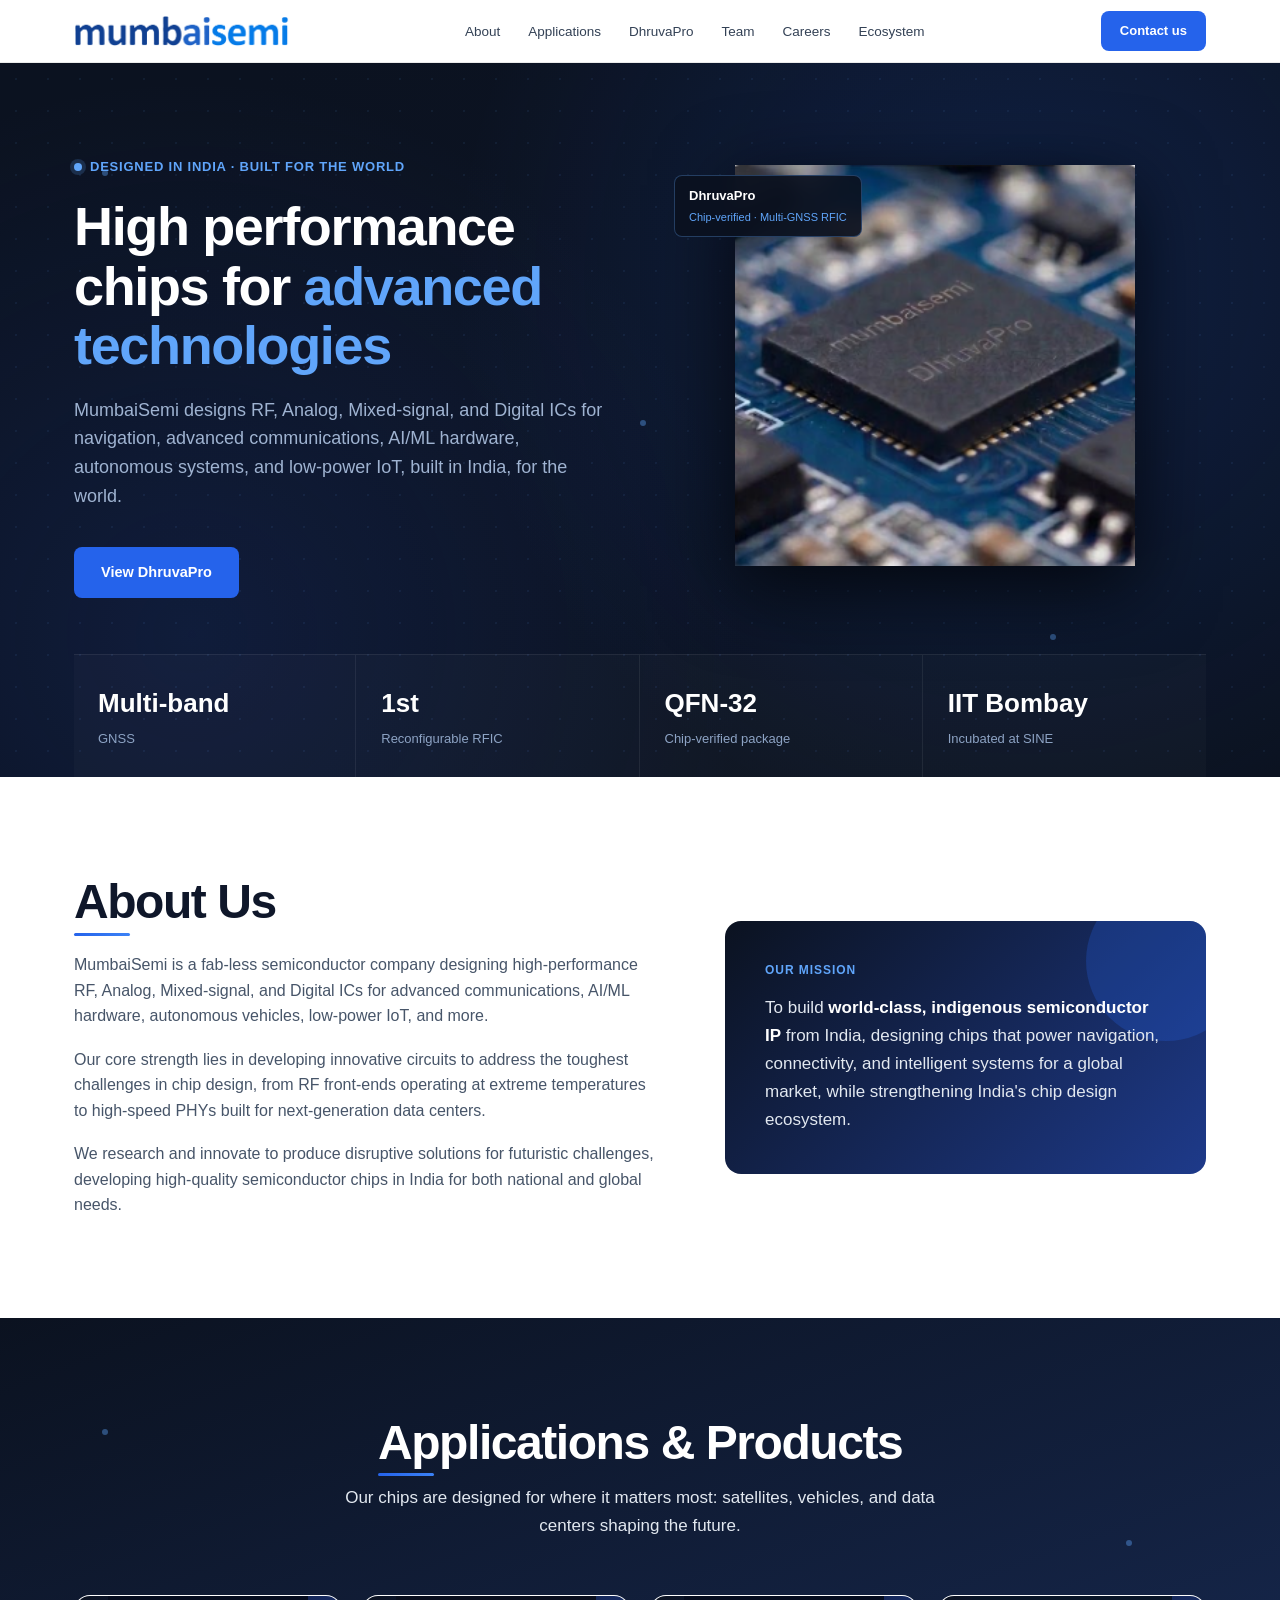
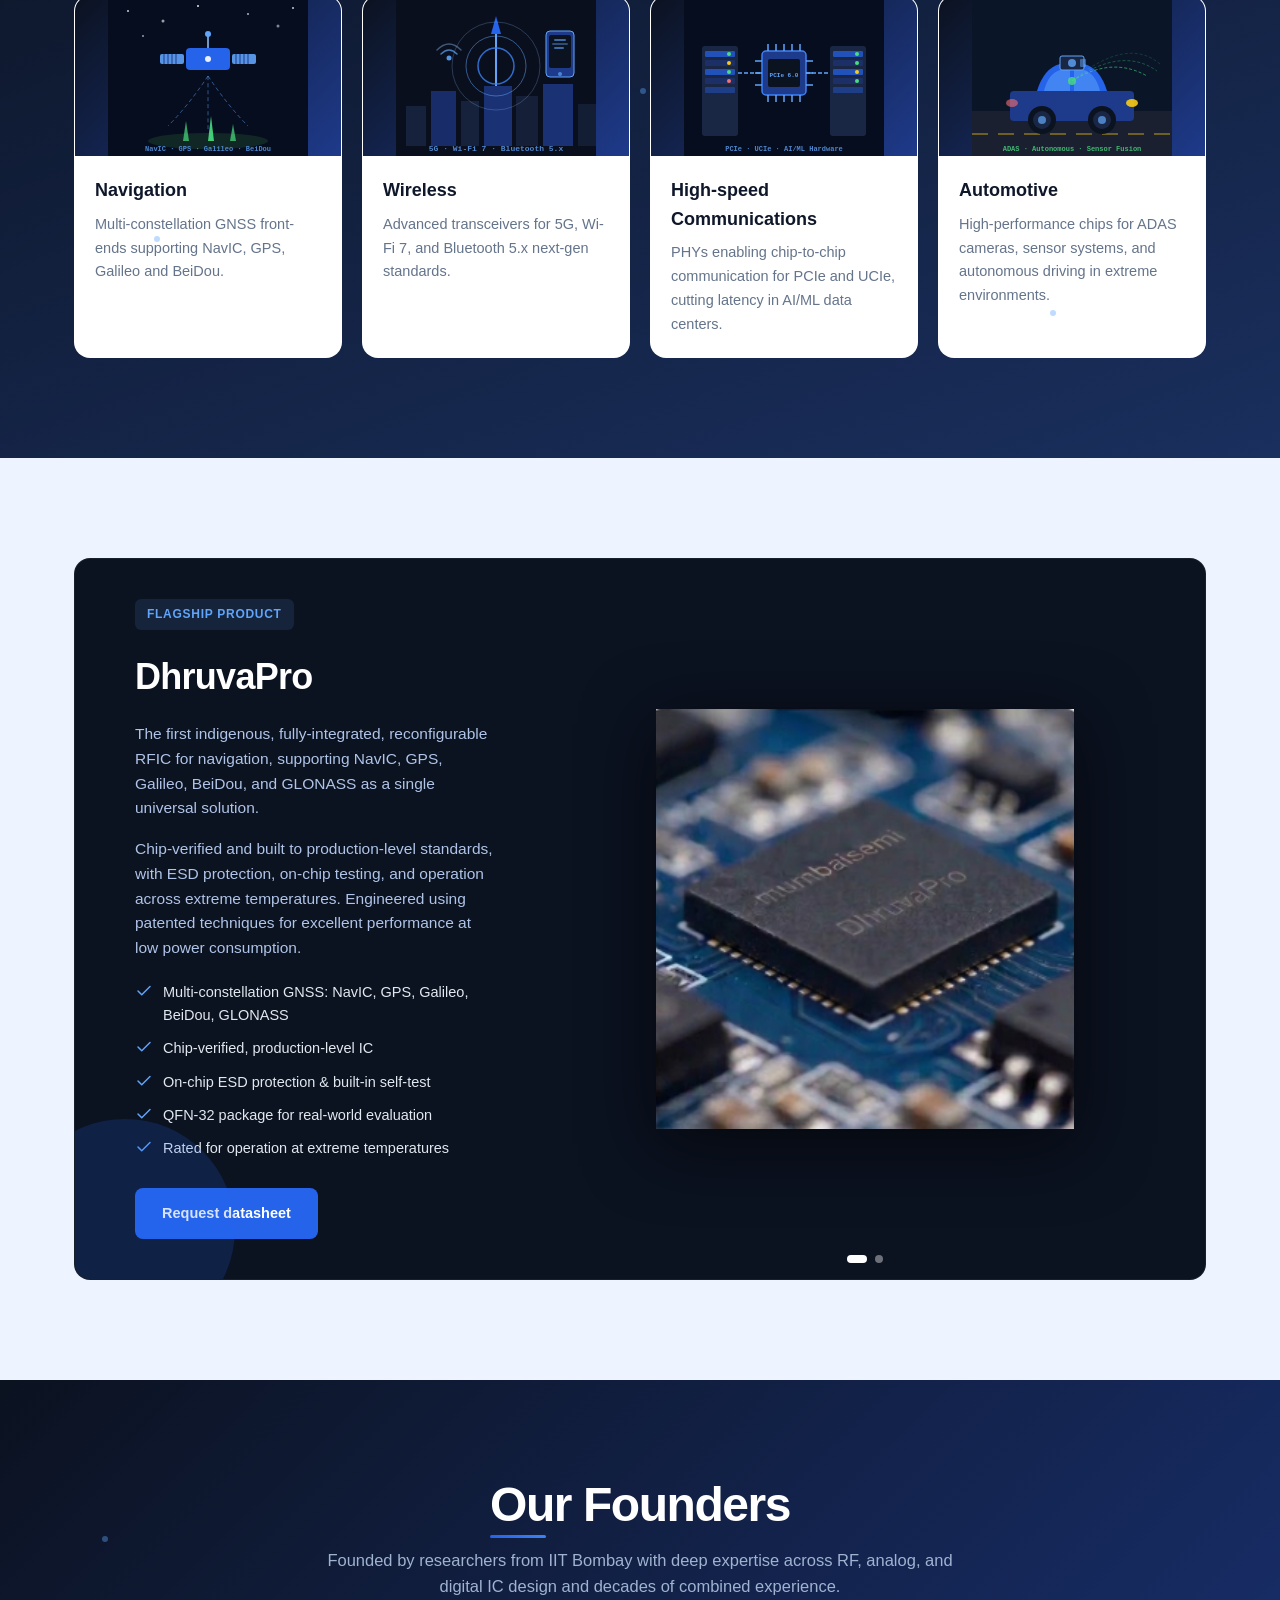
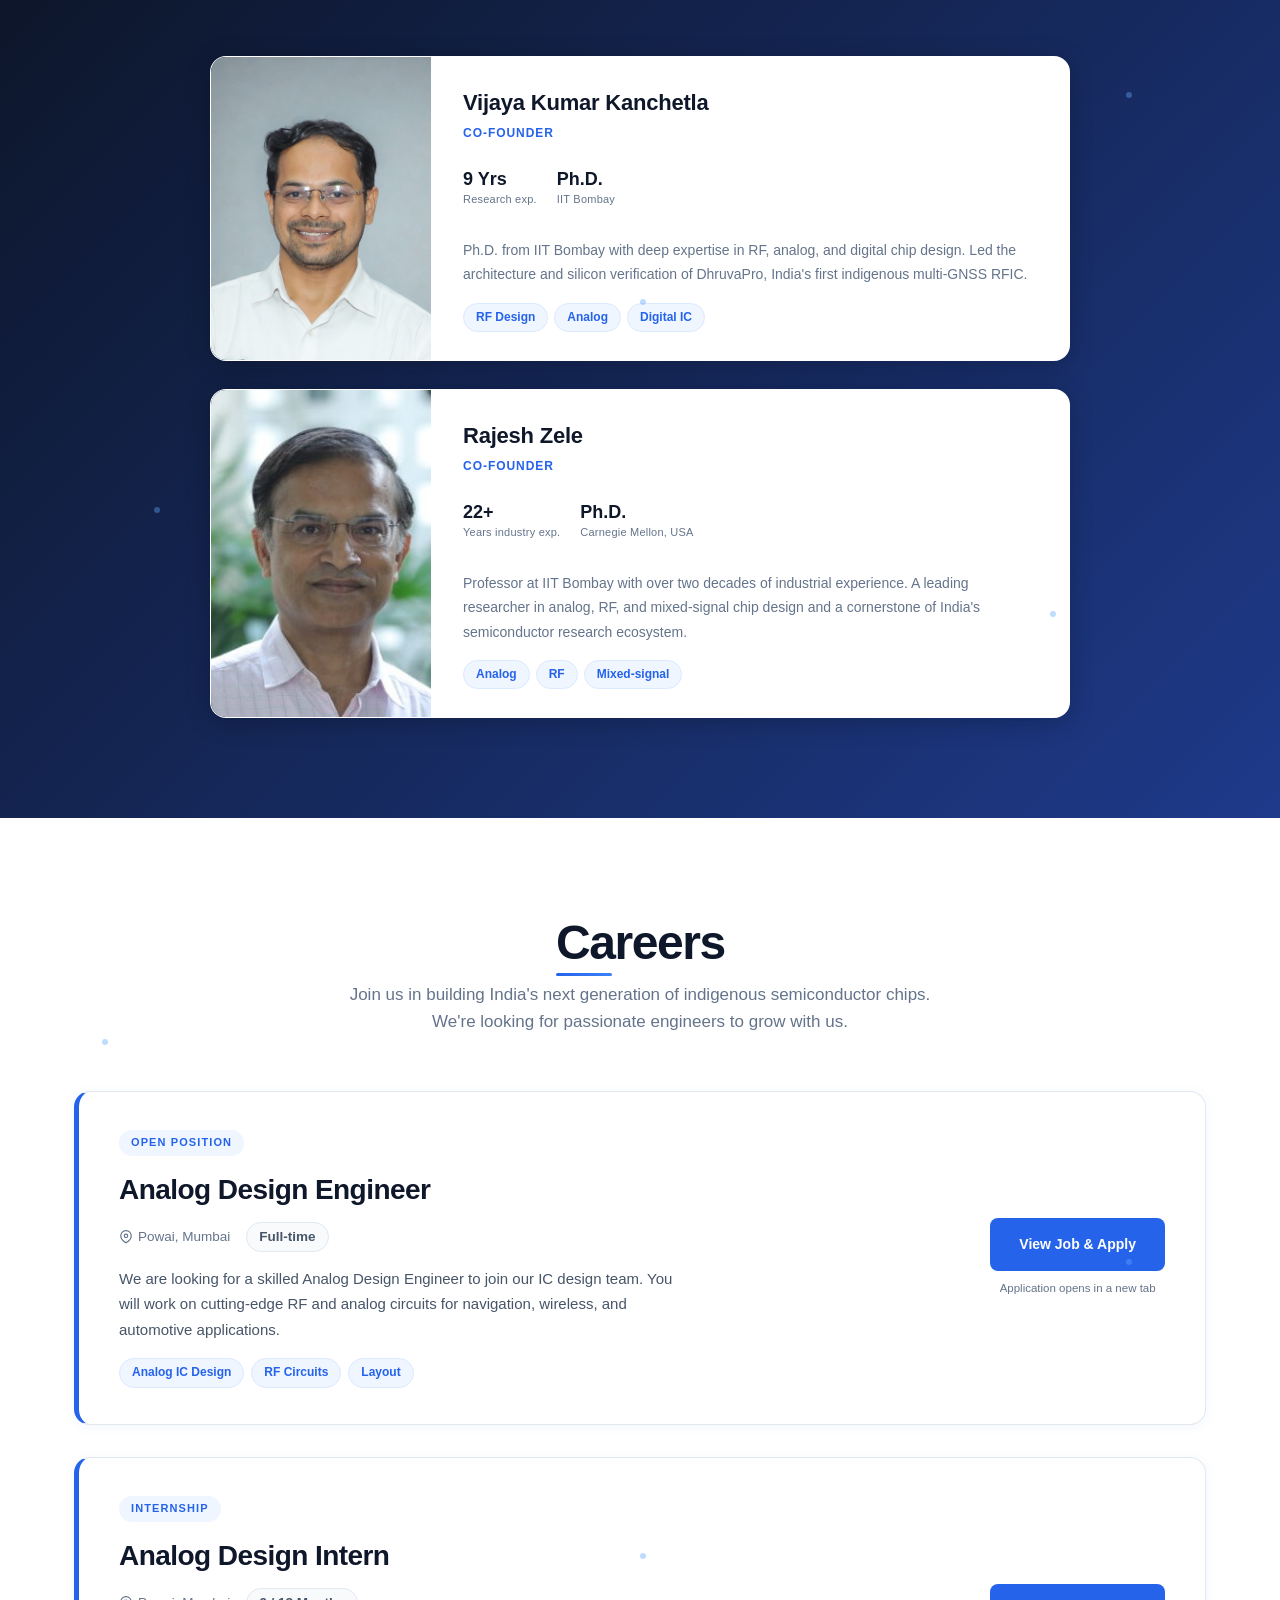
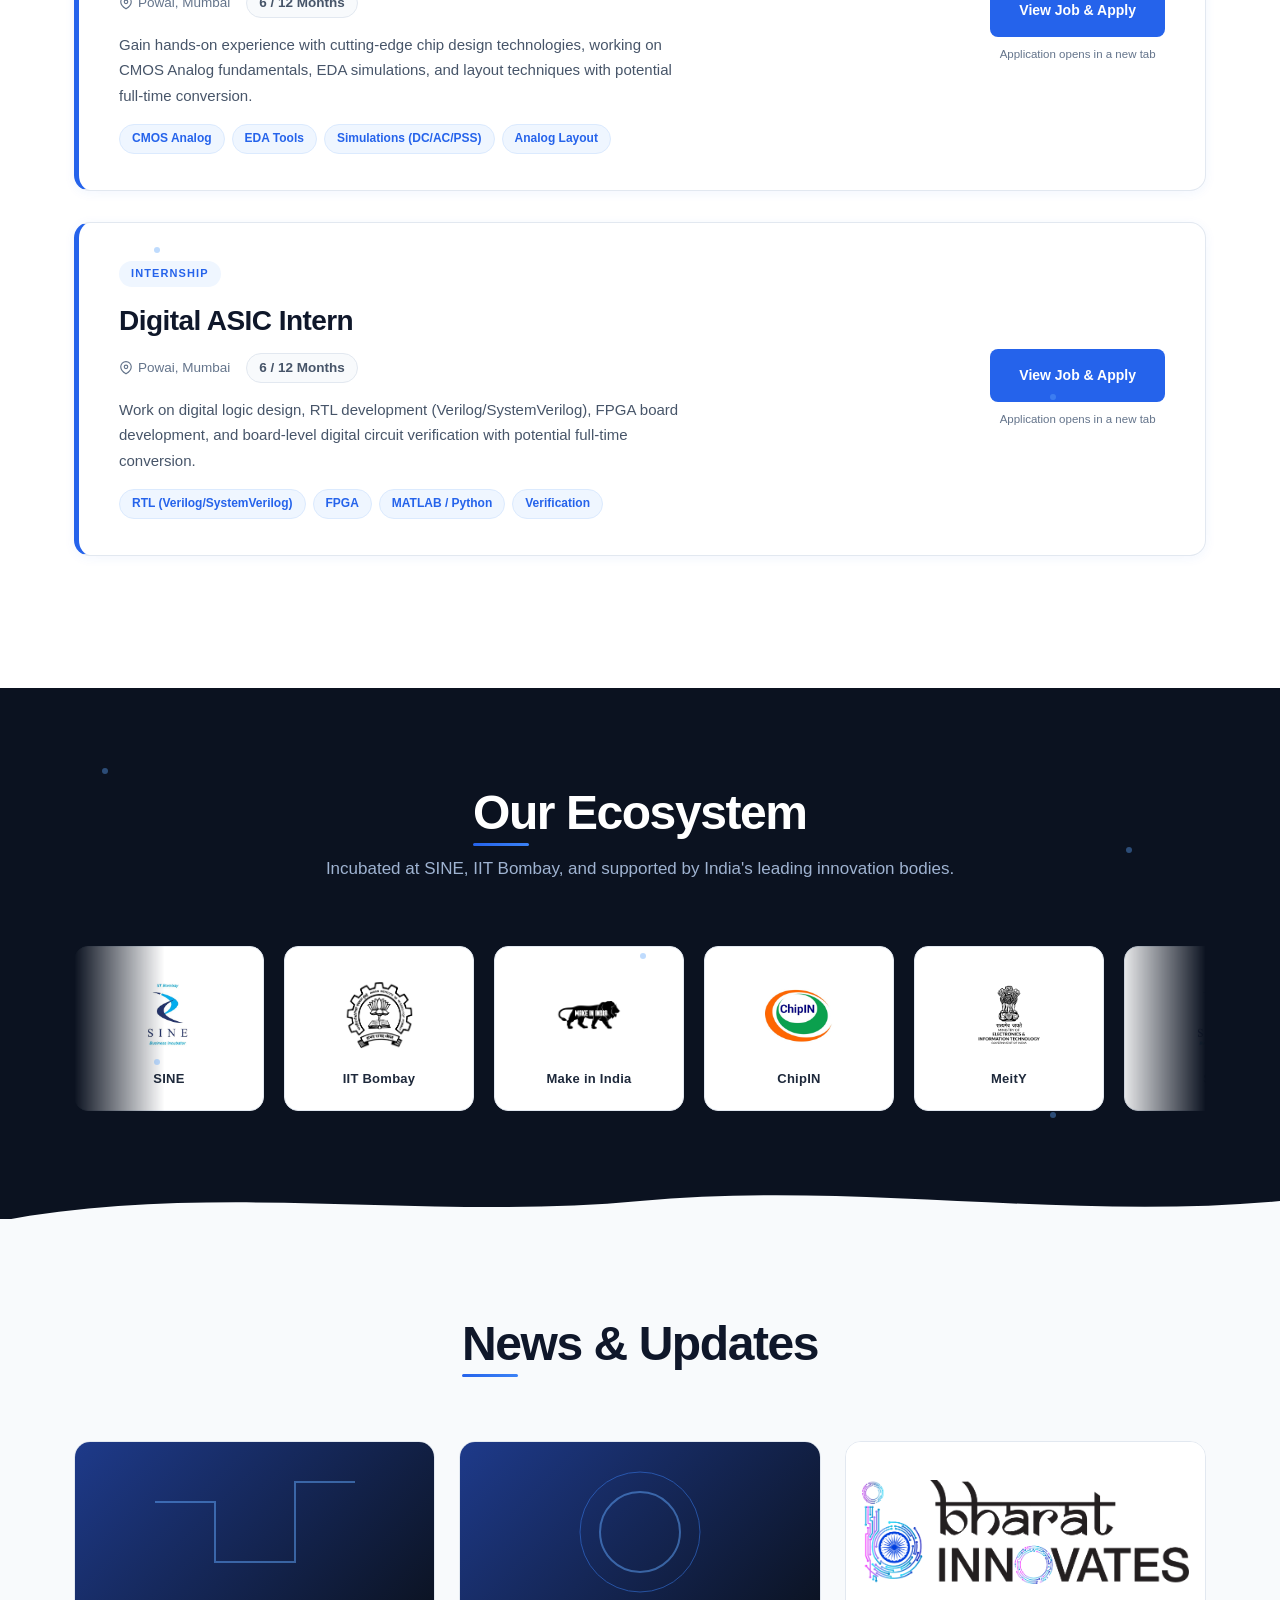
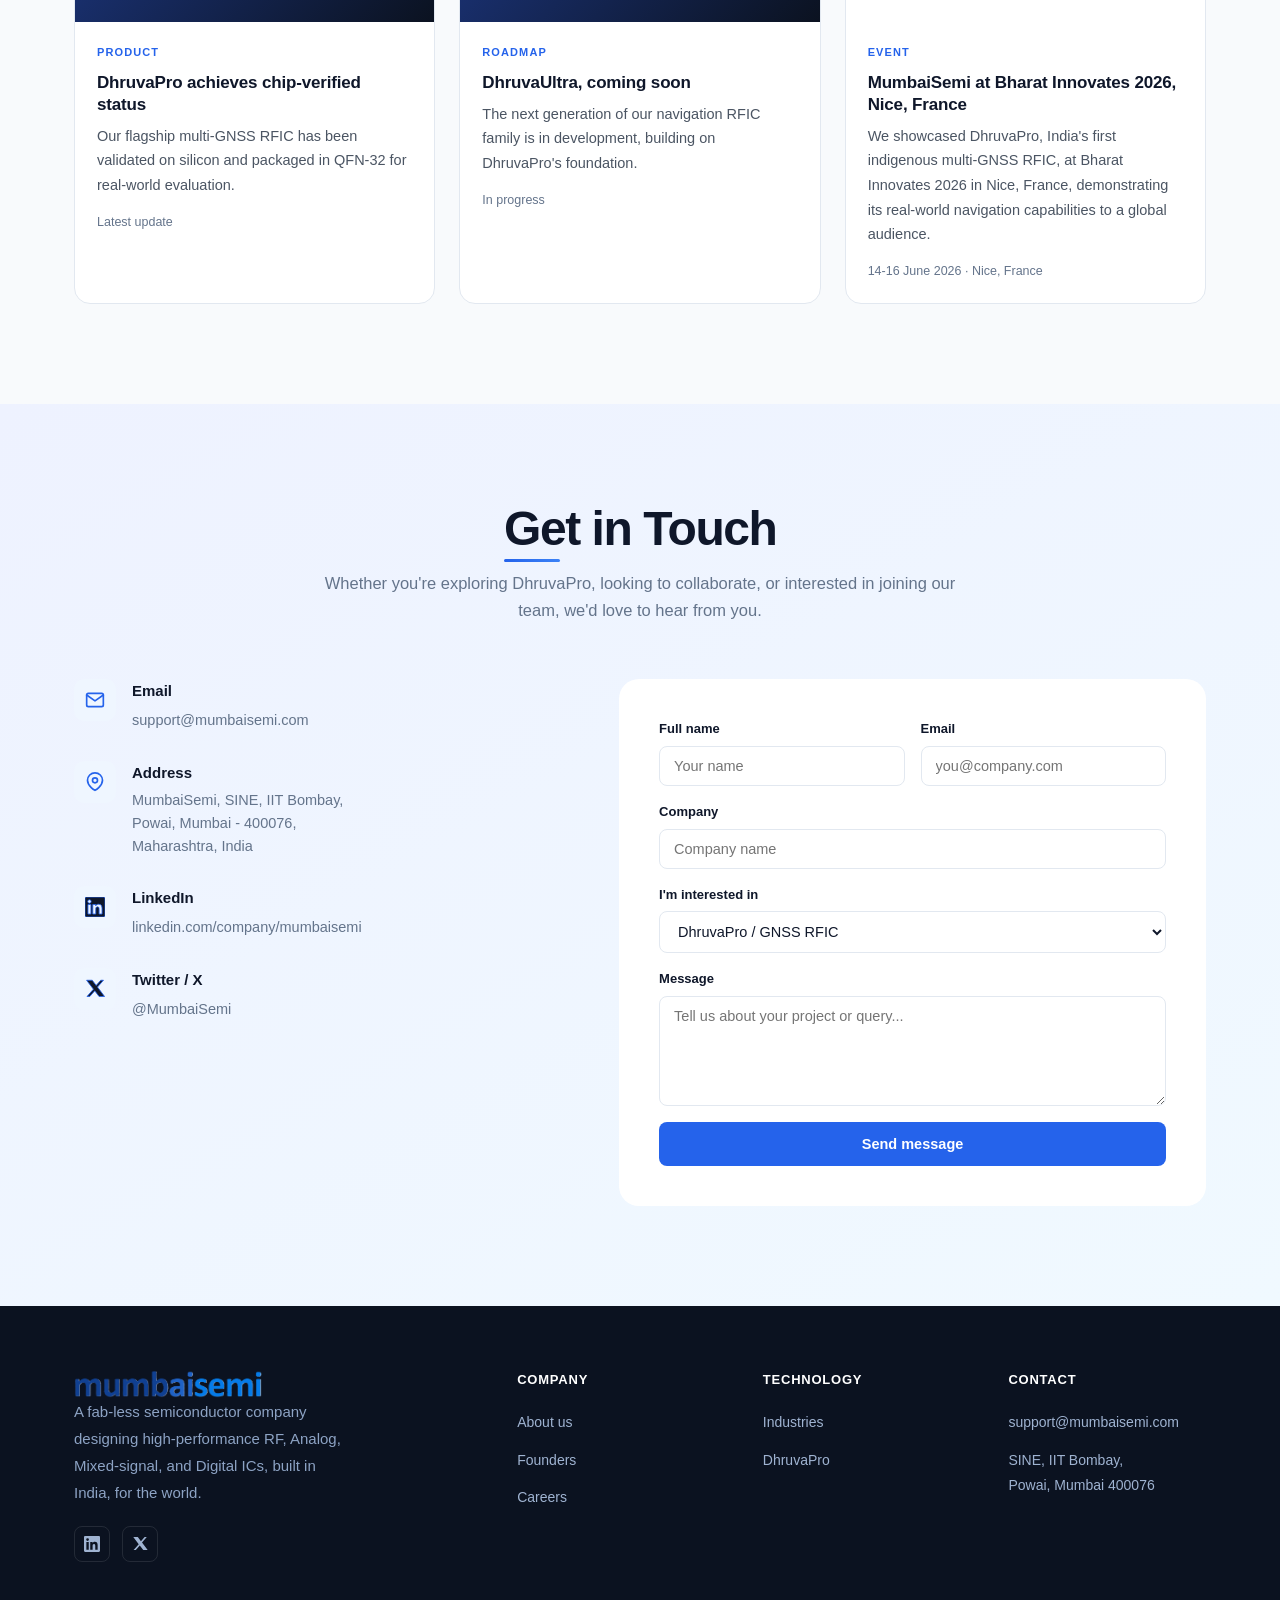
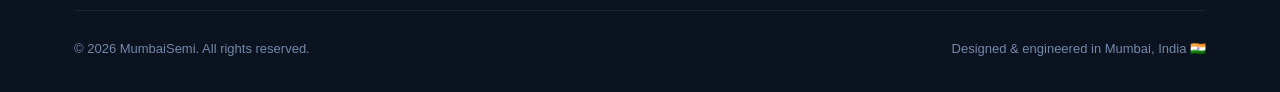
==== index.html @ a894fa03 "Update index.html" ====
<!DOCTYPE html>
<html lang="en">
<head>
<meta charset="UTF-8">
<meta name="viewport" content="width=device-width, initial-scale=1.0">
<title>MumbaiSemi — Indigenous Semiconductor Chips</title>
<meta name="description" content="MumbaiSemi is a fab-less semiconductor company designing high-performance RF, Analog, Mixed-signal, and Digital ICs for navigation, communications, AI/ML hardware, automotive, and IoT.">
<style>
  :root{
    --navy:#0B1220;
    --navy-2:#101A30;
    --deep-blue:#1E3A8A;
    --blue:#2563EB;
    --blue-light:#3B82F6;
    --cyan:#60A5FA;
    --ink:#0F172A;
    --slate:#475569;
    --slate-light:#64748B;
    --bg-light:#F8FAFC;
    --line:#E2E8F0;
    --white:#FFFFFF;
    --radius:10px;
    --radius-lg:16px;
    --maxw:1180px;
    --font: -apple-system, BlinkMacSystemFont, "Segoe UI", Inter, Roboto, "Helvetica Neue", Arial, sans-serif;
  }

  *{box-sizing:border-box;margin:0;padding:0;}
  html{scroll-behavior:smooth;}
  body{
    font-family:var(--font);
    color:var(--ink);
    background:var(--white);
    line-height:1.6;
    -webkit-font-smoothing:antialiased;
  }
  img{max-width:100%;display:block;}
  a{color:inherit;text-decoration:none;}
  ul{list-style:none;}
  section{position:relative;}

  .wrap{max-width:var(--maxw);margin:0 auto;padding:0 24px;}

  /* ===== Buttons ===== */
  .btn{
    display:inline-flex;align-items:center;justify-content:center;gap:8px;
    font-size:14.5px;font-weight:600;padding:13px 26px;border-radius:8px;
    transition:all .2s ease;cursor:pointer;border:1px solid transparent;
    white-space:nowrap;
  }
  .btn-primary{background:var(--blue);color:#fff;}
  .btn-primary:hover{background:var(--blue-light);transform:translateY(-1px);}
  .btn-outline-dark{border:1px solid rgba(255,255,255,0.25);color:#fff;}
  .btn-outline-dark:hover{border-color:var(--cyan);color:var(--cyan);background:rgba(96,165,250,0.08);}
  .btn-outline-light{border:1px solid var(--line);color:var(--ink);}
  .btn-outline-light:hover{border-color:var(--blue);color:var(--blue);}

  /* ===== Navbar ===== */
  header{
    position:sticky;top:0;z-index:100;
    background:rgba(255,255,255,0.96);
    backdrop-filter:blur(10px);
    border-bottom:1px solid rgba(0,0,0,0.08);
  }
  nav{
    display:flex;align-items:center;justify-content:space-between;
    height:62px;
  }
  .logo{display:flex;align-items:center;gap:10px;}
  .logo img{height:32px;width:auto;display:block;flex-shrink:0;}
  .nav-links{display:flex;align-items:center;gap:28px;}
  .nav-links a{
    color:#334155;font-size:13.5px;font-weight:500;
    transition:color .2s ease;
    margin-right:0;
  }
  .nav-links a:hover{color:#2563EB;}
  .nav-cta{display:flex;align-items:center;gap:12px;}
  .menu-toggle{display:none;background:none;border:none;cursor:pointer;color:#0F172A;font-size:24px;}

  @media (max-width:920px){
    .nav-links{
      position:absolute;top:72px;left:0;right:0;
      background:#fff;
      flex-direction:column;align-items:flex-start;
      padding:8px 24px 20px;gap:16px;
      border-bottom:1px solid rgba(255,255,255,0.06);
      display:none;
    }
    .nav-links.open{display:flex;}
    .menu-toggle{display:block;}
    .nav-cta .btn-outline-dark{display:none;}
  }

  /* ===== Hero ===== */
  .hero{
    background:var(--navy);
    color:#fff;
    padding:90px 0 0;
    overflow:hidden;
    position:relative;
  }
  .hero::before{
    content:"";position:absolute;inset:0;
    background:
      radial-gradient(circle at 80% 30%, rgba(37,99,235,0.18), transparent 50%),
      radial-gradient(circle at 15% 80%, rgba(30,58,138,0.25), transparent 45%),
      radial-gradient(circle at 50% 50%, rgba(15,23,42,0.3), transparent 70%);
    pointer-events:none;
  }
  .hero::after{
    content:"";position:absolute;inset:0;
    background-image: radial-gradient(circle, rgba(96,165,250,0.08) 1px, transparent 1px);
    background-size: 32px 32px;
    pointer-events:none;
  }
  .hero-traces{display:none;}
  .hero-body{
    position:relative;z-index:1;
    display:grid;
    grid-template-columns:1fr 1fr;
    gap:48px;
    align-items:center;
    padding-bottom:0;
  }
  .hero-inner{max-width:580px;}
  .eyebrow{
    display:inline-flex;align-items:center;gap:8px;
    font-size:13px;font-weight:600;letter-spacing:0.06em;
    color:var(--cyan);text-transform:uppercase;
    margin-bottom:20px;
  }
  .eyebrow::before{
    content:"";display:inline-block;width:8px;height:8px;border-radius:50%;
    background:var(--cyan);box-shadow:0 0 0 4px rgba(96,165,250,0.18);
  }
  .hero h1{
    font-size:54px;font-weight:800;line-height:1.1;letter-spacing:-0.025em;
    margin-bottom:20px;
  }
  .hero h1 span{color:var(--cyan);}
  .hero p.lead{
    font-size:18px;color:#9FB3D1;max-width:560px;margin-bottom:36px;
  }
  .hero-ctas{display:flex;gap:14px;flex-wrap:wrap;}

  /* Hero Chip Product Image Styling (No Border, No White Box) */
  .hero-product{
    position:relative;
    display:flex;
    align-items:center;
    justify-content:center;
    padding-bottom:20px;
  }
  .hero-product img{
    width: 100%;
    max-width: 400px; /* Forces wider display */
    height: auto;
    object-fit: contain;
    background: transparent;
    padding: 0;
    border-radius: 0;
    box-shadow: none;
    border: none;
    filter: drop-shadow(0 20px 40px rgba(0,0,0,0.75));
    transform: none; 
    transform-origin: center center;
    transition: transform 0.3s ease;
  }
  .hero-product img:hover{
    transform: scale(1.03); 
  }
  .hero-product-tag{
    position:absolute;
    top:10px;
    left:10px;
    background:rgba(11,18,32,0.92);
    backdrop-filter:blur(8px);
    border:1px solid rgba(96,165,250,0.3);
    border-radius:8px;
    padding:10px 14px;
    z-index:2;
  }
  .hero-product-tag .pt-name{
    font-size:13px;font-weight:700;color:#fff;margin-bottom:2px;
  }
  .hero-product-tag .pt-sub{
    font-size:11px;color:var(--cyan);
  }

  .hero-stats{
    position:relative;z-index:1;
    display:grid;grid-template-columns:repeat(4,1fr);
    gap:1px;margin-top:56px;
    border-top:1px solid rgba(255,255,255,0.07);
    background:rgba(255,255,255,0.02);
  }
  .hero-stat{padding:28px 24px;border-right:1px solid rgba(255,255,255,0.07);}
  .hero-stat:last-child{border-right:none;}
  .hero-stat .num{font-size:26px;font-weight:700;color:#fff;margin-bottom:4px;}
  .hero-stat .label{font-size:13px;color:#8DA3C4;}

  @media (max-width:900px){
    .hero{padding:64px 0 0;}
    .hero h1{font-size:34px;}
    .hero p.lead{font-size:16px;}
    .hero-body{grid-template-columns:1fr;gap:40px;}
    .hero-product{display:none;}
    .hero-stats{grid-template-columns:repeat(2,1fr);margin-top:48px;}
  }

  /* ===== Section headers ===== */
  .section{padding:100px 0;}
  .section-alt{background:linear-gradient(180deg, #F8FAFC 0%, #EEF2FA 100%);}
  .section-dark{background:var(--navy);color:#fff;}
  .section-head{max-width:640px;margin-bottom:56px;}
  .section-head.center{margin-left:auto;margin-right:auto;text-align:center;}
  .kicker{
    font-size:12px;font-weight:800;letter-spacing:0.14em;text-transform:uppercase;
    color:var(--blue);margin-bottom:10px;display:block;
  }
  .section-dark .kicker{color:var(--cyan);}
  .section-head h2{font-size:48px;font-weight:800;letter-spacing:-0.03em;margin-bottom:16px;line-height:1.05;}
  .section-head p{font-size:16.5px;color:var(--slate-light);}
  .section-dark .section-head p{color:#9FB3D1;}

  @media (max-width:640px){
    .section{padding:64px 0;}
    .section-head h2{font-size:28px;}
  }

  /* ===== About ===== */
  .about-grid{display:grid;grid-template-columns:1.1fr 0.9fr;gap:64px;align-items:center;}
  .about-grid p{color:var(--slate);font-size:16px;margin-bottom:18px;}
  .about-grid p:last-child{margin-bottom:0;}
  .mission-card{
    background:linear-gradient(135deg, #0B1220, #1E3A8A);color:#fff;border-radius:var(--radius-lg);
    padding:40px;position:relative;overflow:hidden;
  }
  .mission-card::before{
    content:"";position:absolute;top:-40px;right:-40px;width:160px;height:160px;
    border-radius:50%;background:rgba(37,99,235,0.25);
  }
  .mission-card .tag{
    font-size:12px;font-weight:700;letter-spacing:0.08em;text-transform:uppercase;
    color:var(--cyan);margin-bottom:14px;display:block;position:relative;z-index:1;
  }
  .mission-card p{font-size:17px;line-height:1.65;position:relative;z-index:1;color:#E2E8F0;}
  .mission-card p strong{color:#fff;}

  @media (max-width:900px){
    .about-grid{grid-template-columns:1fr;gap:40px;}
  }

  /* ===== Capability / Service cards ===== */
  .card-grid{display:grid;grid-template-columns:repeat(4,1fr);gap:20px;}
  .card-grid.cols-3{grid-template-columns:repeat(3,1fr);}
  .cap-card{
    background:#fff;border:1px solid var(--line);border-radius:var(--radius-lg);
    padding:28px 24px;transition:all .2s ease;
  }
  .cap-card:hover{border-color:var(--blue);box-shadow:0 8px 24px rgba(37,99,235,0.08);transform:translateY(-3px);}
  .cap-icon{
    width:46px;height:46px;border-radius:10px;
    background:linear-gradient(135deg, var(--deep-blue), var(--blue-light));
    display:flex;align-items:center;justify-content:center;margin-bottom:18px;
  }
  .cap-icon svg{width:22px;height:22px;stroke:#fff;}
  .cap-card h3{font-size:17px;font-weight:700;margin-bottom:8px;}
  .cap-card p{font-size:14.5px;color:var(--slate-light);}

  @media (max-width:980px){
    .card-grid{grid-template-columns:repeat(2,1fr);}
  }
  @media (max-width:620px){
    .card-grid,.card-grid.cols-3{grid-template-columns:1fr;}
  }

  /* ===== Industries ===== */
  .industry-grid{display:grid;grid-template-columns:repeat(4,1fr);gap:20px;}
  .industry-card{
    border-radius:var(--radius-lg);overflow:hidden;
    background:#fff;color:var(--ink);
    border:1px solid rgba(255,255,255,0.15);
    transition:all 0.25s ease;
    display:flex;flex-direction:column;
  }
  .industry-card:hover{
    transform:translateY(-6px);
    box-shadow:0 16px 40px rgba(37,99,235,0.12);
    border-color:var(--blue);
  }
  .ind-illustration{
    height:160px;
    background:linear-gradient(135deg, #0B1220, #1E3A8A);
    position:relative;overflow:hidden;
    display:flex;align-items:center;justify-content:center;
  }
  .ind-illustration svg{
    width:100%;height:100%;
  }
  .float-anim{animation:floatUp 3s ease-in-out infinite;}
  .float-anim-2{animation:floatUp 3.5s ease-in-out infinite 0.5s;}
  .float-anim-3{animation:floatUp 2.8s ease-in-out infinite 1s;}
  .pulse-anim{animation:pulseDot 2s ease-in-out infinite;}
  .rotate-anim{animation:rotateSlow 8s linear infinite;}
  .blink-anim{animation:blinkDot 1.5s ease-in-out infinite;}
  @keyframes floatUp{0%,100%{transform:translateY(0);}50%{transform:translateY(-6px);}}
  @keyframes pulseDot{0%,100%{opacity:1;r:3}50%{opacity:0.4;r:5}}
  @keyframes rotateSlow{from{transform:rotate(0deg);}to{transform:rotate(360deg);}}
  @keyframes blinkDot{0%,100%{opacity:1;}50%{opacity:0.2;}}
  .ind-card-body{padding:20px;}
  .ind-card-body h3{font-size:18px;font-weight:800;margin-bottom:8px;color:var(--ink);}
  .ind-card-body p{font-size:14.5px;color:var(--slate-light);line-height:1.65;}

  @media (max-width:980px){.industry-grid{grid-template-columns:repeat(2,1fr);}}
  @media (max-width:620px){.industry-grid{grid-template-columns:1fr;}}

  /* ===== Product spotlight ===== */
  .spotlight{
    background: var(--navy);
    color: #fff;
    border-radius: var(--radius-lg);
    display: grid;
    grid-template-columns: 450px 1fr; /* Locks text at 450px, right column gets rest */
    align-items: center;
    justify-items: center;
    position: relative;
    overflow: hidden;
    border: 1px solid rgba(255, 255, 255, 0.06);
    min-height: 620px; /* <--- CHANGED FROM 560px */
  }
  .spotlight-content{
    padding:40px 32px 40px 60px;
    position:relative;
    z-index:1;
  }
  .spotlight-content::after{
    content:"";position:absolute;bottom:-60px;left:-60px;width:220px;height:220px;
    border-radius:50%;background:rgba(37,99,235,0.18);pointer-events:none;
  }
  .spotlight-badge{
    display:inline-block;background:rgba(96,165,250,0.12);color:var(--cyan);
    font-size:12px;font-weight:700;letter-spacing:0.06em;text-transform:uppercase;
    padding:6px 12px;border-radius:6px;margin-bottom:18px;
  }
  .spotlight-content h3{font-size:36px;font-weight:800;letter-spacing:-0.02em;margin-bottom:16px;}
  .spotlight-content > p{color:#AFC4E8;font-size:15.5px;margin-bottom:16px;}
  .spotlight-content ul{display:flex;flex-direction:column;gap:10px;margin-top:20px;}
  .spotlight-content ul li{font-size:14.5px;color:#E2E8F0;display:flex;align-items:flex-start;gap:10px;}
  .spotlight-content ul li svg{width:18px;height:18px;flex-shrink:0;stroke:var(--cyan);margin-top:1px;}

  /* product image side - expanded */
  .spotlight-image{
    position: relative;
    overflow: hidden;
    width: 100%;
    height: 100%;
    min-height: 620px;
    display: flex;
    align-items: center;
    justify-content: center;
    padding: 0; /* <--- CHANGED FROM 20px */
  }

  @media (max-width:900px){
    .spotlight{grid-template-columns:1fr;}
    .spotlight-content{padding:36px 28px;}
    .spotlight-image{min-height:300px;order:-1;}
  }

  /* ===== Team ===== */
  .team-grid{display:flex;flex-direction:column;gap:28px;max-width:860px;margin:0 auto;}
  .team-card{
    background:#fff;
    border:1px solid rgba(255,255,255,0.18);
    border-radius:var(--radius-lg);
    overflow:hidden;
    display:grid;
    grid-template-columns:220px 1fr;
    transition:all .25s ease;
    box-shadow:0 4px 24px rgba(0,0,0,0.22);
  }
  .team-card:hover{
    border-color:var(--blue-light);
    box-shadow:0 16px 40px rgba(37,99,235,0.22);
    transform:translateY(-4px);
  }
  .team-photo{
    position:relative;
    overflow:hidden;
    background:#1a2f50;
    flex-shrink:0;
    min-height:280px;
  }
  .team-photo img{
    position:absolute;
    top:0;left:0;
    width:100%;
    height:100%;
    object-fit:cover;
    object-position:center 10%;
    transition:transform 0.5s ease;
    display:block;
  }
  .team-card:hover .team-photo img{transform:scale(1.04);}
  .team-info{
    padding:28px 32px;
    display:flex;
    flex-direction:column;
    justify-content:center;
    background:#fff;
  }
  .team-info h4{
    font-size:22px;font-weight:800;
    margin-bottom:4px;
    letter-spacing:-0.01em;
    color:var(--ink);
  }
  .team-info .role{
    font-size:12px;font-weight:700;color:var(--blue);
    text-transform:uppercase;letter-spacing:0.08em;margin-bottom:14px;
  }
  .team-info .bio{
    font-size:14px;color:var(--slate-light);
    line-height:1.75;margin-bottom:16px;
  }
  .team-tags{display:flex;flex-wrap:wrap;gap:6px;}
  .team-tag{
    font-size:12px;font-weight:600;
    background:#EFF6FF;color:var(--blue);
    border:1px solid #DBEAFE;
    padding:4px 12px;border-radius:100px;
  }
  .team-exp{
    display:flex;gap:20px;margin-bottom:16px;
    padding:12px 0;
    border-top:1px solid rgba(255,255,255,0.15);
    border-bottom:1px solid rgba(255,255,255,0.15);
  }
  .team-exp-item{display:flex;flex-direction:column;}
  .team-exp-item .exp-val{
    font-size:18px;font-weight:800;color:var(--ink);line-height:1;
  }
  .team-exp-item .exp-label{
    font-size:11px;color:var(--slate-light);margin-top:3px;letter-spacing:0.02em;
  }
  @media (max-width:700px){
    .team-card{grid-template-columns:1fr;}
    .team-photo{min-height:240px;}
  }

  /* ===== Careers ===== */
  .job-listing{margin-bottom:32px;}
  .job-card{
    background:#fff;
    border:1px solid var(--line);
    border-radius:var(--radius-lg);
    padding:36px 40px;
    display:flex;
    align-items:center;
    justify-content:space-between;
    gap:32px;
    flex-wrap:wrap;
    transition:all .2s ease;
    border-left:5px solid var(--blue);
    box-shadow:0 2px 12px rgba(37,99,235,0.06);
  }
  .job-card:hover{
    box-shadow:0 8px 28px rgba(37,99,235,0.12);
    transform:translateY(-2px);
    border-color:var(--blue);
  }
  .job-left{flex:1;min-width:260px;}
  .job-tag{
    display:inline-block;
    background:#EFF6FF;
    color:var(--blue);
    font-size:11px;font-weight:800;
    letter-spacing:0.1em;text-transform:uppercase;
    padding:4px 12px;border-radius:100px;
    margin-bottom:12px;
  }
  h3.job-title{font-size:28px;font-weight:800;color:var(--ink);margin-bottom:10px;letter-spacing:-0.02em;}
  .job-meta{display:flex;gap:16px;margin-bottom:14px;align-items:center;flex-wrap:wrap;}
  .job-loc,.job-type{
    font-size:13.5px;color:var(--slate-light);
    display:inline-flex;align-items:center;gap:5px;
  }
  .job-type{
    background:var(--bg-light);
    padding:3px 12px;border-radius:100px;
    font-weight:600;
    border:1px solid var(--line);
    color:var(--slate);
  }
  .job-desc{font-size:15px;color:var(--slate);line-height:1.7;margin-bottom:16px;max-width:560px;}
  .job-skills{display:flex;flex-wrap:wrap;gap:7px;}
  .job-skills span{
    font-size:12px;font-weight:600;
    background:#EFF6FF;
    color:var(--blue);
    padding:4px 12px;border-radius:100px;
    border:1px solid #DBEAFE;
  }
  .job-right{display:flex;flex-direction:column;align-items:center;gap:8px;flex-shrink:0;}
  .job-apply-btn{padding:14px 28px;font-size:14px;white-space:nowrap;}
  .job-note{font-size:11.5px;color:var(--slate-light);}

  /* ===== Ecosystem tiles ===== */
  .eco-marquee-wrap{
    overflow:hidden;
    position:relative;
    padding:8px 0;
    -webkit-mask-image:linear-gradient(to right, transparent 0%, black 8%, black 92%, transparent 100%);
    mask-image:linear-gradient(to right, transparent 0%, black 8%, black 92%, transparent 100%);
  }
  .eco-marquee-track{
    display:flex;
    gap:0;
    width:max-content;
    animation:marquee-scroll 28s linear infinite;
  }
  .eco-marquee-track:hover{animation-play-state:paused;}
  @keyframes marquee-scroll{
    from{transform:translateX(0);}
    to{transform:translateX(-50%);}
  }
  .eco-marquee-set{
    display:flex;
    gap:20px;
    padding-right:20px;
    flex-shrink:0;
  }
  .eco-marquee-set .eco-tile{
    flex-shrink:0;
    width:190px;
    min-height:160px;
    display:flex;
    flex-direction:column;
    align-items:center;
    justify-content:center;
    gap:14px;
    padding:28px 20px 20px;
    background:#ffffff;
    border:1.5px solid #E2E8F0;
    border-radius:14px;
    text-align:center;
    cursor:default;
    transition:transform 0.25s ease, box-shadow 0.25s ease, border-color 0.25s ease;
  }
  .eco-marquee-set .eco-tile:hover{
    transform:translateY(-5px);
    border-color:#2563EB;
    box-shadow:0 12px 32px rgba(37,99,235,0.15);
  }
  .eco-marquee-set .eco-tile .eco-img-wrap{
    height:80px;
    display:flex;
    align-items:center;
    justify-content:center;
    width:100%;
  }
  .eco-marquee-set .eco-tile img{
    max-height:68px;
    max-width:130px;
    width:auto;
    height:auto;
    object-fit:contain;
    display:block;
    margin:0 auto;
  }
  .eco-marquee-set .eco-tile span{
    font-size:13px;font-weight:700;color:#1E293B;
    letter-spacing:0.02em;display:block;
  }
  .eco-wave{
    position:absolute;
    bottom:-2px;left:0;right:0;
    overflow:hidden;line-height:0;
  }
  .eco-wave svg{display:block;width:100%;height:40px;}

  /* ===== Insights ===== */
  .insight-grid{display:grid;grid-template-columns:repeat(3,1fr);gap:24px;}
  .insight-card{
    border:1px solid var(--line);border-radius:var(--radius-lg);overflow:hidden;
    transition:all .2s ease;
    background:#fff;
  }
  .insight-card:hover{border-color:var(--blue);box-shadow:0 8px 24px rgba(37,99,235,0.08);}
  .insight-thumb{
    height:180px;background:linear-gradient(135deg, var(--deep-blue), var(--navy));
    position:relative;overflow:hidden;
    display:flex;align-items:center;justify-content:center;
  }
  .insight-thumb svg{position:absolute;opacity:0.5;}
  .insight-body{padding:22px;}
  .insight-tag{font-size:11px;font-weight:800;color:var(--blue);letter-spacing:0.1em;text-transform:uppercase;margin-bottom:10px;display:block;}
  .insight-body h4{font-size:17px;font-weight:800;margin-bottom:8px;line-height:1.3;letter-spacing:-0.01em;}
  .insight-body p{font-size:14.5px;color:#4B5563;line-height:1.7;}
  .insight-date{font-size:12.5px;color:var(--slate-light);margin-top:14px;display:block;}

  @media (max-width:900px){.insight-grid{grid-template-columns:1fr;}}

  /* ===== Contact ===== */
  .contact-grid{display:grid;grid-template-columns:1fr 1.2fr;gap:56px;}
  .contact-info{display:flex;flex-direction:column;gap:28px;}
  .contact-item{display:flex;gap:16px;align-items:flex-start;}
  .contact-item .ic{
    width:42px;height:42px;border-radius:10px;background:#EFF6FF;
    display:flex;align-items:center;justify-content:center;flex-shrink:0;
  }
  .contact-item .ic svg{width:20px;height:20px;stroke:var(--blue);}
  .contact-item h4{font-size:15px;font-weight:700;margin-bottom:4px;}
  .contact-item p,.contact-item a{font-size:14.5px;color:var(--slate-light);}
  .contact-item a:hover{color:var(--blue);}

  .contact-form{
    background:#fff;border:none;border-radius:20px;
    padding:40px;
  }
  .form-row{display:grid;grid-template-columns:1fr 1fr;gap:16px;margin-bottom:16px;}
  .form-group{display:flex;flex-direction:column;gap:6px;}
  .form-group.full{grid-column:1/-1;}
  .form-group label{font-size:13px;font-weight:600;color:var(--ink);}
  .form-group input,.form-group textarea,.form-group select{
    border:1px solid var(--line);border-radius:8px;padding:11px 14px;
    font-size:14.5px;font-family:inherit;color:var(--ink);background:#fff;
    transition:border-color .2s ease;
  }
  .form-group input:focus,.form-group textarea:focus,.form-group select:focus{
    outline:none;border-color:var(--blue);box-shadow:0 0 0 3px rgba(37,99,235,0.12), 0 0 12px rgba(37,99,235,0.08);
    transform:translateY(-1px);
  }
  .form-group textarea{resize:vertical;min-height:110px;}

  @media (max-width:900px){
    .contact-grid{grid-template-columns:1fr;gap:40px;}
    .form-row{grid-template-columns:1fr;}
  }

  /* ===== Footer ===== */
  footer{background:var(--navy);color:#9FB3D1;padding:64px 0 32px;}
  .footer-grid{
    display:grid;grid-template-columns:2fr 1fr 1fr 1fr;gap:48px;
    padding-bottom:48px;border-bottom:1px solid rgba(255,255,255,0.08);
  }
  .footer-brand .logo img{height:28px;width:auto;display:block;flex-shrink:0;}
  .footer-brand p{font-size:15px;color:#8DA3C4;max-width:280px;line-height:1.8;}
  .footer-social{display:flex;gap:12px;margin-top:20px;}
  .footer-social a{
    width:36px;height:36px;border-radius:8px;border:1px solid rgba(255,255,255,0.1);
    display:flex;align-items:center;justify-content:center;transition:all .2s ease;
  }
  .footer-social a:hover{border-color:var(--cyan);color:var(--cyan);}
  .footer-social svg{width:16px;height:16px;}
  .footer-col h5{font-size:13px;font-weight:700;letter-spacing:0.06em;text-transform:uppercase;color:#fff;margin-bottom:18px;}
  .footer-col ul{display:flex;flex-direction:column;gap:12px;}
  .footer-col a{font-size:14px;color:#9FB3D1;transition:color .2s ease;}
  .footer-col a:hover{color:#fff;}
  .footer-bottom{
    display:flex;justify-content:space-between;align-items:center;
    padding-top:28px;font-size:13px;color:#7488A8;flex-wrap:wrap;gap:12px;
  }

  @media (max-width:900px){
    .footer-grid{grid-template-columns:1fr 1fr;gap:36px;}
    .footer-brand{grid-column:1/-1;}
  }
  @media (max-width:560px){
    .footer-grid{grid-template-columns:1fr;}
  }

  /* ===== DhruvaPro Slideshow ===== */
  .dhruva-slideshow{position:relative;width:100%;height:100%;display:flex;flex-direction:column;align-items:center;justify-content:center;}
  .dhruva-slide{
    width:100%;
    display:none;
    align-items:center;
    justify-content:center;
    transition:opacity 0.7s ease;
  }
  .dhruva-slide.active{display:flex;}
  
  /* Slide 1: Chip Image */
  .dhruva-slide.slide-chip img{
    max-width:420px;
    max-height:420px;
    width:100%;
    height:auto;
    object-fit:contain;
    background:transparent;
    padding:0;
    border-radius:0;
    box-shadow:none;
    border:none;
    filter:drop-shadow(0 15px 35px rgba(0,0,0,0.6));
  }

  /* Slide 2: PCB Board Image (Significantly Enlarged) */
  .dhruva-slide.slide-pcb img{
    width: 100%;
    max-width: 680px;
    height: auto;
    max-height: 580px;
    object-fit: contain;
    margin: auto;
    padding: 20px; /* <--- Add inner padding directly around the PCB */
    filter: drop-shadow(0 12px 30px rgba(0, 0, 0, 0.6));
    transform: scale(1.15); /* <--- Slightly reduce scale if zoom is cutting off edges */
    transform-origin: center center;
  }

  .dhruva-slide-dots{
    position:absolute;bottom:16px;left:50%;transform:translateX(-50%);
    display:flex;gap:8px;z-index:10;
  }
  .dhruva-dot{
    width:8px;height:8px;border-radius:50%;
    background:rgba(255,255,255,0.4);border:none;cursor:pointer;
    transition:all .2s ease;padding:0;
  }
  .dhruva-dot.active{background:#fff;width:20px;border-radius:4px;}

  /* ===== Scroll reveal ===== */
  .reveal{opacity:0;transform:translateY(40px);transition:opacity 0.7s cubic-bezier(.16,1,.3,1),transform 0.7s cubic-bezier(.16,1,.3,1);will-change:transform,opacity;}
  .reveal.visible{opacity:1;transform:none;}
  .reveal-delay-1{transition-delay:0.12s;}
  .reveal-delay-2{transition-delay:0.22s;}
  .reveal-stagger>*{opacity:0;transform:translateY(32px);transition:opacity 0.6s cubic-bezier(.16,1,.3,1),transform 0.6s cubic-bezier(.16,1,.3,1);}
  .reveal-stagger.visible>*:nth-child(1){opacity:1;transform:none;transition-delay:0.05s;}
  .reveal-stagger.visible>*:nth-child(2){opacity:1;transform:none;transition-delay:0.15s;}
  .reveal-stagger.visible>*:nth-child(3){opacity:1;transform:none;transition-delay:0.25s;}
  .reveal-stagger.visible>*:nth-child(4){opacity:1;transform:none;transition-delay:0.35s;}
  .reveal-stagger.visible>*:nth-child(5){opacity:1;transform:none;transition-delay:0.45s;}
  .reveal-stagger.visible>*:nth-child(6){opacity:1;transform:none;transition-delay:0.55s;}
  .reveal-scale{opacity:0;transform:scale(0.93) translateY(20px);transition:opacity 0.65s cubic-bezier(.16,1,.3,1),transform 0.65s cubic-bezier(.16,1,.3,1);}
  .reveal-scale.visible{opacity:1;transform:none;}
  .reveal-left{opacity:0;transform:translateX(-44px);transition:opacity 0.75s cubic-bezier(.16,1,.3,1),transform 0.75s cubic-bezier(.16,1,.3,1);}
  .reveal-left.visible{opacity:1;transform:none;}
  .reveal-right{opacity:0;transform:translateX(44px);transition:opacity 0.75s cubic-bezier(.16,1,.3,1),transform 0.75s cubic-bezier(.16,1,.3,1);}
  .reveal-right.visible{opacity:1;transform:none;}

  /* ===== Tech Effects ===== */
  .hero-stat .num{
    background:linear-gradient(120deg,#fff 40%,rgba(96,165,250,0.9) 50%,#fff 60%);
    background-size:200% auto;
    -webkit-background-clip:text;
    -webkit-text-fill-color:transparent;
    background-clip:text;
    animation:shine-text 4s linear infinite;
  }
  @keyframes shine-text{
    0%{background-position:200% center;}
    100%{background-position:-200% center;}
  }

  .circuit-node{
    position:absolute;
    width:6px;height:6px;border-radius:50%;
    background:rgba(96,165,250,0.4);
    box-shadow:0 0 0 0 rgba(96,165,250,0.3);
    animation:node-pulse 3s ease-in-out infinite;
    pointer-events:none;
  }
  @keyframes node-pulse{
    0%,100%{box-shadow:0 0 0 0 rgba(96,165,250,0.3);opacity:0.4;}
    50%{box-shadow:0 0 0 10px rgba(96,165,250,0);opacity:1;}
  }

  .industry-card{
    transform-style:preserve-3d;
    perspective:800px;
    transition:transform 0.3s ease, box-shadow 0.3s ease, border-color 0.3s ease;
  }

  .spotlight::before{
    content:'';
    position:absolute;
    inset:-1px;
    border-radius:calc(var(--radius-lg) + 1px);
    background:linear-gradient(135deg,rgba(37,99,235,0.5),rgba(96,165,250,0.2),rgba(37,99,235,0.5));
    background-size:200% 200%;
    animation:border-rotate 4s linear infinite;
    z-index:-1;
  }
  @keyframes border-rotate{
    0%{background-position:0% 50%;}
    50%{background-position:100% 50%;}
    100%{background-position:0% 50%;}
  }

  h2.sweep-heading{
    position:relative;
    display:inline-block;
  }
  h2.sweep-heading::after{
    content:'';
    position:absolute;
    bottom:-8px;left:0;
    height:3px;width:0;
    background:linear-gradient(90deg,var(--blue),var(--blue-light));
    border-radius:2px;
    transition:width 0.8s cubic-bezier(.16,1,.3,1);
  }
  h2.sweep-heading.visible::after{width:56px;}

  #scroll-progress{
    position:fixed;
    top:0;left:0;
    height:3px;width:0%;
    background:linear-gradient(90deg,var(--blue),var(--cyan));
    z-index:9999;
    transition:width 0.1s linear;
    box-shadow:0 0 8px rgba(96,165,250,0.6);
  }
</style>
</head>
<body>
<div id="scroll-progress"></div>

<!-- ===================== HEADER / NAV ===================== -->
<header>
  <div class="wrap">
    <nav>
      <a href="#" class="logo">
        <img src="assets/images/logo.png" alt="MumbaiSemi" style="height:32px;width:auto;display:block;">
      </a>
      <ul class="nav-links" id="navLinks">
        <li><a href="#about">About</a></li>
        <li><a href="#industries">Applications</a></li>
        <li><a href="#product">DhruvaPro</a></li>
        <li><a href="#team">Team</a></li>
        <li><a href="#careers">Careers</a></li>
        <li><a href="#ecosystem">Ecosystem</a></li>
      </ul>
      <div class="nav-cta">
        <a href="#contact" class="btn btn-primary" style="padding:9px 18px;font-size:13px;">Contact us</a>
        <button class="menu-toggle" id="menuToggle" aria-label="Toggle menu">&#9776;</button>
      </div>
    </nav>
  </div>
</header>

<!-- ===================== HERO ===================== -->
<section class="hero">
  <div class="wrap">
    <div class="hero-body">
      <div class="hero-inner">
        <span class="eyebrow">Designed in India · Built for the World</span>
        <h1>High performance chips for <span>advanced technologies</span></h1>
        <p class="lead">MumbaiSemi designs RF, Analog, Mixed-signal, and Digital ICs for navigation, advanced communications, AI/ML hardware, autonomous systems, and low-power IoT, built in India, for the world.</p>
        <div class="hero-ctas">
          <a href="#product" class="btn btn-primary">View DhruvaPro</a>
        </div>
      </div>
      <div class="hero-product">
        <img src="assets/images/chip.png" alt="DhruvaPro Chip Die">
        <div class="hero-product-tag">
          <div class="pt-name">DhruvaPro</div>
          <div class="pt-sub">Chip-verified · Multi-GNSS RFIC</div>
        </div>
      </div>
    </div>
    <div class="hero-stats">
      <div class="hero-stat">
        <div class="num">Multi-band</div>
        <div class="label">GNSS</div>
      </div>
      <div class="hero-stat">
        <div class="num">1st</div>
        <div class="label">Reconfigurable RFIC</div>
      </div>
      <div class="hero-stat">
        <div class="num">QFN-32</div>
        <div class="label">Chip-verified package</div>
      </div>
      <div class="hero-stat">
        <div class="num">IIT Bombay</div>
        <div class="label">Incubated at SINE</div>
      </div>
    </div>
  </div>
</section>

<!-- ===================== ABOUT ===================== -->
<section class="section" id="about" style="background:#FFFFFF;">
  <div class="wrap">
    <div class="about-grid">
      <div>
        <h2 style="font-size:48px;font-weight:800;letter-spacing:-0.03em;line-height:1.05;margin:0 0 24px;color:var(--ink);">About Us</h2>
        <p class="reveal reveal-delay-1">MumbaiSemi is a fab-less semiconductor company designing high-performance RF, Analog, Mixed-signal, and Digital ICs for advanced communications, AI/ML hardware, autonomous vehicles, low-power IoT, and more.</p>
        <p>Our core strength lies in developing innovative circuits to address the toughest challenges in chip design, from RF front-ends operating at extreme temperatures to high-speed PHYs built for next-generation data centers.</p>
        <p>We research and innovate to produce disruptive solutions for futuristic challenges, developing high-quality semiconductor chips in India for both national and global needs.</p>
      </div>
      <div class="mission-card reveal reveal-delay-2">
        <span class="tag">Our mission</span>
        <p>To build <strong>world-class, indigenous semiconductor IP</strong> from India, designing chips that power navigation, connectivity, and intelligent systems for a global market, while strengthening India's chip design ecosystem.</p>
      </div>
    </div>
  </div>
</section>

<!-- ===================== INDUSTRIES ===================== -->
<section class="section" id="industries" style="background:linear-gradient(160deg,#0B1220 0%,#1a2f5e 100%);">
  <div class="wrap">
    <div class="section-head center">
      <h2 class="reveal" style="font-size:48px;font-weight:800;letter-spacing:-0.03em;line-height:1.05;margin:0 0 16px;color:#fff;">Applications &amp; Products</h2>
      <p style="font-size:17px;color:#E2E8F0;font-weight:500;">Our chips are designed for where it matters most: satellites, vehicles, and data centers shaping the future.</p>
    </div>
    <div class="industry-grid reveal-stagger">
      <div class="industry-card">
        <div class="ind-illustration">
          <svg viewBox="0 0 200 160" xmlns="http://www.w3.org/2000/svg">
            <rect width="200" height="160" fill="#060d1f"/>
            <circle cx="20" cy="15" r="1" fill="white" opacity="0.8" class="blink-anim"/>
            <circle cx="55" cy="25" r="1.5" fill="white" opacity="0.6" class="blink-anim" style="animation-delay:0.3s"/>
            <circle cx="90" cy="10" r="1" fill="white" opacity="0.9" class="blink-anim" style="animation-delay:0.7s"/>
            <circle cx="140" cy="18" r="1" fill="white" opacity="0.7" class="blink-anim" style="animation-delay:0.5s"/>
            <circle cx="170" cy="30" r="1.5" fill="white" opacity="0.5" class="blink-anim" style="animation-delay:1s"/>
            <circle cx="35" cy="40" r="1" fill="white" opacity="0.6" class="blink-anim" style="animation-delay:0.2s"/>
            <circle cx="185" cy="12" r="1" fill="white" opacity="0.8" class="blink-anim" style="animation-delay:0.9s"/>
            <g class="float-anim" style="transform-origin:100px 70px">
              <rect x="78" y="52" width="44" height="22" rx="4" fill="#2563EB" class="float-anim"/>
              <rect x="52" y="58" width="24" height="10" rx="2" fill="#60A5FA" opacity="0.9"/>
              <rect x="124" y="58" width="24" height="10" rx="2" fill="#60A5FA" opacity="0.9"/>
              <line x1="56" y1="58" x2="56" y2="68" stroke="#1E3A8A" stroke-width="1"/>
              <line x1="60" y1="58" x2="60" y2="68" stroke="#1E3A8A" stroke-width="1"/>
              <line x1="64" y1="58" x2="64" y2="68" stroke="#1E3A8A" stroke-width="1"/>
              <line x1="68" y1="58" x2="68" y2="68" stroke="#1E3A8A" stroke-width="1"/>
              <line x1="128" y1="58" x2="128" y2="68" stroke="#1E3A8A" stroke-width="1"/>
              <line x1="132" y1="58" x2="132" y2="68" stroke="#1E3A8A" stroke-width="1"/>
              <line x1="136" y1="58" x2="136" y2="68" stroke="#1E3A8A" stroke-width="1"/>
              <line x1="140" y1="58" x2="140" y2="68" stroke="#1E3A8A" stroke-width="1"/>
              <line x1="100" y1="52" x2="100" y2="40" stroke="#93C5FD" stroke-width="1.5"/>
              <circle cx="100" cy="38" r="3" fill="#60A5FA"/>
              <circle cx="100" cy="63" r="3" fill="#fff" opacity="0.9"/>
            </g>
            <path d="M100 80 Q80 110 60 130" stroke="#60A5FA" stroke-width="1" fill="none" opacity="0.5" stroke-dasharray="4 3"/>
            <path d="M100 80 Q100 110 100 135" stroke="#60A5FA" stroke-width="1" fill="none" opacity="0.5" stroke-dasharray="4 3"/>
            <path d="M100 80 Q120 110 140 130" stroke="#60A5FA" stroke-width="1" fill="none" opacity="0.5" stroke-dasharray="4 3"/>
            <ellipse cx="100" cy="145" rx="60" ry="8" fill="#1a3a2a" opacity="0.6"/>
            <polygon points="75,145 78,125 81,145" fill="#4ade80" opacity="0.7"/>
            <polygon points="100,145 103,120 106,145" fill="#4ade80" opacity="0.9"/>
            <polygon points="122,145 125,128 128,145" fill="#4ade80" opacity="0.7"/>
            <text x="100" y="155" text-anchor="middle" font-size="7" fill="#60A5FA" font-family="monospace" font-weight="700" opacity="0.8">NavIC · GPS · Galileo · BeiDou</text>
          </svg>
        </div>
        <div class="ind-card-body">
          <h3>Navigation</h3>
          <p>Multi-constellation GNSS front-ends supporting NavIC, GPS, Galileo and BeiDou.</p>
        </div>
      </div>
      <div class="industry-card">
        <div class="ind-illustration">
          <svg viewBox="0 0 200 160" xmlns="http://www.w3.org/2000/svg">
            <rect width="200" height="160" fill="#0a0f1e"/>
            <rect x="10" y="110" width="20" height="40" fill="#1a2744" opacity="0.8"/>
            <rect x="35" y="95" width="25" height="55" fill="#1E3A8A" opacity="0.7"/>
            <rect x="65" y="105" width="18" height="45" fill="#1a2744" opacity="0.8"/>
            <rect x="88" y="90" width="28" height="60" fill="#1E3A8A" opacity="0.8"/>
            <rect x="120" y="100" width="22" height="50" fill="#1a2744" opacity="0.7"/>
            <rect x="147" y="88" width="30" height="62" fill="#1E3A8A" opacity="0.8"/>
            <rect x="182" y="108" width="18" height="42" fill="#1a2744" opacity="0.6"/>
            <line x1="100" y1="30" x2="100" y2="90" stroke="#60A5FA" stroke-width="2"/>
            <polygon points="95,38 100,20 105,38" fill="#2563EB"/>
            <circle cx="100" cy="70" r="18" fill="none" stroke="#3B82F6" stroke-width="1.5" opacity="0.8" class="pulse-anim"/>
            <circle cx="100" cy="70" r="30" fill="none" stroke="#60A5FA" stroke-width="1" opacity="0.5" class="pulse-anim" style="animation-delay:0.5s"/>
            <circle cx="100" cy="70" r="44" fill="none" stroke="#93C5FD" stroke-width="0.8" opacity="0.3" class="pulse-anim" style="animation-delay:1s"/>
            <g class="float-anim-2">
              <rect x="150" y="35" width="28" height="46" rx="4" fill="#1E3A8A" stroke="#60A5FA" stroke-width="1"/>
              <rect x="153" y="39" width="22" height="33" rx="2" fill="#0B1220"/>
              <rect x="158" y="43" width="12" height="2" rx="1" fill="#60A5FA" opacity="0.6"/>
              <rect x="156" y="47" width="16" height="2" rx="1" fill="#60A5FA" opacity="0.4"/>
              <rect x="158" y="51" width="10" height="2" rx="1" fill="#60A5FA" opacity="0.6"/>
              <circle cx="164" cy="78" r="2" fill="#60A5FA" opacity="0.7"/>
            </g>
            <g class="float-anim-3" style="transform:translate(25px, 30px)">
              <path d="M20 28 Q28 20 36 28" fill="none" stroke="#60A5FA" stroke-width="1.5" stroke-linecap="round" opacity="0.7"/>
              <path d="M16 24 Q28 12 40 24" fill="none" stroke="#93C5FD" stroke-width="1.5" stroke-linecap="round" opacity="0.4"/>
              <circle cx="28" cy="32" r="2.5" fill="#60A5FA" opacity="0.9"/>
            </g>
            <text x="100" y="155" text-anchor="middle" font-size="8" fill="#60A5FA" font-family="monospace" font-weight="700" opacity="0.8">5G · Wi-Fi 7 · Bluetooth 5.x</text>
          </svg>
        </div>
        <div class="ind-card-body">
          <h3>Wireless</h3>
          <p>Advanced transceivers for 5G, Wi-Fi 7, and Bluetooth 5.x next-gen standards.</p>
        </div>
      </div>
      <div class="industry-card">
        <div class="ind-illustration">
          <svg viewBox="0 0 200 160" xmlns="http://www.w3.org/2000/svg">
            <rect width="200" height="160" fill="#060d1f"/>
            <rect x="18" y="50" width="36" height="90" rx="3" fill="#1a2744"/>
            <rect x="21" y="55" width="30" height="6" rx="1" fill="#2563EB" opacity="0.7"/>
            <rect x="21" y="64" width="30" height="6" rx="1" fill="#1E3A8A" opacity="0.5"/>
            <rect x="21" y="73" width="30" height="6" rx="1" fill="#2563EB" opacity="0.7"/>
            <rect x="21" y="82" width="30" height="6" rx="1" fill="#1E3A8A" opacity="0.5"/>
            <rect x="21" y="91" width="30" height="6" rx="1" fill="#2563EB" opacity="0.4"/>
            <circle cx="45" cy="58" r="2" fill="#4ade80" class="blink-anim"/>
            <circle cx="45" cy="67" r="2" fill="#facc15" class="blink-anim" style="animation-delay:0.4s"/>
            <circle cx="45" cy="76" r="2" fill="#4ade80" class="blink-anim" style="animation-delay:0.8s"/>
            <circle cx="45" cy="85" r="2" fill="#f87171" class="blink-anim" style="animation-delay:0.2s"/>
            <rect x="146" y="50" width="36" height="90" rx="3" fill="#1a2744"/>
            <rect x="149" y="55" width="30" height="6" rx="1" fill="#2563EB" opacity="0.7"/>
            <rect x="149" y="64" width="30" height="6" rx="1" fill="#1E3A8A" opacity="0.5"/>
            <rect x="149" y="73" width="30" height="6" rx="1" fill="#2563EB" opacity="0.7"/>
            <rect x="149" y="82" width="30" height="6" rx="1" fill="#1E3A8A" opacity="0.5"/>
            <rect x="149" y="91" width="30" height="6" rx="1" fill="#2563EB" opacity="0.4"/>
            <circle cx="173" cy="58" r="2" fill="#4ade80" class="blink-anim" style="animation-delay:0.3s"/>
            <circle cx="173" cy="67" r="2" fill="#4ade80" class="blink-anim" style="animation-delay:0.6s"/>
            <circle cx="173" cy="76" r="2" fill="#facc15" class="blink-anim" style="animation-delay:1s"/>
            <circle cx="173" cy="85" r="2" fill="#4ade80" class="blink-anim" style="animation-delay:0.1s"/>
            <g class="float-anim">
              <rect x="78" y="55" width="44" height="44" rx="4" fill="#1E3A8A" stroke="#3B82F6" stroke-width="1.5"/>
              <line x1="84" y1="55" x2="84" y2="48" stroke="#60A5FA" stroke-width="1.5"/>
              <line x1="92" y1="55" x2="92" y2="48" stroke="#60A5FA" stroke-width="1.5"/>
              <line x1="100" y1="55" x2="100" y2="48" stroke="#60A5FA" stroke-width="1.5"/>
              <line x1="108" y1="55" x2="108" y2="48" stroke="#60A5FA" stroke-width="1.5"/>
              <line x1="116" y1="55" x2="116" y2="48" stroke="#60A5FA" stroke-width="1.5"/>
              <line x1="84" y1="99" x2="84" y2="106" stroke="#60A5FA" stroke-width="1.5"/>
              <line x1="92" y1="99" x2="92" y2="106" stroke="#60A5FA" stroke-width="1.5"/>
              <line x1="100" y1="99" x2="100" y2="106" stroke="#60A5FA" stroke-width="1.5"/>
              <line x1="108" y1="99" x2="108" y2="106" stroke="#60A5FA" stroke-width="1.5"/>
              <line x1="116" y1="99" x2="116" y2="106" stroke="#60A5FA" stroke-width="1.5"/>
              <line x1="78" y1="65" x2="71" y2="65" stroke="#60A5FA" stroke-width="1.5"/>
              <line x1="78" y1="77" x2="71" y2="77" stroke="#60A5FA" stroke-width="1.5"/>
              <line x1="78" y1="89" x2="71" y2="89" stroke="#60A5FA" stroke-width="1.5"/>
              <line x1="122" y1="65" x2="129" y2="65" stroke="#60A5FA" stroke-width="1.5"/>
              <line x1="122" y1="77" x2="129" y2="77" stroke="#60A5FA" stroke-width="1.5"/>
              <line x1="122" y1="89" x2="129" y2="89" stroke="#60A5FA" stroke-width="1.5"/>
              <rect x="84" y="63" width="32" height="28" rx="2" fill="#0B1220"/>
              <text x="100" y="81" text-anchor="middle" font-size="6" fill="#60A5FA" font-family="monospace" font-weight="700">PCIe 6.0</text>
            </g>
            <path d="M54 77 L78 77" stroke="#60A5FA" stroke-width="1.5" fill="none" stroke-dasharray="4 2"/>
            <path d="M122 77 L146 77" stroke="#60A5FA" stroke-width="1.5" fill="none" stroke-dasharray="4 2"/>
            <text x="100" y="155" text-anchor="middle" font-size="7" fill="#60A5FA" font-family="monospace" font-weight="700" opacity="0.8">PCIe · UCIe · AI/ML Hardware</text>
          </svg>
        </div>
        <div class="ind-card-body">
          <h3>High-speed Communications</h3>
          <p>PHYs enabling chip-to-chip communication for PCIe and UCIe, cutting latency in AI/ML data centers.</p>
        </div>
      </div>
      <div class="industry-card">
        <div class="ind-illustration">
          <svg viewBox="0 0 200 160" xmlns="http://www.w3.org/2000/svg">
            <rect width="200" height="160" fill="#0a1628"/>
            <rect x="0" y="115" width="200" height="45" fill="#1a2030"/>
            <line x1="0" y1="138" x2="200" y2="138" stroke="#facc15" stroke-width="1.5" stroke-dasharray="16 10" opacity="0.5"/>
            <g class="float-anim">
              <rect x="38" y="95" width="124" height="30" rx="4" fill="#1E3A8A"/>
              <path d="M65 95 Q72 72 88 68 L112 68 Q128 72 135 95 Z" fill="#2563EB"/>
              <path d="M72 95 Q76 78 88 74 L98 74 L98 95 Z" fill="#60A5FA" opacity="0.5"/>
              <path d="M102 74 L112 74 Q124 78 128 95 L102 95 Z" fill="#60A5FA" opacity="0.5"/>
              <circle cx="70" cy="124" r="14" fill="#0B1220"/>
              <circle cx="70" cy="124" r="9" fill="#1a2744"/>
              <circle cx="70" cy="124" r="4" fill="#60A5FA" opacity="0.7"/>
              <circle cx="130" cy="124" r="14" fill="#0B1220"/>
              <circle cx="130" cy="124" r="9" fill="#1a2744"/>
              <circle cx="130" cy="124" r="4" fill="#60A5FA" opacity="0.7"/>
              <ellipse cx="160" cy="107" rx="6" ry="4" fill="#facc15" opacity="0.9"/>
              <ellipse cx="40" cy="107" rx="6" ry="4" fill="#f87171" opacity="0.6"/>
            </g>
            <path d="M100 85 Q140 60 175 80" fill="none" stroke="#4ade80" stroke-width="1" opacity="0.6" stroke-dasharray="3 2" class="pulse-anim"/>
            <path d="M100 85 Q150 50 185 75" fill="none" stroke="#4ade80" stroke-width="0.8" opacity="0.4" stroke-dasharray="3 2" class="pulse-anim" style="animation-delay:0.4s"/>
            <path d="M100 85 Q155 40 188 68" fill="none" stroke="#4ade80" stroke-width="0.6" opacity="0.3" stroke-dasharray="3 2" class="pulse-anim" style="animation-delay:0.8s"/>
            <circle cx="100" cy="85" r="4" fill="#4ade80" opacity="0.8" class="pulse-anim"/>
            <rect x="88" y="60" width="24" height="14" rx="2" fill="#1a2744" stroke="#60A5FA" stroke-width="1"/>
            <circle cx="100" cy="67" r="4" fill="#60A5FA" opacity="0.8"/>
            <rect x="108" y="63" width="6" height="8" rx="1" fill="#60A5FA" opacity="0.5"/>
            <text x="100" y="155" text-anchor="middle" font-size="7" fill="#4ade80" font-family="monospace" font-weight="700" opacity="0.8">ADAS · Autonomous · Sensor Fusion</text>
          </svg>
        </div>
        <div class="ind-card-body">
          <h3>Automotive</h3>
          <p>High-performance chips for ADAS cameras, sensor systems, and autonomous driving in extreme environments.</p>
        </div>
      </div>
    </div>
  </div>
</section>

<!-- ===================== PRODUCT SPOTLIGHT ===================== -->
<section class="section" id="product" style="background:#EEF4FF;">
  <div class="wrap">
    <div class="spotlight">
      <div class="spotlight-content">
        <div class="spotlight-badge reveal">Flagship Product</div>
        <h3 class="reveal reveal-delay-1">DhruvaPro</h3>
        <p>The first indigenous, fully-integrated, reconfigurable RFIC for navigation, supporting NavIC, GPS, Galileo, BeiDou, and GLONASS as a single universal solution.</p>
        <p>Chip-verified and built to production-level standards, with ESD protection, on-chip testing, and operation across extreme temperatures. Engineered using patented techniques for excellent performance at low power consumption.</p>
        <ul>
          <li>
            <svg viewBox="0 0 24 24" fill="none" stroke-width="2" stroke-linecap="round" stroke-linejoin="round"><path d="M20 6L9 17l-5-5"/></svg>
            Multi-constellation GNSS: NavIC, GPS, Galileo, BeiDou, GLONASS
          </li>
          <li>
            <svg viewBox="0 0 24 24" fill="none" stroke-width="2" stroke-linecap="round" stroke-linejoin="round"><path d="M20 6L9 17l-5-5"/></svg>
            Chip-verified, production-level IC
          </li>
          <li>
            <svg viewBox="0 0 24 24" fill="none" stroke-width="2" stroke-linecap="round" stroke-linejoin="round"><path d="M20 6L9 17l-5-5"/></svg>
            On-chip ESD protection &amp; built-in self-test
          </li>
          <li>
            <svg viewBox="0 0 24 24" fill="none" stroke-width="2" stroke-linecap="round" stroke-linejoin="round"><path d="M20 6L9 17l-5-5"/></svg>
            QFN-32 package for real-world evaluation
          </li>
          <li>
            <svg viewBox="0 0 24 24" fill="none" stroke-width="2" stroke-linecap="round" stroke-linejoin="round"><path d="M20 6L9 17l-5-5"/></svg>
            Rated for operation at extreme temperatures
          </li>
        </ul>
        <div style="margin-top:28px;">
          <a href="#contact" class="btn btn-primary">Request datasheet</a>
        </div>
      </div>
      <div class="spotlight-image">
        <div class="dhruva-slideshow">
          <!-- Slide 1: Chip Die Image -->
          <div class="dhruva-slide slide-chip active">
            <img src="assets/images/chip.png" alt="DhruvaPro Die"> 
          </div>
          <!-- Slide 2: PCB Board Image (Enlarged) -->
          <div class="dhruva-slide slide-pcb">
            <img src="assets/images/pcb.png" alt="DhruvaPro EVAL Board"> 
          </div>
          <div class="dhruva-slide-dots">
            <button class="dhruva-dot active" onclick="showSlide(0)"></button>
            <button class="dhruva-dot" onclick="showSlide(1)"></button>
          </div>
        </div>
      </div>
    </div>
  </div>
</section>

<!-- ===================== TEAM ===================== -->
<section class="section" id="team" style="background:linear-gradient(135deg,#0B1220 0%,#1E3A8A 100%);">
  <div class="wrap">
    <div class="section-head center">
      <h2 class="reveal" style="font-size:48px;font-weight:800;letter-spacing:-0.03em;line-height:1.05;margin-bottom:16px;color:#fff;">Our Founders</h2>
      <p style="color:#9FB3D1;">Founded by researchers from IIT Bombay with deep expertise across RF, analog, and digital IC design and decades of combined experience.</p>
    </div>
    <div class="team-grid reveal-stagger">
      <div class="team-card">
        <div class="team-photo">
          <img src="assets/images/vijay.jpg" alt="Vijaya Kumar Kanchetla"> 
        </div>
        <div class="team-info">
          <h4>Vijaya Kumar Kanchetla</h4>
          <div class="role">Co-founder</div>
          <div class="team-exp">
            <div class="team-exp-item">
              <span class="exp-val">9 Yrs</span>
              <span class="exp-label">Research exp.</span>
            </div>
            <div class="team-exp-item">
              <span class="exp-val">Ph.D.</span>
              <span class="exp-label">IIT Bombay</span>
            </div>
          </div>
          <p class="bio">Ph.D. from IIT Bombay with deep expertise in RF, analog, and digital chip design. Led the architecture and silicon verification of DhruvaPro, India's first indigenous multi-GNSS RFIC.</p>
          <div class="team-tags">
            <span class="team-tag">RF Design</span>
            <span class="team-tag">Analog</span>
            <span class="team-tag">Digital IC</span>
          </div>
        </div>
      </div>
      <div class="team-card">
        <div class="team-photo">
          <img src="assets/images/rajesh.jpg" alt="Rajesh Zele"> 
        </div>
        <div class="team-info">
          <h4>Rajesh Zele</h4>
          <div class="role">Co-founder</div>
          <div class="team-exp">
            <div class="team-exp-item">
              <span class="exp-val">22+</span>
              <span class="exp-label">Years industry exp.</span>
            </div>
            <div class="team-exp-item">
              <span class="exp-val">Ph.D.</span>
              <span class="exp-label">Carnegie Mellon, USA</span>
            </div>
          </div>
          <p class="bio">Professor at IIT Bombay with over two decades of industrial experience. A leading researcher in analog, RF, and mixed-signal chip design and a cornerstone of India's semiconductor research ecosystem.</p>
          <div class="team-tags">
            <span class="team-tag">Analog</span>
            <span class="team-tag">RF</span>
            <span class="team-tag">Mixed-signal</span>
          </div>
        </div>
      </div>
    </div>
  </div>
</section>

<!-- ===================== CAREERS ===================== -->
<section class="section" id="careers" style="background:#FFFFFF;">
  <div class="wrap">
    <div class="section-head center">
      <h2 class="reveal" style="font-size:48px;font-weight:800;letter-spacing:-0.03em;line-height:1.05;margin:0 0 12px;color:var(--ink);text-align:center;">Careers</h2>
      <p style="font-size:17px;color:var(--slate-light);margin-bottom:48px;max-width:600px;margin-left:auto;margin-right:auto;">Join us in building India's next generation of indigenous semiconductor chips. We're looking for passionate engineers to grow with us.</p>
    </div>

    <!-- Job 1: Analog Design Engineer -->
    <div class="job-listing reveal reveal-delay-1">
      <div class="job-card">
        <div class="job-left">
          <div class="job-tag">Open Position</div>
          <h3 class="job-title">Analog Design Engineer</h3>
          <div class="job-meta">
            <span class="job-loc">
              <svg width="14" height="14" viewBox="0 0 24 24" fill="none" stroke="currentColor" stroke-width="2"><path d="M21 10c0 7-9 12-9 12s-9-5-9-12a9 9 0 0118 0z"/><circle cx="12" cy="10" r="3"/></svg>
              Powai, Mumbai
            </span>
            <span class="job-type">Full-time</span>
          </div>
          <p class="job-desc">We are looking for a skilled Analog Design Engineer to join our IC design team. You will work on cutting-edge RF and analog circuits for navigation, wireless, and automotive applications.</p>
          <div class="job-skills">
            <span>Analog IC Design</span>
            <span>RF Circuits</span>
            <span>Layout</span>
          </div>
        </div>
        <div class="job-right">
          <a href="./analogdesign-job.html" target="_blank" rel="noopener" class="btn btn-primary job-apply-btn">View Job &amp; Apply</a>
          <p class="job-note">Application opens in a new tab</p>
        </div>
      </div>
    </div>

    <!-- Job 2: Analog Design Intern -->
    <div class="job-listing reveal reveal-delay-1">
      <div class="job-card">
        <div class="job-left">
          <div class="job-tag">Internship</div>
          <h3 class="job-title">Analog Design Intern</h3>
          <div class="job-meta">
            <span class="job-loc">
              <svg width="14" height="14" viewBox="0 0 24 24" fill="none" stroke="currentColor" stroke-width="2"><path d="M21 10c0 7-9 12-9 12s-9-5-9-12a9 9 0 0118 0z"/><circle cx="12" cy="10" r="3"/></svg>
              Powai, Mumbai
            </span>
            <span class="job-type">6 / 12 Months</span>
          </div>
          <p class="job-desc">Gain hands-on experience with cutting-edge chip design technologies, working on CMOS Analog fundamentals, EDA simulations, and layout techniques with potential full-time conversion.</p>
          <div class="job-skills">
            <span>CMOS Analog</span>
            <span>EDA Tools</span>
            <span>Simulations (DC/AC/PSS)</span>
            <span>Analog Layout</span>
          </div>
        </div>
        <div class="job-right">
          <a href="./analogdesign-intern-job.html" target="_blank" rel="noopener" class="btn btn-primary job-apply-btn">View Job &amp; Apply</a>
          <p class="job-note">Application opens in a new tab</p>
        </div>
      </div>
    </div>

    <!-- Job 3: Digital ASIC Intern -->
    <div class="job-listing reveal reveal-delay-1">
      <div class="job-card">
        <div class="job-left">
          <div class="job-tag">Internship</div>
          <h3 class="job-title">Digital ASIC Intern</h3>
          <div class="job-meta">
            <span class="job-loc">
              <svg width="14" height="14" viewBox="0 0 24 24" fill="none" stroke="currentColor" stroke-width="2"><path d="M21 10c0 7-9 12-9 12s-9-5-9-12a9 9 0 0118 0z"/><circle cx="12" cy="10" r="3"/></svg>
              Powai, Mumbai
            </span>
            <span class="job-type">6 / 12 Months</span>
          </div>
          <p class="job-desc">Work on digital logic design, RTL development (Verilog/SystemVerilog), FPGA board development, and board-level digital circuit verification with potential full-time conversion.</p>
          <div class="job-skills">
            <span>RTL (Verilog/SystemVerilog)</span>
            <span>FPGA</span>
            <span>MATLAB / Python</span>
            <span>Verification</span>
          </div>
        </div>
        <div class="job-right">
          <a href="./digitalasic-intern-job.html" target="_blank" rel="noopener" class="btn btn-primary job-apply-btn">View Job &amp; Apply</a>
          <p class="job-note">Application opens in a new tab</p>
        </div>
      </div>
    </div>

  </div>
</section>
  
<!-- ===================== CLIENTS / PARTNERS ===================== -->
<section class="section" id="ecosystem" style="background:var(--navy);">
  <div class="wrap">
    <div class="section-head center">
      <h2 class="reveal" style="font-size:48px;font-weight:800;letter-spacing:-0.03em;line-height:1.05;margin-bottom:16px;color:#fff;">Our Ecosystem</h2>
      <p style="font-size:17px;color:#9FB3D1;">Incubated at SINE, IIT Bombay, and supported by India's leading innovation bodies.</p>
    </div>
    <div class="eco-marquee-wrap">
      <div class="eco-marquee-track">
        <div class="eco-marquee-set">
          <div class="eco-tile">
            <div class="eco-img-wrap"><img src="assets/images/sine.jpg" alt="SINE"></div> 
            <span>SINE</span>
          </div>
          <div class="eco-tile">
            <div class="eco-img-wrap"><img src="assets/images/iitb.png" alt="IIT Bombay"></div> 
            <span>IIT Bombay</span>
          </div>
          <div class="eco-tile">
            <div class="eco-img-wrap"><img src="assets/images/make.png" alt="Make in India"></div> 
            <span>Make in India</span>
          </div>
          <div class="eco-tile">
            <div class="eco-img-wrap"><img src="assets/images/chipin.jpg" alt="ChipIN"></div> 
            <span>ChipIN</span>
          </div>
          <div class="eco-tile">
            <div class="eco-img-wrap"><img src="assets/images/meity.png" alt="MEITY"></div> 
            <span>MeitY</span>
          </div>
        </div>
        <div class="eco-marquee-set" aria-hidden="true">
          <div class="eco-tile">
            <div class="eco-img-wrap"><img src="assets/images/sine.jpg" alt="SINE"></div> 
            <span>SINE</span>
          </div>
          <div class="eco-tile">
            <div class="eco-img-wrap"><img src="assets/images/iitb.png" alt="IIT Bombay"></div> 
            <span>IIT Bombay</span>
          </div>
          <div class="eco-tile">
            <div class="eco-img-wrap"><img src="assets/images/make.png" alt="Make in India"></div> 
            <span>Make in India</span>
          </div>
          <div class="eco-tile">
            <div class="eco-img-wrap"><img src="assets/images/chipin.jpg" alt="ChipIN"></div> 
            <span>ChipIN</span>
          </div>
          <div class="eco-tile">
            <div class="eco-img-wrap"><img src="assets/images/meity.png" alt="MEITY"></div> 
            <span>MeitY</span>
          </div>
        </div>
        <div class="eco-marquee-set" aria-hidden="true">
          <div class="eco-tile">
            <div class="eco-img-wrap"><img src="assets/images/sine.jpg" alt="SINE"></div> 
            <span>SINE</span>
          </div>
          <div class="eco-tile">
            <div class="eco-img-wrap"><img src="assets/images/iitb.png" alt="IIT Bombay"></div> 
            <span>IIT Bombay</span>
          </div>
          <div class="eco-tile">
            <div class="eco-img-wrap"><img src="assets/images/make.png" alt="Make in India"></div> 
            <span>Make in India</span>
          </div>
          <div class="eco-tile">
            <div class="eco-img-wrap"><img src="assets/images/chipin.jpg" alt="ChipIN"></div> 
            <span>ChipIN</span>
          </div>
          <div class="eco-tile">
            <div class="eco-img-wrap"><img src="assets/images/meity.png" alt="MEITY"></div> 
            <span>MeitY</span>
          </div>
        </div>
      </div>
    </div>
  </div>
  <div class="eco-wave"><svg viewBox="0 0 1440 40" preserveAspectRatio="none" fill="none" xmlns="http://www.w3.org/2000/svg"><path d="M0 40 C240 0 480 40 720 20 C960 0 1200 40 1440 20 L1440 40 Z" fill="#F8FAFC"/></svg></div>
</section>

<!-- ===================== INSIGHTS / NEWS ===================== -->
<section class="section" style="background:#F8FAFC;">
  <div class="wrap">
    <div class="section-head center">
      <h2 class="reveal" style="font-size:48px;font-weight:800;letter-spacing:-0.03em;line-height:1.05;margin:0 0 16px;color:var(--ink);">News &amp; Updates</h2>
    </div>
    <div class="insight-grid reveal-stagger">
      <div class="insight-card">
        <div class="insight-thumb">
          <svg viewBox="0 0 200 140" width="200" height="140"><path d="M0 40 H60 V100 H140 V20 H200" stroke="#60A5FA" stroke-width="2" fill="none"/></svg>
        </div>
        <div class="insight-body">
          <span class="insight-tag">Product</span>
          <h4>DhruvaPro achieves chip-verified status</h4>
          <p>Our flagship multi-GNSS RFIC has been validated on silicon and packaged in QFN-32 for real-world evaluation.</p>
          <span class="insight-date">Latest update</span>
        </div>
      </div>
      <div class="insight-card">
        <div class="insight-thumb">
          <svg viewBox="0 0 200 140" width="200" height="140"><circle cx="100" cy="70" r="40" stroke="#60A5FA" stroke-width="2" fill="none"/><circle cx="100" cy="70" r="60" stroke="#3B82F6" stroke-width="1" fill="none"/></svg>
        </div>
        <div class="insight-body">
          <span class="insight-tag">Roadmap</span>
          <h4>DhruvaUltra, coming soon</h4>
          <p>The next generation of our navigation RFIC family is in development, building on DhruvaPro's foundation.</p>
          <span class="insight-date">In progress</span>
        </div>
      </div>
      <div class="insight-card">
        <div class="insight-thumb" style="background: #ffffff; display: flex; align-items: center; justify-content: center; padding: 16px;">
          <img src="assets/images/bi.png" alt="Bharat Innovates 2026" style="max-height: 100%; max-width: 100%; object-fit: contain;">
        </div>
        <div class="insight-body">
          <span class="insight-tag">Event</span>
          <h4>MumbaiSemi at Bharat Innovates 2026, Nice, France</h4>
          <p>We showcased DhruvaPro, India's first indigenous multi-GNSS RFIC, at Bharat Innovates 2026 in Nice, France, demonstrating its real-world navigation capabilities to a global audience.</p>
          <span class="insight-date">14-16 June 2026 · Nice, France</span>
        </div>
      </div>
    </div>
  </div>
</section>

<!-- ===================== CONTACT ===================== -->
<section class="section" id="contact" style="background:linear-gradient(150deg,#EEF2FF 0%,#F0F9FF 100%);">
  <div class="wrap">
    <div class="section-head center">
      <h2 class="reveal" style="font-size:48px;font-weight:800;letter-spacing:-0.03em;line-height:1.05;margin-bottom:16px;">Get in Touch</h2>
      <p>Whether you're exploring DhruvaPro, looking to collaborate, or interested in joining our team, we'd love to hear from you.</p>
    </div>
    <div class="contact-grid reveal reveal-delay-1">
      <div class="contact-info">
        <div class="contact-item">
          <div class="ic">
            <svg viewBox="0 0 24 24" fill="none" stroke-width="2" stroke-linecap="round" stroke-linejoin="round"><rect x="2" y="4" width="20" height="16" rx="2"/><path d="M22 6l-10 7L2 6"/></svg>
          </div>
          <div>
            <h4>Email</h4>
            <a href="mailto:support@mumbaisemi.com">support@mumbaisemi.com</a>
          </div>
        </div>
        <div class="contact-item">
          <div class="ic">
            <svg viewBox="0 0 24 24" fill="none" stroke-width="2" stroke-linecap="round" stroke-linejoin="round"><path d="M21 10c0 7-9 12-9 12s-9-5-9-12a9 9 0 0118 0z"/><circle cx="12" cy="10" r="3"/></svg>
          </div>
          <div>
            <h4>Address</h4>
            <p>MumbaiSemi, SINE, IIT Bombay,<br>Powai, Mumbai - 400076,<br>Maharashtra, India</p>
          </div>
        </div>
        <div class="contact-item">
          <div class="ic">
            <svg viewBox="0 0 24 24" fill="currentColor" stroke="none"><path d="M20.45 20.45h-3.554v-5.57c0-1.328-.025-3.037-1.85-3.037-1.852 0-2.136 1.445-2.136 2.94v5.667H9.353V9h3.414v1.561h.048c.476-.9 1.637-1.85 3.37-1.85 3.602 0 4.267 2.37 4.267 5.455v6.284zM5.337 7.433a2.062 2.062 0 01-2.063-2.065 2.064 2.064 0 112.063 2.065zm1.782 13.019H3.555V9h3.564v11.452zM22.225 0H1.771C.792 0 0 .774 0 1.729v20.542C0 23.227.792 24 1.771 24h20.451C23.2 24 24 23.227 24 22.271V1.729C24 .774 23.2 0 22.222 0h.003z"/></svg>
          </div>
          <div>
            <h4>LinkedIn</h4>
            <a href="https://www.linkedin.com/company/mumbaisemi" target="_blank" rel="noopener">linkedin.com/company/mumbaisemi</a>
          </div>
        </div>
        <div class="contact-item">
          <div class="ic">
            <svg viewBox="0 0 24 24" fill="currentColor" stroke="none"><path d="M18.9 1.5h3.3l-7.2 8.2 8.5 11.3h-6.6l-5.2-6.8-6 6.8h-3.3l7.7-8.8-8.2-10.7h6.8l4.7 6.2 5.5-6.2z"/></svg>
          </div>
          <div>
            <h4>Twitter / X</h4>
            <a href="https://x.com/MumbaiSemi" target="_blank" rel="noopener">@MumbaiSemi</a>
          </div>
        </div>
      </div>
      <form class="contact-form" id="contactForm">
        <div class="form-row">
          <div class="form-group">
            <label for="fname">Full name</label>
            <input type="text" id="fname" placeholder="Your name" required>
          </div>
          <div class="form-group">
            <label for="femail">Email</label>
            <input type="email" id="femail" placeholder="you@company.com" required>
          </div>
        </div>
        <div class="form-row">
          <div class="form-group full">
            <label for="fcompany">Company</label>
            <input type="text" id="fcompany" placeholder="Company name">
          </div>
        </div>
        <div class="form-row">
          <div class="form-group full">
            <label for="fsubject">I'm interested in</label>
            <select id="fsubject">
              <option>DhruvaPro / GNSS RFIC</option>
              <option>Custom IC design collaboration</option>
              <option>Research partnership</option>
              <option>Careers</option>
              <option>General inquiry</option>
            </select>
          </div>
        </div>
        <div class="form-row">
          <div class="form-group full">
            <label for="fmessage">Message</label>
            <textarea id="fmessage" placeholder="Tell us about your project or query..." required></textarea>
          </div>
        </div>
        <button type="submit" class="btn btn-primary f-submit" style="width:100%;justify-content:center;">Send message</button>
      </form>
    </div>
  </div>
</section>

<!-- ===================== FOOTER ===================== -->
<footer>
  <div class="wrap">
    <div class="footer-grid">
      <div class="footer-brand">
        <a href="#" class="logo">
         <img src="assets/images/logo.png" alt="MumbaiSemi"> 
        </a>
        <p>A fab-less semiconductor company designing high-performance RF, Analog, Mixed-signal, and Digital ICs, built in India, for the world.</p>
        <div class="footer-social">
          <a href="https://www.linkedin.com/company/mumbaisemi" target="_blank" rel="noopener" aria-label="LinkedIn">
            <svg viewBox="0 0 24 24" fill="currentColor"><path d="M20.45 20.45h-3.554v-5.57c0-1.328-.025-3.037-1.85-3.037-1.852 0-2.136 1.445-2.136 2.94v5.667H9.353V9h3.414v1.561h.048c.476-.9 1.637-1.85 3.37-1.85 3.602 0 4.267 2.37 4.267 5.455v6.284zM5.337 7.433a2.062 2.062 0 01-2.063-2.065 2.064 2.064 0 112.063 2.065zm1.782 13.019H3.555V9h3.564v11.452zM22.225 0H1.771C.792 0 0 .774 0 1.729v20.542C0 23.227.792 24 1.771 24h20.451C23.2 24 24 23.227 24 22.271V1.729C24 .774 23.2 0 22.222 0h.003z"/></svg>
          </a>
          <a href="https://x.com/MumbaiSemi" target="_blank" rel="noopener" aria-label="X / Twitter">
            <svg viewBox="0 0 24 24" fill="currentColor"><path d="M18.9 1.5h3.3l-7.2 8.2 8.5 11.3h-6.6l-5.2-6.8-6 6.8h-3.3l7.7-8.8-8.2-10.7h6.8l4.7 6.2 5.5-6.2z"/></svg>
          </a>
        </div>
      </div>
      <div class="footer-col">
        <h5>Company</h5>
        <ul>
          <li><a href="#about">About us</a></li>
          <li><a href="#team">Founders</a></li>
          <li><a href="#careers">Careers</a></li>
        </ul>
      </div>
      <div class="footer-col">
        <h5>Technology</h5>
        <ul>
          <li><a href="#industries">Industries</a></li>
          <li><a href="#product">DhruvaPro</a></li>
        </ul>
      </div>
      <div class="footer-col">
        <h5>Contact</h5>
        <ul>
          <li><a href="mailto:support@mumbaisemi.com">support@mumbaisemi.com</a></li>
          <li><a href="#contact">SINE, IIT Bombay,<br>Powai, Mumbai 400076</a></li>
        </ul>
      </div>
    </div>
    <div class="footer-bottom">
      <span>&copy; 2026 MumbaiSemi. All rights reserved.</span>
      <span>Designed &amp; engineered in Mumbai, India 🇮🇳</span>
    </div>
  </div>
</footer>

<script>
// Scroll Progress Bar
(function(){
  var bar = document.getElementById('scroll-progress');
  if(!bar) return;
  window.addEventListener('scroll', function(){
    var scrollTop = window.scrollY || document.documentElement.scrollTop;
    var docH = document.documentElement.scrollHeight - window.innerHeight;
    var pct = docH > 0 ? (scrollTop / docH * 100) : 0;
    bar.style.width = pct + '%';
  }, {passive:true});
})();

// Slideshow Functionality
(function(){
  var slides = document.querySelectorAll('.dhruva-slide');
  var dots   = document.querySelectorAll('.dhruva-dot');
  var idx = 0;
  function showSlide(n){
    slides.forEach(function(s){s.classList.remove('active');});
    dots.forEach(function(d){d.classList.remove('active');});
    idx = n; 
    if(slides[n]) slides[n].classList.add('active');
    if(dots[n]) dots[n].classList.add('active');
  }
  window.showSlide = showSlide;
  if(slides.length > 1) setInterval(function(){showSlide((idx + 1) % slides.length);}, 4000);
})();

// Scroll Reveal
(function(){
  var all = document.querySelectorAll('.reveal,.reveal-scale,.reveal-left,.reveal-right,.reveal-stagger');
  if(!all.length) return;
  var io = new IntersectionObserver(function(entries){
    entries.forEach(function(e){
      if(e.isIntersecting){e.target.classList.add('visible');io.unobserve(e.target);}
    });
  },{threshold:0.10,rootMargin:'0px 0px -50px 0px'});
  all.forEach(function(el){io.observe(el);});
})();

// Mobile Nav Menu Toggle
(function(){
  var btn = document.getElementById('menuToggle');
  var nav = document.getElementById('navLinks');
  if(btn && nav){
    btn.addEventListener('click',function(){nav.classList.toggle('open');});
    nav.querySelectorAll('a').forEach(function(a){
      a.addEventListener('click',function(){nav.classList.remove('open');});
    });
  }
})();

// Contact Form Handler
(function(){
  var f = document.getElementById('contactForm');
  if(f) f.addEventListener('submit',function(e){
    e.preventDefault();
    var btn = f.querySelector('.f-submit');
    btn.textContent = 'Message sent ✓';btn.style.background = '#16A34A';btn.disabled = true;
    setTimeout(function(){btn.textContent = 'Send message';btn.style.background = '';btn.disabled = false;f.reset();}, 4000);
  });
})();

// 3D Tilt on Industry Cards
(function(){
  document.querySelectorAll('.industry-card').forEach(function(card){
    card.addEventListener('mousemove', function(e){
      var rect = card.getBoundingClientRect();
      var x = e.clientX - rect.left - rect.width/2;
      var y = e.clientY - rect.top  - rect.height/2;
      var rx = (y / rect.height * 2) * -4;
      var ry = (x / rect.width  * 2) *  4;
      card.style.transform = 'perspective(800px) rotateX('+rx+'deg) rotateY('+ry+'deg) translateY(-4px)';
    });
    card.addEventListener('mouseleave', function(){
      card.style.transform = '';
    });
  });
})();

// Animated Section Underline Sweeps
(function(){
  document.querySelectorAll('h2').forEach(function(h){
    h.classList.add('sweep-heading');
  });
  var io = new IntersectionObserver(function(entries){
    entries.forEach(function(e){
      if(e.isIntersecting) e.target.classList.add('visible');
    });
  },{threshold:0.3});
  document.querySelectorAll('h2.sweep-heading').forEach(function(el){io.observe(el);});
})();

// Floating Circuit Background Nodes
(function(){
  var dark = document.querySelectorAll('#team, #careers, #ecosystem, .hero, #industries');
  var positions = [
    {top:'15%',left:'8%',delay:'0s'},
    {top:'70%',left:'12%',delay:'1.2s'},
    {top:'30%',left:'88%',delay:'0.6s'},
    {top:'80%',left:'82%',delay:'1.8s'},
    {top:'50%',left:'50%',delay:'2.4s'},
  ];
  dark.forEach(function(sec){
    sec.style.position = sec.style.position || 'relative';
    positions.forEach(function(p){
      var node = document.createElement('div');
      node.className = 'circuit-node';
      node.style.cssText = 'top:'+p.top+';left:'+p.left+';animation-delay:'+p.delay+';';
      sec.appendChild(node);
    });
  });
})();
</script>
</body>
</html>
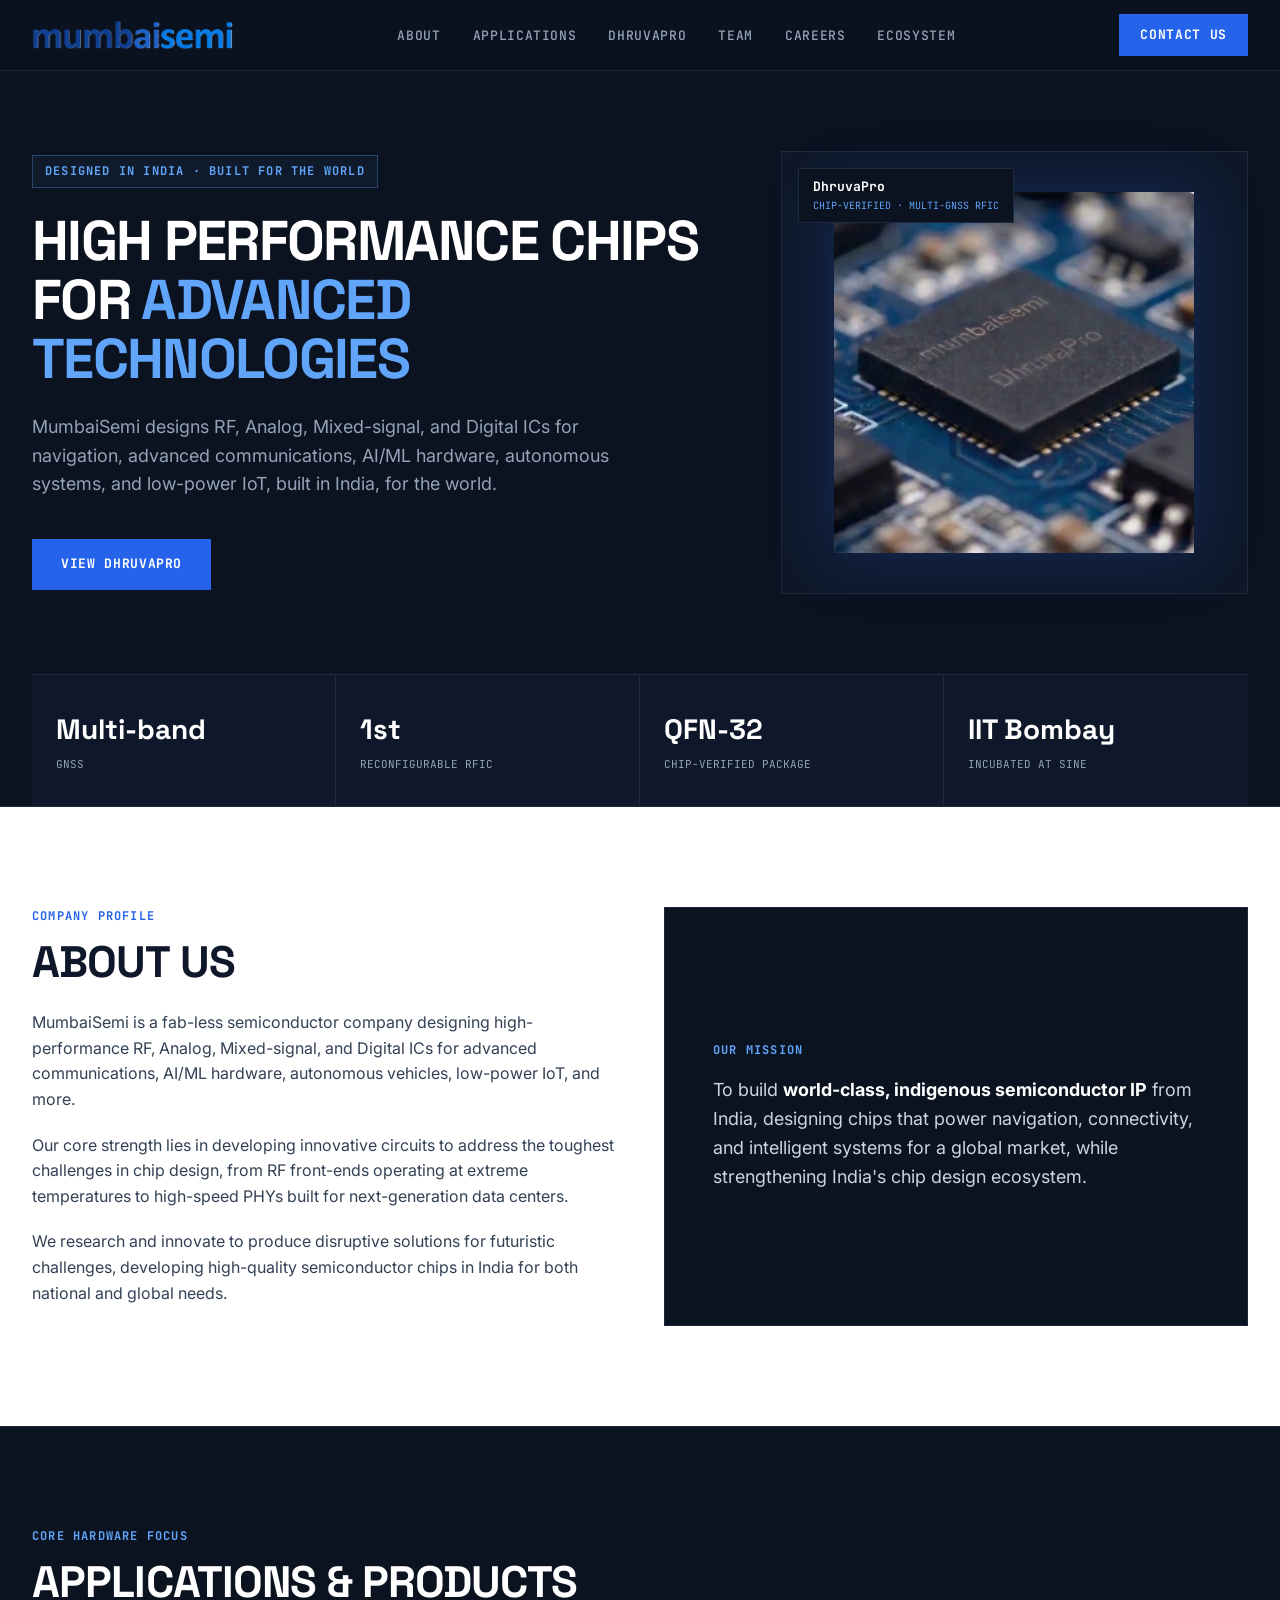
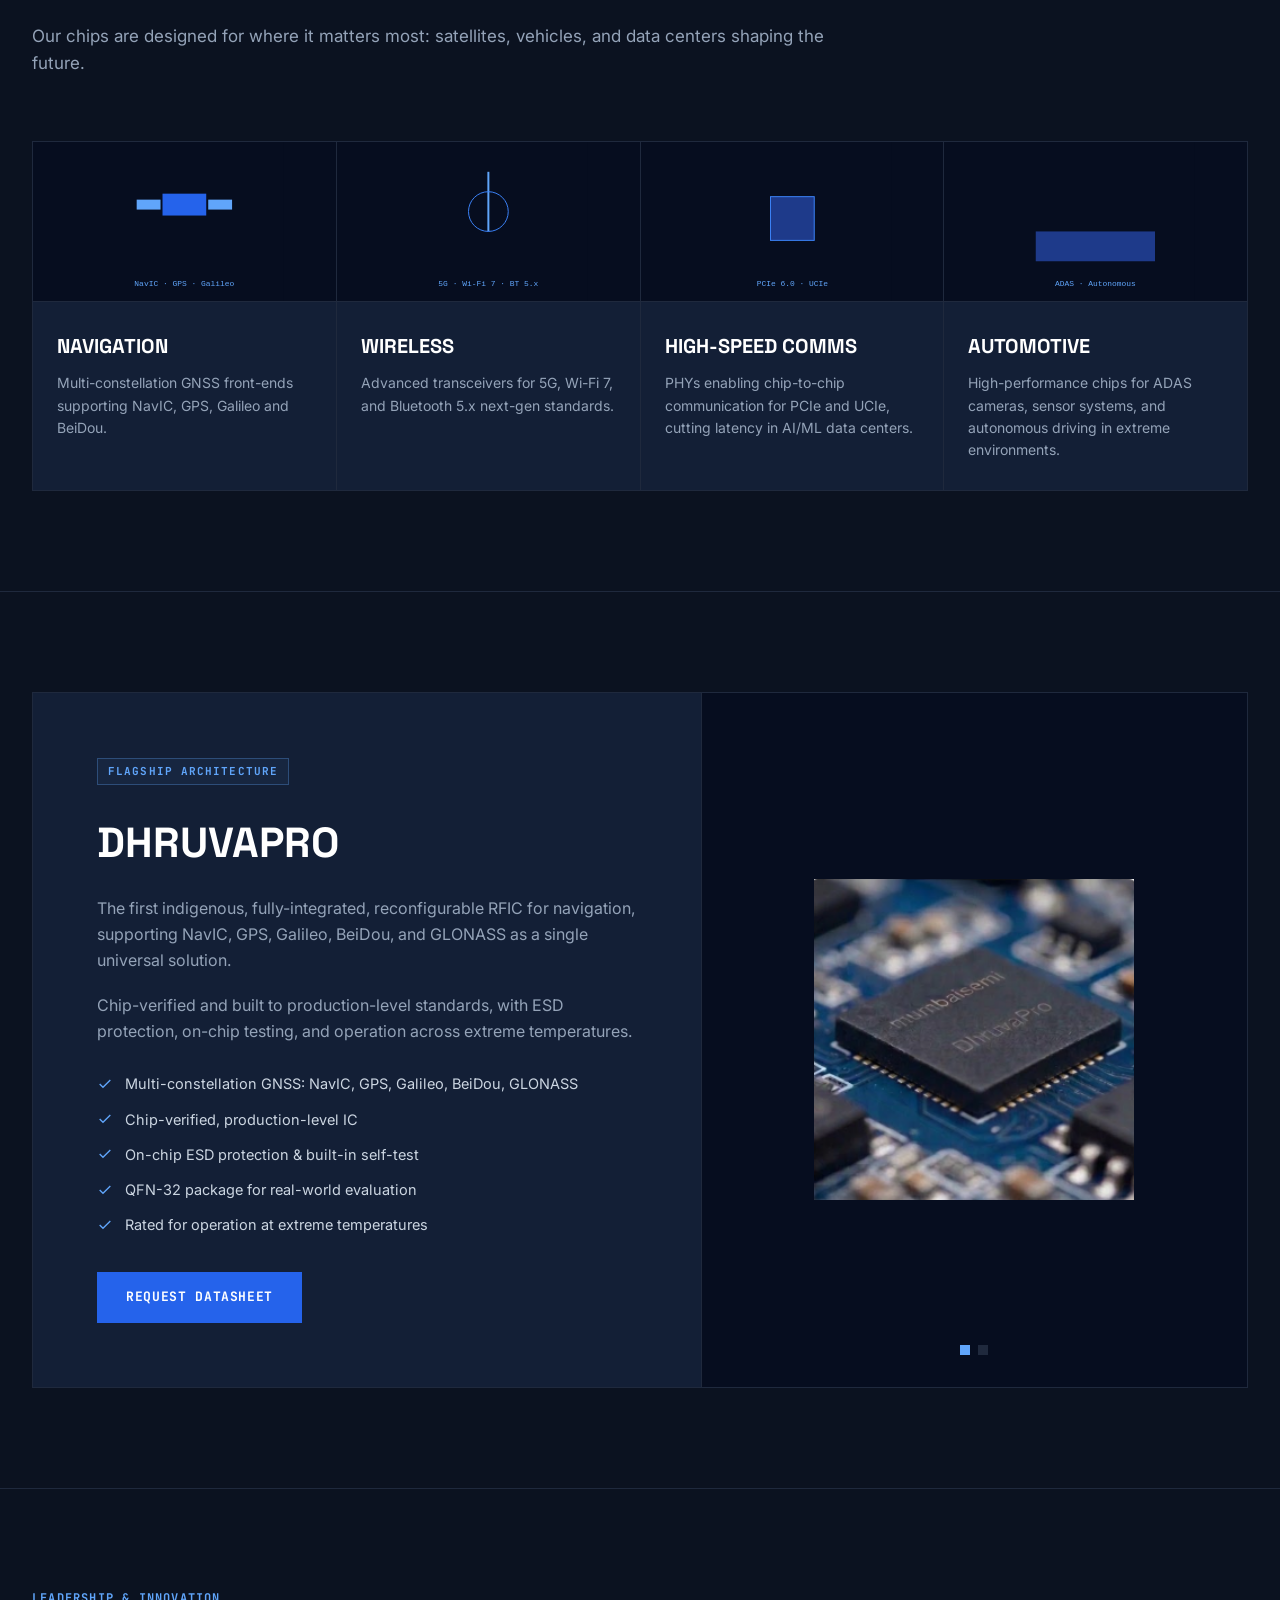
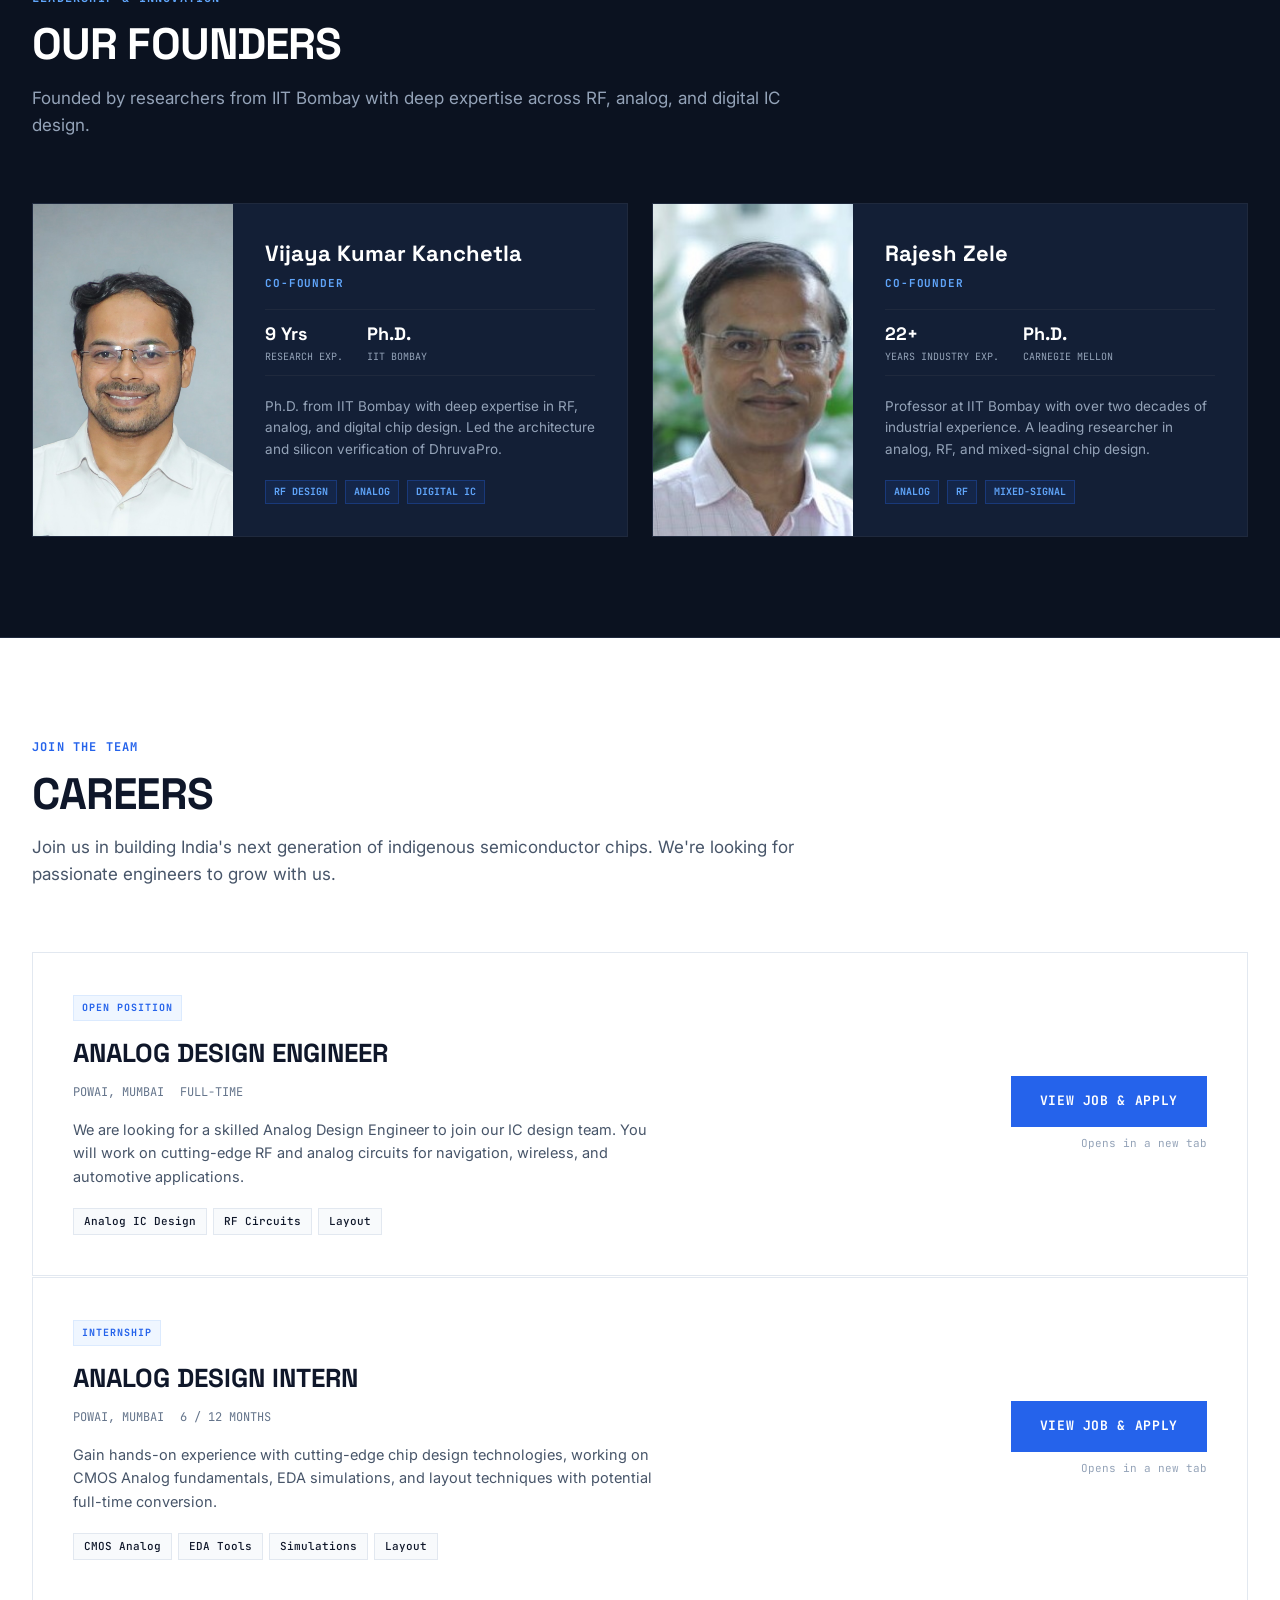
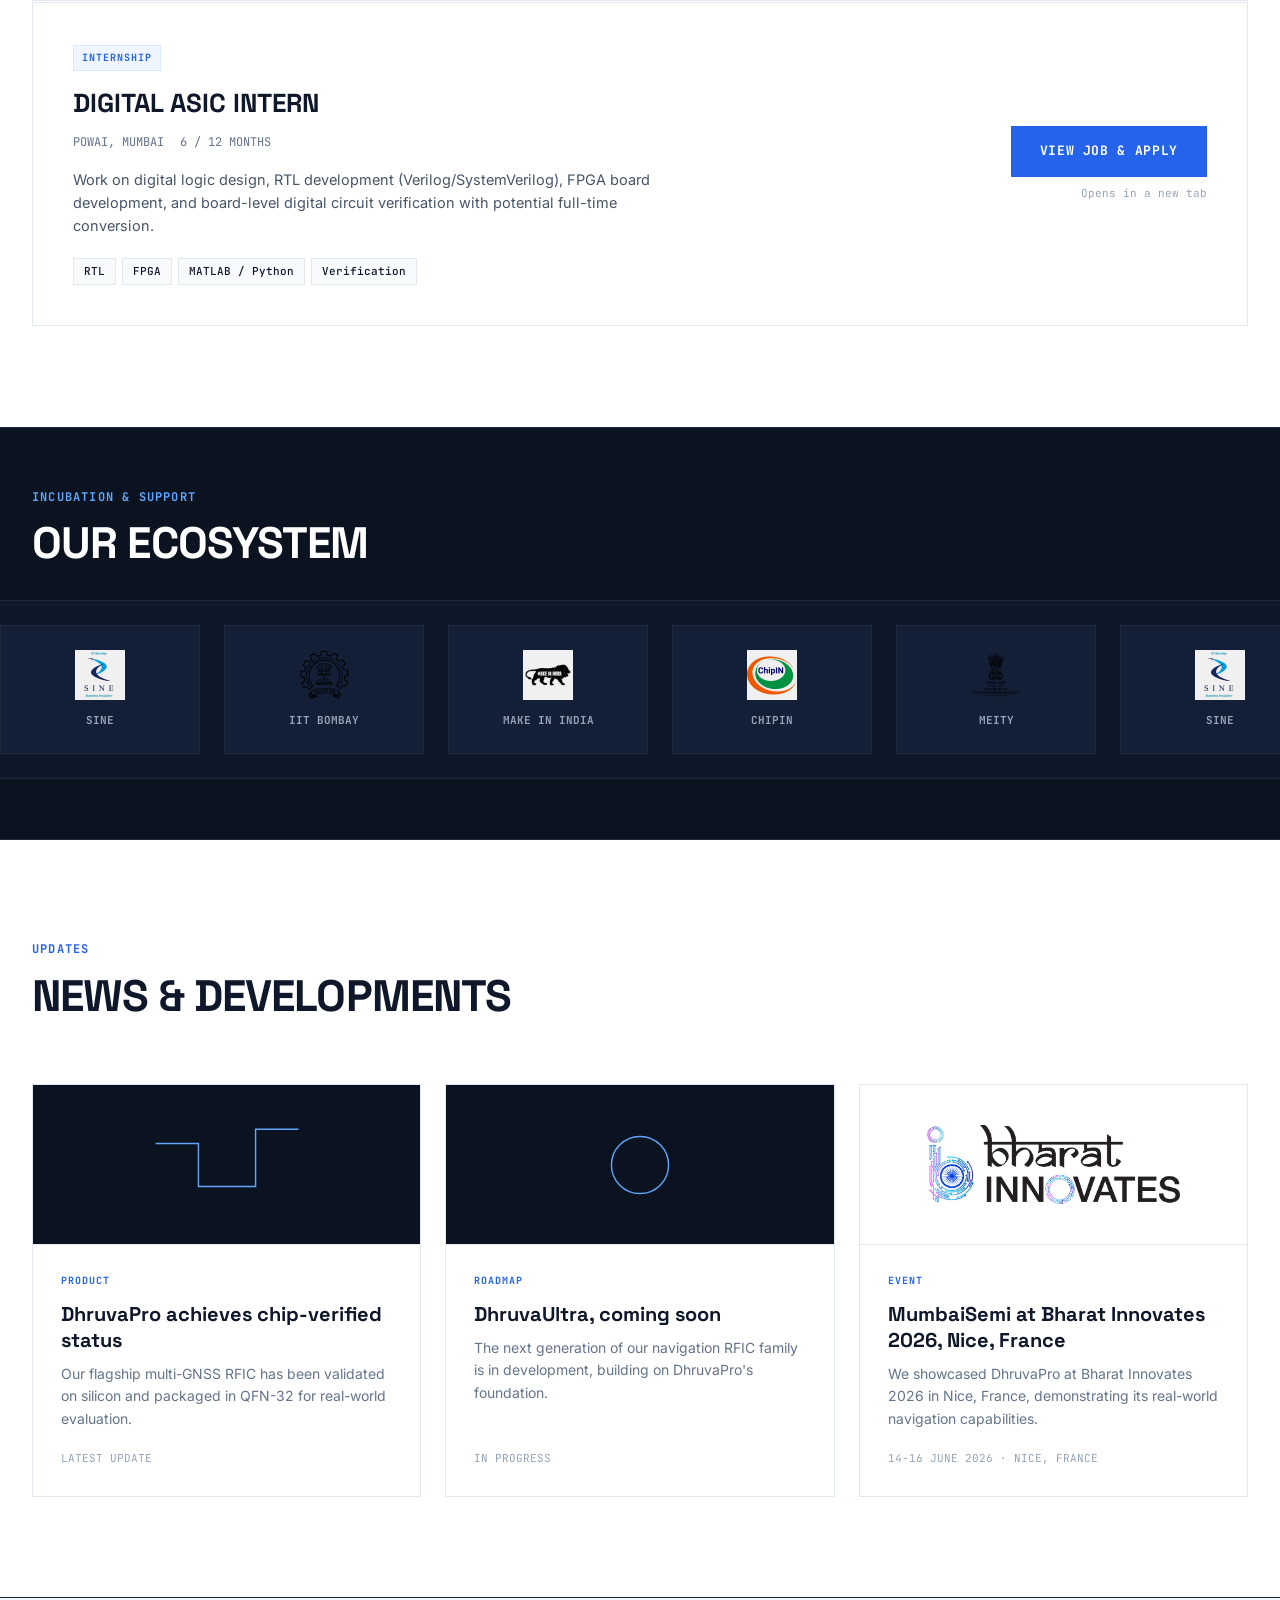
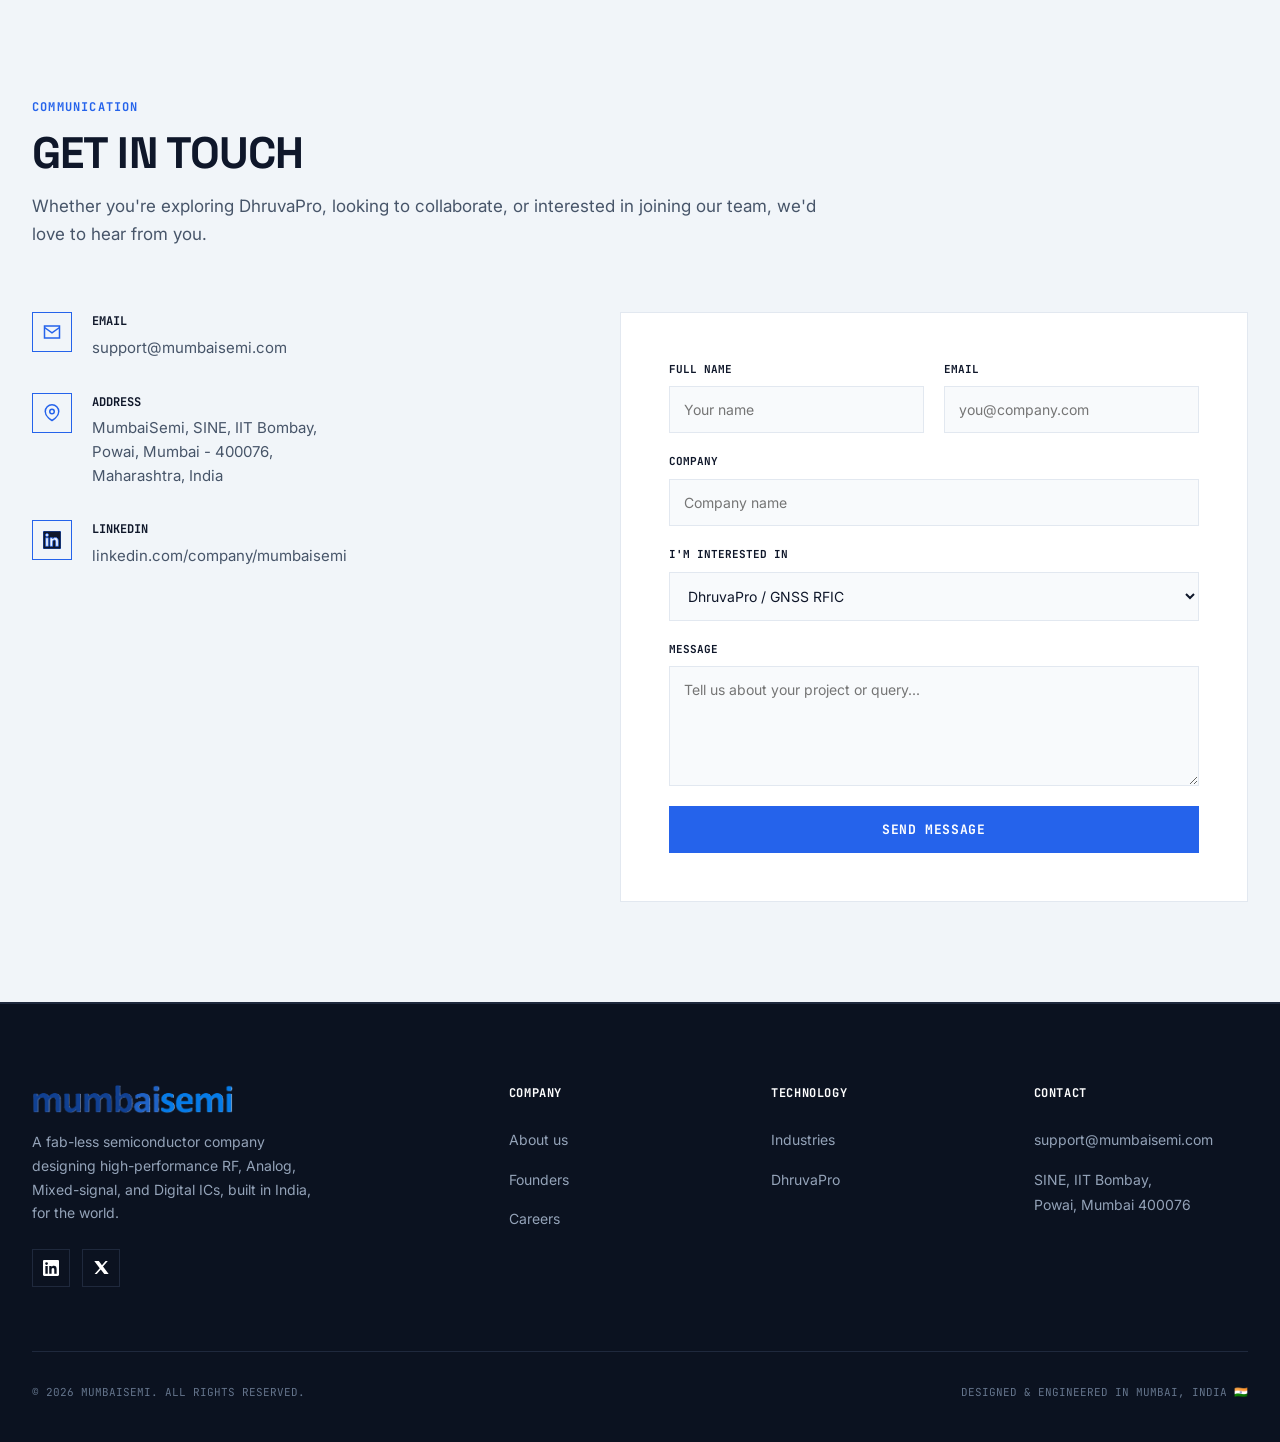
==== commit fa4e9c9c: "Update index.html" ====
--- a/index.html
+++ b/index.html
@@ -5,819 +5,381 @@
 <meta name="viewport" content="width=device-width, initial-scale=1.0">
 <title>MumbaiSemi — Indigenous Semiconductor Chips</title>
 <meta name="description" content="MumbaiSemi is a fab-less semiconductor company designing high-performance RF, Analog, Mixed-signal, and Digital ICs for navigation, communications, AI/ML hardware, automotive, and IoT.">
+
+<!-- Hardware & Geometric Fonts -->
+<link rel="preconnect" href="https://fonts.googleapis.com">
+<link rel="preconnect" href="https://fonts.gstatic.com" crossorigin>
+<link href="https://fonts.googleapis.com/css2?family=JetBrains+Mono:wght@400;500;700&family=Space+Grotesk:wght@500;700;800&family=Inter:wght@400;500;600;700&display=swap" rel="stylesheet">
+
 <style>
-  :root{
-    --navy:#0B1220;
-    --navy-2:#101A30;
-    --deep-blue:#1E3A8A;
-    --blue:#2563EB;
-    --blue-light:#3B82F6;
-    --cyan:#60A5FA;
-    --ink:#0F172A;
-    --slate:#475569;
-    --slate-light:#64748B;
-    --bg-light:#F8FAFC;
-    --line:#E2E8F0;
-    --white:#FFFFFF;
-    --radius:10px;
-    --radius-lg:16px;
-    --maxw:1180px;
-    --font: -apple-system, BlinkMacSystemFont, "Segoe UI", Inter, Roboto, "Helvetica Neue", Arial, sans-serif;
-  }
-
-  *{box-sizing:border-box;margin:0;padding:0;}
-  html{scroll-behavior:smooth;}
-  body{
-    font-family:var(--font);
-    color:var(--ink);
-    background:var(--white);
-    line-height:1.6;
-    -webkit-font-smoothing:antialiased;
-  }
-  img{max-width:100%;display:block;}
-  a{color:inherit;text-decoration:none;}
-  ul{list-style:none;}
-  section{position:relative;}
-
-  .wrap{max-width:var(--maxw);margin:0 auto;padding:0 24px;}
+  :root {
+    --navy: #0B1220;
+    --navy-surface: #0f182a;
+    --navy-card: #131f36;
+    --blue: #2563EB;
+    --blue-light: #3B82F6;
+    --cyan: #60A5FA;
+    --ink: #0F172A;
+    --slate: #94A3B8;
+    --slate-light: #CBD5E1;
+    --bg-light: #F8FAFC;
+    --line: #1F293D;
+    --line-light: #E2E8F0;
+    --white: #FFFFFF;
+    --font-heading: 'Space Grotesk', -apple-system, sans-serif;
+    --font-mono: 'JetBrains Mono', monospace;
+    --font-body: 'Inter', -apple-system, sans-serif;
+  }
+
+  * { box-sizing: border-box; margin: 0; padding: 0; border-radius: 0 !important; }
+  html { scroll-behavior: smooth; }
+  body {
+    font-family: var(--font-body);
+    color: var(--slate-light);
+    background: var(--navy);
+    line-height: 1.6;
+    -webkit-font-smoothing: antialiased;
+  }
+  img { max-width: 100%; display: block; }
+  a { color: inherit; text-decoration: none; }
+  ul { list-style: none; }
+  section { position: relative; border-bottom: 1px solid var(--line); }
+
+  .wrap { max-width: 1280px; margin: 0 auto; padding: 0 32px; }
 
   /* ===== Buttons ===== */
-  .btn{
-    display:inline-flex;align-items:center;justify-content:center;gap:8px;
-    font-size:14.5px;font-weight:600;padding:13px 26px;border-radius:8px;
-    transition:all .2s ease;cursor:pointer;border:1px solid transparent;
-    white-space:nowrap;
-  }
-  .btn-primary{background:var(--blue);color:#fff;}
-  .btn-primary:hover{background:var(--blue-light);transform:translateY(-1px);}
-  .btn-outline-dark{border:1px solid rgba(255,255,255,0.25);color:#fff;}
-  .btn-outline-dark:hover{border-color:var(--cyan);color:var(--cyan);background:rgba(96,165,250,0.08);}
-  .btn-outline-light{border:1px solid var(--line);color:var(--ink);}
-  .btn-outline-light:hover{border-color:var(--blue);color:var(--blue);}
-
-  /* ===== Navbar ===== */
-  header{
-    position:sticky;top:0;z-index:100;
-    background:rgba(255,255,255,0.96);
-    backdrop-filter:blur(10px);
-    border-bottom:1px solid rgba(0,0,0,0.08);
-  }
-  nav{
-    display:flex;align-items:center;justify-content:space-between;
-    height:62px;
-  }
-  .logo{display:flex;align-items:center;gap:10px;}
-  .logo img{height:32px;width:auto;display:block;flex-shrink:0;}
-  .nav-links{display:flex;align-items:center;gap:28px;}
-  .nav-links a{
-    color:#334155;font-size:13.5px;font-weight:500;
-    transition:color .2s ease;
-    margin-right:0;
-  }
-  .nav-links a:hover{color:#2563EB;}
-  .nav-cta{display:flex;align-items:center;gap:12px;}
-  .menu-toggle{display:none;background:none;border:none;cursor:pointer;color:#0F172A;font-size:24px;}
-
-  @media (max-width:920px){
-    .nav-links{
-      position:absolute;top:72px;left:0;right:0;
-      background:#fff;
-      flex-direction:column;align-items:flex-start;
-      padding:8px 24px 20px;gap:16px;
-      border-bottom:1px solid rgba(255,255,255,0.06);
-      display:none;
+  .btn {
+    display: inline-flex; align-items: center; justify-content: center; gap: 10px;
+    font-family: var(--font-mono); font-size: 13px; font-weight: 700;
+    padding: 14px 28px; transition: all .15s ease; cursor: pointer;
+    border: 1px solid transparent; text-transform: uppercase; letter-spacing: 0.05em;
+    white-space: nowrap;
+  }
+  .btn-primary { background: var(--blue); color: #fff; border-color: var(--blue); }
+  .btn-primary:hover { background: var(--blue-light); border-color: var(--blue-light); }
+  .btn-outline-dark { border: 1px solid var(--line); color: var(--white); background: transparent; }
+  .btn-outline-dark:hover { border-color: var(--cyan); color: var(--cyan); background: rgba(96,165,250,0.05); }
+  .btn-outline-light { border: 1px solid var(--ink); color: var(--ink); background: transparent; }
+  .btn-outline-light:hover { border-color: var(--blue); color: var(--blue); }
+
+  /* ===== Header / Navbar ===== */
+  header {
+    position: sticky; top: 0; z-index: 100;
+    background: rgba(11, 18, 32, 0.95);
+    backdrop-filter: blur(12px);
+    border-bottom: 1px solid var(--line);
+  }
+  nav {
+    display: flex; align-items: center; justify-content: space-between;
+    height: 70px;
+  }
+  .logo { display: flex; align-items: center; gap: 10px; }
+  .logo img { height: 30px; width: auto; display: block; }
+  .nav-links { display: flex; align-items: center; gap: 32px; }
+  .nav-links a {
+    color: var(--slate); font-family: var(--font-mono); font-size: 13px; font-weight: 500;
+    transition: color .2s ease; text-transform: uppercase; letter-spacing: 0.05em;
+  }
+  .nav-links a:hover { color: var(--cyan); }
+  .nav-cta { display: flex; align-items: center; gap: 12px; }
+  .menu-toggle { display: none; background: none; border: none; cursor: pointer; color: #fff; font-size: 24px; }
+
+  @media (max-width: 920px) {
+    .nav-links {
+      position: absolute; top: 70px; left: 0; right: 0;
+      background: var(--navy); flex-direction: column; align-items: flex-start;
+      padding: 24px; gap: 20px; border-bottom: 1px solid var(--line);
+      display: none;
     }
-    .nav-links.open{display:flex;}
-    .menu-toggle{display:block;}
-    .nav-cta .btn-outline-dark{display:none;}
+    .nav-links.open { display: flex; }
+    .menu-toggle { display: block; }
   }
 
   /* ===== Hero ===== */
-  .hero{
-    background:var(--navy);
-    color:#fff;
-    padding:90px 0 0;
-    overflow:hidden;
-    position:relative;
-  }
-  .hero::before{
-    content:"";position:absolute;inset:0;
-    background:
-      radial-gradient(circle at 80% 30%, rgba(37,99,235,0.18), transparent 50%),
-      radial-gradient(circle at 15% 80%, rgba(30,58,138,0.25), transparent 45%),
-      radial-gradient(circle at 50% 50%, rgba(15,23,42,0.3), transparent 70%);
-    pointer-events:none;
-  }
-  .hero::after{
-    content:"";position:absolute;inset:0;
-    background-image: radial-gradient(circle, rgba(96,165,250,0.08) 1px, transparent 1px);
-    background-size: 32px 32px;
-    pointer-events:none;
-  }
-  .hero-traces{display:none;}
-  .hero-body{
-    position:relative;z-index:1;
-    display:grid;
-    grid-template-columns:1fr 1fr;
-    gap:48px;
-    align-items:center;
-    padding-bottom:0;
-  }
-  .hero-inner{max-width:580px;}
-  .eyebrow{
-    display:inline-flex;align-items:center;gap:8px;
-    font-size:13px;font-weight:600;letter-spacing:0.06em;
-    color:var(--cyan);text-transform:uppercase;
-    margin-bottom:20px;
-  }
-  .eyebrow::before{
-    content:"";display:inline-block;width:8px;height:8px;border-radius:50%;
-    background:var(--cyan);box-shadow:0 0 0 4px rgba(96,165,250,0.18);
-  }
-  .hero h1{
-    font-size:54px;font-weight:800;line-height:1.1;letter-spacing:-0.025em;
-    margin-bottom:20px;
-  }
-  .hero h1 span{color:var(--cyan);}
-  .hero p.lead{
-    font-size:18px;color:#9FB3D1;max-width:560px;margin-bottom:36px;
-  }
-  .hero-ctas{display:flex;gap:14px;flex-wrap:wrap;}
-
-  /* Hero Chip Product Image Styling (No Border, No White Box) */
-  .hero-product{
-    position:relative;
-    display:flex;
-    align-items:center;
-    justify-content:center;
-    padding-bottom:20px;
-  }
-  .hero-product img{
-    width: 100%;
-    max-width: 400px; /* Forces wider display */
-    height: auto;
-    object-fit: contain;
-    background: transparent;
-    padding: 0;
-    border-radius: 0;
-    box-shadow: none;
-    border: none;
-    filter: drop-shadow(0 20px 40px rgba(0,0,0,0.75));
-    transform: none; 
-    transform-origin: center center;
-    transition: transform 0.3s ease;
-  }
-  .hero-product img:hover{
-    transform: scale(1.03); 
-  }
-  .hero-product-tag{
-    position:absolute;
-    top:10px;
-    left:10px;
-    background:rgba(11,18,32,0.92);
-    backdrop-filter:blur(8px);
-    border:1px solid rgba(96,165,250,0.3);
-    border-radius:8px;
-    padding:10px 14px;
-    z-index:2;
-  }
-  .hero-product-tag .pt-name{
-    font-size:13px;font-weight:700;color:#fff;margin-bottom:2px;
-  }
-  .hero-product-tag .pt-sub{
-    font-size:11px;color:var(--cyan);
-  }
-
-  .hero-stats{
-    position:relative;z-index:1;
-    display:grid;grid-template-columns:repeat(4,1fr);
-    gap:1px;margin-top:56px;
-    border-top:1px solid rgba(255,255,255,0.07);
-    background:rgba(255,255,255,0.02);
-  }
-  .hero-stat{padding:28px 24px;border-right:1px solid rgba(255,255,255,0.07);}
-  .hero-stat:last-child{border-right:none;}
-  .hero-stat .num{font-size:26px;font-weight:700;color:#fff;margin-bottom:4px;}
-  .hero-stat .label{font-size:13px;color:#8DA3C4;}
-
-  @media (max-width:900px){
-    .hero{padding:64px 0 0;}
-    .hero h1{font-size:34px;}
-    .hero p.lead{font-size:16px;}
-    .hero-body{grid-template-columns:1fr;gap:40px;}
-    .hero-product{display:none;}
-    .hero-stats{grid-template-columns:repeat(2,1fr);margin-top:48px;}
-  }
-
-  /* ===== Section headers ===== */
-  .section{padding:100px 0;}
-  .section-alt{background:linear-gradient(180deg, #F8FAFC 0%, #EEF2FA 100%);}
-  .section-dark{background:var(--navy);color:#fff;}
-  .section-head{max-width:640px;margin-bottom:56px;}
-  .section-head.center{margin-left:auto;margin-right:auto;text-align:center;}
-  .kicker{
-    font-size:12px;font-weight:800;letter-spacing:0.14em;text-transform:uppercase;
-    color:var(--blue);margin-bottom:10px;display:block;
-  }
-  .section-dark .kicker{color:var(--cyan);}
-  .section-head h2{font-size:48px;font-weight:800;letter-spacing:-0.03em;margin-bottom:16px;line-height:1.05;}
-  .section-head p{font-size:16.5px;color:var(--slate-light);}
-  .section-dark .section-head p{color:#9FB3D1;}
-
-  @media (max-width:640px){
-    .section{padding:64px 0;}
-    .section-head h2{font-size:28px;}
-  }
-
-  /* ===== About ===== */
-  .about-grid{display:grid;grid-template-columns:1.1fr 0.9fr;gap:64px;align-items:center;}
-  .about-grid p{color:var(--slate);font-size:16px;margin-bottom:18px;}
-  .about-grid p:last-child{margin-bottom:0;}
-  .mission-card{
-    background:linear-gradient(135deg, #0B1220, #1E3A8A);color:#fff;border-radius:var(--radius-lg);
-    padding:40px;position:relative;overflow:hidden;
-  }
-  .mission-card::before{
-    content:"";position:absolute;top:-40px;right:-40px;width:160px;height:160px;
-    border-radius:50%;background:rgba(37,99,235,0.25);
-  }
-  .mission-card .tag{
-    font-size:12px;font-weight:700;letter-spacing:0.08em;text-transform:uppercase;
-    color:var(--cyan);margin-bottom:14px;display:block;position:relative;z-index:1;
-  }
-  .mission-card p{font-size:17px;line-height:1.65;position:relative;z-index:1;color:#E2E8F0;}
-  .mission-card p strong{color:#fff;}
-
-  @media (max-width:900px){
-    .about-grid{grid-template-columns:1fr;gap:40px;}
-  }
-
-  /* ===== Capability / Service cards ===== */
-  .card-grid{display:grid;grid-template-columns:repeat(4,1fr);gap:20px;}
-  .card-grid.cols-3{grid-template-columns:repeat(3,1fr);}
-  .cap-card{
-    background:#fff;border:1px solid var(--line);border-radius:var(--radius-lg);
-    padding:28px 24px;transition:all .2s ease;
-  }
-  .cap-card:hover{border-color:var(--blue);box-shadow:0 8px 24px rgba(37,99,235,0.08);transform:translateY(-3px);}
-  .cap-icon{
-    width:46px;height:46px;border-radius:10px;
-    background:linear-gradient(135deg, var(--deep-blue), var(--blue-light));
-    display:flex;align-items:center;justify-content:center;margin-bottom:18px;
-  }
-  .cap-icon svg{width:22px;height:22px;stroke:#fff;}
-  .cap-card h3{font-size:17px;font-weight:700;margin-bottom:8px;}
-  .cap-card p{font-size:14.5px;color:var(--slate-light);}
-
-  @media (max-width:980px){
-    .card-grid{grid-template-columns:repeat(2,1fr);}
-  }
-  @media (max-width:620px){
-    .card-grid,.card-grid.cols-3{grid-template-columns:1fr;}
-  }
-
-  /* ===== Industries ===== */
-  .industry-grid{display:grid;grid-template-columns:repeat(4,1fr);gap:20px;}
-  .industry-card{
-    border-radius:var(--radius-lg);overflow:hidden;
-    background:#fff;color:var(--ink);
-    border:1px solid rgba(255,255,255,0.15);
-    transition:all 0.25s ease;
-    display:flex;flex-direction:column;
-  }
-  .industry-card:hover{
-    transform:translateY(-6px);
-    box-shadow:0 16px 40px rgba(37,99,235,0.12);
-    border-color:var(--blue);
-  }
-  .ind-illustration{
-    height:160px;
-    background:linear-gradient(135deg, #0B1220, #1E3A8A);
-    position:relative;overflow:hidden;
-    display:flex;align-items:center;justify-content:center;
-  }
-  .ind-illustration svg{
-    width:100%;height:100%;
-  }
-  .float-anim{animation:floatUp 3s ease-in-out infinite;}
-  .float-anim-2{animation:floatUp 3.5s ease-in-out infinite 0.5s;}
-  .float-anim-3{animation:floatUp 2.8s ease-in-out infinite 1s;}
-  .pulse-anim{animation:pulseDot 2s ease-in-out infinite;}
-  .rotate-anim{animation:rotateSlow 8s linear infinite;}
-  .blink-anim{animation:blinkDot 1.5s ease-in-out infinite;}
-  @keyframes floatUp{0%,100%{transform:translateY(0);}50%{transform:translateY(-6px);}}
-  @keyframes pulseDot{0%,100%{opacity:1;r:3}50%{opacity:0.4;r:5}}
-  @keyframes rotateSlow{from{transform:rotate(0deg);}to{transform:rotate(360deg);}}
-  @keyframes blinkDot{0%,100%{opacity:1;}50%{opacity:0.2;}}
-  .ind-card-body{padding:20px;}
-  .ind-card-body h3{font-size:18px;font-weight:800;margin-bottom:8px;color:var(--ink);}
-  .ind-card-body p{font-size:14.5px;color:var(--slate-light);line-height:1.65;}
-
-  @media (max-width:980px){.industry-grid{grid-template-columns:repeat(2,1fr);}}
-  @media (max-width:620px){.industry-grid{grid-template-columns:1fr;}}
-
-  /* ===== Product spotlight ===== */
-  .spotlight{
+  .hero {
     background: var(--navy);
     color: #fff;
-    border-radius: var(--radius-lg);
+    padding: 80px 0 0;
+    overflow: hidden;
+  }
+  .hero-body {
     display: grid;
-    grid-template-columns: 450px 1fr; /* Locks text at 450px, right column gets rest */
+    grid-template-columns: 1.2fr 0.8fr;
+    gap: 48px;
     align-items: center;
-    justify-items: center;
+  }
+  .eyebrow {
+    display: inline-flex; align-items: center; gap: 10px;
+    font-family: var(--font-mono); font-size: 12px; font-weight: 700; letter-spacing: 0.1em;
+    color: var(--cyan); text-transform: uppercase; margin-bottom: 24px;
+    border: 1px solid rgba(96,165,250,0.3); padding: 6px 12px; background: rgba(96,165,250,0.05);
+  }
+  .hero h1 {
+    font-family: var(--font-heading); font-size: 56px; font-weight: 800; line-height: 1.05;
+    letter-spacing: -0.03em; margin-bottom: 24px; text-transform: uppercase;
+  }
+  .hero h1 span { color: var(--cyan); }
+  .hero p.lead {
+    font-size: 18px; color: var(--slate); max-width: 600px; margin-bottom: 40px; font-weight: 400;
+  }
+  .hero-ctas { display: flex; gap: 16px; flex-wrap: wrap; }
+
+  .hero-product {
     position: relative;
-    overflow: hidden;
-    border: 1px solid rgba(255, 255, 255, 0.06);
-    min-height: 620px; /* <--- CHANGED FROM 560px */
-  }
-  .spotlight-content{
-    padding:40px 32px 40px 60px;
-    position:relative;
-    z-index:1;
-  }
-  .spotlight-content::after{
-    content:"";position:absolute;bottom:-60px;left:-60px;width:220px;height:220px;
-    border-radius:50%;background:rgba(37,99,235,0.18);pointer-events:none;
-  }
-  .spotlight-badge{
-    display:inline-block;background:rgba(96,165,250,0.12);color:var(--cyan);
-    font-size:12px;font-weight:700;letter-spacing:0.06em;text-transform:uppercase;
-    padding:6px 12px;border-radius:6px;margin-bottom:18px;
-  }
-  .spotlight-content h3{font-size:36px;font-weight:800;letter-spacing:-0.02em;margin-bottom:16px;}
-  .spotlight-content > p{color:#AFC4E8;font-size:15.5px;margin-bottom:16px;}
-  .spotlight-content ul{display:flex;flex-direction:column;gap:10px;margin-top:20px;}
-  .spotlight-content ul li{font-size:14.5px;color:#E2E8F0;display:flex;align-items:flex-start;gap:10px;}
-  .spotlight-content ul li svg{width:18px;height:18px;flex-shrink:0;stroke:var(--cyan);margin-top:1px;}
-
-  /* product image side - expanded */
-  .spotlight-image{
-    position: relative;
-    overflow: hidden;
-    width: 100%;
-    height: 100%;
-    min-height: 620px;
-    display: flex;
-    align-items: center;
-    justify-content: center;
-    padding: 0; /* <--- CHANGED FROM 20px */
-  }
-
-  @media (max-width:900px){
-    .spotlight{grid-template-columns:1fr;}
-    .spotlight-content{padding:36px 28px;}
-    .spotlight-image{min-height:300px;order:-1;}
+    border: 1px solid var(--line);
+    background: var(--navy-surface);
+    padding: 40px;
+    display: flex; align-items: center; justify-content: center;
+  }
+  .hero-product img {
+    width: 100%; max-width: 360px; height: auto; object-fit: contain;
+    filter: drop-shadow(0 0 30px rgba(37,99,235,0.25));
+  }
+  .hero-product-tag {
+    position: absolute; top: 16px; left: 16px;
+    background: var(--navy); border: 1px solid var(--line);
+    padding: 8px 14px;
+  }
+  .hero-product-tag .pt-name {
+    font-family: var(--font-mono); font-size: 13px; font-weight: 700; color: #fff;
+  }
+  .hero-product-tag .pt-sub {
+    font-family: var(--font-mono); font-size: 10px; color: var(--cyan); text-transform: uppercase;
+  }
+
+  .hero-stats {
+    display: grid; grid-template-columns: repeat(4, 1fr);
+    border-top: 1px solid var(--line); margin-top: 80px;
+  }
+  .hero-stat {
+    padding: 32px 24px; border-right: 1px solid var(--line); background: var(--navy-surface);
+  }
+  .hero-stat:last-child { border-right: none; }
+  .hero-stat .num {
+    font-family: var(--font-heading); font-size: 28px; font-weight: 800; color: #fff; margin-bottom: 4px;
+  }
+  .hero-stat .label { font-family: var(--font-mono); font-size: 11px; color: var(--slate); text-transform: uppercase; }
+
+  @media (max-width: 900px) {
+    .hero h1 { font-size: 38px; }
+    .hero-body { grid-template-columns: 1fr; }
+    .hero-product { display: none; }
+    .hero-stats { grid-template-columns: repeat(2, 1fr); }
+    .hero-stat { border-bottom: 1px solid var(--line); }
+  }
+
+  /* ===== Section Headers ===== */
+  .section { padding: 100px 0; }
+  .section-dark { background: var(--navy); color: #fff; }
+  .section-light { background: #FFFFFF; color: var(--ink); }
+  .section-head { max-width: 800px; margin-bottom: 64px; text-align: left; }
+  .kicker {
+    font-family: var(--font-mono); font-size: 12px; font-weight: 700; letter-spacing: 0.1em;
+    text-transform: uppercase; color: var(--blue); margin-bottom: 12px; display: block;
+  }
+  .section-dark .kicker { color: var(--cyan); }
+  .section-head h2 {
+    font-family: var(--font-heading); font-size: 44px; font-weight: 800; letter-spacing: -0.02em;
+    margin-bottom: 16px; line-height: 1.1; text-transform: uppercase;
+  }
+  .section-light .section-head h2 { color: var(--ink); }
+  .section-head p { font-size: 17px; color: var(--slate); }
+  .section-light .section-head p { color: #475569; }
+
+  /* ===== About ===== */
+  .about-grid { display: grid; grid-template-columns: 1fr 1fr; gap: 48px; align-items: stretch; }
+  .about-text { font-size: 16px; color: #334155; }
+  .about-text p { margin-bottom: 20px; }
+  .mission-card {
+    background: var(--navy); color: #fff; padding: 48px; border: 1px solid var(--line);
+    display: flex; flex-direction: column; justify-content: center;
+  }
+  .mission-card .tag {
+    font-family: var(--font-mono); font-size: 12px; font-weight: 700; letter-spacing: 0.1em;
+    text-transform: uppercase; color: var(--cyan); margin-bottom: 16px; display: block;
+  }
+  .mission-card p { font-size: 18px; line-height: 1.6; color: var(--slate-light); }
+  .mission-card p strong { color: #fff; }
+
+  @media (max-width: 900px) { .about-grid { grid-template-columns: 1fr; } }
+
+  /* ===== Industry / Applications Grid ===== */
+  .industry-grid { display: grid; grid-template-columns: repeat(4, 1fr); gap: 1px; background: var(--line); border: 1px solid var(--line); }
+  .industry-card {
+    background: var(--navy-card); display: flex; flex-direction: column;
+    transition: background 0.2s ease;
+  }
+  .industry-card:hover { background: var(--navy-surface); }
+  .ind-illustration {
+    height: 160px; background: #060d1f; border-bottom: 1px solid var(--line);
+    display: flex; align-items: center; justify-content: center;
+  }
+  .ind-card-body { padding: 28px 24px; }
+  .ind-card-body h3 { font-family: var(--font-heading); font-size: 20px; font-weight: 700; margin-bottom: 10px; color: #fff; text-transform: uppercase; }
+  .ind-card-body p { font-size: 14px; color: var(--slate); line-height: 1.6; }
+
+  @media (max-width: 980px) { .industry-grid { grid-template-columns: repeat(2, 1fr); } }
+  @media (max-width: 620px) { .industry-grid { grid-template-columns: 1fr; } }
+
+  /* ===== Spotlight / DhruvaPro ===== */
+  .spotlight {
+    border: 1px solid var(--line); background: var(--navy-card);
+    display: grid; grid-template-columns: 1.1fr 0.9fr; align-items: center;
+  }
+  .spotlight-content { padding: 64px; }
+  .spotlight-badge {
+    display: inline-block; font-family: var(--font-mono); font-size: 11px; font-weight: 700;
+    letter-spacing: 0.1em; text-transform: uppercase; color: var(--cyan);
+    border: 1px solid rgba(96,165,250,0.3); padding: 4px 10px; margin-bottom: 24px; background: rgba(96,165,250,0.05);
+  }
+  .spotlight-content h3 { font-family: var(--font-heading); font-size: 42px; font-weight: 800; margin-bottom: 20px; color: #fff; text-transform: uppercase; }
+  .spotlight-content > p { color: var(--slate); font-size: 16px; margin-bottom: 20px; }
+  .spotlight-content ul { display: flex; flex-direction: column; gap: 12px; margin: 28px 0 36px; }
+  .spotlight-content ul li { font-size: 14.5px; color: var(--slate-light); display: flex; align-items: center; gap: 12px; }
+  .spotlight-content ul li svg { width: 16px; height: 16px; flex-shrink: 0; stroke: var(--cyan); }
+
+  .spotlight-image {
+    background: #060d1f; border-left: 1px solid var(--line); height: 100%; min-height: 500px;
+    display: flex; align-items: center; justify-content: center; position: relative; padding: 32px;
+  }
+
+  @media (max-width: 900px) {
+    .spotlight { grid-template-columns: 1fr; }
+    .spotlight-content { padding: 32px; }
+    .spotlight-image { border-left: none; border-top: 1px solid var(--line); min-height: 350px; }
   }
 
   /* ===== Team ===== */
-  .team-grid{display:flex;flex-direction:column;gap:28px;max-width:860px;margin:0 auto;}
-  .team-card{
-    background:#fff;
-    border:1px solid rgba(255,255,255,0.18);
-    border-radius:var(--radius-lg);
-    overflow:hidden;
-    display:grid;
-    grid-template-columns:220px 1fr;
-    transition:all .25s ease;
-    box-shadow:0 4px 24px rgba(0,0,0,0.22);
-  }
-  .team-card:hover{
-    border-color:var(--blue-light);
-    box-shadow:0 16px 40px rgba(37,99,235,0.22);
-    transform:translateY(-4px);
-  }
-  .team-photo{
-    position:relative;
-    overflow:hidden;
-    background:#1a2f50;
-    flex-shrink:0;
-    min-height:280px;
-  }
-  .team-photo img{
-    position:absolute;
-    top:0;left:0;
-    width:100%;
-    height:100%;
-    object-fit:cover;
-    object-position:center 10%;
-    transition:transform 0.5s ease;
-    display:block;
-  }
-  .team-card:hover .team-photo img{transform:scale(1.04);}
-  .team-info{
-    padding:28px 32px;
-    display:flex;
-    flex-direction:column;
-    justify-content:center;
-    background:#fff;
-  }
-  .team-info h4{
-    font-size:22px;font-weight:800;
-    margin-bottom:4px;
-    letter-spacing:-0.01em;
-    color:var(--ink);
-  }
-  .team-info .role{
-    font-size:12px;font-weight:700;color:var(--blue);
-    text-transform:uppercase;letter-spacing:0.08em;margin-bottom:14px;
-  }
-  .team-info .bio{
-    font-size:14px;color:var(--slate-light);
-    line-height:1.75;margin-bottom:16px;
-  }
-  .team-tags{display:flex;flex-wrap:wrap;gap:6px;}
-  .team-tag{
-    font-size:12px;font-weight:600;
-    background:#EFF6FF;color:var(--blue);
-    border:1px solid #DBEAFE;
-    padding:4px 12px;border-radius:100px;
-  }
-  .team-exp{
-    display:flex;gap:20px;margin-bottom:16px;
-    padding:12px 0;
-    border-top:1px solid rgba(255,255,255,0.15);
-    border-bottom:1px solid rgba(255,255,255,0.15);
-  }
-  .team-exp-item{display:flex;flex-direction:column;}
-  .team-exp-item .exp-val{
-    font-size:18px;font-weight:800;color:var(--ink);line-height:1;
-  }
-  .team-exp-item .exp-label{
-    font-size:11px;color:var(--slate-light);margin-top:3px;letter-spacing:0.02em;
-  }
-  @media (max-width:700px){
-    .team-card{grid-template-columns:1fr;}
-    .team-photo{min-height:240px;}
-  }
+  .team-grid { display: grid; grid-template-columns: repeat(2, 1fr); gap: 24px; }
+  .team-card {
+    background: var(--navy-card); border: 1px solid var(--line);
+    display: grid; grid-template-columns: 200px 1fr;
+  }
+  .team-photo { background: #1a2f50; position: relative; min-height: 240px; }
+  .team-photo img { width: 100%; height: 100%; object-fit: cover; }
+  .team-info { padding: 32px; display: flex; flex-direction: column; justify-content: center; }
+  .team-info h4 { font-family: var(--font-heading); font-size: 22px; font-weight: 700; color: #fff; margin-bottom: 4px; }
+  .team-info .role { font-family: var(--font-mono); font-size: 11px; font-weight: 700; color: var(--cyan); text-transform: uppercase; letter-spacing: 0.08em; margin-bottom: 16px; }
+  .team-info .bio { font-size: 13.5px; color: var(--slate); margin-bottom: 20px; line-height: 1.6; }
+  .team-exp { display: flex; gap: 24px; margin-bottom: 20px; border-top: 1px solid var(--line); border-bottom: 1px solid var(--line); padding: 10px 0; }
+  .team-exp-item .exp-val { font-family: var(--font-heading); font-size: 18px; font-weight: 700; color: #fff; }
+  .team-exp-item .exp-label { font-family: var(--font-mono); font-size: 10px; color: var(--slate); text-transform: uppercase; }
+  .team-tags { display: flex; flex-wrap: wrap; gap: 8px; }
+  .team-tag { font-family: var(--font-mono); font-size: 10px; font-weight: 700; background: rgba(37,99,235,0.1); color: var(--cyan); border: 1px solid rgba(37,99,235,0.3); padding: 3px 8px; text-transform: uppercase; }
+
+  @media (max-width: 900px) { .team-grid { grid-template-columns: 1fr; } }
+  @media (max-width: 600px) { .team-card { grid-template-columns: 1fr; } }
 
   /* ===== Careers ===== */
-  .job-listing{margin-bottom:32px;}
-  .job-card{
-    background:#fff;
-    border:1px solid var(--line);
-    border-radius:var(--radius-lg);
-    padding:36px 40px;
-    display:flex;
-    align-items:center;
-    justify-content:space-between;
-    gap:32px;
-    flex-wrap:wrap;
-    transition:all .2s ease;
-    border-left:5px solid var(--blue);
-    box-shadow:0 2px 12px rgba(37,99,235,0.06);
-  }
-  .job-card:hover{
-    box-shadow:0 8px 28px rgba(37,99,235,0.12);
-    transform:translateY(-2px);
-    border-color:var(--blue);
-  }
-  .job-left{flex:1;min-width:260px;}
-  .job-tag{
-    display:inline-block;
-    background:#EFF6FF;
-    color:var(--blue);
-    font-size:11px;font-weight:800;
-    letter-spacing:0.1em;text-transform:uppercase;
-    padding:4px 12px;border-radius:100px;
-    margin-bottom:12px;
-  }
-  h3.job-title{font-size:28px;font-weight:800;color:var(--ink);margin-bottom:10px;letter-spacing:-0.02em;}
-  .job-meta{display:flex;gap:16px;margin-bottom:14px;align-items:center;flex-wrap:wrap;}
-  .job-loc,.job-type{
-    font-size:13.5px;color:var(--slate-light);
-    display:inline-flex;align-items:center;gap:5px;
-  }
-  .job-type{
-    background:var(--bg-light);
-    padding:3px 12px;border-radius:100px;
-    font-weight:600;
-    border:1px solid var(--line);
-    color:var(--slate);
-  }
-  .job-desc{font-size:15px;color:var(--slate);line-height:1.7;margin-bottom:16px;max-width:560px;}
-  .job-skills{display:flex;flex-wrap:wrap;gap:7px;}
-  .job-skills span{
-    font-size:12px;font-weight:600;
-    background:#EFF6FF;
-    color:var(--blue);
-    padding:4px 12px;border-radius:100px;
-    border:1px solid #DBEAFE;
-  }
-  .job-right{display:flex;flex-direction:column;align-items:center;gap:8px;flex-shrink:0;}
-  .job-apply-btn{padding:14px 28px;font-size:14px;white-space:nowrap;}
-  .job-note{font-size:11.5px;color:var(--slate-light);}
-
-  /* ===== Ecosystem tiles ===== */
-  .eco-marquee-wrap{
-    overflow:hidden;
-    position:relative;
-    padding:8px 0;
-    -webkit-mask-image:linear-gradient(to right, transparent 0%, black 8%, black 92%, transparent 100%);
-    mask-image:linear-gradient(to right, transparent 0%, black 8%, black 92%, transparent 100%);
-  }
-  .eco-marquee-track{
-    display:flex;
-    gap:0;
-    width:max-content;
-    animation:marquee-scroll 28s linear infinite;
-  }
-  .eco-marquee-track:hover{animation-play-state:paused;}
-  @keyframes marquee-scroll{
-    from{transform:translateX(0);}
-    to{transform:translateX(-50%);}
-  }
-  .eco-marquee-set{
-    display:flex;
-    gap:20px;
-    padding-right:20px;
-    flex-shrink:0;
-  }
-  .eco-marquee-set .eco-tile{
-    flex-shrink:0;
-    width:190px;
-    min-height:160px;
-    display:flex;
-    flex-direction:column;
-    align-items:center;
-    justify-content:center;
-    gap:14px;
-    padding:28px 20px 20px;
-    background:#ffffff;
-    border:1.5px solid #E2E8F0;
-    border-radius:14px;
-    text-align:center;
-    cursor:default;
-    transition:transform 0.25s ease, box-shadow 0.25s ease, border-color 0.25s ease;
-  }
-  .eco-marquee-set .eco-tile:hover{
-    transform:translateY(-5px);
-    border-color:#2563EB;
-    box-shadow:0 12px 32px rgba(37,99,235,0.15);
-  }
-  .eco-marquee-set .eco-tile .eco-img-wrap{
-    height:80px;
-    display:flex;
-    align-items:center;
-    justify-content:center;
-    width:100%;
-  }
-  .eco-marquee-set .eco-tile img{
-    max-height:68px;
-    max-width:130px;
-    width:auto;
-    height:auto;
-    object-fit:contain;
-    display:block;
-    margin:0 auto;
-  }
-  .eco-marquee-set .eco-tile span{
-    font-size:13px;font-weight:700;color:#1E293B;
-    letter-spacing:0.02em;display:block;
-  }
-  .eco-wave{
-    position:absolute;
-    bottom:-2px;left:0;right:0;
-    overflow:hidden;line-height:0;
-  }
-  .eco-wave svg{display:block;width:100%;height:40px;}
+  .job-listing { margin-bottom: 1px; }
+  .job-card {
+    background: #FFFFFF; border: 1px solid var(--line-light); padding: 40px;
+    display: flex; align-items: center; justify-content: space-between; gap: 32px; flex-wrap: wrap;
+  }
+  .job-card:hover { border-color: var(--blue); }
+  .job-left { flex: 1; min-width: 280px; }
+  .job-tag {
+    display: inline-block; font-family: var(--font-mono); font-size: 10px; font-weight: 700;
+    letter-spacing: 0.1em; text-transform: uppercase; color: var(--blue);
+    background: #EFF6FF; border: 1px solid #DBEAFE; padding: 4px 8px; margin-bottom: 12px;
+  }
+  h3.job-title { font-family: var(--font-heading); font-size: 26px; font-weight: 800; color: var(--ink); margin-bottom: 8px; text-transform: uppercase; }
+  .job-meta { display: flex; gap: 16px; margin-bottom: 16px; align-items: center; }
+  .job-loc, .job-type { font-family: var(--font-mono); font-size: 12px; color: #64748B; text-transform: uppercase; }
+  .job-desc { font-size: 14.5px; color: #475569; margin-bottom: 20px; max-width: 600px; }
+  .job-skills { display: flex; flex-wrap: wrap; gap: 6px; }
+  .job-skills span { font-family: var(--font-mono); font-size: 11px; font-weight: 500; background: var(--bg-light); color: var(--ink); padding: 4px 10px; border: 1px solid var(--line-light); }
+  .job-right { display: flex; flex-direction: column; align-items: flex-end; gap: 8px; }
+  .job-note { font-family: var(--font-mono); font-size: 11px; color: #94A3B8; }
+
+  /* ===== Ecosystem Marquee ===== */
+  .eco-marquee-wrap {
+    overflow: hidden; position: relative; border-top: 1px solid var(--line); border-bottom: 1px solid var(--line); padding: 24px 0; background: var(--navy-surface);
+  }
+  .eco-marquee-track { display: flex; width: max-content; animation: marquee-scroll 30s linear infinite; }
+  @keyframes marquee-scroll { from { transform: translateX(0); } to { transform: translateX(-50%); } }
+  .eco-marquee-set { display: flex; gap: 24px; padding-right: 24px; }
+  .eco-tile {
+    width: 200px; padding: 24px 16px; background: var(--navy-card); border: 1px solid var(--line);
+    display: flex; flex-direction: column; align-items: center; justify-content: center; gap: 12px;
+  }
+  .eco-tile img { max-height: 50px; max-width: 120px; object-fit: contain; filter: brightness(0.9) contrast(1.1); }
+  .eco-tile span { font-family: var(--font-mono); font-size: 11px; font-weight: 700; color: var(--slate); text-transform: uppercase; }
 
   /* ===== Insights ===== */
-  .insight-grid{display:grid;grid-template-columns:repeat(3,1fr);gap:24px;}
-  .insight-card{
-    border:1px solid var(--line);border-radius:var(--radius-lg);overflow:hidden;
-    transition:all .2s ease;
-    background:#fff;
-  }
-  .insight-card:hover{border-color:var(--blue);box-shadow:0 8px 24px rgba(37,99,235,0.08);}
-  .insight-thumb{
-    height:180px;background:linear-gradient(135deg, var(--deep-blue), var(--navy));
-    position:relative;overflow:hidden;
-    display:flex;align-items:center;justify-content:center;
-  }
-  .insight-thumb svg{position:absolute;opacity:0.5;}
-  .insight-body{padding:22px;}
-  .insight-tag{font-size:11px;font-weight:800;color:var(--blue);letter-spacing:0.1em;text-transform:uppercase;margin-bottom:10px;display:block;}
-  .insight-body h4{font-size:17px;font-weight:800;margin-bottom:8px;line-height:1.3;letter-spacing:-0.01em;}
-  .insight-body p{font-size:14.5px;color:#4B5563;line-height:1.7;}
-  .insight-date{font-size:12.5px;color:var(--slate-light);margin-top:14px;display:block;}
-
-  @media (max-width:900px){.insight-grid{grid-template-columns:1fr;}}
+  .insight-grid { display: grid; grid-template-columns: repeat(3, 1fr); gap: 24px; }
+  .insight-card { background: #FFFFFF; border: 1px solid var(--line-light); display: flex; flex-direction: column; }
+  .insight-thumb { height: 160px; background: var(--navy); display: flex; align-items: center; justify-content: center; border-bottom: 1px solid var(--line-light); }
+  .insight-body { padding: 28px; flex: 1; display: flex; flex-direction: column; }
+  .insight-tag { font-family: var(--font-mono); font-size: 10px; font-weight: 700; color: var(--blue); letter-spacing: 0.1em; text-transform: uppercase; margin-bottom: 12px; }
+  .insight-body h4 { font-family: var(--font-heading); font-size: 20px; font-weight: 700; color: var(--ink); margin-bottom: 10px; line-height: 1.3; }
+  .insight-body p { font-size: 14px; color: #64748B; margin-bottom: 20px; flex: 1; }
+  .insight-date { font-family: var(--font-mono); font-size: 11px; color: #94A3B8; text-transform: uppercase; }
+
+  @media (max-width: 900px) { .insight-grid { grid-template-columns: 1fr; } }
 
   /* ===== Contact ===== */
-  .contact-grid{display:grid;grid-template-columns:1fr 1.2fr;gap:56px;}
-  .contact-info{display:flex;flex-direction:column;gap:28px;}
-  .contact-item{display:flex;gap:16px;align-items:flex-start;}
-  .contact-item .ic{
-    width:42px;height:42px;border-radius:10px;background:#EFF6FF;
-    display:flex;align-items:center;justify-content:center;flex-shrink:0;
-  }
-  .contact-item .ic svg{width:20px;height:20px;stroke:var(--blue);}
-  .contact-item h4{font-size:15px;font-weight:700;margin-bottom:4px;}
-  .contact-item p,.contact-item a{font-size:14.5px;color:var(--slate-light);}
-  .contact-item a:hover{color:var(--blue);}
-
-  .contact-form{
-    background:#fff;border:none;border-radius:20px;
-    padding:40px;
-  }
-  .form-row{display:grid;grid-template-columns:1fr 1fr;gap:16px;margin-bottom:16px;}
-  .form-group{display:flex;flex-direction:column;gap:6px;}
-  .form-group.full{grid-column:1/-1;}
-  .form-group label{font-size:13px;font-weight:600;color:var(--ink);}
-  .form-group input,.form-group textarea,.form-group select{
-    border:1px solid var(--line);border-radius:8px;padding:11px 14px;
-    font-size:14.5px;font-family:inherit;color:var(--ink);background:#fff;
-    transition:border-color .2s ease;
-  }
-  .form-group input:focus,.form-group textarea:focus,.form-group select:focus{
-    outline:none;border-color:var(--blue);box-shadow:0 0 0 3px rgba(37,99,235,0.12), 0 0 12px rgba(37,99,235,0.08);
-    transform:translateY(-1px);
-  }
-  .form-group textarea{resize:vertical;min-height:110px;}
-
-  @media (max-width:900px){
-    .contact-grid{grid-template-columns:1fr;gap:40px;}
-    .form-row{grid-template-columns:1fr;}
+  .contact-grid { display: grid; grid-template-columns: 1fr 1.2fr; gap: 64px; }
+  .contact-info { display: flex; flex-direction: column; gap: 32px; }
+  .contact-item { display: flex; gap: 20px; align-items: flex-start; }
+  .contact-item .ic { width: 40px; height: 40px; border: 1px solid var(--blue); display: flex; align-items: center; justify-content: center; flex-shrink: 0; }
+  .contact-item .ic svg { width: 18px; height: 18px; stroke: var(--blue); }
+  .contact-item h4 { font-family: var(--font-mono); font-size: 12px; font-weight: 700; text-transform: uppercase; color: var(--ink); margin-bottom: 4px; }
+  .contact-item p, .contact-item a { font-size: 15px; color: #475569; }
+
+  .contact-form { background: #FFFFFF; border: 1px solid var(--line-light); padding: 48px; }
+  .form-row { display: grid; grid-template-columns: 1fr 1fr; gap: 20px; margin-bottom: 20px; }
+  .form-group { display: flex; flex-direction: column; gap: 8px; }
+  .form-group.full { grid-column: 1/-1; }
+  .form-group label { font-family: var(--font-mono); font-size: 11px; font-weight: 700; text-transform: uppercase; color: var(--ink); }
+  .form-group input, .form-group textarea, .form-group select {
+    border: 1px solid var(--line-light); padding: 14px; font-size: 14px; font-family: var(--font-body); color: var(--ink); background: #F8FAFC;
+  }
+  .form-group input:focus, .form-group textarea:focus, .form-group select:focus {
+    outline: none; border-color: var(--blue); background: #fff;
+  }
+  .form-group textarea { resize: vertical; min-height: 120px; }
+
+  @media (max-width: 900px) {
+    .contact-grid { grid-template-columns: 1fr; }
+    .form-row { grid-template-columns: 1fr; }
   }
 
   /* ===== Footer ===== */
-  footer{background:var(--navy);color:#9FB3D1;padding:64px 0 32px;}
-  .footer-grid{
-    display:grid;grid-template-columns:2fr 1fr 1fr 1fr;gap:48px;
-    padding-bottom:48px;border-bottom:1px solid rgba(255,255,255,0.08);
-  }
-  .footer-brand .logo img{height:28px;width:auto;display:block;flex-shrink:0;}
-  .footer-brand p{font-size:15px;color:#8DA3C4;max-width:280px;line-height:1.8;}
-  .footer-social{display:flex;gap:12px;margin-top:20px;}
-  .footer-social a{
-    width:36px;height:36px;border-radius:8px;border:1px solid rgba(255,255,255,0.1);
-    display:flex;align-items:center;justify-content:center;transition:all .2s ease;
-  }
-  .footer-social a:hover{border-color:var(--cyan);color:var(--cyan);}
-  .footer-social svg{width:16px;height:16px;}
-  .footer-col h5{font-size:13px;font-weight:700;letter-spacing:0.06em;text-transform:uppercase;color:#fff;margin-bottom:18px;}
-  .footer-col ul{display:flex;flex-direction:column;gap:12px;}
-  .footer-col a{font-size:14px;color:#9FB3D1;transition:color .2s ease;}
-  .footer-col a:hover{color:#fff;}
-  .footer-bottom{
-    display:flex;justify-content:space-between;align-items:center;
-    padding-top:28px;font-size:13px;color:#7488A8;flex-wrap:wrap;gap:12px;
-  }
-
-  @media (max-width:900px){
-    .footer-grid{grid-template-columns:1fr 1fr;gap:36px;}
-    .footer-brand{grid-column:1/-1;}
-  }
-  @media (max-width:560px){
-    .footer-grid{grid-template-columns:1fr;}
-  }
+  footer { background: var(--navy); color: var(--slate); padding: 80px 0 40px; border-top: 1px solid var(--line); }
+  .footer-grid { display: grid; grid-template-columns: 2fr 1fr 1fr 1fr; gap: 48px; padding-bottom: 64px; border-bottom: 1px solid var(--line); }
+  .footer-brand p { font-size: 14px; color: var(--slate); max-width: 300px; margin-top: 16px; line-height: 1.7; }
+  .footer-social { display: flex; gap: 12px; margin-top: 24px; }
+  .footer-social a { width: 38px; height: 38px; border: 1px solid var(--line); display: flex; align-items: center; justify-content: center; color: #fff; }
+  .footer-social a:hover { border-color: var(--cyan); color: var(--cyan); }
+  .footer-social svg { width: 16px; height: 16px; }
+  .footer-col h5 { font-family: var(--font-mono); font-size: 12px; font-weight: 700; text-transform: uppercase; color: #fff; margin-bottom: 24px; letter-spacing: 0.05em; }
+  .footer-col ul { display: flex; flex-direction: column; gap: 14px; }
+  .footer-col a { font-size: 14px; color: var(--slate); transition: color .2s ease; }
+  .footer-col a:hover { color: #fff; }
+  .footer-bottom { display: flex; justify-content: space-between; align-items: center; padding-top: 32px; font-family: var(--font-mono); font-size: 11px; color: #64748B; text-transform: uppercase; flex-wrap: wrap; gap: 16px; }
+
+  @media (max-width: 900px) {
+    .footer-grid { grid-template-columns: 1fr 1fr; gap: 40px; }
+    .footer-brand { grid-column: 1/-1; }
+  }
+  @media (max-width: 560px) { .footer-grid { grid-template-columns: 1fr; } }
 
   /* ===== DhruvaPro Slideshow ===== */
-  .dhruva-slideshow{position:relative;width:100%;height:100%;display:flex;flex-direction:column;align-items:center;justify-content:center;}
-  .dhruva-slide{
-    width:100%;
-    display:none;
-    align-items:center;
-    justify-content:center;
-    transition:opacity 0.7s ease;
-  }
-  .dhruva-slide.active{display:flex;}
-  
-  /* Slide 1: Chip Image */
-  .dhruva-slide.slide-chip img{
-    max-width:420px;
-    max-height:420px;
-    width:100%;
-    height:auto;
-    object-fit:contain;
-    background:transparent;
-    padding:0;
-    border-radius:0;
-    box-shadow:none;
-    border:none;
-    filter:drop-shadow(0 15px 35px rgba(0,0,0,0.6));
-  }
-
-  /* Slide 2: PCB Board Image (Significantly Enlarged) */
-  .dhruva-slide.slide-pcb img{
-    width: 100%;
-    max-width: 680px;
-    height: auto;
-    max-height: 580px;
-    object-fit: contain;
-    margin: auto;
-    padding: 20px; /* <--- Add inner padding directly around the PCB */
-    filter: drop-shadow(0 12px 30px rgba(0, 0, 0, 0.6));
-    transform: scale(1.15); /* <--- Slightly reduce scale if zoom is cutting off edges */
-    transform-origin: center center;
-  }
-
-  .dhruva-slide-dots{
-    position:absolute;bottom:16px;left:50%;transform:translateX(-50%);
-    display:flex;gap:8px;z-index:10;
-  }
-  .dhruva-dot{
-    width:8px;height:8px;border-radius:50%;
-    background:rgba(255,255,255,0.4);border:none;cursor:pointer;
-    transition:all .2s ease;padding:0;
-  }
-  .dhruva-dot.active{background:#fff;width:20px;border-radius:4px;}
-
-  /* ===== Scroll reveal ===== */
-  .reveal{opacity:0;transform:translateY(40px);transition:opacity 0.7s cubic-bezier(.16,1,.3,1),transform 0.7s cubic-bezier(.16,1,.3,1);will-change:transform,opacity;}
-  .reveal.visible{opacity:1;transform:none;}
-  .reveal-delay-1{transition-delay:0.12s;}
-  .reveal-delay-2{transition-delay:0.22s;}
-  .reveal-stagger>*{opacity:0;transform:translateY(32px);transition:opacity 0.6s cubic-bezier(.16,1,.3,1),transform 0.6s cubic-bezier(.16,1,.3,1);}
-  .reveal-stagger.visible>*:nth-child(1){opacity:1;transform:none;transition-delay:0.05s;}
-  .reveal-stagger.visible>*:nth-child(2){opacity:1;transform:none;transition-delay:0.15s;}
-  .reveal-stagger.visible>*:nth-child(3){opacity:1;transform:none;transition-delay:0.25s;}
-  .reveal-stagger.visible>*:nth-child(4){opacity:1;transform:none;transition-delay:0.35s;}
-  .reveal-stagger.visible>*:nth-child(5){opacity:1;transform:none;transition-delay:0.45s;}
-  .reveal-stagger.visible>*:nth-child(6){opacity:1;transform:none;transition-delay:0.55s;}
-  .reveal-scale{opacity:0;transform:scale(0.93) translateY(20px);transition:opacity 0.65s cubic-bezier(.16,1,.3,1),transform 0.65s cubic-bezier(.16,1,.3,1);}
-  .reveal-scale.visible{opacity:1;transform:none;}
-  .reveal-left{opacity:0;transform:translateX(-44px);transition:opacity 0.75s cubic-bezier(.16,1,.3,1),transform 0.75s cubic-bezier(.16,1,.3,1);}
-  .reveal-left.visible{opacity:1;transform:none;}
-  .reveal-right{opacity:0;transform:translateX(44px);transition:opacity 0.75s cubic-bezier(.16,1,.3,1),transform 0.75s cubic-bezier(.16,1,.3,1);}
-  .reveal-right.visible{opacity:1;transform:none;}
-
-  /* ===== Tech Effects ===== */
-  .hero-stat .num{
-    background:linear-gradient(120deg,#fff 40%,rgba(96,165,250,0.9) 50%,#fff 60%);
-    background-size:200% auto;
-    -webkit-background-clip:text;
-    -webkit-text-fill-color:transparent;
-    background-clip:text;
-    animation:shine-text 4s linear infinite;
-  }
-  @keyframes shine-text{
-    0%{background-position:200% center;}
-    100%{background-position:-200% center;}
-  }
-
-  .circuit-node{
-    position:absolute;
-    width:6px;height:6px;border-radius:50%;
-    background:rgba(96,165,250,0.4);
-    box-shadow:0 0 0 0 rgba(96,165,250,0.3);
-    animation:node-pulse 3s ease-in-out infinite;
-    pointer-events:none;
-  }
-  @keyframes node-pulse{
-    0%,100%{box-shadow:0 0 0 0 rgba(96,165,250,0.3);opacity:0.4;}
-    50%{box-shadow:0 0 0 10px rgba(96,165,250,0);opacity:1;}
-  }
-
-  .industry-card{
-    transform-style:preserve-3d;
-    perspective:800px;
-    transition:transform 0.3s ease, box-shadow 0.3s ease, border-color 0.3s ease;
-  }
-
-  .spotlight::before{
-    content:'';
-    position:absolute;
-    inset:-1px;
-    border-radius:calc(var(--radius-lg) + 1px);
-    background:linear-gradient(135deg,rgba(37,99,235,0.5),rgba(96,165,250,0.2),rgba(37,99,235,0.5));
-    background-size:200% 200%;
-    animation:border-rotate 4s linear infinite;
-    z-index:-1;
-  }
-  @keyframes border-rotate{
-    0%{background-position:0% 50%;}
-    50%{background-position:100% 50%;}
-    100%{background-position:0% 50%;}
-  }
-
-  h2.sweep-heading{
-    position:relative;
-    display:inline-block;
-  }
-  h2.sweep-heading::after{
-    content:'';
-    position:absolute;
-    bottom:-8px;left:0;
-    height:3px;width:0;
-    background:linear-gradient(90deg,var(--blue),var(--blue-light));
-    border-radius:2px;
-    transition:width 0.8s cubic-bezier(.16,1,.3,1);
-  }
-  h2.sweep-heading.visible::after{width:56px;}
-
-  #scroll-progress{
-    position:fixed;
-    top:0;left:0;
-    height:3px;width:0%;
-    background:linear-gradient(90deg,var(--blue),var(--cyan));
-    z-index:9999;
-    transition:width 0.1s linear;
-    box-shadow:0 0 8px rgba(96,165,250,0.6);
-  }
+  .dhruva-slideshow { position: relative; width: 100%; height: 100%; display: flex; flex-direction: column; align-items: center; justify-content: center; }
+  .dhruva-slide { width: 100%; display: none; align-items: center; justify-content: center; }
+  .dhruva-slide.active { display: flex; }
+  .dhruva-slide.slide-chip img { max-width: 320px; width: 100%; height: auto; }
+  .dhruva-slide.slide-pcb img { max-width: 480px; width: 100%; height: auto; }
+  .dhruva-slide-dots { position: absolute; bottom: 0; left: 50%; transform: translateX(-50%); display: flex; gap: 8px; }
+  .dhruva-dot { width: 10px; height: 10px; background: var(--line); border: none; cursor: pointer; }
+  .dhruva-dot.active { background: var(--cyan); }
+
+  #scroll-progress { position: fixed; top: 0; left: 0; height: 2px; width: 0%; background: var(--cyan); z-index: 9999; }
 </style>
 </head>
 <body>
+
 <div id="scroll-progress"></div>
 
 <!-- ===================== HEADER / NAV ===================== -->
@@ -825,7 +387,7 @@
   <div class="wrap">
     <nav>
       <a href="#" class="logo">
-        <img src="assets/images/logo.png" alt="MumbaiSemi" style="height:32px;width:auto;display:block;">
+        <img src="assets/images/logo.png" alt="MumbaiSemi">
       </a>
       <ul class="nav-links" id="navLinks">
         <li><a href="#about">About</a></li>
@@ -836,7 +398,7 @@
         <li><a href="#ecosystem">Ecosystem</a></li>
       </ul>
       <div class="nav-cta">
-        <a href="#contact" class="btn btn-primary" style="padding:9px 18px;font-size:13px;">Contact us</a>
+        <a href="#contact" class="btn btn-primary" style="padding:10px 20px;">Contact us</a>
         <button class="menu-toggle" id="menuToggle" aria-label="Toggle menu">&#9776;</button>
       </div>
     </nav>
@@ -885,16 +447,17 @@
 </section>
 
 <!-- ===================== ABOUT ===================== -->
-<section class="section" id="about" style="background:#FFFFFF;">
+<section class="section section-light" id="about">
   <div class="wrap">
     <div class="about-grid">
-      <div>
-        <h2 style="font-size:48px;font-weight:800;letter-spacing:-0.03em;line-height:1.05;margin:0 0 24px;color:var(--ink);">About Us</h2>
-        <p class="reveal reveal-delay-1">MumbaiSemi is a fab-less semiconductor company designing high-performance RF, Analog, Mixed-signal, and Digital ICs for advanced communications, AI/ML hardware, autonomous vehicles, low-power IoT, and more.</p>
+      <div class="about-text">
+        <span class="kicker">Company Profile</span>
+        <h2 style="font-family:var(--font-heading);font-size:44px;font-weight:800;letter-spacing:-0.02em;line-height:1.1;margin-bottom:24px;text-transform:uppercase;color:var(--ink);">About Us</h2>
+        <p>MumbaiSemi is a fab-less semiconductor company designing high-performance RF, Analog, Mixed-signal, and Digital ICs for advanced communications, AI/ML hardware, autonomous vehicles, low-power IoT, and more.</p>
         <p>Our core strength lies in developing innovative circuits to address the toughest challenges in chip design, from RF front-ends operating at extreme temperatures to high-speed PHYs built for next-generation data centers.</p>
         <p>We research and innovate to produce disruptive solutions for futuristic challenges, developing high-quality semiconductor chips in India for both national and global needs.</p>
       </div>
-      <div class="mission-card reveal reveal-delay-2">
+      <div class="mission-card">
         <span class="tag">Our mission</span>
         <p>To build <strong>world-class, indigenous semiconductor IP</strong> from India, designing chips that power navigation, connectivity, and intelligent systems for a global market, while strengthening India's chip design ecosystem.</p>
       </div>
@@ -903,48 +466,22 @@
 </section>
 
 <!-- ===================== INDUSTRIES ===================== -->
-<section class="section" id="industries" style="background:linear-gradient(160deg,#0B1220 0%,#1a2f5e 100%);">
+<section class="section section-dark" id="industries">
   <div class="wrap">
-    <div class="section-head center">
-      <h2 class="reveal" style="font-size:48px;font-weight:800;letter-spacing:-0.03em;line-height:1.05;margin:0 0 16px;color:#fff;">Applications &amp; Products</h2>
-      <p style="font-size:17px;color:#E2E8F0;font-weight:500;">Our chips are designed for where it matters most: satellites, vehicles, and data centers shaping the future.</p>
-    </div>
-    <div class="industry-grid reveal-stagger">
+    <div class="section-head">
+      <span class="kicker">Core Hardware Focus</span>
+      <h2>Applications &amp; Products</h2>
+      <p>Our chips are designed for where it matters most: satellites, vehicles, and data centers shaping the future.</p>
+    </div>
+    <div class="industry-grid">
       <div class="industry-card">
         <div class="ind-illustration">
-          <svg viewBox="0 0 200 160" xmlns="http://www.w3.org/2000/svg">
+          <svg viewBox="0 0 200 160" xmlns="http://www.w3.org/2000/svg" width="100%" height="100%">
             <rect width="200" height="160" fill="#060d1f"/>
-            <circle cx="20" cy="15" r="1" fill="white" opacity="0.8" class="blink-anim"/>
-            <circle cx="55" cy="25" r="1.5" fill="white" opacity="0.6" class="blink-anim" style="animation-delay:0.3s"/>
-            <circle cx="90" cy="10" r="1" fill="white" opacity="0.9" class="blink-anim" style="animation-delay:0.7s"/>
-            <circle cx="140" cy="18" r="1" fill="white" opacity="0.7" class="blink-anim" style="animation-delay:0.5s"/>
-            <circle cx="170" cy="30" r="1.5" fill="white" opacity="0.5" class="blink-anim" style="animation-delay:1s"/>
-            <circle cx="35" cy="40" r="1" fill="white" opacity="0.6" class="blink-anim" style="animation-delay:0.2s"/>
-            <circle cx="185" cy="12" r="1" fill="white" opacity="0.8" class="blink-anim" style="animation-delay:0.9s"/>
-            <g class="float-anim" style="transform-origin:100px 70px">
-              <rect x="78" y="52" width="44" height="22" rx="4" fill="#2563EB" class="float-anim"/>
-              <rect x="52" y="58" width="24" height="10" rx="2" fill="#60A5FA" opacity="0.9"/>
-              <rect x="124" y="58" width="24" height="10" rx="2" fill="#60A5FA" opacity="0.9"/>
-              <line x1="56" y1="58" x2="56" y2="68" stroke="#1E3A8A" stroke-width="1"/>
-              <line x1="60" y1="58" x2="60" y2="68" stroke="#1E3A8A" stroke-width="1"/>
-              <line x1="64" y1="58" x2="64" y2="68" stroke="#1E3A8A" stroke-width="1"/>
-              <line x1="68" y1="58" x2="68" y2="68" stroke="#1E3A8A" stroke-width="1"/>
-              <line x1="128" y1="58" x2="128" y2="68" stroke="#1E3A8A" stroke-width="1"/>
-              <line x1="132" y1="58" x2="132" y2="68" stroke="#1E3A8A" stroke-width="1"/>
-              <line x1="136" y1="58" x2="136" y2="68" stroke="#1E3A8A" stroke-width="1"/>
-              <line x1="140" y1="58" x2="140" y2="68" stroke="#1E3A8A" stroke-width="1"/>
-              <line x1="100" y1="52" x2="100" y2="40" stroke="#93C5FD" stroke-width="1.5"/>
-              <circle cx="100" cy="38" r="3" fill="#60A5FA"/>
-              <circle cx="100" cy="63" r="3" fill="#fff" opacity="0.9"/>
-            </g>
-            <path d="M100 80 Q80 110 60 130" stroke="#60A5FA" stroke-width="1" fill="none" opacity="0.5" stroke-dasharray="4 3"/>
-            <path d="M100 80 Q100 110 100 135" stroke="#60A5FA" stroke-width="1" fill="none" opacity="0.5" stroke-dasharray="4 3"/>
-            <path d="M100 80 Q120 110 140 130" stroke="#60A5FA" stroke-width="1" fill="none" opacity="0.5" stroke-dasharray="4 3"/>
-            <ellipse cx="100" cy="145" rx="60" ry="8" fill="#1a3a2a" opacity="0.6"/>
-            <polygon points="75,145 78,125 81,145" fill="#4ade80" opacity="0.7"/>
-            <polygon points="100,145 103,120 106,145" fill="#4ade80" opacity="0.9"/>
-            <polygon points="122,145 125,128 128,145" fill="#4ade80" opacity="0.7"/>
-            <text x="100" y="155" text-anchor="middle" font-size="7" fill="#60A5FA" font-family="monospace" font-weight="700" opacity="0.8">NavIC · GPS · Galileo · BeiDou</text>
+            <rect x="78" y="52" width="44" height="22" fill="#2563EB"/>
+            <rect x="52" y="58" width="24" height="10" fill="#60A5FA"/>
+            <rect x="124" y="58" width="24" height="10" fill="#60A5FA"/>
+            <text x="100" y="145" text-anchor="middle" font-size="8" fill="#60A5FA" font-family="monospace">NavIC · GPS · Galileo</text>
           </svg>
         </div>
         <div class="ind-card-body">
@@ -954,34 +491,11 @@
       </div>
       <div class="industry-card">
         <div class="ind-illustration">
-          <svg viewBox="0 0 200 160" xmlns="http://www.w3.org/2000/svg">
-            <rect width="200" height="160" fill="#0a0f1e"/>
-            <rect x="10" y="110" width="20" height="40" fill="#1a2744" opacity="0.8"/>
-            <rect x="35" y="95" width="25" height="55" fill="#1E3A8A" opacity="0.7"/>
-            <rect x="65" y="105" width="18" height="45" fill="#1a2744" opacity="0.8"/>
-            <rect x="88" y="90" width="28" height="60" fill="#1E3A8A" opacity="0.8"/>
-            <rect x="120" y="100" width="22" height="50" fill="#1a2744" opacity="0.7"/>
-            <rect x="147" y="88" width="30" height="62" fill="#1E3A8A" opacity="0.8"/>
-            <rect x="182" y="108" width="18" height="42" fill="#1a2744" opacity="0.6"/>
+          <svg viewBox="0 0 200 160" xmlns="http://www.w3.org/2000/svg" width="100%" height="100%">
+            <rect width="200" height="160" fill="#060d1f"/>
             <line x1="100" y1="30" x2="100" y2="90" stroke="#60A5FA" stroke-width="2"/>
-            <polygon points="95,38 100,20 105,38" fill="#2563EB"/>
-            <circle cx="100" cy="70" r="18" fill="none" stroke="#3B82F6" stroke-width="1.5" opacity="0.8" class="pulse-anim"/>
-            <circle cx="100" cy="70" r="30" fill="none" stroke="#60A5FA" stroke-width="1" opacity="0.5" class="pulse-anim" style="animation-delay:0.5s"/>
-            <circle cx="100" cy="70" r="44" fill="none" stroke="#93C5FD" stroke-width="0.8" opacity="0.3" class="pulse-anim" style="animation-delay:1s"/>
-            <g class="float-anim-2">
-              <rect x="150" y="35" width="28" height="46" rx="4" fill="#1E3A8A" stroke="#60A5FA" stroke-width="1"/>
-              <rect x="153" y="39" width="22" height="33" rx="2" fill="#0B1220"/>
-              <rect x="158" y="43" width="12" height="2" rx="1" fill="#60A5FA" opacity="0.6"/>
-              <rect x="156" y="47" width="16" height="2" rx="1" fill="#60A5FA" opacity="0.4"/>
-              <rect x="158" y="51" width="10" height="2" rx="1" fill="#60A5FA" opacity="0.6"/>
-              <circle cx="164" cy="78" r="2" fill="#60A5FA" opacity="0.7"/>
-            </g>
-            <g class="float-anim-3" style="transform:translate(25px, 30px)">
-              <path d="M20 28 Q28 20 36 28" fill="none" stroke="#60A5FA" stroke-width="1.5" stroke-linecap="round" opacity="0.7"/>
-              <path d="M16 24 Q28 12 40 24" fill="none" stroke="#93C5FD" stroke-width="1.5" stroke-linecap="round" opacity="0.4"/>
-              <circle cx="28" cy="32" r="2.5" fill="#60A5FA" opacity="0.9"/>
-            </g>
-            <text x="100" y="155" text-anchor="middle" font-size="8" fill="#60A5FA" font-family="monospace" font-weight="700" opacity="0.8">5G · Wi-Fi 7 · Bluetooth 5.x</text>
+            <circle cx="100" cy="70" r="20" fill="none" stroke="#3B82F6" stroke-width="1"/>
+            <text x="100" y="145" text-anchor="middle" font-size="8" fill="#60A5FA" font-family="monospace">5G · Wi-Fi 7 · BT 5.x</text>
           </svg>
         </div>
         <div class="ind-card-body">
@@ -991,87 +505,23 @@
       </div>
       <div class="industry-card">
         <div class="ind-illustration">
-          <svg viewBox="0 0 200 160" xmlns="http://www.w3.org/2000/svg">
+          <svg viewBox="0 0 200 160" xmlns="http://www.w3.org/2000/svg" width="100%" height="100%">
             <rect width="200" height="160" fill="#060d1f"/>
-            <rect x="18" y="50" width="36" height="90" rx="3" fill="#1a2744"/>
-            <rect x="21" y="55" width="30" height="6" rx="1" fill="#2563EB" opacity="0.7"/>
-            <rect x="21" y="64" width="30" height="6" rx="1" fill="#1E3A8A" opacity="0.5"/>
-            <rect x="21" y="73" width="30" height="6" rx="1" fill="#2563EB" opacity="0.7"/>
-            <rect x="21" y="82" width="30" height="6" rx="1" fill="#1E3A8A" opacity="0.5"/>
-            <rect x="21" y="91" width="30" height="6" rx="1" fill="#2563EB" opacity="0.4"/>
-            <circle cx="45" cy="58" r="2" fill="#4ade80" class="blink-anim"/>
-            <circle cx="45" cy="67" r="2" fill="#facc15" class="blink-anim" style="animation-delay:0.4s"/>
-            <circle cx="45" cy="76" r="2" fill="#4ade80" class="blink-anim" style="animation-delay:0.8s"/>
-            <circle cx="45" cy="85" r="2" fill="#f87171" class="blink-anim" style="animation-delay:0.2s"/>
-            <rect x="146" y="50" width="36" height="90" rx="3" fill="#1a2744"/>
-            <rect x="149" y="55" width="30" height="6" rx="1" fill="#2563EB" opacity="0.7"/>
-            <rect x="149" y="64" width="30" height="6" rx="1" fill="#1E3A8A" opacity="0.5"/>
-            <rect x="149" y="73" width="30" height="6" rx="1" fill="#2563EB" opacity="0.7"/>
-            <rect x="149" y="82" width="30" height="6" rx="1" fill="#1E3A8A" opacity="0.5"/>
-            <rect x="149" y="91" width="30" height="6" rx="1" fill="#2563EB" opacity="0.4"/>
-            <circle cx="173" cy="58" r="2" fill="#4ade80" class="blink-anim" style="animation-delay:0.3s"/>
-            <circle cx="173" cy="67" r="2" fill="#4ade80" class="blink-anim" style="animation-delay:0.6s"/>
-            <circle cx="173" cy="76" r="2" fill="#facc15" class="blink-anim" style="animation-delay:1s"/>
-            <circle cx="173" cy="85" r="2" fill="#4ade80" class="blink-anim" style="animation-delay:0.1s"/>
-            <g class="float-anim">
-              <rect x="78" y="55" width="44" height="44" rx="4" fill="#1E3A8A" stroke="#3B82F6" stroke-width="1.5"/>
-              <line x1="84" y1="55" x2="84" y2="48" stroke="#60A5FA" stroke-width="1.5"/>
-              <line x1="92" y1="55" x2="92" y2="48" stroke="#60A5FA" stroke-width="1.5"/>
-              <line x1="100" y1="55" x2="100" y2="48" stroke="#60A5FA" stroke-width="1.5"/>
-              <line x1="108" y1="55" x2="108" y2="48" stroke="#60A5FA" stroke-width="1.5"/>
-              <line x1="116" y1="55" x2="116" y2="48" stroke="#60A5FA" stroke-width="1.5"/>
-              <line x1="84" y1="99" x2="84" y2="106" stroke="#60A5FA" stroke-width="1.5"/>
-              <line x1="92" y1="99" x2="92" y2="106" stroke="#60A5FA" stroke-width="1.5"/>
-              <line x1="100" y1="99" x2="100" y2="106" stroke="#60A5FA" stroke-width="1.5"/>
-              <line x1="108" y1="99" x2="108" y2="106" stroke="#60A5FA" stroke-width="1.5"/>
-              <line x1="116" y1="99" x2="116" y2="106" stroke="#60A5FA" stroke-width="1.5"/>
-              <line x1="78" y1="65" x2="71" y2="65" stroke="#60A5FA" stroke-width="1.5"/>
-              <line x1="78" y1="77" x2="71" y2="77" stroke="#60A5FA" stroke-width="1.5"/>
-              <line x1="78" y1="89" x2="71" y2="89" stroke="#60A5FA" stroke-width="1.5"/>
-              <line x1="122" y1="65" x2="129" y2="65" stroke="#60A5FA" stroke-width="1.5"/>
-              <line x1="122" y1="77" x2="129" y2="77" stroke="#60A5FA" stroke-width="1.5"/>
-              <line x1="122" y1="89" x2="129" y2="89" stroke="#60A5FA" stroke-width="1.5"/>
-              <rect x="84" y="63" width="32" height="28" rx="2" fill="#0B1220"/>
-              <text x="100" y="81" text-anchor="middle" font-size="6" fill="#60A5FA" font-family="monospace" font-weight="700">PCIe 6.0</text>
-            </g>
-            <path d="M54 77 L78 77" stroke="#60A5FA" stroke-width="1.5" fill="none" stroke-dasharray="4 2"/>
-            <path d="M122 77 L146 77" stroke="#60A5FA" stroke-width="1.5" fill="none" stroke-dasharray="4 2"/>
-            <text x="100" y="155" text-anchor="middle" font-size="7" fill="#60A5FA" font-family="monospace" font-weight="700" opacity="0.8">PCIe · UCIe · AI/ML Hardware</text>
+            <rect x="78" y="55" width="44" height="44" fill="#1E3A8A" stroke="#3B82F6" stroke-width="1"/>
+            <text x="100" y="145" text-anchor="middle" font-size="8" fill="#60A5FA" font-family="monospace">PCIe 6.0 · UCIe</text>
           </svg>
         </div>
         <div class="ind-card-body">
-          <h3>High-speed Communications</h3>
+          <h3>High-speed Comms</h3>
           <p>PHYs enabling chip-to-chip communication for PCIe and UCIe, cutting latency in AI/ML data centers.</p>
         </div>
       </div>
       <div class="industry-card">
         <div class="ind-illustration">
-          <svg viewBox="0 0 200 160" xmlns="http://www.w3.org/2000/svg">
-            <rect width="200" height="160" fill="#0a1628"/>
-            <rect x="0" y="115" width="200" height="45" fill="#1a2030"/>
-            <line x1="0" y1="138" x2="200" y2="138" stroke="#facc15" stroke-width="1.5" stroke-dasharray="16 10" opacity="0.5"/>
-            <g class="float-anim">
-              <rect x="38" y="95" width="124" height="30" rx="4" fill="#1E3A8A"/>
-              <path d="M65 95 Q72 72 88 68 L112 68 Q128 72 135 95 Z" fill="#2563EB"/>
-              <path d="M72 95 Q76 78 88 74 L98 74 L98 95 Z" fill="#60A5FA" opacity="0.5"/>
-              <path d="M102 74 L112 74 Q124 78 128 95 L102 95 Z" fill="#60A5FA" opacity="0.5"/>
-              <circle cx="70" cy="124" r="14" fill="#0B1220"/>
-              <circle cx="70" cy="124" r="9" fill="#1a2744"/>
-              <circle cx="70" cy="124" r="4" fill="#60A5FA" opacity="0.7"/>
-              <circle cx="130" cy="124" r="14" fill="#0B1220"/>
-              <circle cx="130" cy="124" r="9" fill="#1a2744"/>
-              <circle cx="130" cy="124" r="4" fill="#60A5FA" opacity="0.7"/>
-              <ellipse cx="160" cy="107" rx="6" ry="4" fill="#facc15" opacity="0.9"/>
-              <ellipse cx="40" cy="107" rx="6" ry="4" fill="#f87171" opacity="0.6"/>
-            </g>
-            <path d="M100 85 Q140 60 175 80" fill="none" stroke="#4ade80" stroke-width="1" opacity="0.6" stroke-dasharray="3 2" class="pulse-anim"/>
-            <path d="M100 85 Q150 50 185 75" fill="none" stroke="#4ade80" stroke-width="0.8" opacity="0.4" stroke-dasharray="3 2" class="pulse-anim" style="animation-delay:0.4s"/>
-            <path d="M100 85 Q155 40 188 68" fill="none" stroke="#4ade80" stroke-width="0.6" opacity="0.3" stroke-dasharray="3 2" class="pulse-anim" style="animation-delay:0.8s"/>
-            <circle cx="100" cy="85" r="4" fill="#4ade80" opacity="0.8" class="pulse-anim"/>
-            <rect x="88" y="60" width="24" height="14" rx="2" fill="#1a2744" stroke="#60A5FA" stroke-width="1"/>
-            <circle cx="100" cy="67" r="4" fill="#60A5FA" opacity="0.8"/>
-            <rect x="108" y="63" width="6" height="8" rx="1" fill="#60A5FA" opacity="0.5"/>
-            <text x="100" y="155" text-anchor="middle" font-size="7" fill="#4ade80" font-family="monospace" font-weight="700" opacity="0.8">ADAS · Autonomous · Sensor Fusion</text>
+          <svg viewBox="0 0 200 160" xmlns="http://www.w3.org/2000/svg" width="100%" height="100%">
+            <rect width="200" height="160" fill="#060d1f"/>
+            <rect x="40" y="90" width="120" height="30" fill="#1E3A8A"/>
+            <text x="100" y="145" text-anchor="middle" font-size="8" fill="#60A5FA" font-family="monospace">ADAS · Autonomous</text>
           </svg>
         </div>
         <div class="ind-card-body">
@@ -1084,47 +534,45 @@
 </section>
 
 <!-- ===================== PRODUCT SPOTLIGHT ===================== -->
-<section class="section" id="product" style="background:#EEF4FF;">
+<section class="section section-dark" id="product">
   <div class="wrap">
     <div class="spotlight">
       <div class="spotlight-content">
-        <div class="spotlight-badge reveal">Flagship Product</div>
-        <h3 class="reveal reveal-delay-1">DhruvaPro</h3>
+        <div class="spotlight-badge">Flagship Architecture</div>
+        <h3>DhruvaPro</h3>
         <p>The first indigenous, fully-integrated, reconfigurable RFIC for navigation, supporting NavIC, GPS, Galileo, BeiDou, and GLONASS as a single universal solution.</p>
-        <p>Chip-verified and built to production-level standards, with ESD protection, on-chip testing, and operation across extreme temperatures. Engineered using patented techniques for excellent performance at low power consumption.</p>
+        <p>Chip-verified and built to production-level standards, with ESD protection, on-chip testing, and operation across extreme temperatures.</p>
         <ul>
           <li>
-            <svg viewBox="0 0 24 24" fill="none" stroke-width="2" stroke-linecap="round" stroke-linejoin="round"><path d="M20 6L9 17l-5-5"/></svg>
+            <svg viewBox="0 0 24 24" fill="none" stroke-width="2"><path d="M20 6L9 17l-5-5"/></svg>
             Multi-constellation GNSS: NavIC, GPS, Galileo, BeiDou, GLONASS
           </li>
           <li>
-            <svg viewBox="0 0 24 24" fill="none" stroke-width="2" stroke-linecap="round" stroke-linejoin="round"><path d="M20 6L9 17l-5-5"/></svg>
+            <svg viewBox="0 0 24 24" fill="none" stroke-width="2"><path d="M20 6L9 17l-5-5"/></svg>
             Chip-verified, production-level IC
           </li>
           <li>
-            <svg viewBox="0 0 24 24" fill="none" stroke-width="2" stroke-linecap="round" stroke-linejoin="round"><path d="M20 6L9 17l-5-5"/></svg>
+            <svg viewBox="0 0 24 24" fill="none" stroke-width="2"><path d="M20 6L9 17l-5-5"/></svg>
             On-chip ESD protection &amp; built-in self-test
           </li>
           <li>
-            <svg viewBox="0 0 24 24" fill="none" stroke-width="2" stroke-linecap="round" stroke-linejoin="round"><path d="M20 6L9 17l-5-5"/></svg>
+            <svg viewBox="0 0 24 24" fill="none" stroke-width="2"><path d="M20 6L9 17l-5-5"/></svg>
             QFN-32 package for real-world evaluation
           </li>
           <li>
-            <svg viewBox="0 0 24 24" fill="none" stroke-width="2" stroke-linecap="round" stroke-linejoin="round"><path d="M20 6L9 17l-5-5"/></svg>
+            <svg viewBox="0 0 24 24" fill="none" stroke-width="2"><path d="M20 6L9 17l-5-5"/></svg>
             Rated for operation at extreme temperatures
           </li>
         </ul>
-        <div style="margin-top:28px;">
+        <div>
           <a href="#contact" class="btn btn-primary">Request datasheet</a>
         </div>
       </div>
       <div class="spotlight-image">
         <div class="dhruva-slideshow">
-          <!-- Slide 1: Chip Die Image -->
           <div class="dhruva-slide slide-chip active">
             <img src="assets/images/chip.png" alt="DhruvaPro Die"> 
           </div>
-          <!-- Slide 2: PCB Board Image (Enlarged) -->
           <div class="dhruva-slide slide-pcb">
             <img src="assets/images/pcb.png" alt="DhruvaPro EVAL Board"> 
           </div>
@@ -1139,13 +587,14 @@
 </section>
 
 <!-- ===================== TEAM ===================== -->
-<section class="section" id="team" style="background:linear-gradient(135deg,#0B1220 0%,#1E3A8A 100%);">
+<section class="section section-dark" id="team">
   <div class="wrap">
-    <div class="section-head center">
-      <h2 class="reveal" style="font-size:48px;font-weight:800;letter-spacing:-0.03em;line-height:1.05;margin-bottom:16px;color:#fff;">Our Founders</h2>
-      <p style="color:#9FB3D1;">Founded by researchers from IIT Bombay with deep expertise across RF, analog, and digital IC design and decades of combined experience.</p>
-    </div>
-    <div class="team-grid reveal-stagger">
+    <div class="section-head">
+      <span class="kicker">Leadership & Innovation</span>
+      <h2>Our Founders</h2>
+      <p>Founded by researchers from IIT Bombay with deep expertise across RF, analog, and digital IC design.</p>
+    </div>
+    <div class="team-grid">
       <div class="team-card">
         <div class="team-photo">
           <img src="assets/images/vijay.jpg" alt="Vijaya Kumar Kanchetla"> 
@@ -1155,15 +604,15 @@
           <div class="role">Co-founder</div>
           <div class="team-exp">
             <div class="team-exp-item">
-              <span class="exp-val">9 Yrs</span>
-              <span class="exp-label">Research exp.</span>
+              <div class="exp-val">9 Yrs</div>
+              <div class="exp-label">Research exp.</div>
             </div>
             <div class="team-exp-item">
-              <span class="exp-val">Ph.D.</span>
-              <span class="exp-label">IIT Bombay</span>
+              <div class="exp-val">Ph.D.</div>
+              <div class="exp-label">IIT Bombay</div>
             </div>
           </div>
-          <p class="bio">Ph.D. from IIT Bombay with deep expertise in RF, analog, and digital chip design. Led the architecture and silicon verification of DhruvaPro, India's first indigenous multi-GNSS RFIC.</p>
+          <p class="bio">Ph.D. from IIT Bombay with deep expertise in RF, analog, and digital chip design. Led the architecture and silicon verification of DhruvaPro.</p>
           <div class="team-tags">
             <span class="team-tag">RF Design</span>
             <span class="team-tag">Analog</span>
@@ -1180,15 +629,15 @@
           <div class="role">Co-founder</div>
           <div class="team-exp">
             <div class="team-exp-item">
-              <span class="exp-val">22+</span>
-              <span class="exp-label">Years industry exp.</span>
+              <div class="exp-val">22+</div>
+              <div class="exp-label">Years industry exp.</div>
             </div>
             <div class="team-exp-item">
-              <span class="exp-val">Ph.D.</span>
-              <span class="exp-label">Carnegie Mellon, USA</span>
+              <div class="exp-val">Ph.D.</div>
+              <div class="exp-label">Carnegie Mellon</div>
             </div>
           </div>
-          <p class="bio">Professor at IIT Bombay with over two decades of industrial experience. A leading researcher in analog, RF, and mixed-signal chip design and a cornerstone of India's semiconductor research ecosystem.</p>
+          <p class="bio">Professor at IIT Bombay with over two decades of industrial experience. A leading researcher in analog, RF, and mixed-signal chip design.</p>
           <div class="team-tags">
             <span class="team-tag">Analog</span>
             <span class="team-tag">RF</span>
@@ -1201,24 +650,22 @@
 </section>
 
 <!-- ===================== CAREERS ===================== -->
-<section class="section" id="careers" style="background:#FFFFFF;">
+<section class="section section-light" id="careers">
   <div class="wrap">
-    <div class="section-head center">
-      <h2 class="reveal" style="font-size:48px;font-weight:800;letter-spacing:-0.03em;line-height:1.05;margin:0 0 12px;color:var(--ink);text-align:center;">Careers</h2>
-      <p style="font-size:17px;color:var(--slate-light);margin-bottom:48px;max-width:600px;margin-left:auto;margin-right:auto;">Join us in building India's next generation of indigenous semiconductor chips. We're looking for passionate engineers to grow with us.</p>
-    </div>
-
-    <!-- Job 1: Analog Design Engineer -->
-    <div class="job-listing reveal reveal-delay-1">
+    <div class="section-head">
+      <span class="kicker">Join The Team</span>
+      <h2 style="color:var(--ink);">Careers</h2>
+      <p>Join us in building India's next generation of indigenous semiconductor chips. We're looking for passionate engineers to grow with us.</p>
+    </div>
+
+    <!-- Job 1 -->
+    <div class="job-listing">
       <div class="job-card">
         <div class="job-left">
           <div class="job-tag">Open Position</div>
           <h3 class="job-title">Analog Design Engineer</h3>
           <div class="job-meta">
-            <span class="job-loc">
-              <svg width="14" height="14" viewBox="0 0 24 24" fill="none" stroke="currentColor" stroke-width="2"><path d="M21 10c0 7-9 12-9 12s-9-5-9-12a9 9 0 0118 0z"/><circle cx="12" cy="10" r="3"/></svg>
-              Powai, Mumbai
-            </span>
+            <span class="job-loc">Powai, Mumbai</span>
             <span class="job-type">Full-time</span>
           </div>
           <p class="job-desc">We are looking for a skilled Analog Design Engineer to join our IC design team. You will work on cutting-edge RF and analog circuits for navigation, wireless, and automotive applications.</p>
@@ -1229,162 +676,104 @@
           </div>
         </div>
         <div class="job-right">
-          <a href="./analogdesign-job.html" target="_blank" rel="noopener" class="btn btn-primary job-apply-btn">View Job &amp; Apply</a>
-          <p class="job-note">Application opens in a new tab</p>
-        </div>
-      </div>
-    </div>
-
-    <!-- Job 2: Analog Design Intern -->
-    <div class="job-listing reveal reveal-delay-1">
+          <a href="./analogdesign-job.html" target="_blank" rel="noopener" class="btn btn-primary">View Job &amp; Apply</a>
+          <p class="job-note">Opens in a new tab</p>
+        </div>
+      </div>
+    </div>
+
+    <!-- Job 2 -->
+    <div class="job-listing">
       <div class="job-card">
         <div class="job-left">
           <div class="job-tag">Internship</div>
           <h3 class="job-title">Analog Design Intern</h3>
           <div class="job-meta">
-            <span class="job-loc">
-              <svg width="14" height="14" viewBox="0 0 24 24" fill="none" stroke="currentColor" stroke-width="2"><path d="M21 10c0 7-9 12-9 12s-9-5-9-12a9 9 0 0118 0z"/><circle cx="12" cy="10" r="3"/></svg>
-              Powai, Mumbai
-            </span>
+            <span class="job-loc">Powai, Mumbai</span>
             <span class="job-type">6 / 12 Months</span>
           </div>
           <p class="job-desc">Gain hands-on experience with cutting-edge chip design technologies, working on CMOS Analog fundamentals, EDA simulations, and layout techniques with potential full-time conversion.</p>
           <div class="job-skills">
             <span>CMOS Analog</span>
             <span>EDA Tools</span>
-            <span>Simulations (DC/AC/PSS)</span>
-            <span>Analog Layout</span>
+            <span>Simulations</span>
+            <span>Layout</span>
           </div>
         </div>
         <div class="job-right">
-          <a href="./analogdesign-intern-job.html" target="_blank" rel="noopener" class="btn btn-primary job-apply-btn">View Job &amp; Apply</a>
-          <p class="job-note">Application opens in a new tab</p>
-        </div>
-      </div>
-    </div>
-
-    <!-- Job 3: Digital ASIC Intern -->
-    <div class="job-listing reveal reveal-delay-1">
+          <a href="./analogdesign-intern-job.html" target="_blank" rel="noopener" class="btn btn-primary">View Job &amp; Apply</a>
+          <p class="job-note">Opens in a new tab</p>
+        </div>
+      </div>
+    </div>
+
+    <!-- Job 3 -->
+    <div class="job-listing">
       <div class="job-card">
         <div class="job-left">
           <div class="job-tag">Internship</div>
           <h3 class="job-title">Digital ASIC Intern</h3>
           <div class="job-meta">
-            <span class="job-loc">
-              <svg width="14" height="14" viewBox="0 0 24 24" fill="none" stroke="currentColor" stroke-width="2"><path d="M21 10c0 7-9 12-9 12s-9-5-9-12a9 9 0 0118 0z"/><circle cx="12" cy="10" r="3"/></svg>
-              Powai, Mumbai
-            </span>
+            <span class="job-loc">Powai, Mumbai</span>
             <span class="job-type">6 / 12 Months</span>
           </div>
           <p class="job-desc">Work on digital logic design, RTL development (Verilog/SystemVerilog), FPGA board development, and board-level digital circuit verification with potential full-time conversion.</p>
           <div class="job-skills">
-            <span>RTL (Verilog/SystemVerilog)</span>
+            <span>RTL</span>
             <span>FPGA</span>
             <span>MATLAB / Python</span>
             <span>Verification</span>
           </div>
         </div>
         <div class="job-right">
-          <a href="./digitalasic-intern-job.html" target="_blank" rel="noopener" class="btn btn-primary job-apply-btn">View Job &amp; Apply</a>
-          <p class="job-note">Application opens in a new tab</p>
+          <a href="./digitalasic-intern-job.html" target="_blank" rel="noopener" class="btn btn-primary">View Job &amp; Apply</a>
+          <p class="job-note">Opens in a new tab</p>
         </div>
       </div>
     </div>
 
   </div>
 </section>
-  
-<!-- ===================== CLIENTS / PARTNERS ===================== -->
-<section class="section" id="ecosystem" style="background:var(--navy);">
+
+<!-- ===================== ECOSYSTEM MARQUEE ===================== -->
+<section class="section section-dark" id="ecosystem" style="padding: 60px 0;">
+  <div class="wrap" style="margin-bottom: 32px;">
+    <div class="section-head" style="margin-bottom:0;">
+      <span class="kicker">Incubation &amp; Support</span>
+      <h2>Our Ecosystem</h2>
+    </div>
+  </div>
+  <div class="eco-marquee-wrap">
+    <div class="eco-marquee-track">
+      <div class="eco-marquee-set">
+        <div class="eco-tile"><img src="assets/images/sine.jpg" alt="SINE"><span>SINE</span></div>
+        <div class="eco-tile"><img src="assets/images/iitb.png" alt="IIT Bombay"><span>IIT Bombay</span></div>
+        <div class="eco-tile"><img src="assets/images/make.png" alt="Make in India"><span>Make in India</span></div>
+        <div class="eco-tile"><img src="assets/images/chipin.jpg" alt="ChipIN"><span>ChipIN</span></div>
+        <div class="eco-tile"><img src="assets/images/meity.png" alt="MEITY"><span>MeitY</span></div>
+      </div>
+      <div class="eco-marquee-set" aria-hidden="true">
+        <div class="eco-tile"><img src="assets/images/sine.jpg" alt="SINE"><span>SINE</span></div>
+        <div class="eco-tile"><img src="assets/images/iitb.png" alt="IIT Bombay"><span>IIT Bombay</span></div>
+        <div class="eco-tile"><img src="assets/images/make.png" alt="Make in India"><span>Make in India</span></div>
+        <div class="eco-tile"><img src="assets/images/chipin.jpg" alt="ChipIN"><span>ChipIN</span></div>
+        <div class="eco-tile"><img src="assets/images/meity.png" alt="MEITY"><span>MeitY</span></div>
+      </div>
+    </div>
+  </div>
+</section>
+
+<!-- ===================== INSIGHTS / NEWS ===================== -->
+<section class="section section-light">
   <div class="wrap">
-    <div class="section-head center">
-      <h2 class="reveal" style="font-size:48px;font-weight:800;letter-spacing:-0.03em;line-height:1.05;margin-bottom:16px;color:#fff;">Our Ecosystem</h2>
-      <p style="font-size:17px;color:#9FB3D1;">Incubated at SINE, IIT Bombay, and supported by India's leading innovation bodies.</p>
-    </div>
-    <div class="eco-marquee-wrap">
-      <div class="eco-marquee-track">
-        <div class="eco-marquee-set">
-          <div class="eco-tile">
-            <div class="eco-img-wrap"><img src="assets/images/sine.jpg" alt="SINE"></div> 
-            <span>SINE</span>
-          </div>
-          <div class="eco-tile">
-            <div class="eco-img-wrap"><img src="assets/images/iitb.png" alt="IIT Bombay"></div> 
-            <span>IIT Bombay</span>
-          </div>
-          <div class="eco-tile">
-            <div class="eco-img-wrap"><img src="assets/images/make.png" alt="Make in India"></div> 
-            <span>Make in India</span>
-          </div>
-          <div class="eco-tile">
-            <div class="eco-img-wrap"><img src="assets/images/chipin.jpg" alt="ChipIN"></div> 
-            <span>ChipIN</span>
-          </div>
-          <div class="eco-tile">
-            <div class="eco-img-wrap"><img src="assets/images/meity.png" alt="MEITY"></div> 
-            <span>MeitY</span>
-          </div>
-        </div>
-        <div class="eco-marquee-set" aria-hidden="true">
-          <div class="eco-tile">
-            <div class="eco-img-wrap"><img src="assets/images/sine.jpg" alt="SINE"></div> 
-            <span>SINE</span>
-          </div>
-          <div class="eco-tile">
-            <div class="eco-img-wrap"><img src="assets/images/iitb.png" alt="IIT Bombay"></div> 
-            <span>IIT Bombay</span>
-          </div>
-          <div class="eco-tile">
-            <div class="eco-img-wrap"><img src="assets/images/make.png" alt="Make in India"></div> 
-            <span>Make in India</span>
-          </div>
-          <div class="eco-tile">
-            <div class="eco-img-wrap"><img src="assets/images/chipin.jpg" alt="ChipIN"></div> 
-            <span>ChipIN</span>
-          </div>
-          <div class="eco-tile">
-            <div class="eco-img-wrap"><img src="assets/images/meity.png" alt="MEITY"></div> 
-            <span>MeitY</span>
-          </div>
-        </div>
-        <div class="eco-marquee-set" aria-hidden="true">
-          <div class="eco-tile">
-            <div class="eco-img-wrap"><img src="assets/images/sine.jpg" alt="SINE"></div> 
-            <span>SINE</span>
-          </div>
-          <div class="eco-tile">
-            <div class="eco-img-wrap"><img src="assets/images/iitb.png" alt="IIT Bombay"></div> 
-            <span>IIT Bombay</span>
-          </div>
-          <div class="eco-tile">
-            <div class="eco-img-wrap"><img src="assets/images/make.png" alt="Make in India"></div> 
-            <span>Make in India</span>
-          </div>
-          <div class="eco-tile">
-            <div class="eco-img-wrap"><img src="assets/images/chipin.jpg" alt="ChipIN"></div> 
-            <span>ChipIN</span>
-          </div>
-          <div class="eco-tile">
-            <div class="eco-img-wrap"><img src="assets/images/meity.png" alt="MEITY"></div> 
-            <span>MeitY</span>
-          </div>
-        </div>
-      </div>
-    </div>
-  </div>
-  <div class="eco-wave"><svg viewBox="0 0 1440 40" preserveAspectRatio="none" fill="none" xmlns="http://www.w3.org/2000/svg"><path d="M0 40 C240 0 480 40 720 20 C960 0 1200 40 1440 20 L1440 40 Z" fill="#F8FAFC"/></svg></div>
-</section>
-
-<!-- ===================== INSIGHTS / NEWS ===================== -->
-<section class="section" style="background:#F8FAFC;">
-  <div class="wrap">
-    <div class="section-head center">
-      <h2 class="reveal" style="font-size:48px;font-weight:800;letter-spacing:-0.03em;line-height:1.05;margin:0 0 16px;color:var(--ink);">News &amp; Updates</h2>
-    </div>
-    <div class="insight-grid reveal-stagger">
+    <div class="section-head">
+      <span class="kicker">Updates</span>
+      <h2 style="color:var(--ink);">News &amp; Developments</h2>
+    </div>
+    <div class="insight-grid">
       <div class="insight-card">
         <div class="insight-thumb">
-          <svg viewBox="0 0 200 140" width="200" height="140"><path d="M0 40 H60 V100 H140 V20 H200" stroke="#60A5FA" stroke-width="2" fill="none"/></svg>
+          <svg viewBox="0 0 200 140" width="160" height="100"><path d="M0 40 H60 V100 H140 V20 H200" stroke="#60A5FA" stroke-width="2" fill="none"/></svg>
         </div>
         <div class="insight-body">
           <span class="insight-tag">Product</span>
@@ -1395,7 +784,7 @@
       </div>
       <div class="insight-card">
         <div class="insight-thumb">
-          <svg viewBox="0 0 200 140" width="200" height="140"><circle cx="100" cy="70" r="40" stroke="#60A5FA" stroke-width="2" fill="none"/><circle cx="100" cy="70" r="60" stroke="#3B82F6" stroke-width="1" fill="none"/></svg>
+          <svg viewBox="0 0 200 140" width="160" height="100"><circle cx="100" cy="70" r="40" stroke="#60A5FA" stroke-width="2" fill="none"/></svg>
         </div>
         <div class="insight-body">
           <span class="insight-tag">Roadmap</span>
@@ -1405,13 +794,13 @@
         </div>
       </div>
       <div class="insight-card">
-        <div class="insight-thumb" style="background: #ffffff; display: flex; align-items: center; justify-content: center; padding: 16px;">
-          <img src="assets/images/bi.png" alt="Bharat Innovates 2026" style="max-height: 100%; max-width: 100%; object-fit: contain;">
+        <div class="insight-thumb" style="background:#fff;">
+          <img src="assets/images/bi.png" alt="Bharat Innovates 2026" style="max-height:80px;object-fit:contain;">
         </div>
         <div class="insight-body">
           <span class="insight-tag">Event</span>
           <h4>MumbaiSemi at Bharat Innovates 2026, Nice, France</h4>
-          <p>We showcased DhruvaPro, India's first indigenous multi-GNSS RFIC, at Bharat Innovates 2026 in Nice, France, demonstrating its real-world navigation capabilities to a global audience.</p>
+          <p>We showcased DhruvaPro at Bharat Innovates 2026 in Nice, France, demonstrating its real-world navigation capabilities.</p>
           <span class="insight-date">14-16 June 2026 · Nice, France</span>
         </div>
       </div>
@@ -1420,51 +809,38 @@
 </section>
 
 <!-- ===================== CONTACT ===================== -->
-<section class="section" id="contact" style="background:linear-gradient(150deg,#EEF2FF 0%,#F0F9FF 100%);">
+<section class="section section-light" id="contact" style="background:#F1F5F9;">
   <div class="wrap">
-    <div class="section-head center">
-      <h2 class="reveal" style="font-size:48px;font-weight:800;letter-spacing:-0.03em;line-height:1.05;margin-bottom:16px;">Get in Touch</h2>
+    <div class="section-head">
+      <span class="kicker">Communication</span>
+      <h2 style="color:var(--ink);">Get in Touch</h2>
       <p>Whether you're exploring DhruvaPro, looking to collaborate, or interested in joining our team, we'd love to hear from you.</p>
     </div>
-    <div class="contact-grid reveal reveal-delay-1">
+    <div class="contact-grid">
       <div class="contact-info">
         <div class="contact-item">
-          <div class="ic">
-            <svg viewBox="0 0 24 24" fill="none" stroke-width="2" stroke-linecap="round" stroke-linejoin="round"><rect x="2" y="4" width="20" height="16" rx="2"/><path d="M22 6l-10 7L2 6"/></svg>
-          </div>
+          <div class="ic"><svg viewBox="0 0 24 24" fill="none" stroke-width="2"><rect x="2" y="4" width="20" height="16"/><path d="M22 6l-10 7L2 6"/></svg></div>
           <div>
             <h4>Email</h4>
             <a href="mailto:support@mumbaisemi.com">support@mumbaisemi.com</a>
           </div>
         </div>
         <div class="contact-item">
-          <div class="ic">
-            <svg viewBox="0 0 24 24" fill="none" stroke-width="2" stroke-linecap="round" stroke-linejoin="round"><path d="M21 10c0 7-9 12-9 12s-9-5-9-12a9 9 0 0118 0z"/><circle cx="12" cy="10" r="3"/></svg>
-          </div>
+          <div class="ic"><svg viewBox="0 0 24 24" fill="none" stroke-width="2"><path d="M21 10c0 7-9 12-9 12s-9-5-9-12a9 9 0 0118 0z"/><circle cx="12" cy="10" r="3"/></svg></div>
           <div>
             <h4>Address</h4>
             <p>MumbaiSemi, SINE, IIT Bombay,<br>Powai, Mumbai - 400076,<br>Maharashtra, India</p>
           </div>
         </div>
         <div class="contact-item">
-          <div class="ic">
-            <svg viewBox="0 0 24 24" fill="currentColor" stroke="none"><path d="M20.45 20.45h-3.554v-5.57c0-1.328-.025-3.037-1.85-3.037-1.852 0-2.136 1.445-2.136 2.94v5.667H9.353V9h3.414v1.561h.048c.476-.9 1.637-1.85 3.37-1.85 3.602 0 4.267 2.37 4.267 5.455v6.284zM5.337 7.433a2.062 2.062 0 01-2.063-2.065 2.064 2.064 0 112.063 2.065zm1.782 13.019H3.555V9h3.564v11.452zM22.225 0H1.771C.792 0 0 .774 0 1.729v20.542C0 23.227.792 24 1.771 24h20.451C23.2 24 24 23.227 24 22.271V1.729C24 .774 23.2 0 22.222 0h.003z"/></svg>
-          </div>
+          <div class="ic"><svg viewBox="0 0 24 24" fill="currentColor"><path d="M20.45 20.45h-3.554v-5.57c0-1.328-.025-3.037-1.85-3.037-1.852 0-2.136 1.445-2.136 2.94v5.667H9.353V9h3.414v1.561h.048c.476-.9 1.637-1.85 3.37-1.85 3.602 0 4.267 2.37 4.267 5.455v6.284zM5.337 7.433a2.062 2.062 0 01-2.063-2.065 2.064 2.064 0 112.063 2.065zm1.782 13.019H3.555V9h3.564v11.452zM22.225 0H1.771C.792 0 0 .774 0 1.729v20.542C0 23.227.792 24 1.771 24h20.451C23.2 24 24 23.227 24 22.271V1.729C24 .774 23.2 0 22.222 0h.003z"/></svg></div>
           <div>
             <h4>LinkedIn</h4>
             <a href="https://www.linkedin.com/company/mumbaisemi" target="_blank" rel="noopener">linkedin.com/company/mumbaisemi</a>
           </div>
         </div>
-        <div class="contact-item">
-          <div class="ic">
-            <svg viewBox="0 0 24 24" fill="currentColor" stroke="none"><path d="M18.9 1.5h3.3l-7.2 8.2 8.5 11.3h-6.6l-5.2-6.8-6 6.8h-3.3l7.7-8.8-8.2-10.7h6.8l4.7 6.2 5.5-6.2z"/></svg>
-          </div>
-          <div>
-            <h4>Twitter / X</h4>
-            <a href="https://x.com/MumbaiSemi" target="_blank" rel="noopener">@MumbaiSemi</a>
-          </div>
-        </div>
-      </div>
+      </div>
+
       <form class="contact-form" id="contactForm">
         <div class="form-row">
           <div class="form-group">
@@ -1500,7 +876,7 @@
             <textarea id="fmessage" placeholder="Tell us about your project or query..." required></textarea>
           </div>
         </div>
-        <button type="submit" class="btn btn-primary f-submit" style="width:100%;justify-content:center;">Send message</button>
+        <button type="submit" class="btn btn-primary f-submit" style="width:100%;">Send message</button>
       </form>
     </div>
   </div>
@@ -1512,7 +888,7 @@
     <div class="footer-grid">
       <div class="footer-brand">
         <a href="#" class="logo">
-         <img src="assets/images/logo.png" alt="MumbaiSemi"> 
+          <img src="assets/images/logo.png" alt="MumbaiSemi"> 
         </a>
         <p>A fab-less semiconductor company designing high-performance RF, Analog, Mixed-signal, and Digital ICs, built in India, for the world.</p>
         <div class="footer-social">
@@ -1555,7 +931,7 @@
 </footer>
 
 <script>
-// Scroll Progress Bar
+// Scroll Progress
 (function(){
   var bar = document.getElementById('scroll-progress');
   if(!bar) return;
@@ -1567,7 +943,7 @@
   }, {passive:true});
 })();
 
-// Slideshow Functionality
+// Slideshow
 (function(){
   var slides = document.querySelectorAll('.dhruva-slide');
   var dots   = document.querySelectorAll('.dhruva-dot');
@@ -1583,19 +959,7 @@
   if(slides.length > 1) setInterval(function(){showSlide((idx + 1) % slides.length);}, 4000);
 })();
 
-// Scroll Reveal
-(function(){
-  var all = document.querySelectorAll('.reveal,.reveal-scale,.reveal-left,.reveal-right,.reveal-stagger');
-  if(!all.length) return;
-  var io = new IntersectionObserver(function(entries){
-    entries.forEach(function(e){
-      if(e.isIntersecting){e.target.classList.add('visible');io.unobserve(e.target);}
-    });
-  },{threshold:0.10,rootMargin:'0px 0px -50px 0px'});
-  all.forEach(function(el){io.observe(el);});
-})();
-
-// Mobile Nav Menu Toggle
+// Mobile Nav Toggle
 (function(){
   var btn = document.getElementById('menuToggle');
   var nav = document.getElementById('navLinks');
@@ -1607,7 +971,7 @@
   }
 })();
 
-// Contact Form Handler
+// Form Handler
 (function(){
   var f = document.getElementById('contactForm');
   if(f) f.addEventListener('submit',function(e){
@@ -1617,57 +981,6 @@
     setTimeout(function(){btn.textContent = 'Send message';btn.style.background = '';btn.disabled = false;f.reset();}, 4000);
   });
 })();
-
-// 3D Tilt on Industry Cards
-(function(){
-  document.querySelectorAll('.industry-card').forEach(function(card){
-    card.addEventListener('mousemove', function(e){
-      var rect = card.getBoundingClientRect();
-      var x = e.clientX - rect.left - rect.width/2;
-      var y = e.clientY - rect.top  - rect.height/2;
-      var rx = (y / rect.height * 2) * -4;
-      var ry = (x / rect.width  * 2) *  4;
-      card.style.transform = 'perspective(800px) rotateX('+rx+'deg) rotateY('+ry+'deg) translateY(-4px)';
-    });
-    card.addEventListener('mouseleave', function(){
-      card.style.transform = '';
-    });
-  });
-})();
-
-// Animated Section Underline Sweeps
-(function(){
-  document.querySelectorAll('h2').forEach(function(h){
-    h.classList.add('sweep-heading');
-  });
-  var io = new IntersectionObserver(function(entries){
-    entries.forEach(function(e){
-      if(e.isIntersecting) e.target.classList.add('visible');
-    });
-  },{threshold:0.3});
-  document.querySelectorAll('h2.sweep-heading').forEach(function(el){io.observe(el);});
-})();
-
-// Floating Circuit Background Nodes
-(function(){
-  var dark = document.querySelectorAll('#team, #careers, #ecosystem, .hero, #industries');
-  var positions = [
-    {top:'15%',left:'8%',delay:'0s'},
-    {top:'70%',left:'12%',delay:'1.2s'},
-    {top:'30%',left:'88%',delay:'0.6s'},
-    {top:'80%',left:'82%',delay:'1.8s'},
-    {top:'50%',left:'50%',delay:'2.4s'},
-  ];
-  dark.forEach(function(sec){
-    sec.style.position = sec.style.position || 'relative';
-    positions.forEach(function(p){
-      var node = document.createElement('div');
-      node.className = 'circuit-node';
-      node.style.cssText = 'top:'+p.top+';left:'+p.left+';animation-delay:'+p.delay+';';
-      sec.appendChild(node);
-    });
-  });
-})();
 </script>
 </body>
 </html>
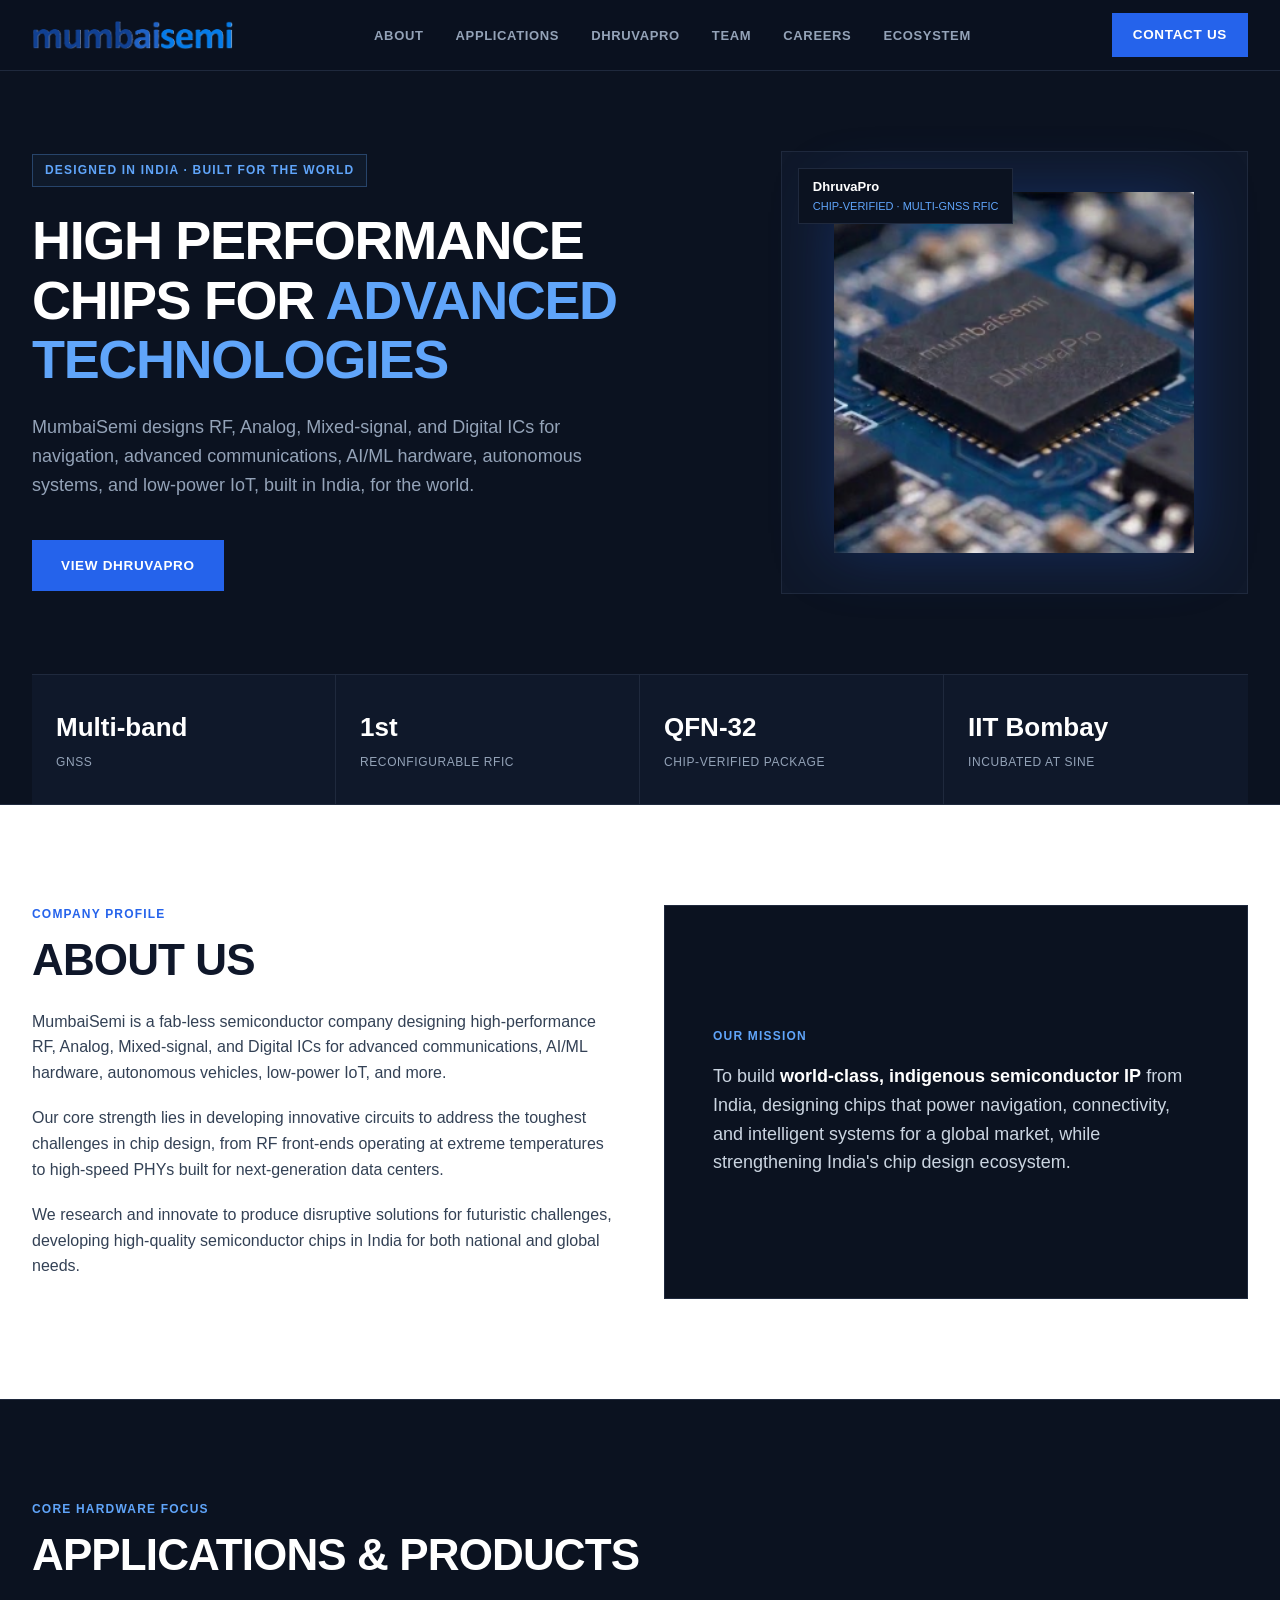
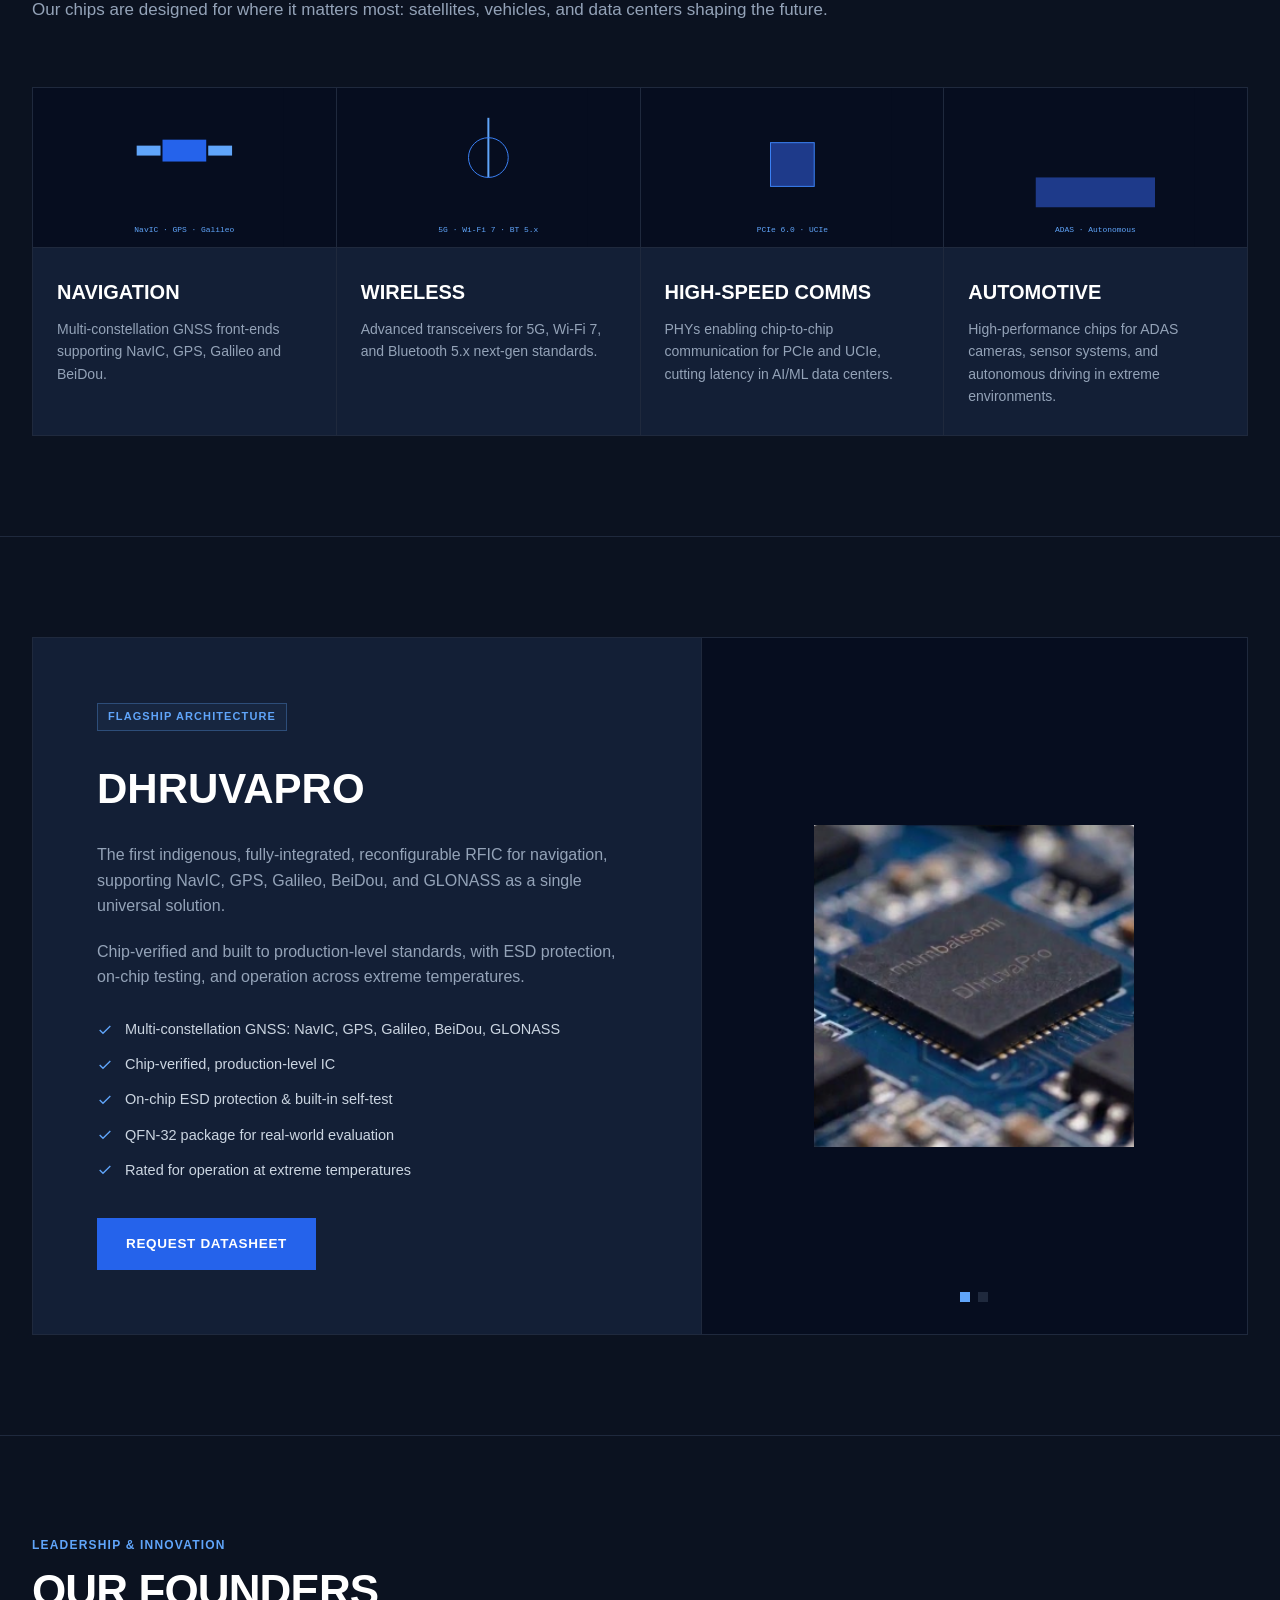
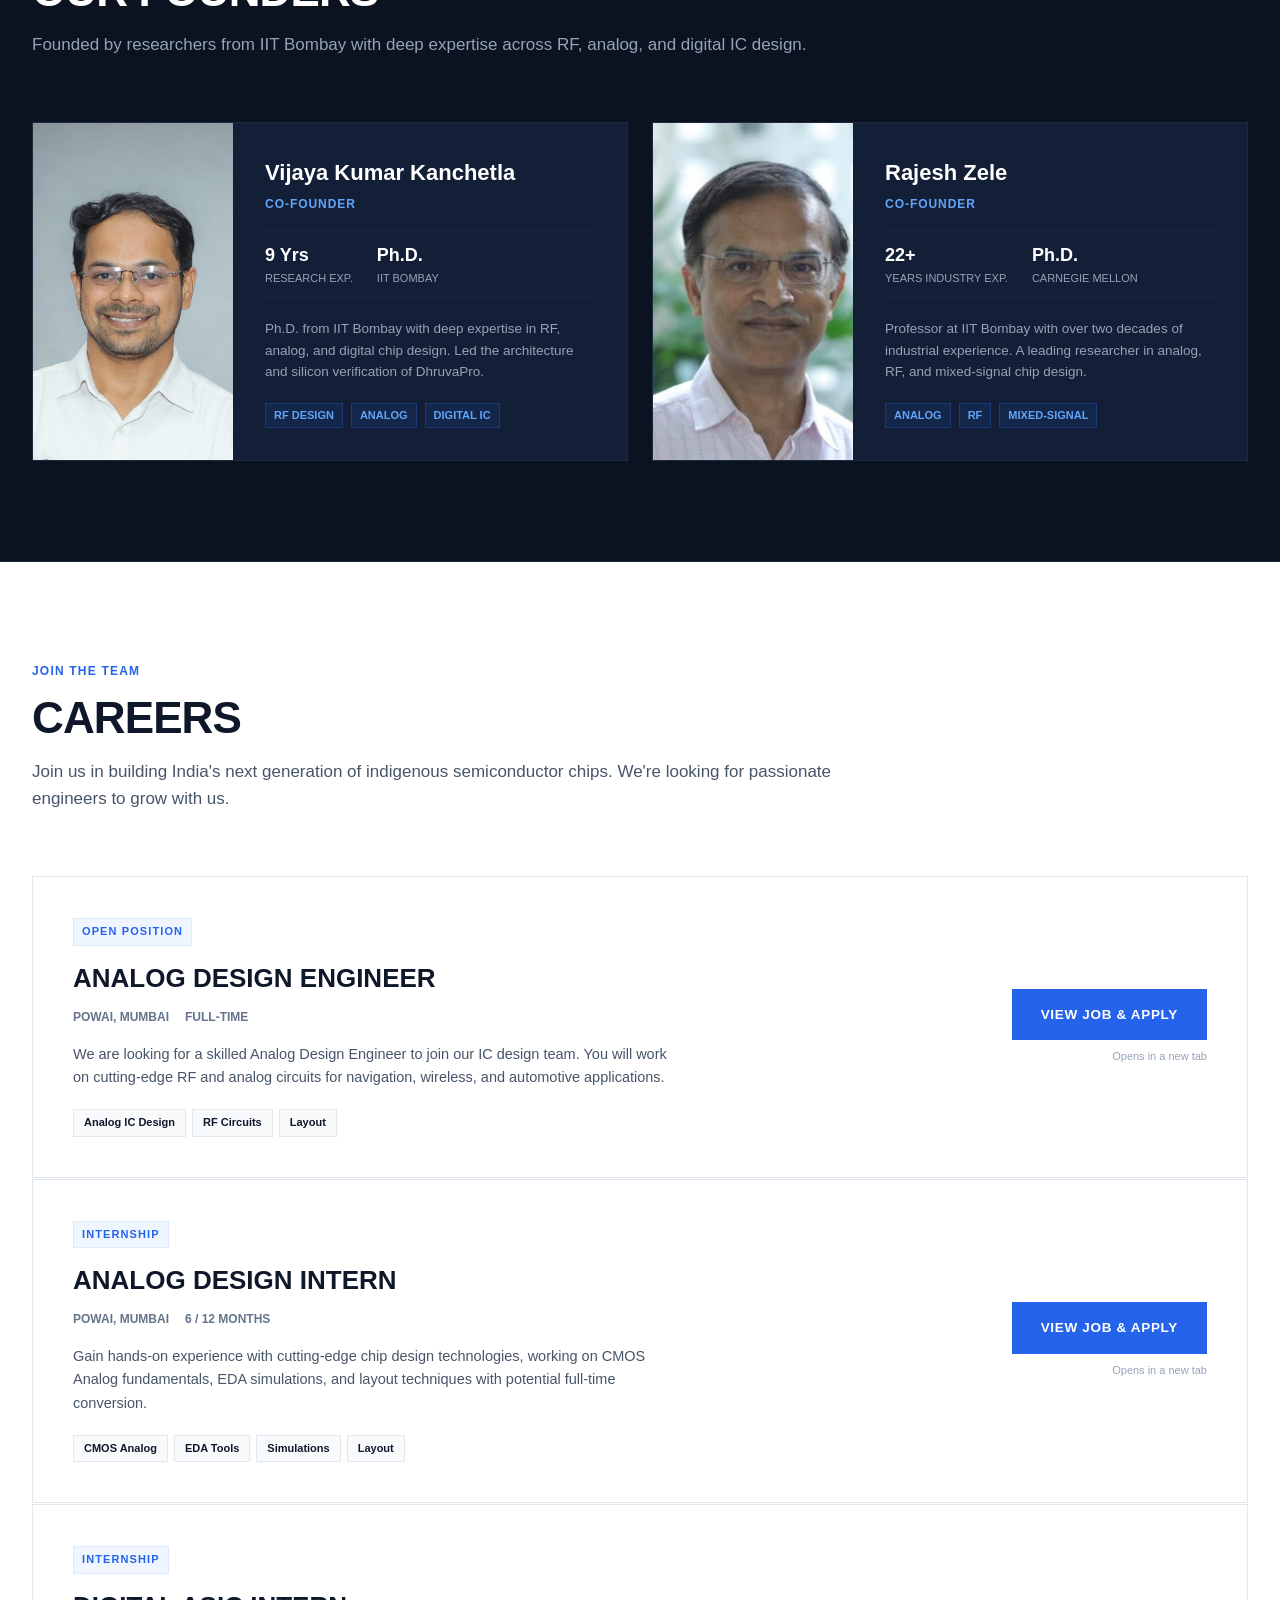
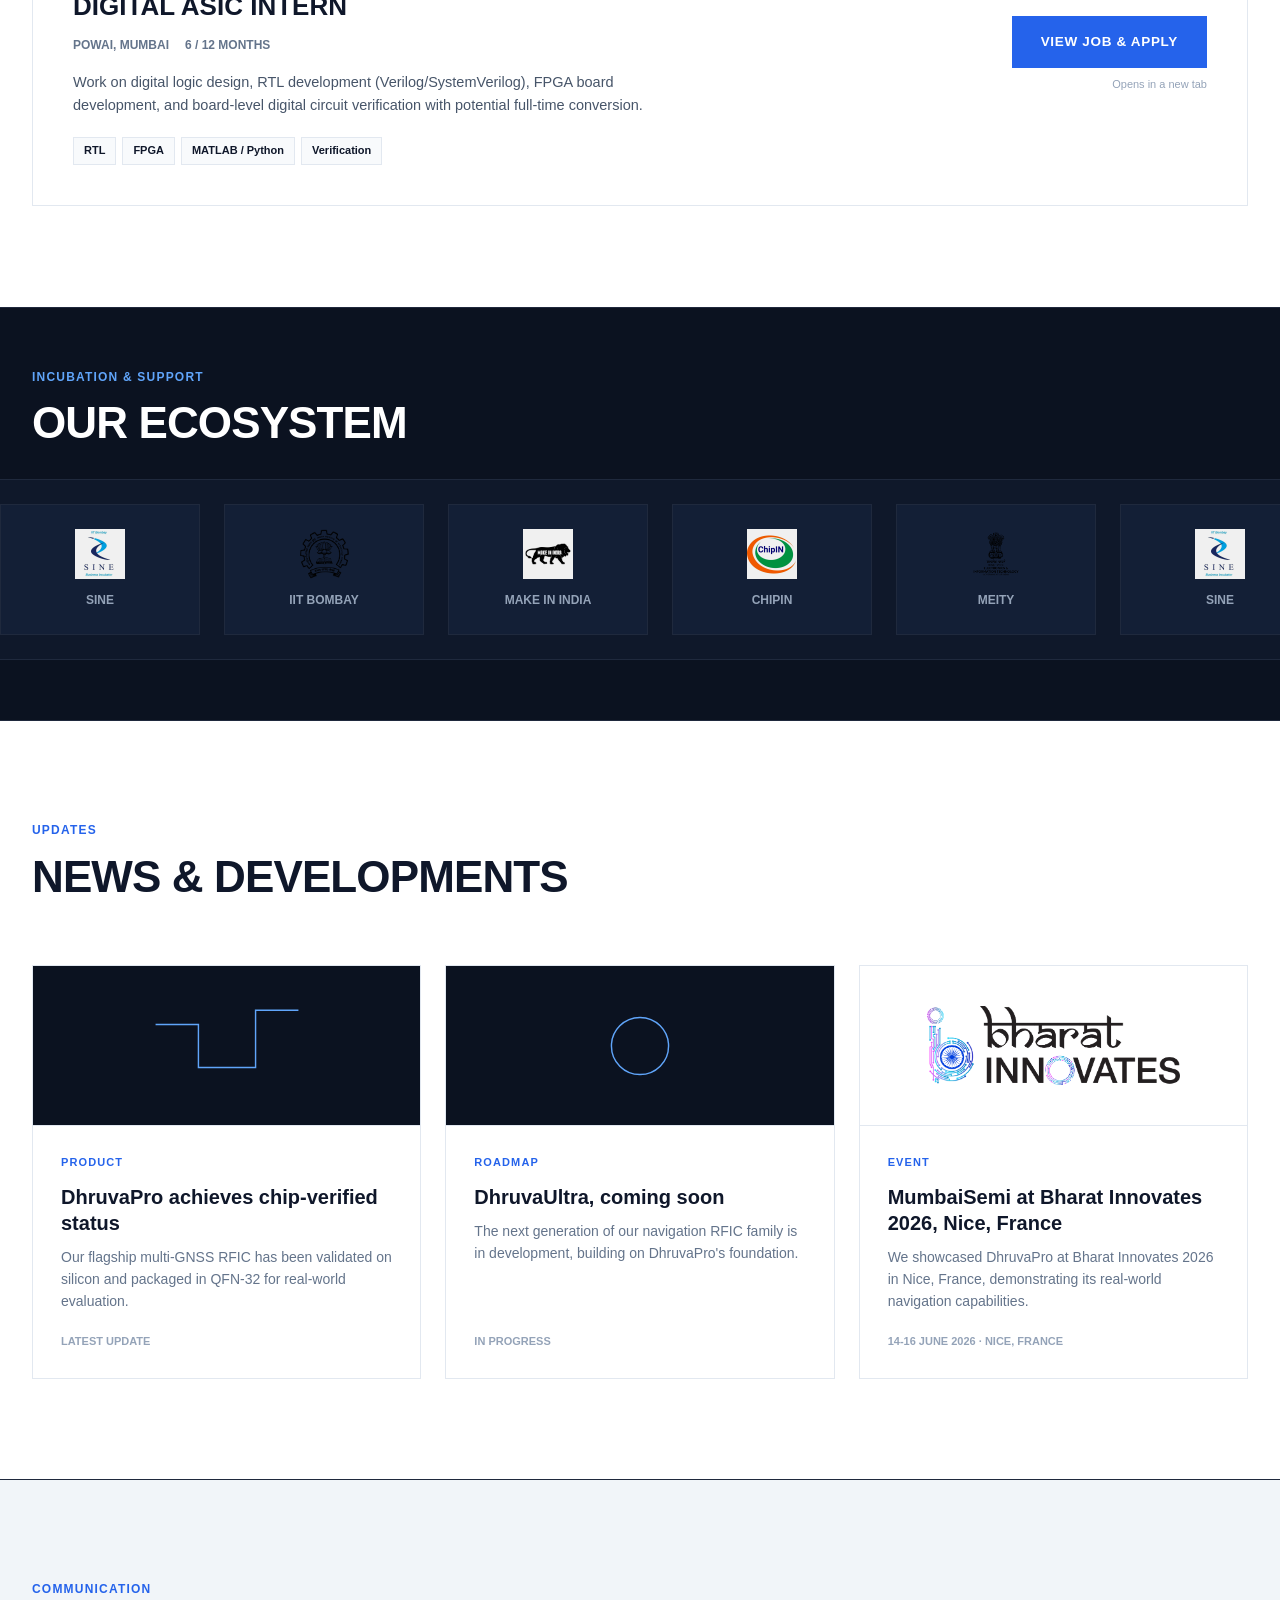
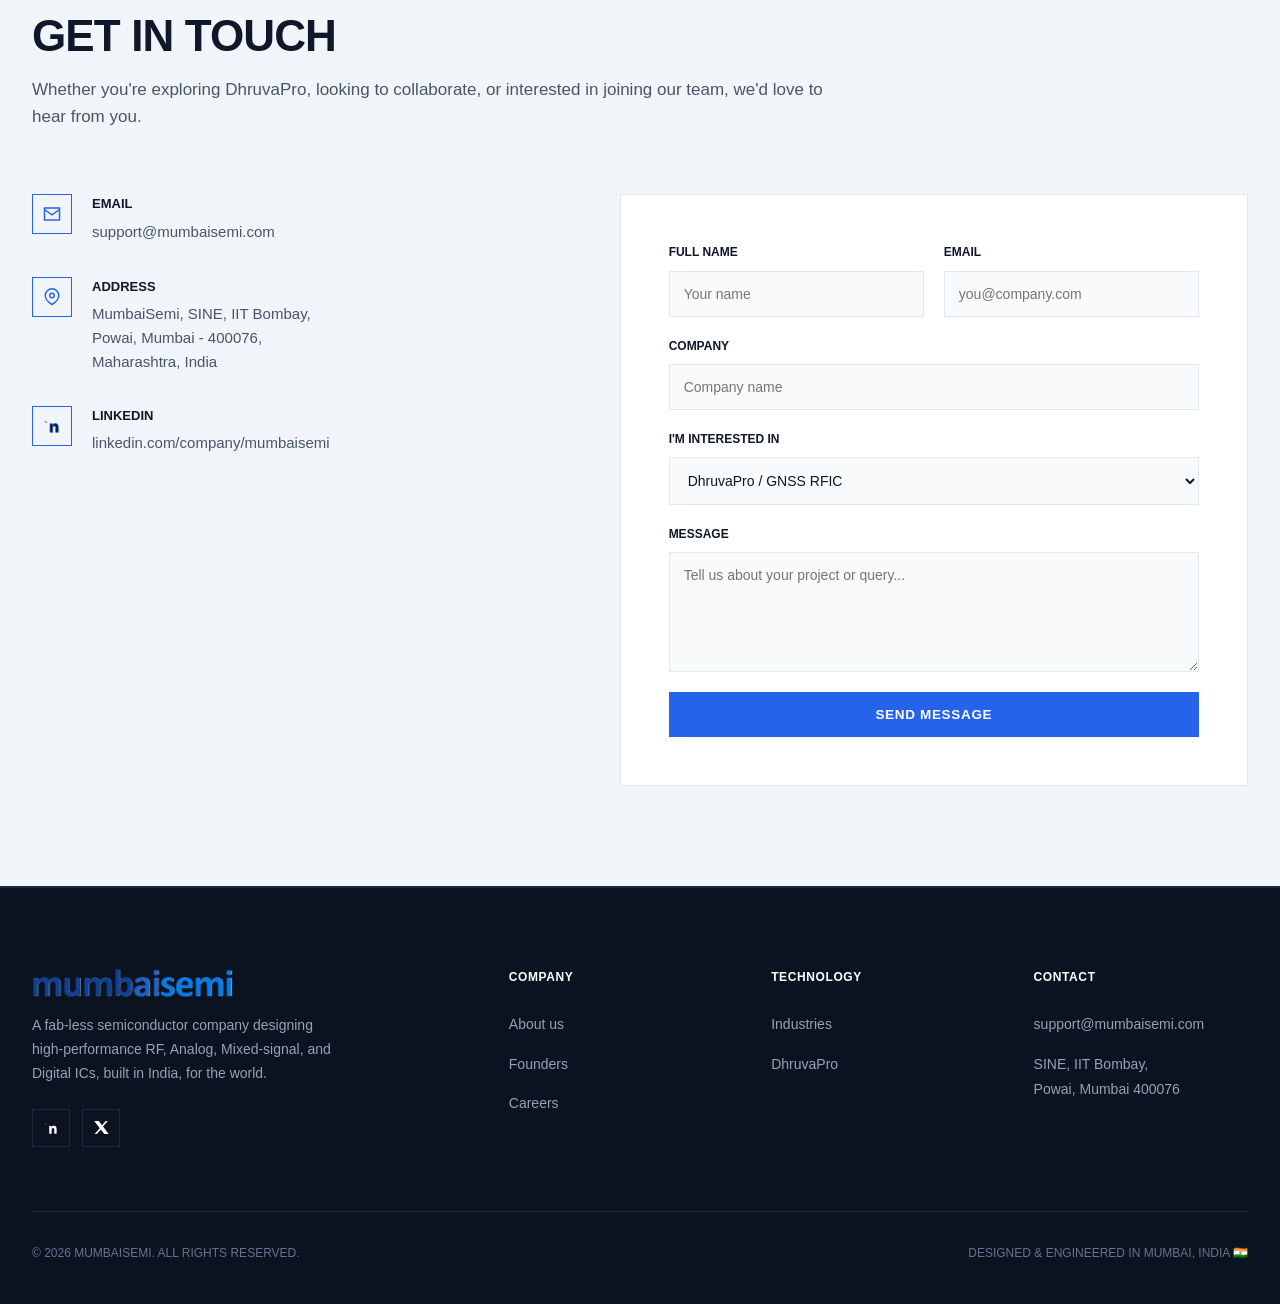
==== commit 7662216f: "Update index.html" ====
--- a/index.html
+++ b/index.html
@@ -5,11 +5,6 @@
 <meta name="viewport" content="width=device-width, initial-scale=1.0">
 <title>MumbaiSemi — Indigenous Semiconductor Chips</title>
 <meta name="description" content="MumbaiSemi is a fab-less semiconductor company designing high-performance RF, Analog, Mixed-signal, and Digital ICs for navigation, communications, AI/ML hardware, automotive, and IoT.">
-
-<!-- Hardware & Geometric Fonts -->
-<link rel="preconnect" href="https://fonts.googleapis.com">
-<link rel="preconnect" href="https://fonts.gstatic.com" crossorigin>
-<link href="https://fonts.googleapis.com/css2?family=JetBrains+Mono:wght@400;500;700&family=Space+Grotesk:wght@500;700;800&family=Inter:wght@400;500;600;700&display=swap" rel="stylesheet">
 
 <style>
   :root {
@@ -26,15 +21,15 @@
     --line: #1F293D;
     --line-light: #E2E8F0;
     --white: #FFFFFF;
-    --font-heading: 'Space Grotesk', -apple-system, sans-serif;
-    --font-mono: 'JetBrains Mono', monospace;
-    --font-body: 'Inter', -apple-system, sans-serif;
-  }
-
+    /* RESTORED: Your original font stack */
+    --font: -apple-system, BlinkMacSystemFont, "Segoe UI", Inter, Roboto, "Helvetica Neue", Arial, sans-serif;
+  }
+
+  /* SambaNova Rule: Sharp edges everywhere (0px radius) */
   * { box-sizing: border-box; margin: 0; padding: 0; border-radius: 0 !important; }
   html { scroll-behavior: smooth; }
   body {
-    font-family: var(--font-body);
+    font-family: var(--font);
     color: var(--slate-light);
     background: var(--navy);
     line-height: 1.6;
@@ -47,10 +42,10 @@
 
   .wrap { max-width: 1280px; margin: 0 auto; padding: 0 32px; }
 
-  /* ===== Buttons ===== */
+  /* ===== Buttons (Flat & Sharp) ===== */
   .btn {
     display: inline-flex; align-items: center; justify-content: center; gap: 10px;
-    font-family: var(--font-mono); font-size: 13px; font-weight: 700;
+    font-family: var(--font); font-size: 13.5px; font-weight: 700;
     padding: 14px 28px; transition: all .15s ease; cursor: pointer;
     border: 1px solid transparent; text-transform: uppercase; letter-spacing: 0.05em;
     white-space: nowrap;
@@ -59,8 +54,6 @@
   .btn-primary:hover { background: var(--blue-light); border-color: var(--blue-light); }
   .btn-outline-dark { border: 1px solid var(--line); color: var(--white); background: transparent; }
   .btn-outline-dark:hover { border-color: var(--cyan); color: var(--cyan); background: rgba(96,165,250,0.05); }
-  .btn-outline-light { border: 1px solid var(--ink); color: var(--ink); background: transparent; }
-  .btn-outline-light:hover { border-color: var(--blue); color: var(--blue); }
 
   /* ===== Header / Navbar ===== */
   header {
@@ -77,7 +70,7 @@
   .logo img { height: 30px; width: auto; display: block; }
   .nav-links { display: flex; align-items: center; gap: 32px; }
   .nav-links a {
-    color: var(--slate); font-family: var(--font-mono); font-size: 13px; font-weight: 500;
+    color: var(--slate); font-size: 13px; font-weight: 600;
     transition: color .2s ease; text-transform: uppercase; letter-spacing: 0.05em;
   }
   .nav-links a:hover { color: var(--cyan); }
@@ -95,7 +88,7 @@
     .menu-toggle { display: block; }
   }
 
-  /* ===== Hero ===== */
+  /* ===== Hero Section ===== */
   .hero {
     background: var(--navy);
     color: #fff;
@@ -110,13 +103,13 @@
   }
   .eyebrow {
     display: inline-flex; align-items: center; gap: 10px;
-    font-family: var(--font-mono); font-size: 12px; font-weight: 700; letter-spacing: 0.1em;
+    font-size: 12px; font-weight: 700; letter-spacing: 0.1em;
     color: var(--cyan); text-transform: uppercase; margin-bottom: 24px;
     border: 1px solid rgba(96,165,250,0.3); padding: 6px 12px; background: rgba(96,165,250,0.05);
   }
   .hero h1 {
-    font-family: var(--font-heading); font-size: 56px; font-weight: 800; line-height: 1.05;
-    letter-spacing: -0.03em; margin-bottom: 24px; text-transform: uppercase;
+    font-size: 54px; font-weight: 800; line-height: 1.1;
+    letter-spacing: -0.025em; margin-bottom: 24px; text-transform: uppercase;
   }
   .hero h1 span { color: var(--cyan); }
   .hero p.lead {
@@ -141,12 +134,13 @@
     padding: 8px 14px;
   }
   .hero-product-tag .pt-name {
-    font-family: var(--font-mono); font-size: 13px; font-weight: 700; color: #fff;
+    font-size: 13px; font-weight: 700; color: #fff;
   }
   .hero-product-tag .pt-sub {
-    font-family: var(--font-mono); font-size: 10px; color: var(--cyan); text-transform: uppercase;
-  }
-
+    font-size: 11px; color: var(--cyan); text-transform: uppercase;
+  }
+
+  /* Grid Metrics Bar (SambaNova style) */
   .hero-stats {
     display: grid; grid-template-columns: repeat(4, 1fr);
     border-top: 1px solid var(--line); margin-top: 80px;
@@ -156,9 +150,9 @@
   }
   .hero-stat:last-child { border-right: none; }
   .hero-stat .num {
-    font-family: var(--font-heading); font-size: 28px; font-weight: 800; color: #fff; margin-bottom: 4px;
-  }
-  .hero-stat .label { font-family: var(--font-mono); font-size: 11px; color: var(--slate); text-transform: uppercase; }
+    font-size: 26px; font-weight: 800; color: #fff; margin-bottom: 4px;
+  }
+  .hero-stat .label { font-size: 12px; color: var(--slate); text-transform: uppercase; letter-spacing: 0.05em; }
 
   @media (max-width: 900px) {
     .hero h1 { font-size: 38px; }
@@ -168,18 +162,18 @@
     .hero-stat { border-bottom: 1px solid var(--line); }
   }
 
-  /* ===== Section Headers ===== */
+  /* ===== Section Headers (Left-Aligned, Non-AI) ===== */
   .section { padding: 100px 0; }
   .section-dark { background: var(--navy); color: #fff; }
   .section-light { background: #FFFFFF; color: var(--ink); }
   .section-head { max-width: 800px; margin-bottom: 64px; text-align: left; }
   .kicker {
-    font-family: var(--font-mono); font-size: 12px; font-weight: 700; letter-spacing: 0.1em;
+    font-size: 12px; font-weight: 800; letter-spacing: 0.1em;
     text-transform: uppercase; color: var(--blue); margin-bottom: 12px; display: block;
   }
   .section-dark .kicker { color: var(--cyan); }
   .section-head h2 {
-    font-family: var(--font-heading); font-size: 44px; font-weight: 800; letter-spacing: -0.02em;
+    font-size: 44px; font-weight: 800; letter-spacing: -0.02em;
     margin-bottom: 16px; line-height: 1.1; text-transform: uppercase;
   }
   .section-light .section-head h2 { color: var(--ink); }
@@ -195,7 +189,7 @@
     display: flex; flex-direction: column; justify-content: center;
   }
   .mission-card .tag {
-    font-family: var(--font-mono); font-size: 12px; font-weight: 700; letter-spacing: 0.1em;
+    font-size: 12px; font-weight: 800; letter-spacing: 0.1em;
     text-transform: uppercase; color: var(--cyan); margin-bottom: 16px; display: block;
   }
   .mission-card p { font-size: 18px; line-height: 1.6; color: var(--slate-light); }
@@ -203,7 +197,7 @@
 
   @media (max-width: 900px) { .about-grid { grid-template-columns: 1fr; } }
 
-  /* ===== Industry / Applications Grid ===== */
+  /* ===== Industrial Application Grid ===== */
   .industry-grid { display: grid; grid-template-columns: repeat(4, 1fr); gap: 1px; background: var(--line); border: 1px solid var(--line); }
   .industry-card {
     background: var(--navy-card); display: flex; flex-direction: column;
@@ -215,24 +209,24 @@
     display: flex; align-items: center; justify-content: center;
   }
   .ind-card-body { padding: 28px 24px; }
-  .ind-card-body h3 { font-family: var(--font-heading); font-size: 20px; font-weight: 700; margin-bottom: 10px; color: #fff; text-transform: uppercase; }
+  .ind-card-body h3 { font-size: 20px; font-weight: 800; margin-bottom: 10px; color: #fff; text-transform: uppercase; }
   .ind-card-body p { font-size: 14px; color: var(--slate); line-height: 1.6; }
 
   @media (max-width: 980px) { .industry-grid { grid-template-columns: repeat(2, 1fr); } }
   @media (max-width: 620px) { .industry-grid { grid-template-columns: 1fr; } }
 
-  /* ===== Spotlight / DhruvaPro ===== */
+  /* ===== Spotlight / Hardware Architecture ===== */
   .spotlight {
     border: 1px solid var(--line); background: var(--navy-card);
     display: grid; grid-template-columns: 1.1fr 0.9fr; align-items: center;
   }
   .spotlight-content { padding: 64px; }
   .spotlight-badge {
-    display: inline-block; font-family: var(--font-mono); font-size: 11px; font-weight: 700;
+    display: inline-block; font-size: 11px; font-weight: 800;
     letter-spacing: 0.1em; text-transform: uppercase; color: var(--cyan);
     border: 1px solid rgba(96,165,250,0.3); padding: 4px 10px; margin-bottom: 24px; background: rgba(96,165,250,0.05);
   }
-  .spotlight-content h3 { font-family: var(--font-heading); font-size: 42px; font-weight: 800; margin-bottom: 20px; color: #fff; text-transform: uppercase; }
+  .spotlight-content h3 { font-size: 42px; font-weight: 800; margin-bottom: 20px; color: #fff; text-transform: uppercase; }
   .spotlight-content > p { color: var(--slate); font-size: 16px; margin-bottom: 20px; }
   .spotlight-content ul { display: flex; flex-direction: column; gap: 12px; margin: 28px 0 36px; }
   .spotlight-content ul li { font-size: 14.5px; color: var(--slate-light); display: flex; align-items: center; gap: 12px; }
@@ -249,7 +243,7 @@
     .spotlight-image { border-left: none; border-top: 1px solid var(--line); min-height: 350px; }
   }
 
-  /* ===== Team ===== */
+  /* ===== Team Grid ===== */
   .team-grid { display: grid; grid-template-columns: repeat(2, 1fr); gap: 24px; }
   .team-card {
     background: var(--navy-card); border: 1px solid var(--line);
@@ -258,14 +252,14 @@
   .team-photo { background: #1a2f50; position: relative; min-height: 240px; }
   .team-photo img { width: 100%; height: 100%; object-fit: cover; }
   .team-info { padding: 32px; display: flex; flex-direction: column; justify-content: center; }
-  .team-info h4 { font-family: var(--font-heading); font-size: 22px; font-weight: 700; color: #fff; margin-bottom: 4px; }
-  .team-info .role { font-family: var(--font-mono); font-size: 11px; font-weight: 700; color: var(--cyan); text-transform: uppercase; letter-spacing: 0.08em; margin-bottom: 16px; }
+  .team-info h4 { font-size: 22px; font-weight: 800; color: #fff; margin-bottom: 4px; }
+  .team-info .role { font-size: 12px; font-weight: 800; color: var(--cyan); text-transform: uppercase; letter-spacing: 0.08em; margin-bottom: 16px; }
   .team-info .bio { font-size: 13.5px; color: var(--slate); margin-bottom: 20px; line-height: 1.6; }
   .team-exp { display: flex; gap: 24px; margin-bottom: 20px; border-top: 1px solid var(--line); border-bottom: 1px solid var(--line); padding: 10px 0; }
-  .team-exp-item .exp-val { font-family: var(--font-heading); font-size: 18px; font-weight: 700; color: #fff; }
-  .team-exp-item .exp-label { font-family: var(--font-mono); font-size: 10px; color: var(--slate); text-transform: uppercase; }
+  .team-exp-item .exp-val { font-size: 18px; font-weight: 800; color: #fff; }
+  .team-exp-item .exp-label { font-size: 11px; color: var(--slate); text-transform: uppercase; }
   .team-tags { display: flex; flex-wrap: wrap; gap: 8px; }
-  .team-tag { font-family: var(--font-mono); font-size: 10px; font-weight: 700; background: rgba(37,99,235,0.1); color: var(--cyan); border: 1px solid rgba(37,99,235,0.3); padding: 3px 8px; text-transform: uppercase; }
+  .team-tag { font-size: 11px; font-weight: 700; background: rgba(37,99,235,0.1); color: var(--cyan); border: 1px solid rgba(37,99,235,0.3); padding: 3px 8px; text-transform: uppercase; }
 
   @media (max-width: 900px) { .team-grid { grid-template-columns: 1fr; } }
   @media (max-width: 600px) { .team-card { grid-template-columns: 1fr; } }
@@ -279,18 +273,18 @@
   .job-card:hover { border-color: var(--blue); }
   .job-left { flex: 1; min-width: 280px; }
   .job-tag {
-    display: inline-block; font-family: var(--font-mono); font-size: 10px; font-weight: 700;
+    display: inline-block; font-size: 11px; font-weight: 800;
     letter-spacing: 0.1em; text-transform: uppercase; color: var(--blue);
     background: #EFF6FF; border: 1px solid #DBEAFE; padding: 4px 8px; margin-bottom: 12px;
   }
-  h3.job-title { font-family: var(--font-heading); font-size: 26px; font-weight: 800; color: var(--ink); margin-bottom: 8px; text-transform: uppercase; }
+  h3.job-title { font-size: 26px; font-weight: 800; color: var(--ink); margin-bottom: 8px; text-transform: uppercase; }
   .job-meta { display: flex; gap: 16px; margin-bottom: 16px; align-items: center; }
-  .job-loc, .job-type { font-family: var(--font-mono); font-size: 12px; color: #64748B; text-transform: uppercase; }
+  .job-loc, .job-type { font-size: 12px; color: #64748B; text-transform: uppercase; font-weight: 600; }
   .job-desc { font-size: 14.5px; color: #475569; margin-bottom: 20px; max-width: 600px; }
   .job-skills { display: flex; flex-wrap: wrap; gap: 6px; }
-  .job-skills span { font-family: var(--font-mono); font-size: 11px; font-weight: 500; background: var(--bg-light); color: var(--ink); padding: 4px 10px; border: 1px solid var(--line-light); }
+  .job-skills span { font-size: 11px; font-weight: 600; background: var(--bg-light); color: var(--ink); padding: 4px 10px; border: 1px solid var(--line-light); }
   .job-right { display: flex; flex-direction: column; align-items: flex-end; gap: 8px; }
-  .job-note { font-family: var(--font-mono); font-size: 11px; color: #94A3B8; }
+  .job-note { font-size: 11px; color: #94A3B8; }
 
   /* ===== Ecosystem Marquee ===== */
   .eco-marquee-wrap {
@@ -304,17 +298,17 @@
     display: flex; flex-direction: column; align-items: center; justify-content: center; gap: 12px;
   }
   .eco-tile img { max-height: 50px; max-width: 120px; object-fit: contain; filter: brightness(0.9) contrast(1.1); }
-  .eco-tile span { font-family: var(--font-mono); font-size: 11px; font-weight: 700; color: var(--slate); text-transform: uppercase; }
-
-  /* ===== Insights ===== */
+  .eco-tile span { font-size: 12px; font-weight: 700; color: var(--slate); text-transform: uppercase; }
+
+  /* ===== News / Insights ===== */
   .insight-grid { display: grid; grid-template-columns: repeat(3, 1fr); gap: 24px; }
   .insight-card { background: #FFFFFF; border: 1px solid var(--line-light); display: flex; flex-direction: column; }
   .insight-thumb { height: 160px; background: var(--navy); display: flex; align-items: center; justify-content: center; border-bottom: 1px solid var(--line-light); }
   .insight-body { padding: 28px; flex: 1; display: flex; flex-direction: column; }
-  .insight-tag { font-family: var(--font-mono); font-size: 10px; font-weight: 700; color: var(--blue); letter-spacing: 0.1em; text-transform: uppercase; margin-bottom: 12px; }
-  .insight-body h4 { font-family: var(--font-heading); font-size: 20px; font-weight: 700; color: var(--ink); margin-bottom: 10px; line-height: 1.3; }
+  .insight-tag { font-size: 11px; font-weight: 800; color: var(--blue); letter-spacing: 0.1em; text-transform: uppercase; margin-bottom: 12px; }
+  .insight-body h4 { font-size: 20px; font-weight: 800; color: var(--ink); margin-bottom: 10px; line-height: 1.3; }
   .insight-body p { font-size: 14px; color: #64748B; margin-bottom: 20px; flex: 1; }
-  .insight-date { font-family: var(--font-mono); font-size: 11px; color: #94A3B8; text-transform: uppercase; }
+  .insight-date { font-size: 11px; font-weight: 600; color: #94A3B8; text-transform: uppercase; }
 
   @media (max-width: 900px) { .insight-grid { grid-template-columns: 1fr; } }
 
@@ -324,16 +318,16 @@
   .contact-item { display: flex; gap: 20px; align-items: flex-start; }
   .contact-item .ic { width: 40px; height: 40px; border: 1px solid var(--blue); display: flex; align-items: center; justify-content: center; flex-shrink: 0; }
   .contact-item .ic svg { width: 18px; height: 18px; stroke: var(--blue); }
-  .contact-item h4 { font-family: var(--font-mono); font-size: 12px; font-weight: 700; text-transform: uppercase; color: var(--ink); margin-bottom: 4px; }
+  .contact-item h4 { font-size: 13px; font-weight: 800; text-transform: uppercase; color: var(--ink); margin-bottom: 4px; }
   .contact-item p, .contact-item a { font-size: 15px; color: #475569; }
 
   .contact-form { background: #FFFFFF; border: 1px solid var(--line-light); padding: 48px; }
   .form-row { display: grid; grid-template-columns: 1fr 1fr; gap: 20px; margin-bottom: 20px; }
   .form-group { display: flex; flex-direction: column; gap: 8px; }
   .form-group.full { grid-column: 1/-1; }
-  .form-group label { font-family: var(--font-mono); font-size: 11px; font-weight: 700; text-transform: uppercase; color: var(--ink); }
+  .form-group label { font-size: 12px; font-weight: 700; text-transform: uppercase; color: var(--ink); }
   .form-group input, .form-group textarea, .form-group select {
-    border: 1px solid var(--line-light); padding: 14px; font-size: 14px; font-family: var(--font-body); color: var(--ink); background: #F8FAFC;
+    border: 1px solid var(--line-light); padding: 14px; font-size: 14px; font-family: var(--font); color: var(--ink); background: #F8FAFC;
   }
   .form-group input:focus, .form-group textarea:focus, .form-group select:focus {
     outline: none; border-color: var(--blue); background: #fff;
@@ -353,11 +347,11 @@
   .footer-social a { width: 38px; height: 38px; border: 1px solid var(--line); display: flex; align-items: center; justify-content: center; color: #fff; }
   .footer-social a:hover { border-color: var(--cyan); color: var(--cyan); }
   .footer-social svg { width: 16px; height: 16px; }
-  .footer-col h5 { font-family: var(--font-mono); font-size: 12px; font-weight: 700; text-transform: uppercase; color: #fff; margin-bottom: 24px; letter-spacing: 0.05em; }
+  .footer-col h5 { font-size: 12px; font-weight: 800; text-transform: uppercase; color: #fff; margin-bottom: 24px; letter-spacing: 0.05em; }
   .footer-col ul { display: flex; flex-direction: column; gap: 14px; }
   .footer-col a { font-size: 14px; color: var(--slate); transition: color .2s ease; }
   .footer-col a:hover { color: #fff; }
-  .footer-bottom { display: flex; justify-content: space-between; align-items: center; padding-top: 32px; font-family: var(--font-mono); font-size: 11px; color: #64748B; text-transform: uppercase; flex-wrap: wrap; gap: 16px; }
+  .footer-bottom { display: flex; justify-content: space-between; align-items: center; padding-top: 32px; font-size: 12px; color: #64748B; text-transform: uppercase; flex-wrap: wrap; gap: 16px; }
 
   @media (max-width: 900px) {
     .footer-grid { grid-template-columns: 1fr 1fr; gap: 40px; }
@@ -452,7 +446,7 @@
     <div class="about-grid">
       <div class="about-text">
         <span class="kicker">Company Profile</span>
-        <h2 style="font-family:var(--font-heading);font-size:44px;font-weight:800;letter-spacing:-0.02em;line-height:1.1;margin-bottom:24px;text-transform:uppercase;color:var(--ink);">About Us</h2>
+        <h2 style="font-size:44px;font-weight:800;letter-spacing:-0.02em;line-height:1.1;margin-bottom:24px;text-transform:uppercase;color:var(--ink);">About Us</h2>
         <p>MumbaiSemi is a fab-less semiconductor company designing high-performance RF, Analog, Mixed-signal, and Digital ICs for advanced communications, AI/ML hardware, autonomous vehicles, low-power IoT, and more.</p>
         <p>Our core strength lies in developing innovative circuits to address the toughest challenges in chip design, from RF front-ends operating at extreme temperatures to high-speed PHYs built for next-generation data centers.</p>
         <p>We research and innovate to produce disruptive solutions for futuristic challenges, developing high-quality semiconductor chips in India for both national and global needs.</p>
@@ -833,7 +827,7 @@
           </div>
         </div>
         <div class="contact-item">
-          <div class="ic"><svg viewBox="0 0 24 24" fill="currentColor"><path d="M20.45 20.45h-3.554v-5.57c0-1.328-.025-3.037-1.85-3.037-1.852 0-2.136 1.445-2.136 2.94v5.667H9.353V9h3.414v1.561h.048c.476-.9 1.637-1.85 3.37-1.85 3.602 0 4.267 2.37 4.267 5.455v6.284zM5.337 7.433a2.062 2.062 0 01-2.063-2.065 2.064 2.064 0 112.063 2.065zm1.782 13.019H3.555V9h3.564v11.452zM22.225 0H1.771C.792 0 0 .774 0 1.729v20.542C0 23.227.792 24 1.771 24h20.451C23.2 24 24 23.227 24 22.271V1.729C24 .774 23.2 0 22.222 0h.003z"/></svg></div>
+          <div class="ic"><svg viewBox="0 0 24 24" fill="currentColor"><path d="M20.45 20.45h-3.554v-5.57c0-1.328-.025-3.037-1.85-3.037-1.852 0-2.136 1.445-2.136 2.94v5.667H9.353V9h3.414v1.561h.048c.476-.9 1.637-1.85 3.37-1.85 3.602 0 4.267 2.37 4.267 5.455v6.284zM5.337 7.433a2.062 2.062 0 01-2.063-2.065 2.064 2.064 112.063 2.065zm1.782 13.019H3.555V9h3.564v11.452zM22.225 0H1.771C.792 0 0 .774 0 1.729v20.542C0 23.227.792 24 1.771 24h20.451C23.2 24 24 23.227 24 22.271V1.729C24 .774 23.2 0 22.222 0h.003z"/></svg></div>
           <div>
             <h4>LinkedIn</h4>
             <a href="https://www.linkedin.com/company/mumbaisemi" target="_blank" rel="noopener">linkedin.com/company/mumbaisemi</a>
@@ -893,7 +887,7 @@
         <p>A fab-less semiconductor company designing high-performance RF, Analog, Mixed-signal, and Digital ICs, built in India, for the world.</p>
         <div class="footer-social">
           <a href="https://www.linkedin.com/company/mumbaisemi" target="_blank" rel="noopener" aria-label="LinkedIn">
-            <svg viewBox="0 0 24 24" fill="currentColor"><path d="M20.45 20.45h-3.554v-5.57c0-1.328-.025-3.037-1.85-3.037-1.852 0-2.136 1.445-2.136 2.94v5.667H9.353V9h3.414v1.561h.048c.476-.9 1.637-1.85 3.37-1.85 3.602 0 4.267 2.37 4.267 5.455v6.284zM5.337 7.433a2.062 2.062 0 01-2.063-2.065 2.064 2.064 0 112.063 2.065zm1.782 13.019H3.555V9h3.564v11.452zM22.225 0H1.771C.792 0 0 .774 0 1.729v20.542C0 23.227.792 24 1.771 24h20.451C23.2 24 24 23.227 24 22.271V1.729C24 .774 23.2 0 22.222 0h.003z"/></svg>
+            <svg viewBox="0 0 24 24" fill="currentColor"><path d="M20.45 20.45h-3.554v-5.57c0-1.328-.025-3.037-1.85-3.037-1.852 0-2.136 1.445-2.136 2.94v5.667H9.353V9h3.414v1.561h.048c.476-.9 1.637-1.85 3.37-1.85 3.602 0 4.267 2.37 4.267 5.455v6.284zM5.337 7.433a2.062 2.062 0 01-2.063-2.065 2.064 2.064 112.063 2.065zm1.782 13.019H3.555V9h3.564v11.452zM22.225 0H1.771C.792 0 0 .774 0 1.729v20.542C0 23.227.792 24 1.771 24h20.451C23.2 24 24 23.227 24 22.271V1.729C24 .774 23.2 0 22.222 0h.003z"/></svg>
           </a>
           <a href="https://x.com/MumbaiSemi" target="_blank" rel="noopener" aria-label="X / Twitter">
             <svg viewBox="0 0 24 24" fill="currentColor"><path d="M18.9 1.5h3.3l-7.2 8.2 8.5 11.3h-6.6l-5.2-6.8-6 6.8h-3.3l7.7-8.8-8.2-10.7h6.8l4.7 6.2 5.5-6.2z"/></svg>
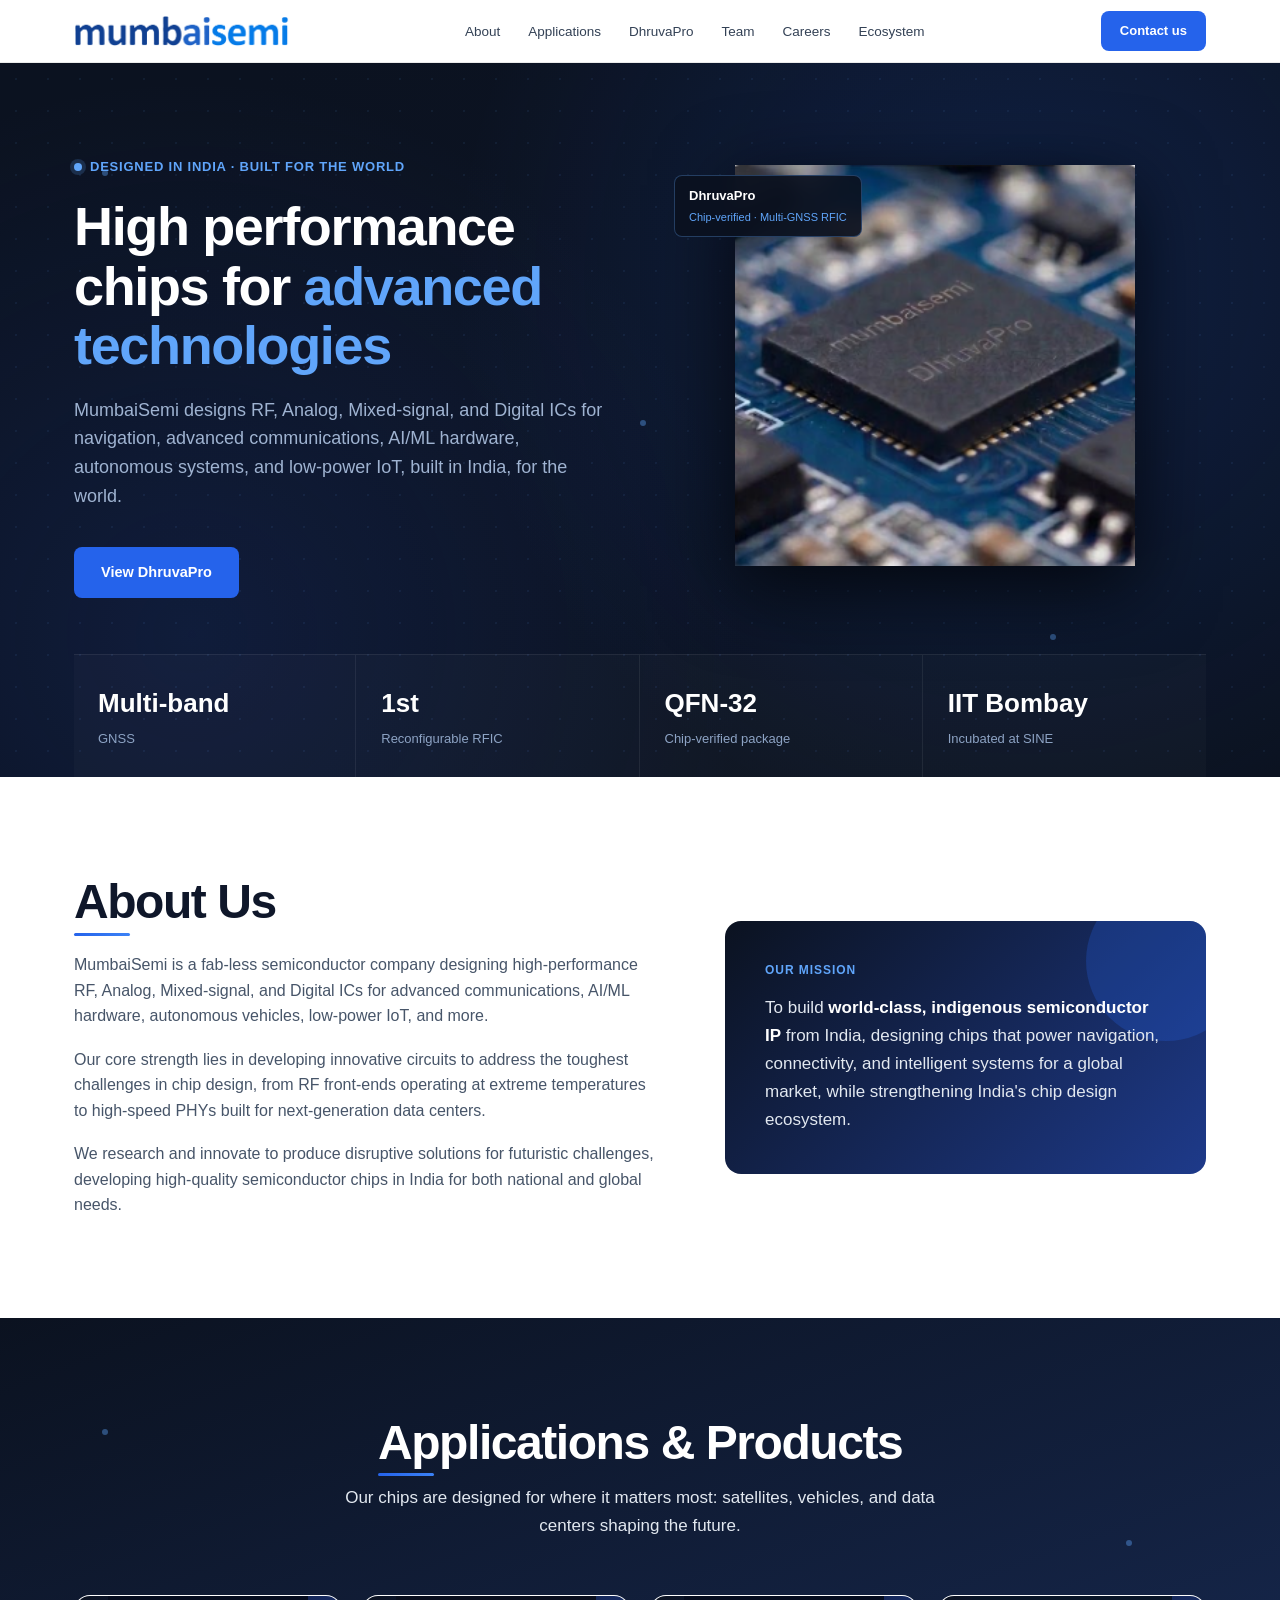
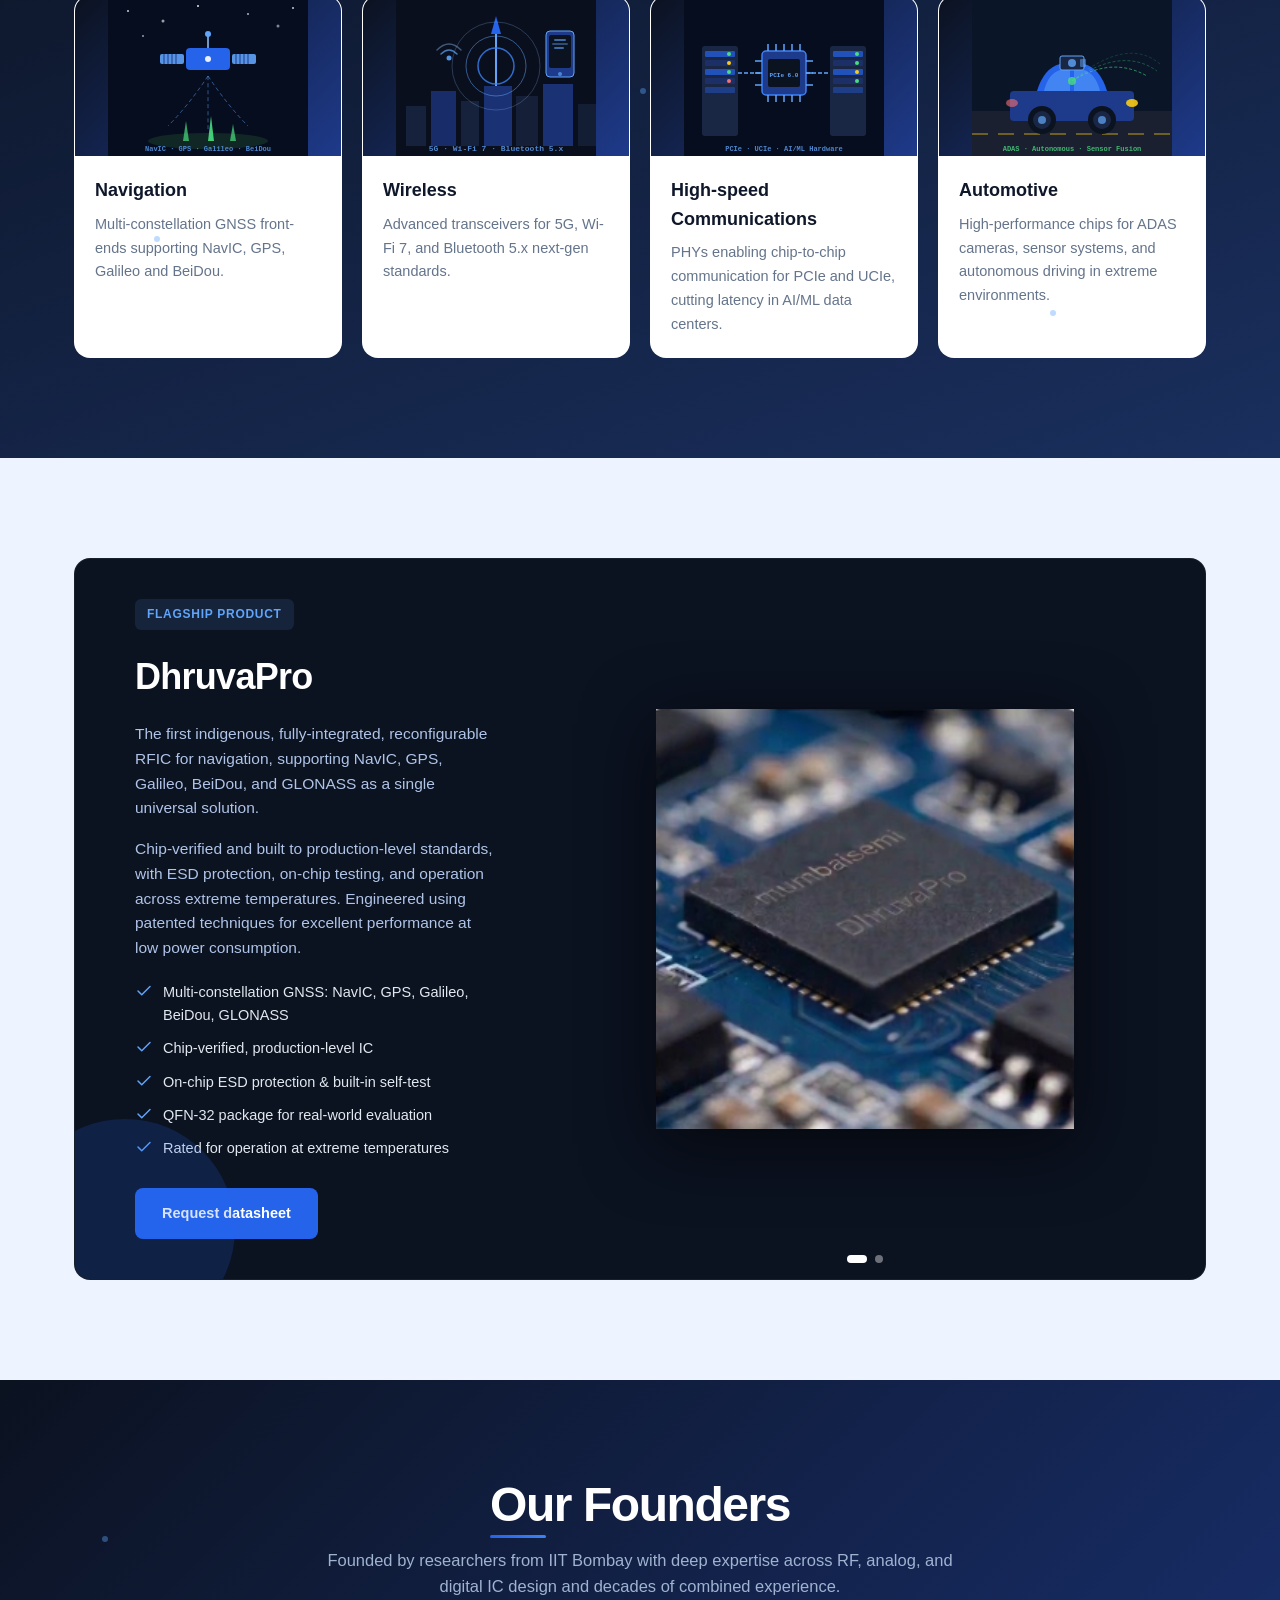
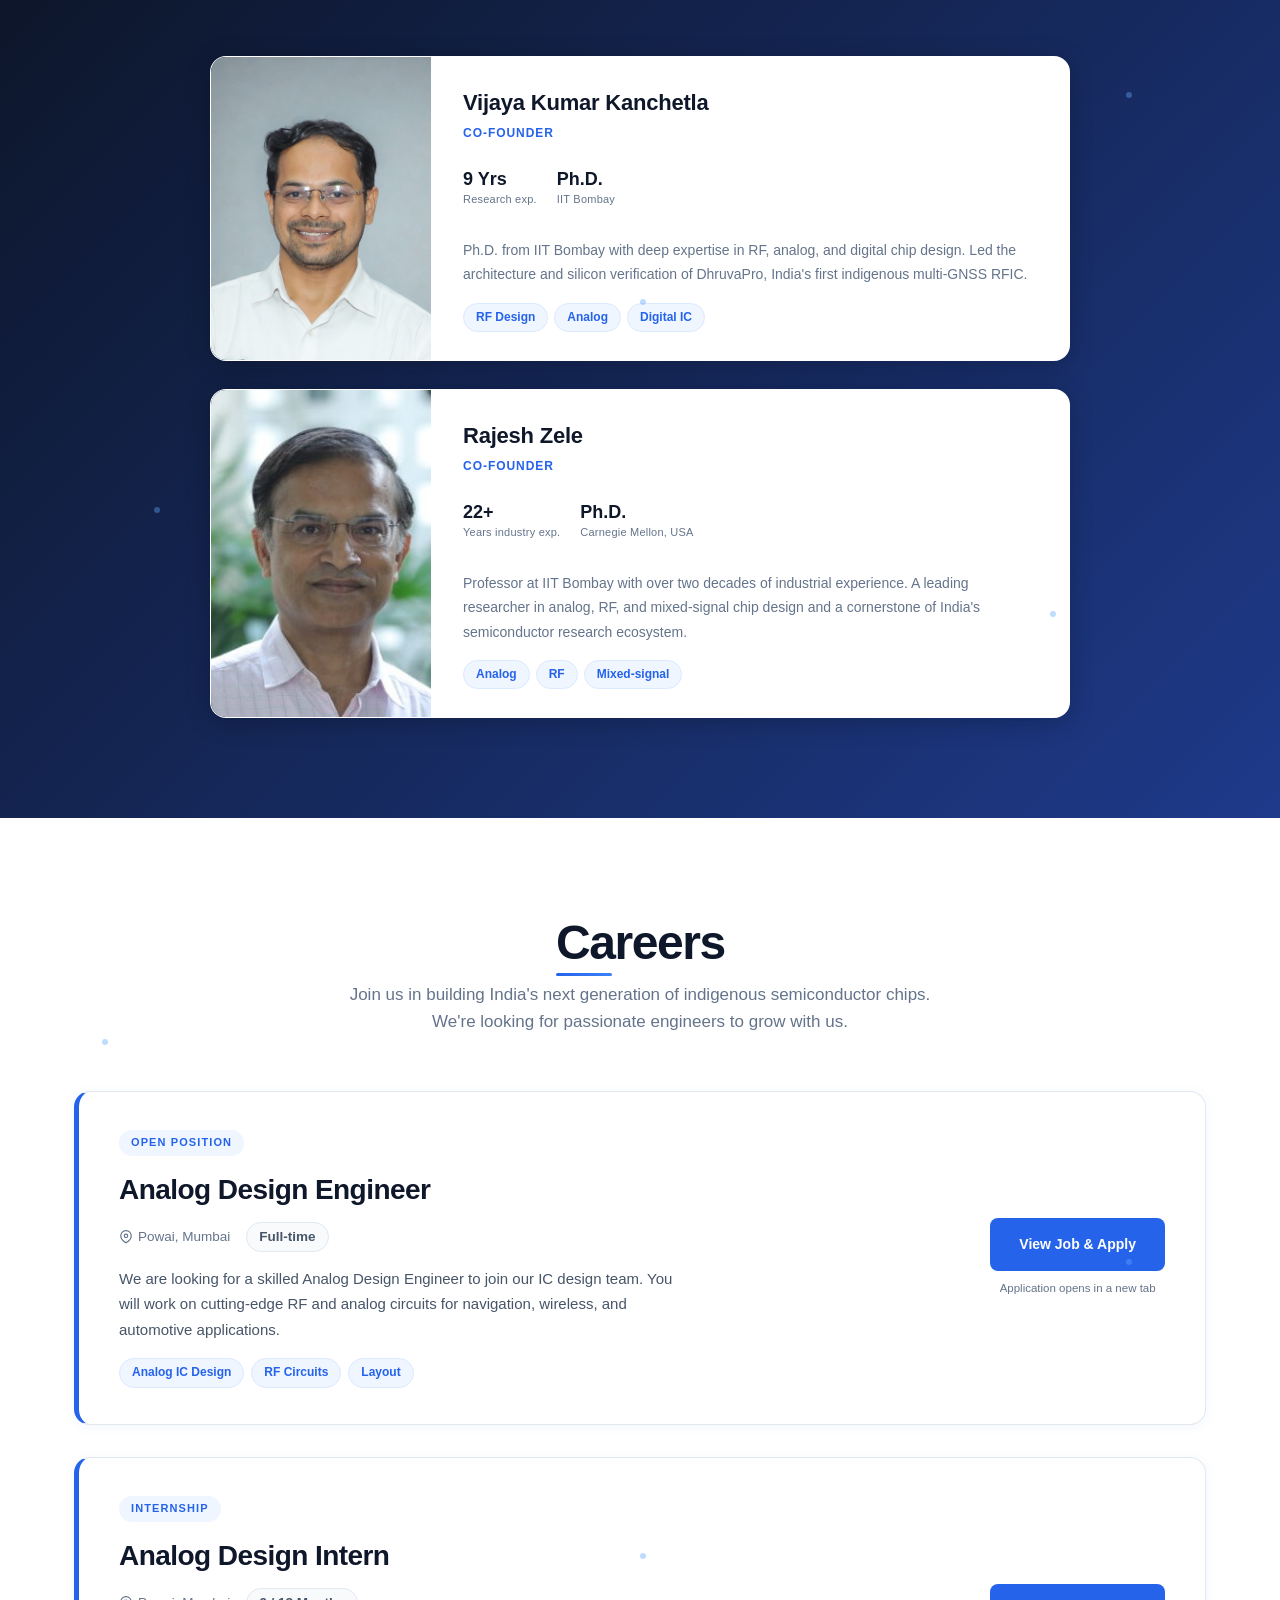
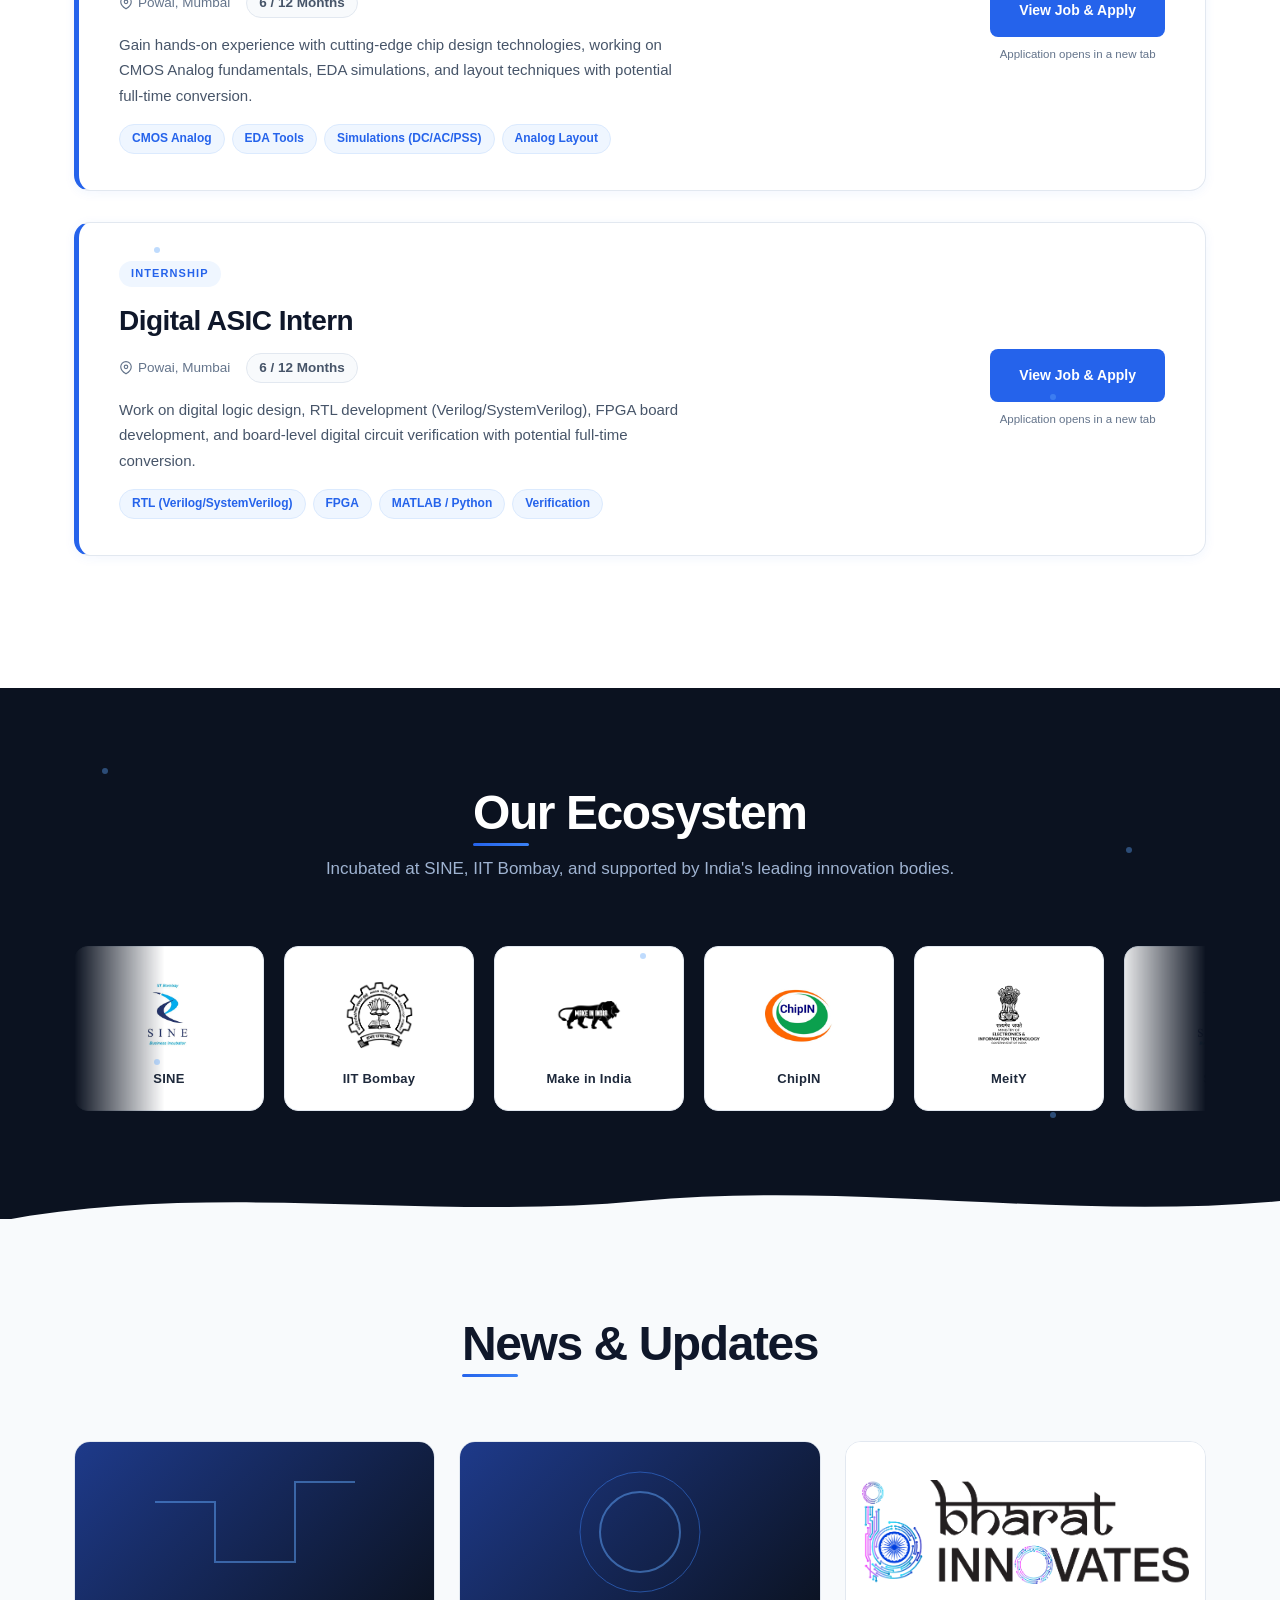
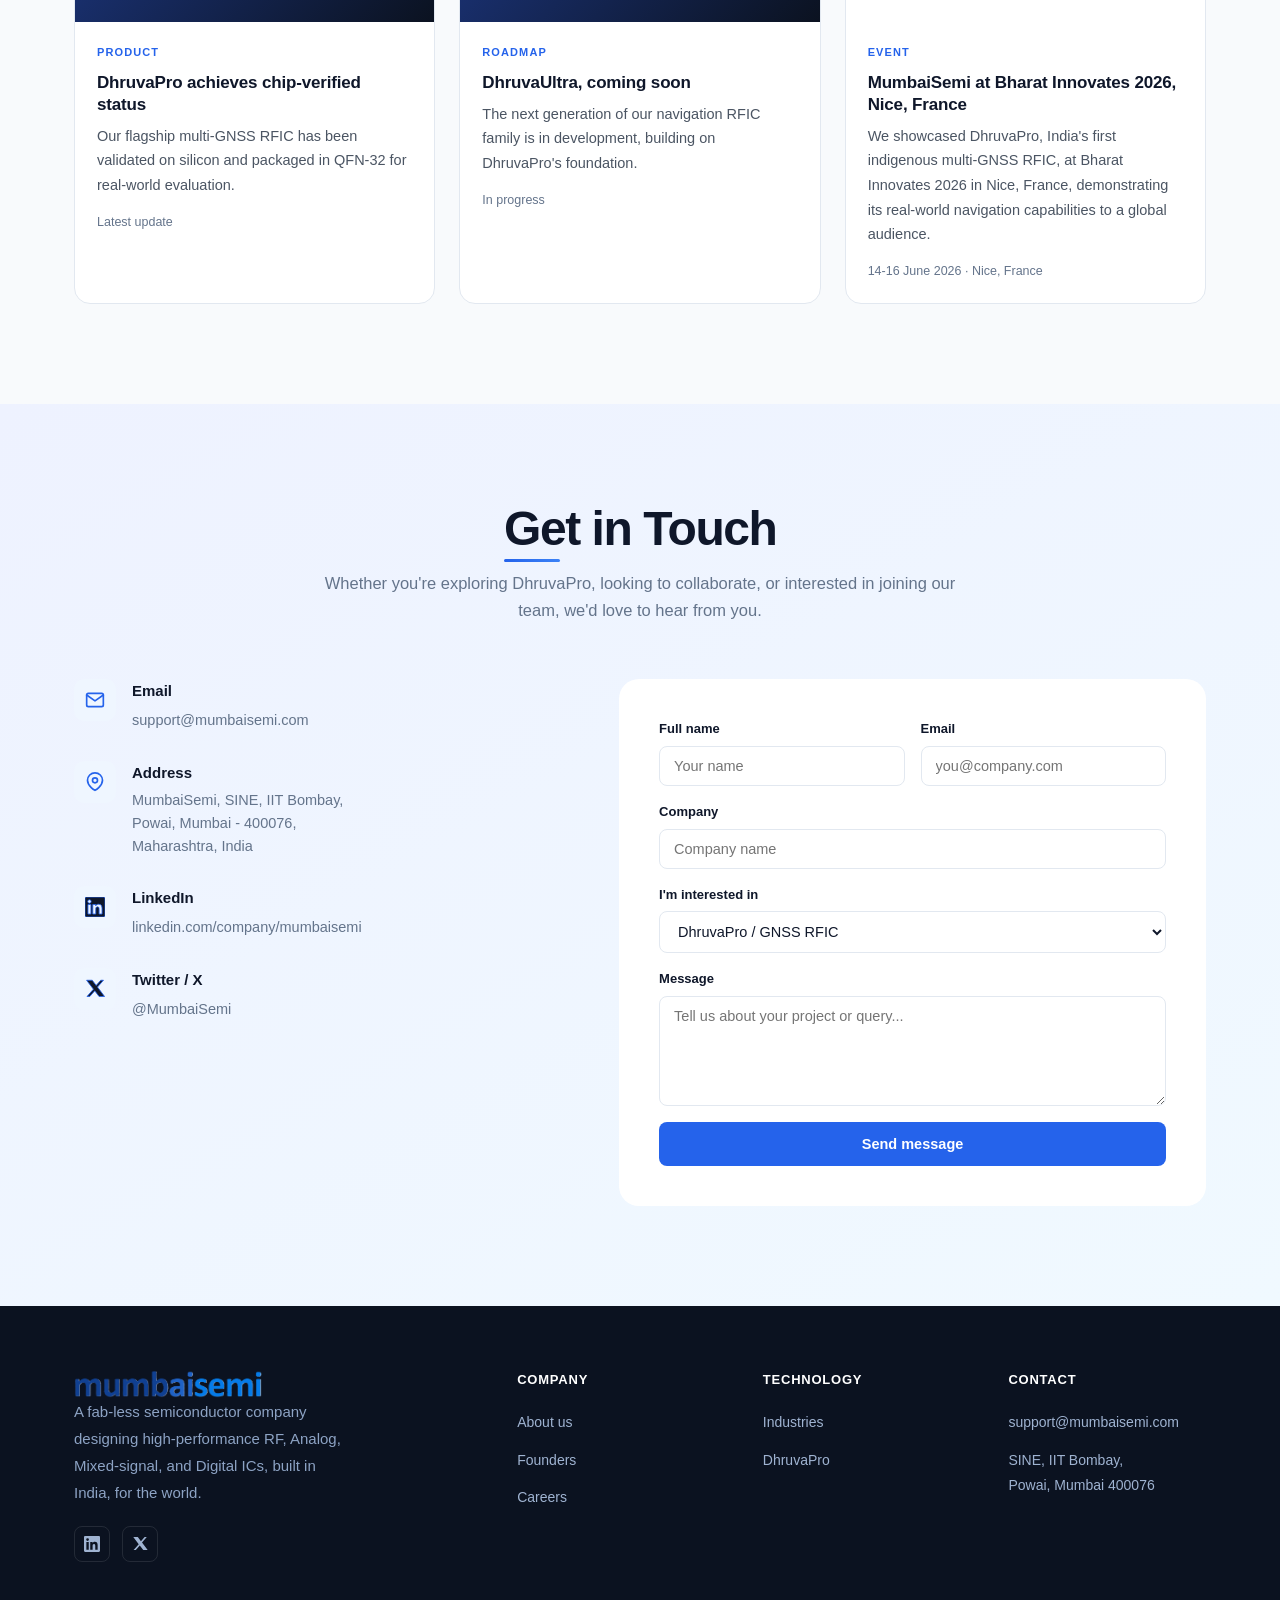
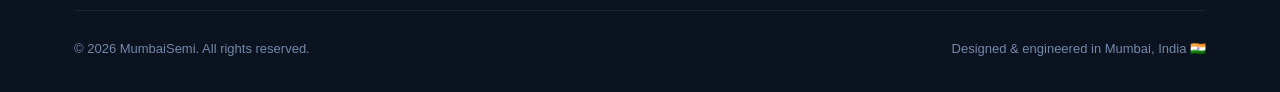
==== commit 84294bbc: "Update index.html" ====
--- a/index.html
+++ b/index.html
@@ -5,375 +5,819 @@
 <meta name="viewport" content="width=device-width, initial-scale=1.0">
 <title>MumbaiSemi — Indigenous Semiconductor Chips</title>
 <meta name="description" content="MumbaiSemi is a fab-less semiconductor company designing high-performance RF, Analog, Mixed-signal, and Digital ICs for navigation, communications, AI/ML hardware, automotive, and IoT.">
-
 <style>
-  :root {
-    --navy: #0B1220;
-    --navy-surface: #0f182a;
-    --navy-card: #131f36;
-    --blue: #2563EB;
-    --blue-light: #3B82F6;
-    --cyan: #60A5FA;
-    --ink: #0F172A;
-    --slate: #94A3B8;
-    --slate-light: #CBD5E1;
-    --bg-light: #F8FAFC;
-    --line: #1F293D;
-    --line-light: #E2E8F0;
-    --white: #FFFFFF;
-    /* RESTORED: Your original font stack */
+  :root{
+    --navy:#0B1220;
+    --navy-2:#101A30;
+    --deep-blue:#1E3A8A;
+    --blue:#2563EB;
+    --blue-light:#3B82F6;
+    --cyan:#60A5FA;
+    --ink:#0F172A;
+    --slate:#475569;
+    --slate-light:#64748B;
+    --bg-light:#F8FAFC;
+    --line:#E2E8F0;
+    --white:#FFFFFF;
+    --radius:10px;
+    --radius-lg:16px;
+    --maxw:1180px;
     --font: -apple-system, BlinkMacSystemFont, "Segoe UI", Inter, Roboto, "Helvetica Neue", Arial, sans-serif;
   }
 
-  /* SambaNova Rule: Sharp edges everywhere (0px radius) */
-  * { box-sizing: border-box; margin: 0; padding: 0; border-radius: 0 !important; }
-  html { scroll-behavior: smooth; }
-  body {
-    font-family: var(--font);
-    color: var(--slate-light);
-    background: var(--navy);
-    line-height: 1.6;
-    -webkit-font-smoothing: antialiased;
-  }
-  img { max-width: 100%; display: block; }
-  a { color: inherit; text-decoration: none; }
-  ul { list-style: none; }
-  section { position: relative; border-bottom: 1px solid var(--line); }
-
-  .wrap { max-width: 1280px; margin: 0 auto; padding: 0 32px; }
-
-  /* ===== Buttons (Flat & Sharp) ===== */
-  .btn {
-    display: inline-flex; align-items: center; justify-content: center; gap: 10px;
-    font-family: var(--font); font-size: 13.5px; font-weight: 700;
-    padding: 14px 28px; transition: all .15s ease; cursor: pointer;
-    border: 1px solid transparent; text-transform: uppercase; letter-spacing: 0.05em;
-    white-space: nowrap;
-  }
-  .btn-primary { background: var(--blue); color: #fff; border-color: var(--blue); }
-  .btn-primary:hover { background: var(--blue-light); border-color: var(--blue-light); }
-  .btn-outline-dark { border: 1px solid var(--line); color: var(--white); background: transparent; }
-  .btn-outline-dark:hover { border-color: var(--cyan); color: var(--cyan); background: rgba(96,165,250,0.05); }
-
-  /* ===== Header / Navbar ===== */
-  header {
-    position: sticky; top: 0; z-index: 100;
-    background: rgba(11, 18, 32, 0.95);
-    backdrop-filter: blur(12px);
-    border-bottom: 1px solid var(--line);
-  }
-  nav {
-    display: flex; align-items: center; justify-content: space-between;
-    height: 70px;
-  }
-  .logo { display: flex; align-items: center; gap: 10px; }
-  .logo img { height: 30px; width: auto; display: block; }
-  .nav-links { display: flex; align-items: center; gap: 32px; }
-  .nav-links a {
-    color: var(--slate); font-size: 13px; font-weight: 600;
-    transition: color .2s ease; text-transform: uppercase; letter-spacing: 0.05em;
-  }
-  .nav-links a:hover { color: var(--cyan); }
-  .nav-cta { display: flex; align-items: center; gap: 12px; }
-  .menu-toggle { display: none; background: none; border: none; cursor: pointer; color: #fff; font-size: 24px; }
-
-  @media (max-width: 920px) {
-    .nav-links {
-      position: absolute; top: 70px; left: 0; right: 0;
-      background: var(--navy); flex-direction: column; align-items: flex-start;
-      padding: 24px; gap: 20px; border-bottom: 1px solid var(--line);
-      display: none;
+  *{box-sizing:border-box;margin:0;padding:0;}
+  html{scroll-behavior:smooth;}
+  body{
+    font-family:var(--font);
+    color:var(--ink);
+    background:var(--white);
+    line-height:1.6;
+    -webkit-font-smoothing:antialiased;
+  }
+  img{max-width:100%;display:block;}
+  a{color:inherit;text-decoration:none;}
+  ul{list-style:none;}
+  section{position:relative;}
+
+  .wrap{max-width:var(--maxw);margin:0 auto;padding:0 24px;}
+
+  /* ===== Buttons ===== */
+  .btn{
+    display:inline-flex;align-items:center;justify-content:center;gap:8px;
+    font-size:14.5px;font-weight:600;padding:13px 26px;border-radius:8px;
+    transition:all .2s ease;cursor:pointer;border:1px solid transparent;
+    white-space:nowrap;
+  }
+  .btn-primary{background:var(--blue);color:#fff;}
+  .btn-primary:hover{background:var(--blue-light);transform:translateY(-1px);}
+  .btn-outline-dark{border:1px solid rgba(255,255,255,0.25);color:#fff;}
+  .btn-outline-dark:hover{border-color:var(--cyan);color:var(--cyan);background:rgba(96,165,250,0.08);}
+  .btn-outline-light{border:1px solid var(--line);color:var(--ink);}
+  .btn-outline-light:hover{border-color:var(--blue);color:var(--blue);}
+
+  /* ===== Navbar ===== */
+  header{
+    position:sticky;top:0;z-index:100;
+    background:rgba(255,255,255,0.96);
+    backdrop-filter:blur(10px);
+    border-bottom:1px solid rgba(0,0,0,0.08);
+  }
+  nav{
+    display:flex;align-items:center;justify-content:space-between;
+    height:62px;
+  }
+  .logo{display:flex;align-items:center;gap:10px;}
+  .logo img{height:32px;width:auto;display:block;flex-shrink:0;}
+  .nav-links{display:flex;align-items:center;gap:28px;}
+  .nav-links a{
+    color:#334155;font-size:13.5px;font-weight:500;
+    transition:color .2s ease;
+    margin-right:0;
+  }
+  .nav-links a:hover{color:#2563EB;}
+  .nav-cta{display:flex;align-items:center;gap:12px;}
+  .menu-toggle{display:none;background:none;border:none;cursor:pointer;color:#0F172A;font-size:24px;}
+
+  @media (max-width:920px){
+    .nav-links{
+      position:absolute;top:72px;left:0;right:0;
+      background:#fff;
+      flex-direction:column;align-items:flex-start;
+      padding:8px 24px 20px;gap:16px;
+      border-bottom:1px solid rgba(255,255,255,0.06);
+      display:none;
     }
-    .nav-links.open { display: flex; }
-    .menu-toggle { display: block; }
-  }
-
-  /* ===== Hero Section ===== */
-  .hero {
+    .nav-links.open{display:flex;}
+    .menu-toggle{display:block;}
+    .nav-cta .btn-outline-dark{display:none;}
+  }
+
+  /* ===== Hero ===== */
+  .hero{
+    background:var(--navy);
+    color:#fff;
+    padding:90px 0 0;
+    overflow:hidden;
+    position:relative;
+  }
+  .hero::before{
+    content:"";position:absolute;inset:0;
+    background:
+      radial-gradient(circle at 80% 30%, rgba(37,99,235,0.18), transparent 50%),
+      radial-gradient(circle at 15% 80%, rgba(30,58,138,0.25), transparent 45%),
+      radial-gradient(circle at 50% 50%, rgba(15,23,42,0.3), transparent 70%);
+    pointer-events:none;
+  }
+  .hero::after{
+    content:"";position:absolute;inset:0;
+    background-image: radial-gradient(circle, rgba(96,165,250,0.08) 1px, transparent 1px);
+    background-size: 32px 32px;
+    pointer-events:none;
+  }
+  .hero-traces{display:none;}
+  .hero-body{
+    position:relative;z-index:1;
+    display:grid;
+    grid-template-columns:1fr 1fr;
+    gap:48px;
+    align-items:center;
+    padding-bottom:0;
+  }
+  .hero-inner{max-width:580px;}
+  .eyebrow{
+    display:inline-flex;align-items:center;gap:8px;
+    font-size:13px;font-weight:600;letter-spacing:0.06em;
+    color:var(--cyan);text-transform:uppercase;
+    margin-bottom:20px;
+  }
+  .eyebrow::before{
+    content:"";display:inline-block;width:8px;height:8px;border-radius:50%;
+    background:var(--cyan);box-shadow:0 0 0 4px rgba(96,165,250,0.18);
+  }
+  .hero h1{
+    font-size:54px;font-weight:800;line-height:1.1;letter-spacing:-0.025em;
+    margin-bottom:20px;
+  }
+  .hero h1 span{color:var(--cyan);}
+  .hero p.lead{
+    font-size:18px;color:#9FB3D1;max-width:560px;margin-bottom:36px;
+  }
+  .hero-ctas{display:flex;gap:14px;flex-wrap:wrap;}
+
+  /* Hero Chip Product Image Styling (No Border, No White Box) */
+  .hero-product{
+    position:relative;
+    display:flex;
+    align-items:center;
+    justify-content:center;
+    padding-bottom:20px;
+  }
+  .hero-product img{
+    width: 100%;
+    max-width: 400px; /* Forces wider display */
+    height: auto;
+    object-fit: contain;
+    background: transparent;
+    padding: 0;
+    border-radius: 0;
+    box-shadow: none;
+    border: none;
+    filter: drop-shadow(0 20px 40px rgba(0,0,0,0.75));
+    transform: none; 
+    transform-origin: center center;
+    transition: transform 0.3s ease;
+  }
+  .hero-product img:hover{
+    transform: scale(1.03); 
+  }
+  .hero-product-tag{
+    position:absolute;
+    top:10px;
+    left:10px;
+    background:rgba(11,18,32,0.92);
+    backdrop-filter:blur(8px);
+    border:1px solid rgba(96,165,250,0.3);
+    border-radius:8px;
+    padding:10px 14px;
+    z-index:2;
+  }
+  .hero-product-tag .pt-name{
+    font-size:13px;font-weight:700;color:#fff;margin-bottom:2px;
+  }
+  .hero-product-tag .pt-sub{
+    font-size:11px;color:var(--cyan);
+  }
+
+  .hero-stats{
+    position:relative;z-index:1;
+    display:grid;grid-template-columns:repeat(4,1fr);
+    gap:1px;margin-top:56px;
+    border-top:1px solid rgba(255,255,255,0.07);
+    background:rgba(255,255,255,0.02);
+  }
+  .hero-stat{padding:28px 24px;border-right:1px solid rgba(255,255,255,0.07);}
+  .hero-stat:last-child{border-right:none;}
+  .hero-stat .num{font-size:26px;font-weight:700;color:#fff;margin-bottom:4px;}
+  .hero-stat .label{font-size:13px;color:#8DA3C4;}
+
+  @media (max-width:900px){
+    .hero{padding:64px 0 0;}
+    .hero h1{font-size:34px;}
+    .hero p.lead{font-size:16px;}
+    .hero-body{grid-template-columns:1fr;gap:40px;}
+    .hero-product{display:none;}
+    .hero-stats{grid-template-columns:repeat(2,1fr);margin-top:48px;}
+  }
+
+  /* ===== Section headers ===== */
+  .section{padding:100px 0;}
+  .section-alt{background:linear-gradient(180deg, #F8FAFC 0%, #EEF2FA 100%);}
+  .section-dark{background:var(--navy);color:#fff;}
+  .section-head{max-width:640px;margin-bottom:56px;}
+  .section-head.center{margin-left:auto;margin-right:auto;text-align:center;}
+  .kicker{
+    font-size:12px;font-weight:800;letter-spacing:0.14em;text-transform:uppercase;
+    color:var(--blue);margin-bottom:10px;display:block;
+  }
+  .section-dark .kicker{color:var(--cyan);}
+  .section-head h2{font-size:48px;font-weight:800;letter-spacing:-0.03em;margin-bottom:16px;line-height:1.05;}
+  .section-head p{font-size:16.5px;color:var(--slate-light);}
+  .section-dark .section-head p{color:#9FB3D1;}
+
+  @media (max-width:640px){
+    .section{padding:64px 0;}
+    .section-head h2{font-size:28px;}
+  }
+
+  /* ===== About ===== */
+  .about-grid{display:grid;grid-template-columns:1.1fr 0.9fr;gap:64px;align-items:center;}
+  .about-grid p{color:var(--slate);font-size:16px;margin-bottom:18px;}
+  .about-grid p:last-child{margin-bottom:0;}
+  .mission-card{
+    background:linear-gradient(135deg, #0B1220, #1E3A8A);color:#fff;border-radius:var(--radius-lg);
+    padding:40px;position:relative;overflow:hidden;
+  }
+  .mission-card::before{
+    content:"";position:absolute;top:-40px;right:-40px;width:160px;height:160px;
+    border-radius:50%;background:rgba(37,99,235,0.25);
+  }
+  .mission-card .tag{
+    font-size:12px;font-weight:700;letter-spacing:0.08em;text-transform:uppercase;
+    color:var(--cyan);margin-bottom:14px;display:block;position:relative;z-index:1;
+  }
+  .mission-card p{font-size:17px;line-height:1.65;position:relative;z-index:1;color:#E2E8F0;}
+  .mission-card p strong{color:#fff;}
+
+  @media (max-width:900px){
+    .about-grid{grid-template-columns:1fr;gap:40px;}
+  }
+
+  /* ===== Capability / Service cards ===== */
+  .card-grid{display:grid;grid-template-columns:repeat(4,1fr);gap:20px;}
+  .card-grid.cols-3{grid-template-columns:repeat(3,1fr);}
+  .cap-card{
+    background:#fff;border:1px solid var(--line);border-radius:var(--radius-lg);
+    padding:28px 24px;transition:all .2s ease;
+  }
+  .cap-card:hover{border-color:var(--blue);box-shadow:0 8px 24px rgba(37,99,235,0.08);transform:translateY(-3px);}
+  .cap-icon{
+    width:46px;height:46px;border-radius:10px;
+    background:linear-gradient(135deg, var(--deep-blue), var(--blue-light));
+    display:flex;align-items:center;justify-content:center;margin-bottom:18px;
+  }
+  .cap-icon svg{width:22px;height:22px;stroke:#fff;}
+  .cap-card h3{font-size:17px;font-weight:700;margin-bottom:8px;}
+  .cap-card p{font-size:14.5px;color:var(--slate-light);}
+
+  @media (max-width:980px){
+    .card-grid{grid-template-columns:repeat(2,1fr);}
+  }
+  @media (max-width:620px){
+    .card-grid,.card-grid.cols-3{grid-template-columns:1fr;}
+  }
+
+  /* ===== Industries ===== */
+  .industry-grid{display:grid;grid-template-columns:repeat(4,1fr);gap:20px;}
+  .industry-card{
+    border-radius:var(--radius-lg);overflow:hidden;
+    background:#fff;color:var(--ink);
+    border:1px solid rgba(255,255,255,0.15);
+    transition:all 0.25s ease;
+    display:flex;flex-direction:column;
+  }
+  .industry-card:hover{
+    transform:translateY(-6px);
+    box-shadow:0 16px 40px rgba(37,99,235,0.12);
+    border-color:var(--blue);
+  }
+  .ind-illustration{
+    height:160px;
+    background:linear-gradient(135deg, #0B1220, #1E3A8A);
+    position:relative;overflow:hidden;
+    display:flex;align-items:center;justify-content:center;
+  }
+  .ind-illustration svg{
+    width:100%;height:100%;
+  }
+  .float-anim{animation:floatUp 3s ease-in-out infinite;}
+  .float-anim-2{animation:floatUp 3.5s ease-in-out infinite 0.5s;}
+  .float-anim-3{animation:floatUp 2.8s ease-in-out infinite 1s;}
+  .pulse-anim{animation:pulseDot 2s ease-in-out infinite;}
+  .rotate-anim{animation:rotateSlow 8s linear infinite;}
+  .blink-anim{animation:blinkDot 1.5s ease-in-out infinite;}
+  @keyframes floatUp{0%,100%{transform:translateY(0);}50%{transform:translateY(-6px);}}
+  @keyframes pulseDot{0%,100%{opacity:1;r:3}50%{opacity:0.4;r:5}}
+  @keyframes rotateSlow{from{transform:rotate(0deg);}to{transform:rotate(360deg);}}
+  @keyframes blinkDot{0%,100%{opacity:1;}50%{opacity:0.2;}}
+  .ind-card-body{padding:20px;}
+  .ind-card-body h3{font-size:18px;font-weight:800;margin-bottom:8px;color:var(--ink);}
+  .ind-card-body p{font-size:14.5px;color:var(--slate-light);line-height:1.65;}
+
+  @media (max-width:980px){.industry-grid{grid-template-columns:repeat(2,1fr);}}
+  @media (max-width:620px){.industry-grid{grid-template-columns:1fr;}}
+
+  /* ===== Product spotlight ===== */
+  .spotlight{
     background: var(--navy);
     color: #fff;
-    padding: 80px 0 0;
+    border-radius: var(--radius-lg);
+    display: grid;
+    grid-template-columns: 450px 1fr; /* Locks text at 450px, right column gets rest */
+    align-items: center;
+    justify-items: center;
+    position: relative;
     overflow: hidden;
-  }
-  .hero-body {
-    display: grid;
-    grid-template-columns: 1.2fr 0.8fr;
-    gap: 48px;
+    border: 1px solid rgba(255, 255, 255, 0.06);
+    min-height: 620px; /* <--- CHANGED FROM 560px */
+  }
+  .spotlight-content{
+    padding:40px 32px 40px 60px;
+    position:relative;
+    z-index:1;
+  }
+  .spotlight-content::after{
+    content:"";position:absolute;bottom:-60px;left:-60px;width:220px;height:220px;
+    border-radius:50%;background:rgba(37,99,235,0.18);pointer-events:none;
+  }
+  .spotlight-badge{
+    display:inline-block;background:rgba(96,165,250,0.12);color:var(--cyan);
+    font-size:12px;font-weight:700;letter-spacing:0.06em;text-transform:uppercase;
+    padding:6px 12px;border-radius:6px;margin-bottom:18px;
+  }
+  .spotlight-content h3{font-size:36px;font-weight:800;letter-spacing:-0.02em;margin-bottom:16px;}
+  .spotlight-content > p{color:#AFC4E8;font-size:15.5px;margin-bottom:16px;}
+  .spotlight-content ul{display:flex;flex-direction:column;gap:10px;margin-top:20px;}
+  .spotlight-content ul li{font-size:14.5px;color:#E2E8F0;display:flex;align-items:flex-start;gap:10px;}
+  .spotlight-content ul li svg{width:18px;height:18px;flex-shrink:0;stroke:var(--cyan);margin-top:1px;}
+
+  /* product image side - expanded */
+  .spotlight-image{
+    position: relative;
+    overflow: hidden;
+    width: 100%;
+    height: 100%;
+    min-height: 620px;
+    display: flex;
     align-items: center;
-  }
-  .eyebrow {
-    display: inline-flex; align-items: center; gap: 10px;
-    font-size: 12px; font-weight: 700; letter-spacing: 0.1em;
-    color: var(--cyan); text-transform: uppercase; margin-bottom: 24px;
-    border: 1px solid rgba(96,165,250,0.3); padding: 6px 12px; background: rgba(96,165,250,0.05);
-  }
-  .hero h1 {
-    font-size: 54px; font-weight: 800; line-height: 1.1;
-    letter-spacing: -0.025em; margin-bottom: 24px; text-transform: uppercase;
-  }
-  .hero h1 span { color: var(--cyan); }
-  .hero p.lead {
-    font-size: 18px; color: var(--slate); max-width: 600px; margin-bottom: 40px; font-weight: 400;
-  }
-  .hero-ctas { display: flex; gap: 16px; flex-wrap: wrap; }
-
-  .hero-product {
-    position: relative;
-    border: 1px solid var(--line);
-    background: var(--navy-surface);
-    padding: 40px;
-    display: flex; align-items: center; justify-content: center;
-  }
-  .hero-product img {
-    width: 100%; max-width: 360px; height: auto; object-fit: contain;
-    filter: drop-shadow(0 0 30px rgba(37,99,235,0.25));
-  }
-  .hero-product-tag {
-    position: absolute; top: 16px; left: 16px;
-    background: var(--navy); border: 1px solid var(--line);
-    padding: 8px 14px;
-  }
-  .hero-product-tag .pt-name {
-    font-size: 13px; font-weight: 700; color: #fff;
-  }
-  .hero-product-tag .pt-sub {
-    font-size: 11px; color: var(--cyan); text-transform: uppercase;
-  }
-
-  /* Grid Metrics Bar (SambaNova style) */
-  .hero-stats {
-    display: grid; grid-template-columns: repeat(4, 1fr);
-    border-top: 1px solid var(--line); margin-top: 80px;
-  }
-  .hero-stat {
-    padding: 32px 24px; border-right: 1px solid var(--line); background: var(--navy-surface);
-  }
-  .hero-stat:last-child { border-right: none; }
-  .hero-stat .num {
-    font-size: 26px; font-weight: 800; color: #fff; margin-bottom: 4px;
-  }
-  .hero-stat .label { font-size: 12px; color: var(--slate); text-transform: uppercase; letter-spacing: 0.05em; }
-
-  @media (max-width: 900px) {
-    .hero h1 { font-size: 38px; }
-    .hero-body { grid-template-columns: 1fr; }
-    .hero-product { display: none; }
-    .hero-stats { grid-template-columns: repeat(2, 1fr); }
-    .hero-stat { border-bottom: 1px solid var(--line); }
-  }
-
-  /* ===== Section Headers (Left-Aligned, Non-AI) ===== */
-  .section { padding: 100px 0; }
-  .section-dark { background: var(--navy); color: #fff; }
-  .section-light { background: #FFFFFF; color: var(--ink); }
-  .section-head { max-width: 800px; margin-bottom: 64px; text-align: left; }
-  .kicker {
-    font-size: 12px; font-weight: 800; letter-spacing: 0.1em;
-    text-transform: uppercase; color: var(--blue); margin-bottom: 12px; display: block;
-  }
-  .section-dark .kicker { color: var(--cyan); }
-  .section-head h2 {
-    font-size: 44px; font-weight: 800; letter-spacing: -0.02em;
-    margin-bottom: 16px; line-height: 1.1; text-transform: uppercase;
-  }
-  .section-light .section-head h2 { color: var(--ink); }
-  .section-head p { font-size: 17px; color: var(--slate); }
-  .section-light .section-head p { color: #475569; }
-
-  /* ===== About ===== */
-  .about-grid { display: grid; grid-template-columns: 1fr 1fr; gap: 48px; align-items: stretch; }
-  .about-text { font-size: 16px; color: #334155; }
-  .about-text p { margin-bottom: 20px; }
-  .mission-card {
-    background: var(--navy); color: #fff; padding: 48px; border: 1px solid var(--line);
-    display: flex; flex-direction: column; justify-content: center;
-  }
-  .mission-card .tag {
-    font-size: 12px; font-weight: 800; letter-spacing: 0.1em;
-    text-transform: uppercase; color: var(--cyan); margin-bottom: 16px; display: block;
-  }
-  .mission-card p { font-size: 18px; line-height: 1.6; color: var(--slate-light); }
-  .mission-card p strong { color: #fff; }
-
-  @media (max-width: 900px) { .about-grid { grid-template-columns: 1fr; } }
-
-  /* ===== Industrial Application Grid ===== */
-  .industry-grid { display: grid; grid-template-columns: repeat(4, 1fr); gap: 1px; background: var(--line); border: 1px solid var(--line); }
-  .industry-card {
-    background: var(--navy-card); display: flex; flex-direction: column;
-    transition: background 0.2s ease;
-  }
-  .industry-card:hover { background: var(--navy-surface); }
-  .ind-illustration {
-    height: 160px; background: #060d1f; border-bottom: 1px solid var(--line);
-    display: flex; align-items: center; justify-content: center;
-  }
-  .ind-card-body { padding: 28px 24px; }
-  .ind-card-body h3 { font-size: 20px; font-weight: 800; margin-bottom: 10px; color: #fff; text-transform: uppercase; }
-  .ind-card-body p { font-size: 14px; color: var(--slate); line-height: 1.6; }
-
-  @media (max-width: 980px) { .industry-grid { grid-template-columns: repeat(2, 1fr); } }
-  @media (max-width: 620px) { .industry-grid { grid-template-columns: 1fr; } }
-
-  /* ===== Spotlight / Hardware Architecture ===== */
-  .spotlight {
-    border: 1px solid var(--line); background: var(--navy-card);
-    display: grid; grid-template-columns: 1.1fr 0.9fr; align-items: center;
-  }
-  .spotlight-content { padding: 64px; }
-  .spotlight-badge {
-    display: inline-block; font-size: 11px; font-weight: 800;
-    letter-spacing: 0.1em; text-transform: uppercase; color: var(--cyan);
-    border: 1px solid rgba(96,165,250,0.3); padding: 4px 10px; margin-bottom: 24px; background: rgba(96,165,250,0.05);
-  }
-  .spotlight-content h3 { font-size: 42px; font-weight: 800; margin-bottom: 20px; color: #fff; text-transform: uppercase; }
-  .spotlight-content > p { color: var(--slate); font-size: 16px; margin-bottom: 20px; }
-  .spotlight-content ul { display: flex; flex-direction: column; gap: 12px; margin: 28px 0 36px; }
-  .spotlight-content ul li { font-size: 14.5px; color: var(--slate-light); display: flex; align-items: center; gap: 12px; }
-  .spotlight-content ul li svg { width: 16px; height: 16px; flex-shrink: 0; stroke: var(--cyan); }
-
-  .spotlight-image {
-    background: #060d1f; border-left: 1px solid var(--line); height: 100%; min-height: 500px;
-    display: flex; align-items: center; justify-content: center; position: relative; padding: 32px;
-  }
-
-  @media (max-width: 900px) {
-    .spotlight { grid-template-columns: 1fr; }
-    .spotlight-content { padding: 32px; }
-    .spotlight-image { border-left: none; border-top: 1px solid var(--line); min-height: 350px; }
-  }
-
-  /* ===== Team Grid ===== */
-  .team-grid { display: grid; grid-template-columns: repeat(2, 1fr); gap: 24px; }
-  .team-card {
-    background: var(--navy-card); border: 1px solid var(--line);
-    display: grid; grid-template-columns: 200px 1fr;
-  }
-  .team-photo { background: #1a2f50; position: relative; min-height: 240px; }
-  .team-photo img { width: 100%; height: 100%; object-fit: cover; }
-  .team-info { padding: 32px; display: flex; flex-direction: column; justify-content: center; }
-  .team-info h4 { font-size: 22px; font-weight: 800; color: #fff; margin-bottom: 4px; }
-  .team-info .role { font-size: 12px; font-weight: 800; color: var(--cyan); text-transform: uppercase; letter-spacing: 0.08em; margin-bottom: 16px; }
-  .team-info .bio { font-size: 13.5px; color: var(--slate); margin-bottom: 20px; line-height: 1.6; }
-  .team-exp { display: flex; gap: 24px; margin-bottom: 20px; border-top: 1px solid var(--line); border-bottom: 1px solid var(--line); padding: 10px 0; }
-  .team-exp-item .exp-val { font-size: 18px; font-weight: 800; color: #fff; }
-  .team-exp-item .exp-label { font-size: 11px; color: var(--slate); text-transform: uppercase; }
-  .team-tags { display: flex; flex-wrap: wrap; gap: 8px; }
-  .team-tag { font-size: 11px; font-weight: 700; background: rgba(37,99,235,0.1); color: var(--cyan); border: 1px solid rgba(37,99,235,0.3); padding: 3px 8px; text-transform: uppercase; }
-
-  @media (max-width: 900px) { .team-grid { grid-template-columns: 1fr; } }
-  @media (max-width: 600px) { .team-card { grid-template-columns: 1fr; } }
+    justify-content: center;
+    padding: 0; /* <--- CHANGED FROM 20px */
+  }
+
+  @media (max-width:900px){
+    .spotlight{grid-template-columns:1fr;}
+    .spotlight-content{padding:36px 28px;}
+    .spotlight-image{min-height:300px;order:-1;}
+  }
+
+  /* ===== Team ===== */
+  .team-grid{display:flex;flex-direction:column;gap:28px;max-width:860px;margin:0 auto;}
+  .team-card{
+    background:#fff;
+    border:1px solid rgba(255,255,255,0.18);
+    border-radius:var(--radius-lg);
+    overflow:hidden;
+    display:grid;
+    grid-template-columns:220px 1fr;
+    transition:all .25s ease;
+    box-shadow:0 4px 24px rgba(0,0,0,0.22);
+  }
+  .team-card:hover{
+    border-color:var(--blue-light);
+    box-shadow:0 16px 40px rgba(37,99,235,0.22);
+    transform:translateY(-4px);
+  }
+  .team-photo{
+    position:relative;
+    overflow:hidden;
+    background:#1a2f50;
+    flex-shrink:0;
+    min-height:280px;
+  }
+  .team-photo img{
+    position:absolute;
+    top:0;left:0;
+    width:100%;
+    height:100%;
+    object-fit:cover;
+    object-position:center 10%;
+    transition:transform 0.5s ease;
+    display:block;
+  }
+  .team-card:hover .team-photo img{transform:scale(1.04);}
+  .team-info{
+    padding:28px 32px;
+    display:flex;
+    flex-direction:column;
+    justify-content:center;
+    background:#fff;
+  }
+  .team-info h4{
+    font-size:22px;font-weight:800;
+    margin-bottom:4px;
+    letter-spacing:-0.01em;
+    color:var(--ink);
+  }
+  .team-info .role{
+    font-size:12px;font-weight:700;color:var(--blue);
+    text-transform:uppercase;letter-spacing:0.08em;margin-bottom:14px;
+  }
+  .team-info .bio{
+    font-size:14px;color:var(--slate-light);
+    line-height:1.75;margin-bottom:16px;
+  }
+  .team-tags{display:flex;flex-wrap:wrap;gap:6px;}
+  .team-tag{
+    font-size:12px;font-weight:600;
+    background:#EFF6FF;color:var(--blue);
+    border:1px solid #DBEAFE;
+    padding:4px 12px;border-radius:100px;
+  }
+  .team-exp{
+    display:flex;gap:20px;margin-bottom:16px;
+    padding:12px 0;
+    border-top:1px solid rgba(255,255,255,0.15);
+    border-bottom:1px solid rgba(255,255,255,0.15);
+  }
+  .team-exp-item{display:flex;flex-direction:column;}
+  .team-exp-item .exp-val{
+    font-size:18px;font-weight:800;color:var(--ink);line-height:1;
+  }
+  .team-exp-item .exp-label{
+    font-size:11px;color:var(--slate-light);margin-top:3px;letter-spacing:0.02em;
+  }
+  @media (max-width:700px){
+    .team-card{grid-template-columns:1fr;}
+    .team-photo{min-height:240px;}
+  }
 
   /* ===== Careers ===== */
-  .job-listing { margin-bottom: 1px; }
-  .job-card {
-    background: #FFFFFF; border: 1px solid var(--line-light); padding: 40px;
-    display: flex; align-items: center; justify-content: space-between; gap: 32px; flex-wrap: wrap;
-  }
-  .job-card:hover { border-color: var(--blue); }
-  .job-left { flex: 1; min-width: 280px; }
-  .job-tag {
-    display: inline-block; font-size: 11px; font-weight: 800;
-    letter-spacing: 0.1em; text-transform: uppercase; color: var(--blue);
-    background: #EFF6FF; border: 1px solid #DBEAFE; padding: 4px 8px; margin-bottom: 12px;
-  }
-  h3.job-title { font-size: 26px; font-weight: 800; color: var(--ink); margin-bottom: 8px; text-transform: uppercase; }
-  .job-meta { display: flex; gap: 16px; margin-bottom: 16px; align-items: center; }
-  .job-loc, .job-type { font-size: 12px; color: #64748B; text-transform: uppercase; font-weight: 600; }
-  .job-desc { font-size: 14.5px; color: #475569; margin-bottom: 20px; max-width: 600px; }
-  .job-skills { display: flex; flex-wrap: wrap; gap: 6px; }
-  .job-skills span { font-size: 11px; font-weight: 600; background: var(--bg-light); color: var(--ink); padding: 4px 10px; border: 1px solid var(--line-light); }
-  .job-right { display: flex; flex-direction: column; align-items: flex-end; gap: 8px; }
-  .job-note { font-size: 11px; color: #94A3B8; }
-
-  /* ===== Ecosystem Marquee ===== */
-  .eco-marquee-wrap {
-    overflow: hidden; position: relative; border-top: 1px solid var(--line); border-bottom: 1px solid var(--line); padding: 24px 0; background: var(--navy-surface);
-  }
-  .eco-marquee-track { display: flex; width: max-content; animation: marquee-scroll 30s linear infinite; }
-  @keyframes marquee-scroll { from { transform: translateX(0); } to { transform: translateX(-50%); } }
-  .eco-marquee-set { display: flex; gap: 24px; padding-right: 24px; }
-  .eco-tile {
-    width: 200px; padding: 24px 16px; background: var(--navy-card); border: 1px solid var(--line);
-    display: flex; flex-direction: column; align-items: center; justify-content: center; gap: 12px;
-  }
-  .eco-tile img { max-height: 50px; max-width: 120px; object-fit: contain; filter: brightness(0.9) contrast(1.1); }
-  .eco-tile span { font-size: 12px; font-weight: 700; color: var(--slate); text-transform: uppercase; }
-
-  /* ===== News / Insights ===== */
-  .insight-grid { display: grid; grid-template-columns: repeat(3, 1fr); gap: 24px; }
-  .insight-card { background: #FFFFFF; border: 1px solid var(--line-light); display: flex; flex-direction: column; }
-  .insight-thumb { height: 160px; background: var(--navy); display: flex; align-items: center; justify-content: center; border-bottom: 1px solid var(--line-light); }
-  .insight-body { padding: 28px; flex: 1; display: flex; flex-direction: column; }
-  .insight-tag { font-size: 11px; font-weight: 800; color: var(--blue); letter-spacing: 0.1em; text-transform: uppercase; margin-bottom: 12px; }
-  .insight-body h4 { font-size: 20px; font-weight: 800; color: var(--ink); margin-bottom: 10px; line-height: 1.3; }
-  .insight-body p { font-size: 14px; color: #64748B; margin-bottom: 20px; flex: 1; }
-  .insight-date { font-size: 11px; font-weight: 600; color: #94A3B8; text-transform: uppercase; }
-
-  @media (max-width: 900px) { .insight-grid { grid-template-columns: 1fr; } }
+  .job-listing{margin-bottom:32px;}
+  .job-card{
+    background:#fff;
+    border:1px solid var(--line);
+    border-radius:var(--radius-lg);
+    padding:36px 40px;
+    display:flex;
+    align-items:center;
+    justify-content:space-between;
+    gap:32px;
+    flex-wrap:wrap;
+    transition:all .2s ease;
+    border-left:5px solid var(--blue);
+    box-shadow:0 2px 12px rgba(37,99,235,0.06);
+  }
+  .job-card:hover{
+    box-shadow:0 8px 28px rgba(37,99,235,0.12);
+    transform:translateY(-2px);
+    border-color:var(--blue);
+  }
+  .job-left{flex:1;min-width:260px;}
+  .job-tag{
+    display:inline-block;
+    background:#EFF6FF;
+    color:var(--blue);
+    font-size:11px;font-weight:800;
+    letter-spacing:0.1em;text-transform:uppercase;
+    padding:4px 12px;border-radius:100px;
+    margin-bottom:12px;
+  }
+  h3.job-title{font-size:28px;font-weight:800;color:var(--ink);margin-bottom:10px;letter-spacing:-0.02em;}
+  .job-meta{display:flex;gap:16px;margin-bottom:14px;align-items:center;flex-wrap:wrap;}
+  .job-loc,.job-type{
+    font-size:13.5px;color:var(--slate-light);
+    display:inline-flex;align-items:center;gap:5px;
+  }
+  .job-type{
+    background:var(--bg-light);
+    padding:3px 12px;border-radius:100px;
+    font-weight:600;
+    border:1px solid var(--line);
+    color:var(--slate);
+  }
+  .job-desc{font-size:15px;color:var(--slate);line-height:1.7;margin-bottom:16px;max-width:560px;}
+  .job-skills{display:flex;flex-wrap:wrap;gap:7px;}
+  .job-skills span{
+    font-size:12px;font-weight:600;
+    background:#EFF6FF;
+    color:var(--blue);
+    padding:4px 12px;border-radius:100px;
+    border:1px solid #DBEAFE;
+  }
+  .job-right{display:flex;flex-direction:column;align-items:center;gap:8px;flex-shrink:0;}
+  .job-apply-btn{padding:14px 28px;font-size:14px;white-space:nowrap;}
+  .job-note{font-size:11.5px;color:var(--slate-light);}
+
+  /* ===== Ecosystem tiles ===== */
+  .eco-marquee-wrap{
+    overflow:hidden;
+    position:relative;
+    padding:8px 0;
+    -webkit-mask-image:linear-gradient(to right, transparent 0%, black 8%, black 92%, transparent 100%);
+    mask-image:linear-gradient(to right, transparent 0%, black 8%, black 92%, transparent 100%);
+  }
+  .eco-marquee-track{
+    display:flex;
+    gap:0;
+    width:max-content;
+    animation:marquee-scroll 28s linear infinite;
+  }
+  .eco-marquee-track:hover{animation-play-state:paused;}
+  @keyframes marquee-scroll{
+    from{transform:translateX(0);}
+    to{transform:translateX(-50%);}
+  }
+  .eco-marquee-set{
+    display:flex;
+    gap:20px;
+    padding-right:20px;
+    flex-shrink:0;
+  }
+  .eco-marquee-set .eco-tile{
+    flex-shrink:0;
+    width:190px;
+    min-height:160px;
+    display:flex;
+    flex-direction:column;
+    align-items:center;
+    justify-content:center;
+    gap:14px;
+    padding:28px 20px 20px;
+    background:#ffffff;
+    border:1.5px solid #E2E8F0;
+    border-radius:14px;
+    text-align:center;
+    cursor:default;
+    transition:transform 0.25s ease, box-shadow 0.25s ease, border-color 0.25s ease;
+  }
+  .eco-marquee-set .eco-tile:hover{
+    transform:translateY(-5px);
+    border-color:#2563EB;
+    box-shadow:0 12px 32px rgba(37,99,235,0.15);
+  }
+  .eco-marquee-set .eco-tile .eco-img-wrap{
+    height:80px;
+    display:flex;
+    align-items:center;
+    justify-content:center;
+    width:100%;
+  }
+  .eco-marquee-set .eco-tile img{
+    max-height:68px;
+    max-width:130px;
+    width:auto;
+    height:auto;
+    object-fit:contain;
+    display:block;
+    margin:0 auto;
+  }
+  .eco-marquee-set .eco-tile span{
+    font-size:13px;font-weight:700;color:#1E293B;
+    letter-spacing:0.02em;display:block;
+  }
+  .eco-wave{
+    position:absolute;
+    bottom:-2px;left:0;right:0;
+    overflow:hidden;line-height:0;
+  }
+  .eco-wave svg{display:block;width:100%;height:40px;}
+
+  /* ===== Insights ===== */
+  .insight-grid{display:grid;grid-template-columns:repeat(3,1fr);gap:24px;}
+  .insight-card{
+    border:1px solid var(--line);border-radius:var(--radius-lg);overflow:hidden;
+    transition:all .2s ease;
+    background:#fff;
+  }
+  .insight-card:hover{border-color:var(--blue);box-shadow:0 8px 24px rgba(37,99,235,0.08);}
+  .insight-thumb{
+    height:180px;background:linear-gradient(135deg, var(--deep-blue), var(--navy));
+    position:relative;overflow:hidden;
+    display:flex;align-items:center;justify-content:center;
+  }
+  .insight-thumb svg{position:absolute;opacity:0.5;}
+  .insight-body{padding:22px;}
+  .insight-tag{font-size:11px;font-weight:800;color:var(--blue);letter-spacing:0.1em;text-transform:uppercase;margin-bottom:10px;display:block;}
+  .insight-body h4{font-size:17px;font-weight:800;margin-bottom:8px;line-height:1.3;letter-spacing:-0.01em;}
+  .insight-body p{font-size:14.5px;color:#4B5563;line-height:1.7;}
+  .insight-date{font-size:12.5px;color:var(--slate-light);margin-top:14px;display:block;}
+
+  @media (max-width:900px){.insight-grid{grid-template-columns:1fr;}}
 
   /* ===== Contact ===== */
-  .contact-grid { display: grid; grid-template-columns: 1fr 1.2fr; gap: 64px; }
-  .contact-info { display: flex; flex-direction: column; gap: 32px; }
-  .contact-item { display: flex; gap: 20px; align-items: flex-start; }
-  .contact-item .ic { width: 40px; height: 40px; border: 1px solid var(--blue); display: flex; align-items: center; justify-content: center; flex-shrink: 0; }
-  .contact-item .ic svg { width: 18px; height: 18px; stroke: var(--blue); }
-  .contact-item h4 { font-size: 13px; font-weight: 800; text-transform: uppercase; color: var(--ink); margin-bottom: 4px; }
-  .contact-item p, .contact-item a { font-size: 15px; color: #475569; }
-
-  .contact-form { background: #FFFFFF; border: 1px solid var(--line-light); padding: 48px; }
-  .form-row { display: grid; grid-template-columns: 1fr 1fr; gap: 20px; margin-bottom: 20px; }
-  .form-group { display: flex; flex-direction: column; gap: 8px; }
-  .form-group.full { grid-column: 1/-1; }
-  .form-group label { font-size: 12px; font-weight: 700; text-transform: uppercase; color: var(--ink); }
-  .form-group input, .form-group textarea, .form-group select {
-    border: 1px solid var(--line-light); padding: 14px; font-size: 14px; font-family: var(--font); color: var(--ink); background: #F8FAFC;
-  }
-  .form-group input:focus, .form-group textarea:focus, .form-group select:focus {
-    outline: none; border-color: var(--blue); background: #fff;
-  }
-  .form-group textarea { resize: vertical; min-height: 120px; }
-
-  @media (max-width: 900px) {
-    .contact-grid { grid-template-columns: 1fr; }
-    .form-row { grid-template-columns: 1fr; }
+  .contact-grid{display:grid;grid-template-columns:1fr 1.2fr;gap:56px;}
+  .contact-info{display:flex;flex-direction:column;gap:28px;}
+  .contact-item{display:flex;gap:16px;align-items:flex-start;}
+  .contact-item .ic{
+    width:42px;height:42px;border-radius:10px;background:#EFF6FF;
+    display:flex;align-items:center;justify-content:center;flex-shrink:0;
+  }
+  .contact-item .ic svg{width:20px;height:20px;stroke:var(--blue);}
+  .contact-item h4{font-size:15px;font-weight:700;margin-bottom:4px;}
+  .contact-item p,.contact-item a{font-size:14.5px;color:var(--slate-light);}
+  .contact-item a:hover{color:var(--blue);}
+
+  .contact-form{
+    background:#fff;border:none;border-radius:20px;
+    padding:40px;
+  }
+  .form-row{display:grid;grid-template-columns:1fr 1fr;gap:16px;margin-bottom:16px;}
+  .form-group{display:flex;flex-direction:column;gap:6px;}
+  .form-group.full{grid-column:1/-1;}
+  .form-group label{font-size:13px;font-weight:600;color:var(--ink);}
+  .form-group input,.form-group textarea,.form-group select{
+    border:1px solid var(--line);border-radius:8px;padding:11px 14px;
+    font-size:14.5px;font-family:inherit;color:var(--ink);background:#fff;
+    transition:border-color .2s ease;
+  }
+  .form-group input:focus,.form-group textarea:focus,.form-group select:focus{
+    outline:none;border-color:var(--blue);box-shadow:0 0 0 3px rgba(37,99,235,0.12), 0 0 12px rgba(37,99,235,0.08);
+    transform:translateY(-1px);
+  }
+  .form-group textarea{resize:vertical;min-height:110px;}
+
+  @media (max-width:900px){
+    .contact-grid{grid-template-columns:1fr;gap:40px;}
+    .form-row{grid-template-columns:1fr;}
   }
 
   /* ===== Footer ===== */
-  footer { background: var(--navy); color: var(--slate); padding: 80px 0 40px; border-top: 1px solid var(--line); }
-  .footer-grid { display: grid; grid-template-columns: 2fr 1fr 1fr 1fr; gap: 48px; padding-bottom: 64px; border-bottom: 1px solid var(--line); }
-  .footer-brand p { font-size: 14px; color: var(--slate); max-width: 300px; margin-top: 16px; line-height: 1.7; }
-  .footer-social { display: flex; gap: 12px; margin-top: 24px; }
-  .footer-social a { width: 38px; height: 38px; border: 1px solid var(--line); display: flex; align-items: center; justify-content: center; color: #fff; }
-  .footer-social a:hover { border-color: var(--cyan); color: var(--cyan); }
-  .footer-social svg { width: 16px; height: 16px; }
-  .footer-col h5 { font-size: 12px; font-weight: 800; text-transform: uppercase; color: #fff; margin-bottom: 24px; letter-spacing: 0.05em; }
-  .footer-col ul { display: flex; flex-direction: column; gap: 14px; }
-  .footer-col a { font-size: 14px; color: var(--slate); transition: color .2s ease; }
-  .footer-col a:hover { color: #fff; }
-  .footer-bottom { display: flex; justify-content: space-between; align-items: center; padding-top: 32px; font-size: 12px; color: #64748B; text-transform: uppercase; flex-wrap: wrap; gap: 16px; }
-
-  @media (max-width: 900px) {
-    .footer-grid { grid-template-columns: 1fr 1fr; gap: 40px; }
-    .footer-brand { grid-column: 1/-1; }
-  }
-  @media (max-width: 560px) { .footer-grid { grid-template-columns: 1fr; } }
+  footer{background:var(--navy);color:#9FB3D1;padding:64px 0 32px;}
+  .footer-grid{
+    display:grid;grid-template-columns:2fr 1fr 1fr 1fr;gap:48px;
+    padding-bottom:48px;border-bottom:1px solid rgba(255,255,255,0.08);
+  }
+  .footer-brand .logo img{height:28px;width:auto;display:block;flex-shrink:0;}
+  .footer-brand p{font-size:15px;color:#8DA3C4;max-width:280px;line-height:1.8;}
+  .footer-social{display:flex;gap:12px;margin-top:20px;}
+  .footer-social a{
+    width:36px;height:36px;border-radius:8px;border:1px solid rgba(255,255,255,0.1);
+    display:flex;align-items:center;justify-content:center;transition:all .2s ease;
+  }
+  .footer-social a:hover{border-color:var(--cyan);color:var(--cyan);}
+  .footer-social svg{width:16px;height:16px;}
+  .footer-col h5{font-size:13px;font-weight:700;letter-spacing:0.06em;text-transform:uppercase;color:#fff;margin-bottom:18px;}
+  .footer-col ul{display:flex;flex-direction:column;gap:12px;}
+  .footer-col a{font-size:14px;color:#9FB3D1;transition:color .2s ease;}
+  .footer-col a:hover{color:#fff;}
+  .footer-bottom{
+    display:flex;justify-content:space-between;align-items:center;
+    padding-top:28px;font-size:13px;color:#7488A8;flex-wrap:wrap;gap:12px;
+  }
+
+  @media (max-width:900px){
+    .footer-grid{grid-template-columns:1fr 1fr;gap:36px;}
+    .footer-brand{grid-column:1/-1;}
+  }
+  @media (max-width:560px){
+    .footer-grid{grid-template-columns:1fr;}
+  }
 
   /* ===== DhruvaPro Slideshow ===== */
-  .dhruva-slideshow { position: relative; width: 100%; height: 100%; display: flex; flex-direction: column; align-items: center; justify-content: center; }
-  .dhruva-slide { width: 100%; display: none; align-items: center; justify-content: center; }
-  .dhruva-slide.active { display: flex; }
-  .dhruva-slide.slide-chip img { max-width: 320px; width: 100%; height: auto; }
-  .dhruva-slide.slide-pcb img { max-width: 480px; width: 100%; height: auto; }
-  .dhruva-slide-dots { position: absolute; bottom: 0; left: 50%; transform: translateX(-50%); display: flex; gap: 8px; }
-  .dhruva-dot { width: 10px; height: 10px; background: var(--line); border: none; cursor: pointer; }
-  .dhruva-dot.active { background: var(--cyan); }
-
-  #scroll-progress { position: fixed; top: 0; left: 0; height: 2px; width: 0%; background: var(--cyan); z-index: 9999; }
+  .dhruva-slideshow{position:relative;width:100%;height:100%;display:flex;flex-direction:column;align-items:center;justify-content:center;}
+  .dhruva-slide{
+    width:100%;
+    display:none;
+    align-items:center;
+    justify-content:center;
+    transition:opacity 0.7s ease;
+  }
+  .dhruva-slide.active{display:flex;}
+  
+  /* Slide 1: Chip Image */
+  .dhruva-slide.slide-chip img{
+    max-width:420px;
+    max-height:420px;
+    width:100%;
+    height:auto;
+    object-fit:contain;
+    background:transparent;
+    padding:0;
+    border-radius:0;
+    box-shadow:none;
+    border:none;
+    filter:drop-shadow(0 15px 35px rgba(0,0,0,0.6));
+  }
+
+  /* Slide 2: PCB Board Image (Significantly Enlarged) */
+  .dhruva-slide.slide-pcb img{
+    width: 100%;
+    max-width: 680px;
+    height: auto;
+    max-height: 580px;
+    object-fit: contain;
+    margin: auto;
+    padding: 20px; /* <--- Add inner padding directly around the PCB */
+    filter: drop-shadow(0 12px 30px rgba(0, 0, 0, 0.6));
+    transform: scale(1.15); /* <--- Slightly reduce scale if zoom is cutting off edges */
+    transform-origin: center center;
+  }
+
+  .dhruva-slide-dots{
+    position:absolute;bottom:16px;left:50%;transform:translateX(-50%);
+    display:flex;gap:8px;z-index:10;
+  }
+  .dhruva-dot{
+    width:8px;height:8px;border-radius:50%;
+    background:rgba(255,255,255,0.4);border:none;cursor:pointer;
+    transition:all .2s ease;padding:0;
+  }
+  .dhruva-dot.active{background:#fff;width:20px;border-radius:4px;}
+
+  /* ===== Scroll reveal ===== */
+  .reveal{opacity:0;transform:translateY(40px);transition:opacity 0.7s cubic-bezier(.16,1,.3,1),transform 0.7s cubic-bezier(.16,1,.3,1);will-change:transform,opacity;}
+  .reveal.visible{opacity:1;transform:none;}
+  .reveal-delay-1{transition-delay:0.12s;}
+  .reveal-delay-2{transition-delay:0.22s;}
+  .reveal-stagger>*{opacity:0;transform:translateY(32px);transition:opacity 0.6s cubic-bezier(.16,1,.3,1),transform 0.6s cubic-bezier(.16,1,.3,1);}
+  .reveal-stagger.visible>*:nth-child(1){opacity:1;transform:none;transition-delay:0.05s;}
+  .reveal-stagger.visible>*:nth-child(2){opacity:1;transform:none;transition-delay:0.15s;}
+  .reveal-stagger.visible>*:nth-child(3){opacity:1;transform:none;transition-delay:0.25s;}
+  .reveal-stagger.visible>*:nth-child(4){opacity:1;transform:none;transition-delay:0.35s;}
+  .reveal-stagger.visible>*:nth-child(5){opacity:1;transform:none;transition-delay:0.45s;}
+  .reveal-stagger.visible>*:nth-child(6){opacity:1;transform:none;transition-delay:0.55s;}
+  .reveal-scale{opacity:0;transform:scale(0.93) translateY(20px);transition:opacity 0.65s cubic-bezier(.16,1,.3,1),transform 0.65s cubic-bezier(.16,1,.3,1);}
+  .reveal-scale.visible{opacity:1;transform:none;}
+  .reveal-left{opacity:0;transform:translateX(-44px);transition:opacity 0.75s cubic-bezier(.16,1,.3,1),transform 0.75s cubic-bezier(.16,1,.3,1);}
+  .reveal-left.visible{opacity:1;transform:none;}
+  .reveal-right{opacity:0;transform:translateX(44px);transition:opacity 0.75s cubic-bezier(.16,1,.3,1),transform 0.75s cubic-bezier(.16,1,.3,1);}
+  .reveal-right.visible{opacity:1;transform:none;}
+
+  /* ===== Tech Effects ===== */
+  .hero-stat .num{
+    background:linear-gradient(120deg,#fff 40%,rgba(96,165,250,0.9) 50%,#fff 60%);
+    background-size:200% auto;
+    -webkit-background-clip:text;
+    -webkit-text-fill-color:transparent;
+    background-clip:text;
+    animation:shine-text 4s linear infinite;
+  }
+  @keyframes shine-text{
+    0%{background-position:200% center;}
+    100%{background-position:-200% center;}
+  }
+
+  .circuit-node{
+    position:absolute;
+    width:6px;height:6px;border-radius:50%;
+    background:rgba(96,165,250,0.4);
+    box-shadow:0 0 0 0 rgba(96,165,250,0.3);
+    animation:node-pulse 3s ease-in-out infinite;
+    pointer-events:none;
+  }
+  @keyframes node-pulse{
+    0%,100%{box-shadow:0 0 0 0 rgba(96,165,250,0.3);opacity:0.4;}
+    50%{box-shadow:0 0 0 10px rgba(96,165,250,0);opacity:1;}
+  }
+
+  .industry-card{
+    transform-style:preserve-3d;
+    perspective:800px;
+    transition:transform 0.3s ease, box-shadow 0.3s ease, border-color 0.3s ease;
+  }
+
+  .spotlight::before{
+    content:'';
+    position:absolute;
+    inset:-1px;
+    border-radius:calc(var(--radius-lg) + 1px);
+    background:linear-gradient(135deg,rgba(37,99,235,0.5),rgba(96,165,250,0.2),rgba(37,99,235,0.5));
+    background-size:200% 200%;
+    animation:border-rotate 4s linear infinite;
+    z-index:-1;
+  }
+  @keyframes border-rotate{
+    0%{background-position:0% 50%;}
+    50%{background-position:100% 50%;}
+    100%{background-position:0% 50%;}
+  }
+
+  h2.sweep-heading{
+    position:relative;
+    display:inline-block;
+  }
+  h2.sweep-heading::after{
+    content:'';
+    position:absolute;
+    bottom:-8px;left:0;
+    height:3px;width:0;
+    background:linear-gradient(90deg,var(--blue),var(--blue-light));
+    border-radius:2px;
+    transition:width 0.8s cubic-bezier(.16,1,.3,1);
+  }
+  h2.sweep-heading.visible::after{width:56px;}
+
+  #scroll-progress{
+    position:fixed;
+    top:0;left:0;
+    height:3px;width:0%;
+    background:linear-gradient(90deg,var(--blue),var(--cyan));
+    z-index:9999;
+    transition:width 0.1s linear;
+    box-shadow:0 0 8px rgba(96,165,250,0.6);
+  }
 </style>
 </head>
 <body>
-
 <div id="scroll-progress"></div>
 
 <!-- ===================== HEADER / NAV ===================== -->
@@ -381,7 +825,7 @@
   <div class="wrap">
     <nav>
       <a href="#" class="logo">
-        <img src="assets/images/logo.png" alt="MumbaiSemi">
+        <img src="assets/images/logo.png" alt="MumbaiSemi" style="height:32px;width:auto;display:block;">
       </a>
       <ul class="nav-links" id="navLinks">
         <li><a href="#about">About</a></li>
@@ -392,7 +836,7 @@
         <li><a href="#ecosystem">Ecosystem</a></li>
       </ul>
       <div class="nav-cta">
-        <a href="#contact" class="btn btn-primary" style="padding:10px 20px;">Contact us</a>
+        <a href="#contact" class="btn btn-primary" style="padding:9px 18px;font-size:13px;">Contact us</a>
         <button class="menu-toggle" id="menuToggle" aria-label="Toggle menu">&#9776;</button>
       </div>
     </nav>
@@ -441,17 +885,16 @@
 </section>
 
 <!-- ===================== ABOUT ===================== -->
-<section class="section section-light" id="about">
+<section class="section" id="about" style="background:#FFFFFF;">
   <div class="wrap">
     <div class="about-grid">
-      <div class="about-text">
-        <span class="kicker">Company Profile</span>
-        <h2 style="font-size:44px;font-weight:800;letter-spacing:-0.02em;line-height:1.1;margin-bottom:24px;text-transform:uppercase;color:var(--ink);">About Us</h2>
-        <p>MumbaiSemi is a fab-less semiconductor company designing high-performance RF, Analog, Mixed-signal, and Digital ICs for advanced communications, AI/ML hardware, autonomous vehicles, low-power IoT, and more.</p>
+      <div>
+        <h2 style="font-size:48px;font-weight:800;letter-spacing:-0.03em;line-height:1.05;margin:0 0 24px;color:var(--ink);">About Us</h2>
+        <p class="reveal reveal-delay-1">MumbaiSemi is a fab-less semiconductor company designing high-performance RF, Analog, Mixed-signal, and Digital ICs for advanced communications, AI/ML hardware, autonomous vehicles, low-power IoT, and more.</p>
         <p>Our core strength lies in developing innovative circuits to address the toughest challenges in chip design, from RF front-ends operating at extreme temperatures to high-speed PHYs built for next-generation data centers.</p>
         <p>We research and innovate to produce disruptive solutions for futuristic challenges, developing high-quality semiconductor chips in India for both national and global needs.</p>
       </div>
-      <div class="mission-card">
+      <div class="mission-card reveal reveal-delay-2">
         <span class="tag">Our mission</span>
         <p>To build <strong>world-class, indigenous semiconductor IP</strong> from India, designing chips that power navigation, connectivity, and intelligent systems for a global market, while strengthening India's chip design ecosystem.</p>
       </div>
@@ -460,22 +903,48 @@
 </section>
 
 <!-- ===================== INDUSTRIES ===================== -->
-<section class="section section-dark" id="industries">
+<section class="section" id="industries" style="background:linear-gradient(160deg,#0B1220 0%,#1a2f5e 100%);">
   <div class="wrap">
-    <div class="section-head">
-      <span class="kicker">Core Hardware Focus</span>
-      <h2>Applications &amp; Products</h2>
-      <p>Our chips are designed for where it matters most: satellites, vehicles, and data centers shaping the future.</p>
-    </div>
-    <div class="industry-grid">
+    <div class="section-head center">
+      <h2 class="reveal" style="font-size:48px;font-weight:800;letter-spacing:-0.03em;line-height:1.05;margin:0 0 16px;color:#fff;">Applications &amp; Products</h2>
+      <p style="font-size:17px;color:#E2E8F0;font-weight:500;">Our chips are designed for where it matters most: satellites, vehicles, and data centers shaping the future.</p>
+    </div>
+    <div class="industry-grid reveal-stagger">
       <div class="industry-card">
         <div class="ind-illustration">
-          <svg viewBox="0 0 200 160" xmlns="http://www.w3.org/2000/svg" width="100%" height="100%">
+          <svg viewBox="0 0 200 160" xmlns="http://www.w3.org/2000/svg">
             <rect width="200" height="160" fill="#060d1f"/>
-            <rect x="78" y="52" width="44" height="22" fill="#2563EB"/>
-            <rect x="52" y="58" width="24" height="10" fill="#60A5FA"/>
-            <rect x="124" y="58" width="24" height="10" fill="#60A5FA"/>
-            <text x="100" y="145" text-anchor="middle" font-size="8" fill="#60A5FA" font-family="monospace">NavIC · GPS · Galileo</text>
+            <circle cx="20" cy="15" r="1" fill="white" opacity="0.8" class="blink-anim"/>
+            <circle cx="55" cy="25" r="1.5" fill="white" opacity="0.6" class="blink-anim" style="animation-delay:0.3s"/>
+            <circle cx="90" cy="10" r="1" fill="white" opacity="0.9" class="blink-anim" style="animation-delay:0.7s"/>
+            <circle cx="140" cy="18" r="1" fill="white" opacity="0.7" class="blink-anim" style="animation-delay:0.5s"/>
+            <circle cx="170" cy="30" r="1.5" fill="white" opacity="0.5" class="blink-anim" style="animation-delay:1s"/>
+            <circle cx="35" cy="40" r="1" fill="white" opacity="0.6" class="blink-anim" style="animation-delay:0.2s"/>
+            <circle cx="185" cy="12" r="1" fill="white" opacity="0.8" class="blink-anim" style="animation-delay:0.9s"/>
+            <g class="float-anim" style="transform-origin:100px 70px">
+              <rect x="78" y="52" width="44" height="22" rx="4" fill="#2563EB" class="float-anim"/>
+              <rect x="52" y="58" width="24" height="10" rx="2" fill="#60A5FA" opacity="0.9"/>
+              <rect x="124" y="58" width="24" height="10" rx="2" fill="#60A5FA" opacity="0.9"/>
+              <line x1="56" y1="58" x2="56" y2="68" stroke="#1E3A8A" stroke-width="1"/>
+              <line x1="60" y1="58" x2="60" y2="68" stroke="#1E3A8A" stroke-width="1"/>
+              <line x1="64" y1="58" x2="64" y2="68" stroke="#1E3A8A" stroke-width="1"/>
+              <line x1="68" y1="58" x2="68" y2="68" stroke="#1E3A8A" stroke-width="1"/>
+              <line x1="128" y1="58" x2="128" y2="68" stroke="#1E3A8A" stroke-width="1"/>
+              <line x1="132" y1="58" x2="132" y2="68" stroke="#1E3A8A" stroke-width="1"/>
+              <line x1="136" y1="58" x2="136" y2="68" stroke="#1E3A8A" stroke-width="1"/>
+              <line x1="140" y1="58" x2="140" y2="68" stroke="#1E3A8A" stroke-width="1"/>
+              <line x1="100" y1="52" x2="100" y2="40" stroke="#93C5FD" stroke-width="1.5"/>
+              <circle cx="100" cy="38" r="3" fill="#60A5FA"/>
+              <circle cx="100" cy="63" r="3" fill="#fff" opacity="0.9"/>
+            </g>
+            <path d="M100 80 Q80 110 60 130" stroke="#60A5FA" stroke-width="1" fill="none" opacity="0.5" stroke-dasharray="4 3"/>
+            <path d="M100 80 Q100 110 100 135" stroke="#60A5FA" stroke-width="1" fill="none" opacity="0.5" stroke-dasharray="4 3"/>
+            <path d="M100 80 Q120 110 140 130" stroke="#60A5FA" stroke-width="1" fill="none" opacity="0.5" stroke-dasharray="4 3"/>
+            <ellipse cx="100" cy="145" rx="60" ry="8" fill="#1a3a2a" opacity="0.6"/>
+            <polygon points="75,145 78,125 81,145" fill="#4ade80" opacity="0.7"/>
+            <polygon points="100,145 103,120 106,145" fill="#4ade80" opacity="0.9"/>
+            <polygon points="122,145 125,128 128,145" fill="#4ade80" opacity="0.7"/>
+            <text x="100" y="155" text-anchor="middle" font-size="7" fill="#60A5FA" font-family="monospace" font-weight="700" opacity="0.8">NavIC · GPS · Galileo · BeiDou</text>
           </svg>
         </div>
         <div class="ind-card-body">
@@ -485,11 +954,34 @@
       </div>
       <div class="industry-card">
         <div class="ind-illustration">
-          <svg viewBox="0 0 200 160" xmlns="http://www.w3.org/2000/svg" width="100%" height="100%">
-            <rect width="200" height="160" fill="#060d1f"/>
+          <svg viewBox="0 0 200 160" xmlns="http://www.w3.org/2000/svg">
+            <rect width="200" height="160" fill="#0a0f1e"/>
+            <rect x="10" y="110" width="20" height="40" fill="#1a2744" opacity="0.8"/>
+            <rect x="35" y="95" width="25" height="55" fill="#1E3A8A" opacity="0.7"/>
+            <rect x="65" y="105" width="18" height="45" fill="#1a2744" opacity="0.8"/>
+            <rect x="88" y="90" width="28" height="60" fill="#1E3A8A" opacity="0.8"/>
+            <rect x="120" y="100" width="22" height="50" fill="#1a2744" opacity="0.7"/>
+            <rect x="147" y="88" width="30" height="62" fill="#1E3A8A" opacity="0.8"/>
+            <rect x="182" y="108" width="18" height="42" fill="#1a2744" opacity="0.6"/>
             <line x1="100" y1="30" x2="100" y2="90" stroke="#60A5FA" stroke-width="2"/>
-            <circle cx="100" cy="70" r="20" fill="none" stroke="#3B82F6" stroke-width="1"/>
-            <text x="100" y="145" text-anchor="middle" font-size="8" fill="#60A5FA" font-family="monospace">5G · Wi-Fi 7 · BT 5.x</text>
+            <polygon points="95,38 100,20 105,38" fill="#2563EB"/>
+            <circle cx="100" cy="70" r="18" fill="none" stroke="#3B82F6" stroke-width="1.5" opacity="0.8" class="pulse-anim"/>
+            <circle cx="100" cy="70" r="30" fill="none" stroke="#60A5FA" stroke-width="1" opacity="0.5" class="pulse-anim" style="animation-delay:0.5s"/>
+            <circle cx="100" cy="70" r="44" fill="none" stroke="#93C5FD" stroke-width="0.8" opacity="0.3" class="pulse-anim" style="animation-delay:1s"/>
+            <g class="float-anim-2">
+              <rect x="150" y="35" width="28" height="46" rx="4" fill="#1E3A8A" stroke="#60A5FA" stroke-width="1"/>
+              <rect x="153" y="39" width="22" height="33" rx="2" fill="#0B1220"/>
+              <rect x="158" y="43" width="12" height="2" rx="1" fill="#60A5FA" opacity="0.6"/>
+              <rect x="156" y="47" width="16" height="2" rx="1" fill="#60A5FA" opacity="0.4"/>
+              <rect x="158" y="51" width="10" height="2" rx="1" fill="#60A5FA" opacity="0.6"/>
+              <circle cx="164" cy="78" r="2" fill="#60A5FA" opacity="0.7"/>
+            </g>
+            <g class="float-anim-3" style="transform:translate(25px, 30px)">
+              <path d="M20 28 Q28 20 36 28" fill="none" stroke="#60A5FA" stroke-width="1.5" stroke-linecap="round" opacity="0.7"/>
+              <path d="M16 24 Q28 12 40 24" fill="none" stroke="#93C5FD" stroke-width="1.5" stroke-linecap="round" opacity="0.4"/>
+              <circle cx="28" cy="32" r="2.5" fill="#60A5FA" opacity="0.9"/>
+            </g>
+            <text x="100" y="155" text-anchor="middle" font-size="8" fill="#60A5FA" font-family="monospace" font-weight="700" opacity="0.8">5G · Wi-Fi 7 · Bluetooth 5.x</text>
           </svg>
         </div>
         <div class="ind-card-body">
@@ -499,23 +991,87 @@
       </div>
       <div class="industry-card">
         <div class="ind-illustration">
-          <svg viewBox="0 0 200 160" xmlns="http://www.w3.org/2000/svg" width="100%" height="100%">
+          <svg viewBox="0 0 200 160" xmlns="http://www.w3.org/2000/svg">
             <rect width="200" height="160" fill="#060d1f"/>
-            <rect x="78" y="55" width="44" height="44" fill="#1E3A8A" stroke="#3B82F6" stroke-width="1"/>
-            <text x="100" y="145" text-anchor="middle" font-size="8" fill="#60A5FA" font-family="monospace">PCIe 6.0 · UCIe</text>
+            <rect x="18" y="50" width="36" height="90" rx="3" fill="#1a2744"/>
+            <rect x="21" y="55" width="30" height="6" rx="1" fill="#2563EB" opacity="0.7"/>
+            <rect x="21" y="64" width="30" height="6" rx="1" fill="#1E3A8A" opacity="0.5"/>
+            <rect x="21" y="73" width="30" height="6" rx="1" fill="#2563EB" opacity="0.7"/>
+            <rect x="21" y="82" width="30" height="6" rx="1" fill="#1E3A8A" opacity="0.5"/>
+            <rect x="21" y="91" width="30" height="6" rx="1" fill="#2563EB" opacity="0.4"/>
+            <circle cx="45" cy="58" r="2" fill="#4ade80" class="blink-anim"/>
+            <circle cx="45" cy="67" r="2" fill="#facc15" class="blink-anim" style="animation-delay:0.4s"/>
+            <circle cx="45" cy="76" r="2" fill="#4ade80" class="blink-anim" style="animation-delay:0.8s"/>
+            <circle cx="45" cy="85" r="2" fill="#f87171" class="blink-anim" style="animation-delay:0.2s"/>
+            <rect x="146" y="50" width="36" height="90" rx="3" fill="#1a2744"/>
+            <rect x="149" y="55" width="30" height="6" rx="1" fill="#2563EB" opacity="0.7"/>
+            <rect x="149" y="64" width="30" height="6" rx="1" fill="#1E3A8A" opacity="0.5"/>
+            <rect x="149" y="73" width="30" height="6" rx="1" fill="#2563EB" opacity="0.7"/>
+            <rect x="149" y="82" width="30" height="6" rx="1" fill="#1E3A8A" opacity="0.5"/>
+            <rect x="149" y="91" width="30" height="6" rx="1" fill="#2563EB" opacity="0.4"/>
+            <circle cx="173" cy="58" r="2" fill="#4ade80" class="blink-anim" style="animation-delay:0.3s"/>
+            <circle cx="173" cy="67" r="2" fill="#4ade80" class="blink-anim" style="animation-delay:0.6s"/>
+            <circle cx="173" cy="76" r="2" fill="#facc15" class="blink-anim" style="animation-delay:1s"/>
+            <circle cx="173" cy="85" r="2" fill="#4ade80" class="blink-anim" style="animation-delay:0.1s"/>
+            <g class="float-anim">
+              <rect x="78" y="55" width="44" height="44" rx="4" fill="#1E3A8A" stroke="#3B82F6" stroke-width="1.5"/>
+              <line x1="84" y1="55" x2="84" y2="48" stroke="#60A5FA" stroke-width="1.5"/>
+              <line x1="92" y1="55" x2="92" y2="48" stroke="#60A5FA" stroke-width="1.5"/>
+              <line x1="100" y1="55" x2="100" y2="48" stroke="#60A5FA" stroke-width="1.5"/>
+              <line x1="108" y1="55" x2="108" y2="48" stroke="#60A5FA" stroke-width="1.5"/>
+              <line x1="116" y1="55" x2="116" y2="48" stroke="#60A5FA" stroke-width="1.5"/>
+              <line x1="84" y1="99" x2="84" y2="106" stroke="#60A5FA" stroke-width="1.5"/>
+              <line x1="92" y1="99" x2="92" y2="106" stroke="#60A5FA" stroke-width="1.5"/>
+              <line x1="100" y1="99" x2="100" y2="106" stroke="#60A5FA" stroke-width="1.5"/>
+              <line x1="108" y1="99" x2="108" y2="106" stroke="#60A5FA" stroke-width="1.5"/>
+              <line x1="116" y1="99" x2="116" y2="106" stroke="#60A5FA" stroke-width="1.5"/>
+              <line x1="78" y1="65" x2="71" y2="65" stroke="#60A5FA" stroke-width="1.5"/>
+              <line x1="78" y1="77" x2="71" y2="77" stroke="#60A5FA" stroke-width="1.5"/>
+              <line x1="78" y1="89" x2="71" y2="89" stroke="#60A5FA" stroke-width="1.5"/>
+              <line x1="122" y1="65" x2="129" y2="65" stroke="#60A5FA" stroke-width="1.5"/>
+              <line x1="122" y1="77" x2="129" y2="77" stroke="#60A5FA" stroke-width="1.5"/>
+              <line x1="122" y1="89" x2="129" y2="89" stroke="#60A5FA" stroke-width="1.5"/>
+              <rect x="84" y="63" width="32" height="28" rx="2" fill="#0B1220"/>
+              <text x="100" y="81" text-anchor="middle" font-size="6" fill="#60A5FA" font-family="monospace" font-weight="700">PCIe 6.0</text>
+            </g>
+            <path d="M54 77 L78 77" stroke="#60A5FA" stroke-width="1.5" fill="none" stroke-dasharray="4 2"/>
+            <path d="M122 77 L146 77" stroke="#60A5FA" stroke-width="1.5" fill="none" stroke-dasharray="4 2"/>
+            <text x="100" y="155" text-anchor="middle" font-size="7" fill="#60A5FA" font-family="monospace" font-weight="700" opacity="0.8">PCIe · UCIe · AI/ML Hardware</text>
           </svg>
         </div>
         <div class="ind-card-body">
-          <h3>High-speed Comms</h3>
+          <h3>High-speed Communications</h3>
           <p>PHYs enabling chip-to-chip communication for PCIe and UCIe, cutting latency in AI/ML data centers.</p>
         </div>
       </div>
       <div class="industry-card">
         <div class="ind-illustration">
-          <svg viewBox="0 0 200 160" xmlns="http://www.w3.org/2000/svg" width="100%" height="100%">
-            <rect width="200" height="160" fill="#060d1f"/>
-            <rect x="40" y="90" width="120" height="30" fill="#1E3A8A"/>
-            <text x="100" y="145" text-anchor="middle" font-size="8" fill="#60A5FA" font-family="monospace">ADAS · Autonomous</text>
+          <svg viewBox="0 0 200 160" xmlns="http://www.w3.org/2000/svg">
+            <rect width="200" height="160" fill="#0a1628"/>
+            <rect x="0" y="115" width="200" height="45" fill="#1a2030"/>
+            <line x1="0" y1="138" x2="200" y2="138" stroke="#facc15" stroke-width="1.5" stroke-dasharray="16 10" opacity="0.5"/>
+            <g class="float-anim">
+              <rect x="38" y="95" width="124" height="30" rx="4" fill="#1E3A8A"/>
+              <path d="M65 95 Q72 72 88 68 L112 68 Q128 72 135 95 Z" fill="#2563EB"/>
+              <path d="M72 95 Q76 78 88 74 L98 74 L98 95 Z" fill="#60A5FA" opacity="0.5"/>
+              <path d="M102 74 L112 74 Q124 78 128 95 L102 95 Z" fill="#60A5FA" opacity="0.5"/>
+              <circle cx="70" cy="124" r="14" fill="#0B1220"/>
+              <circle cx="70" cy="124" r="9" fill="#1a2744"/>
+              <circle cx="70" cy="124" r="4" fill="#60A5FA" opacity="0.7"/>
+              <circle cx="130" cy="124" r="14" fill="#0B1220"/>
+              <circle cx="130" cy="124" r="9" fill="#1a2744"/>
+              <circle cx="130" cy="124" r="4" fill="#60A5FA" opacity="0.7"/>
+              <ellipse cx="160" cy="107" rx="6" ry="4" fill="#facc15" opacity="0.9"/>
+              <ellipse cx="40" cy="107" rx="6" ry="4" fill="#f87171" opacity="0.6"/>
+            </g>
+            <path d="M100 85 Q140 60 175 80" fill="none" stroke="#4ade80" stroke-width="1" opacity="0.6" stroke-dasharray="3 2" class="pulse-anim"/>
+            <path d="M100 85 Q150 50 185 75" fill="none" stroke="#4ade80" stroke-width="0.8" opacity="0.4" stroke-dasharray="3 2" class="pulse-anim" style="animation-delay:0.4s"/>
+            <path d="M100 85 Q155 40 188 68" fill="none" stroke="#4ade80" stroke-width="0.6" opacity="0.3" stroke-dasharray="3 2" class="pulse-anim" style="animation-delay:0.8s"/>
+            <circle cx="100" cy="85" r="4" fill="#4ade80" opacity="0.8" class="pulse-anim"/>
+            <rect x="88" y="60" width="24" height="14" rx="2" fill="#1a2744" stroke="#60A5FA" stroke-width="1"/>
+            <circle cx="100" cy="67" r="4" fill="#60A5FA" opacity="0.8"/>
+            <rect x="108" y="63" width="6" height="8" rx="1" fill="#60A5FA" opacity="0.5"/>
+            <text x="100" y="155" text-anchor="middle" font-size="7" fill="#4ade80" font-family="monospace" font-weight="700" opacity="0.8">ADAS · Autonomous · Sensor Fusion</text>
           </svg>
         </div>
         <div class="ind-card-body">
@@ -528,45 +1084,47 @@
 </section>
 
 <!-- ===================== PRODUCT SPOTLIGHT ===================== -->
-<section class="section section-dark" id="product">
+<section class="section" id="product" style="background:#EEF4FF;">
   <div class="wrap">
     <div class="spotlight">
       <div class="spotlight-content">
-        <div class="spotlight-badge">Flagship Architecture</div>
-        <h3>DhruvaPro</h3>
+        <div class="spotlight-badge reveal">Flagship Product</div>
+        <h3 class="reveal reveal-delay-1">DhruvaPro</h3>
         <p>The first indigenous, fully-integrated, reconfigurable RFIC for navigation, supporting NavIC, GPS, Galileo, BeiDou, and GLONASS as a single universal solution.</p>
-        <p>Chip-verified and built to production-level standards, with ESD protection, on-chip testing, and operation across extreme temperatures.</p>
+        <p>Chip-verified and built to production-level standards, with ESD protection, on-chip testing, and operation across extreme temperatures. Engineered using patented techniques for excellent performance at low power consumption.</p>
         <ul>
           <li>
-            <svg viewBox="0 0 24 24" fill="none" stroke-width="2"><path d="M20 6L9 17l-5-5"/></svg>
+            <svg viewBox="0 0 24 24" fill="none" stroke-width="2" stroke-linecap="round" stroke-linejoin="round"><path d="M20 6L9 17l-5-5"/></svg>
             Multi-constellation GNSS: NavIC, GPS, Galileo, BeiDou, GLONASS
           </li>
           <li>
-            <svg viewBox="0 0 24 24" fill="none" stroke-width="2"><path d="M20 6L9 17l-5-5"/></svg>
+            <svg viewBox="0 0 24 24" fill="none" stroke-width="2" stroke-linecap="round" stroke-linejoin="round"><path d="M20 6L9 17l-5-5"/></svg>
             Chip-verified, production-level IC
           </li>
           <li>
-            <svg viewBox="0 0 24 24" fill="none" stroke-width="2"><path d="M20 6L9 17l-5-5"/></svg>
+            <svg viewBox="0 0 24 24" fill="none" stroke-width="2" stroke-linecap="round" stroke-linejoin="round"><path d="M20 6L9 17l-5-5"/></svg>
             On-chip ESD protection &amp; built-in self-test
           </li>
           <li>
-            <svg viewBox="0 0 24 24" fill="none" stroke-width="2"><path d="M20 6L9 17l-5-5"/></svg>
+            <svg viewBox="0 0 24 24" fill="none" stroke-width="2" stroke-linecap="round" stroke-linejoin="round"><path d="M20 6L9 17l-5-5"/></svg>
             QFN-32 package for real-world evaluation
           </li>
           <li>
-            <svg viewBox="0 0 24 24" fill="none" stroke-width="2"><path d="M20 6L9 17l-5-5"/></svg>
+            <svg viewBox="0 0 24 24" fill="none" stroke-width="2" stroke-linecap="round" stroke-linejoin="round"><path d="M20 6L9 17l-5-5"/></svg>
             Rated for operation at extreme temperatures
           </li>
         </ul>
-        <div>
+        <div style="margin-top:28px;">
           <a href="#contact" class="btn btn-primary">Request datasheet</a>
         </div>
       </div>
       <div class="spotlight-image">
         <div class="dhruva-slideshow">
+          <!-- Slide 1: Chip Die Image -->
           <div class="dhruva-slide slide-chip active">
             <img src="assets/images/chip.png" alt="DhruvaPro Die"> 
           </div>
+          <!-- Slide 2: PCB Board Image (Enlarged) -->
           <div class="dhruva-slide slide-pcb">
             <img src="assets/images/pcb.png" alt="DhruvaPro EVAL Board"> 
           </div>
@@ -581,14 +1139,13 @@
 </section>
 
 <!-- ===================== TEAM ===================== -->
-<section class="section section-dark" id="team">
+<section class="section" id="team" style="background:linear-gradient(135deg,#0B1220 0%,#1E3A8A 100%);">
   <div class="wrap">
-    <div class="section-head">
-      <span class="kicker">Leadership & Innovation</span>
-      <h2>Our Founders</h2>
-      <p>Founded by researchers from IIT Bombay with deep expertise across RF, analog, and digital IC design.</p>
-    </div>
-    <div class="team-grid">
+    <div class="section-head center">
+      <h2 class="reveal" style="font-size:48px;font-weight:800;letter-spacing:-0.03em;line-height:1.05;margin-bottom:16px;color:#fff;">Our Founders</h2>
+      <p style="color:#9FB3D1;">Founded by researchers from IIT Bombay with deep expertise across RF, analog, and digital IC design and decades of combined experience.</p>
+    </div>
+    <div class="team-grid reveal-stagger">
       <div class="team-card">
         <div class="team-photo">
           <img src="assets/images/vijay.jpg" alt="Vijaya Kumar Kanchetla"> 
@@ -598,15 +1155,15 @@
           <div class="role">Co-founder</div>
           <div class="team-exp">
             <div class="team-exp-item">
-              <div class="exp-val">9 Yrs</div>
-              <div class="exp-label">Research exp.</div>
+              <span class="exp-val">9 Yrs</span>
+              <span class="exp-label">Research exp.</span>
             </div>
             <div class="team-exp-item">
-              <div class="exp-val">Ph.D.</div>
-              <div class="exp-label">IIT Bombay</div>
+              <span class="exp-val">Ph.D.</span>
+              <span class="exp-label">IIT Bombay</span>
             </div>
           </div>
-          <p class="bio">Ph.D. from IIT Bombay with deep expertise in RF, analog, and digital chip design. Led the architecture and silicon verification of DhruvaPro.</p>
+          <p class="bio">Ph.D. from IIT Bombay with deep expertise in RF, analog, and digital chip design. Led the architecture and silicon verification of DhruvaPro, India's first indigenous multi-GNSS RFIC.</p>
           <div class="team-tags">
             <span class="team-tag">RF Design</span>
             <span class="team-tag">Analog</span>
@@ -623,15 +1180,15 @@
           <div class="role">Co-founder</div>
           <div class="team-exp">
             <div class="team-exp-item">
-              <div class="exp-val">22+</div>
-              <div class="exp-label">Years industry exp.</div>
+              <span class="exp-val">22+</span>
+              <span class="exp-label">Years industry exp.</span>
             </div>
             <div class="team-exp-item">
-              <div class="exp-val">Ph.D.</div>
-              <div class="exp-label">Carnegie Mellon</div>
+              <span class="exp-val">Ph.D.</span>
+              <span class="exp-label">Carnegie Mellon, USA</span>
             </div>
           </div>
-          <p class="bio">Professor at IIT Bombay with over two decades of industrial experience. A leading researcher in analog, RF, and mixed-signal chip design.</p>
+          <p class="bio">Professor at IIT Bombay with over two decades of industrial experience. A leading researcher in analog, RF, and mixed-signal chip design and a cornerstone of India's semiconductor research ecosystem.</p>
           <div class="team-tags">
             <span class="team-tag">Analog</span>
             <span class="team-tag">RF</span>
@@ -644,22 +1201,24 @@
 </section>
 
 <!-- ===================== CAREERS ===================== -->
-<section class="section section-light" id="careers">
+<section class="section" id="careers" style="background:#FFFFFF;">
   <div class="wrap">
-    <div class="section-head">
-      <span class="kicker">Join The Team</span>
-      <h2 style="color:var(--ink);">Careers</h2>
-      <p>Join us in building India's next generation of indigenous semiconductor chips. We're looking for passionate engineers to grow with us.</p>
-    </div>
-
-    <!-- Job 1 -->
-    <div class="job-listing">
+    <div class="section-head center">
+      <h2 class="reveal" style="font-size:48px;font-weight:800;letter-spacing:-0.03em;line-height:1.05;margin:0 0 12px;color:var(--ink);text-align:center;">Careers</h2>
+      <p style="font-size:17px;color:var(--slate-light);margin-bottom:48px;max-width:600px;margin-left:auto;margin-right:auto;">Join us in building India's next generation of indigenous semiconductor chips. We're looking for passionate engineers to grow with us.</p>
+    </div>
+
+    <!-- Job 1: Analog Design Engineer -->
+    <div class="job-listing reveal reveal-delay-1">
       <div class="job-card">
         <div class="job-left">
           <div class="job-tag">Open Position</div>
           <h3 class="job-title">Analog Design Engineer</h3>
           <div class="job-meta">
-            <span class="job-loc">Powai, Mumbai</span>
+            <span class="job-loc">
+              <svg width="14" height="14" viewBox="0 0 24 24" fill="none" stroke="currentColor" stroke-width="2"><path d="M21 10c0 7-9 12-9 12s-9-5-9-12a9 9 0 0118 0z"/><circle cx="12" cy="10" r="3"/></svg>
+              Powai, Mumbai
+            </span>
             <span class="job-type">Full-time</span>
           </div>
           <p class="job-desc">We are looking for a skilled Analog Design Engineer to join our IC design team. You will work on cutting-edge RF and analog circuits for navigation, wireless, and automotive applications.</p>
@@ -670,104 +1229,162 @@
           </div>
         </div>
         <div class="job-right">
-          <a href="./analogdesign-job.html" target="_blank" rel="noopener" class="btn btn-primary">View Job &amp; Apply</a>
-          <p class="job-note">Opens in a new tab</p>
-        </div>
-      </div>
-    </div>
-
-    <!-- Job 2 -->
-    <div class="job-listing">
+          <a href="./analogdesign-job.html" target="_blank" rel="noopener" class="btn btn-primary job-apply-btn">View Job &amp; Apply</a>
+          <p class="job-note">Application opens in a new tab</p>
+        </div>
+      </div>
+    </div>
+
+    <!-- Job 2: Analog Design Intern -->
+    <div class="job-listing reveal reveal-delay-1">
       <div class="job-card">
         <div class="job-left">
           <div class="job-tag">Internship</div>
           <h3 class="job-title">Analog Design Intern</h3>
           <div class="job-meta">
-            <span class="job-loc">Powai, Mumbai</span>
+            <span class="job-loc">
+              <svg width="14" height="14" viewBox="0 0 24 24" fill="none" stroke="currentColor" stroke-width="2"><path d="M21 10c0 7-9 12-9 12s-9-5-9-12a9 9 0 0118 0z"/><circle cx="12" cy="10" r="3"/></svg>
+              Powai, Mumbai
+            </span>
             <span class="job-type">6 / 12 Months</span>
           </div>
           <p class="job-desc">Gain hands-on experience with cutting-edge chip design technologies, working on CMOS Analog fundamentals, EDA simulations, and layout techniques with potential full-time conversion.</p>
           <div class="job-skills">
             <span>CMOS Analog</span>
             <span>EDA Tools</span>
-            <span>Simulations</span>
-            <span>Layout</span>
+            <span>Simulations (DC/AC/PSS)</span>
+            <span>Analog Layout</span>
           </div>
         </div>
         <div class="job-right">
-          <a href="./analogdesign-intern-job.html" target="_blank" rel="noopener" class="btn btn-primary">View Job &amp; Apply</a>
-          <p class="job-note">Opens in a new tab</p>
-        </div>
-      </div>
-    </div>
-
-    <!-- Job 3 -->
-    <div class="job-listing">
+          <a href="./analogdesign-intern-job.html" target="_blank" rel="noopener" class="btn btn-primary job-apply-btn">View Job &amp; Apply</a>
+          <p class="job-note">Application opens in a new tab</p>
+        </div>
+      </div>
+    </div>
+
+    <!-- Job 3: Digital ASIC Intern -->
+    <div class="job-listing reveal reveal-delay-1">
       <div class="job-card">
         <div class="job-left">
           <div class="job-tag">Internship</div>
           <h3 class="job-title">Digital ASIC Intern</h3>
           <div class="job-meta">
-            <span class="job-loc">Powai, Mumbai</span>
+            <span class="job-loc">
+              <svg width="14" height="14" viewBox="0 0 24 24" fill="none" stroke="currentColor" stroke-width="2"><path d="M21 10c0 7-9 12-9 12s-9-5-9-12a9 9 0 0118 0z"/><circle cx="12" cy="10" r="3"/></svg>
+              Powai, Mumbai
+            </span>
             <span class="job-type">6 / 12 Months</span>
           </div>
           <p class="job-desc">Work on digital logic design, RTL development (Verilog/SystemVerilog), FPGA board development, and board-level digital circuit verification with potential full-time conversion.</p>
           <div class="job-skills">
-            <span>RTL</span>
+            <span>RTL (Verilog/SystemVerilog)</span>
             <span>FPGA</span>
             <span>MATLAB / Python</span>
             <span>Verification</span>
           </div>
         </div>
         <div class="job-right">
-          <a href="./digitalasic-intern-job.html" target="_blank" rel="noopener" class="btn btn-primary">View Job &amp; Apply</a>
-          <p class="job-note">Opens in a new tab</p>
+          <a href="./digitalasic-intern-job.html" target="_blank" rel="noopener" class="btn btn-primary job-apply-btn">View Job &amp; Apply</a>
+          <p class="job-note">Application opens in a new tab</p>
         </div>
       </div>
     </div>
 
   </div>
 </section>
-
-<!-- ===================== ECOSYSTEM MARQUEE ===================== -->
-<section class="section section-dark" id="ecosystem" style="padding: 60px 0;">
-  <div class="wrap" style="margin-bottom: 32px;">
-    <div class="section-head" style="margin-bottom:0;">
-      <span class="kicker">Incubation &amp; Support</span>
-      <h2>Our Ecosystem</h2>
+  
+<!-- ===================== CLIENTS / PARTNERS ===================== -->
+<section class="section" id="ecosystem" style="background:var(--navy);">
+  <div class="wrap">
+    <div class="section-head center">
+      <h2 class="reveal" style="font-size:48px;font-weight:800;letter-spacing:-0.03em;line-height:1.05;margin-bottom:16px;color:#fff;">Our Ecosystem</h2>
+      <p style="font-size:17px;color:#9FB3D1;">Incubated at SINE, IIT Bombay, and supported by India's leading innovation bodies.</p>
+    </div>
+    <div class="eco-marquee-wrap">
+      <div class="eco-marquee-track">
+        <div class="eco-marquee-set">
+          <div class="eco-tile">
+            <div class="eco-img-wrap"><img src="assets/images/sine.jpg" alt="SINE"></div> 
+            <span>SINE</span>
+          </div>
+          <div class="eco-tile">
+            <div class="eco-img-wrap"><img src="assets/images/iitb.png" alt="IIT Bombay"></div> 
+            <span>IIT Bombay</span>
+          </div>
+          <div class="eco-tile">
+            <div class="eco-img-wrap"><img src="assets/images/make.png" alt="Make in India"></div> 
+            <span>Make in India</span>
+          </div>
+          <div class="eco-tile">
+            <div class="eco-img-wrap"><img src="assets/images/chipin.jpg" alt="ChipIN"></div> 
+            <span>ChipIN</span>
+          </div>
+          <div class="eco-tile">
+            <div class="eco-img-wrap"><img src="assets/images/meity.png" alt="MEITY"></div> 
+            <span>MeitY</span>
+          </div>
+        </div>
+        <div class="eco-marquee-set" aria-hidden="true">
+          <div class="eco-tile">
+            <div class="eco-img-wrap"><img src="assets/images/sine.jpg" alt="SINE"></div> 
+            <span>SINE</span>
+          </div>
+          <div class="eco-tile">
+            <div class="eco-img-wrap"><img src="assets/images/iitb.png" alt="IIT Bombay"></div> 
+            <span>IIT Bombay</span>
+          </div>
+          <div class="eco-tile">
+            <div class="eco-img-wrap"><img src="assets/images/make.png" alt="Make in India"></div> 
+            <span>Make in India</span>
+          </div>
+          <div class="eco-tile">
+            <div class="eco-img-wrap"><img src="assets/images/chipin.jpg" alt="ChipIN"></div> 
+            <span>ChipIN</span>
+          </div>
+          <div class="eco-tile">
+            <div class="eco-img-wrap"><img src="assets/images/meity.png" alt="MEITY"></div> 
+            <span>MeitY</span>
+          </div>
+        </div>
+        <div class="eco-marquee-set" aria-hidden="true">
+          <div class="eco-tile">
+            <div class="eco-img-wrap"><img src="assets/images/sine.jpg" alt="SINE"></div> 
+            <span>SINE</span>
+          </div>
+          <div class="eco-tile">
+            <div class="eco-img-wrap"><img src="assets/images/iitb.png" alt="IIT Bombay"></div> 
+            <span>IIT Bombay</span>
+          </div>
+          <div class="eco-tile">
+            <div class="eco-img-wrap"><img src="assets/images/make.png" alt="Make in India"></div> 
+            <span>Make in India</span>
+          </div>
+          <div class="eco-tile">
+            <div class="eco-img-wrap"><img src="assets/images/chipin.jpg" alt="ChipIN"></div> 
+            <span>ChipIN</span>
+          </div>
+          <div class="eco-tile">
+            <div class="eco-img-wrap"><img src="assets/images/meity.png" alt="MEITY"></div> 
+            <span>MeitY</span>
+          </div>
+        </div>
+      </div>
     </div>
   </div>
-  <div class="eco-marquee-wrap">
-    <div class="eco-marquee-track">
-      <div class="eco-marquee-set">
-        <div class="eco-tile"><img src="assets/images/sine.jpg" alt="SINE"><span>SINE</span></div>
-        <div class="eco-tile"><img src="assets/images/iitb.png" alt="IIT Bombay"><span>IIT Bombay</span></div>
-        <div class="eco-tile"><img src="assets/images/make.png" alt="Make in India"><span>Make in India</span></div>
-        <div class="eco-tile"><img src="assets/images/chipin.jpg" alt="ChipIN"><span>ChipIN</span></div>
-        <div class="eco-tile"><img src="assets/images/meity.png" alt="MEITY"><span>MeitY</span></div>
-      </div>
-      <div class="eco-marquee-set" aria-hidden="true">
-        <div class="eco-tile"><img src="assets/images/sine.jpg" alt="SINE"><span>SINE</span></div>
-        <div class="eco-tile"><img src="assets/images/iitb.png" alt="IIT Bombay"><span>IIT Bombay</span></div>
-        <div class="eco-tile"><img src="assets/images/make.png" alt="Make in India"><span>Make in India</span></div>
-        <div class="eco-tile"><img src="assets/images/chipin.jpg" alt="ChipIN"><span>ChipIN</span></div>
-        <div class="eco-tile"><img src="assets/images/meity.png" alt="MEITY"><span>MeitY</span></div>
-      </div>
-    </div>
-  </div>
+  <div class="eco-wave"><svg viewBox="0 0 1440 40" preserveAspectRatio="none" fill="none" xmlns="http://www.w3.org/2000/svg"><path d="M0 40 C240 0 480 40 720 20 C960 0 1200 40 1440 20 L1440 40 Z" fill="#F8FAFC"/></svg></div>
 </section>
 
 <!-- ===================== INSIGHTS / NEWS ===================== -->
-<section class="section section-light">
+<section class="section" style="background:#F8FAFC;">
   <div class="wrap">
-    <div class="section-head">
-      <span class="kicker">Updates</span>
-      <h2 style="color:var(--ink);">News &amp; Developments</h2>
-    </div>
-    <div class="insight-grid">
+    <div class="section-head center">
+      <h2 class="reveal" style="font-size:48px;font-weight:800;letter-spacing:-0.03em;line-height:1.05;margin:0 0 16px;color:var(--ink);">News &amp; Updates</h2>
+    </div>
+    <div class="insight-grid reveal-stagger">
       <div class="insight-card">
         <div class="insight-thumb">
-          <svg viewBox="0 0 200 140" width="160" height="100"><path d="M0 40 H60 V100 H140 V20 H200" stroke="#60A5FA" stroke-width="2" fill="none"/></svg>
+          <svg viewBox="0 0 200 140" width="200" height="140"><path d="M0 40 H60 V100 H140 V20 H200" stroke="#60A5FA" stroke-width="2" fill="none"/></svg>
         </div>
         <div class="insight-body">
           <span class="insight-tag">Product</span>
@@ -778,7 +1395,7 @@
       </div>
       <div class="insight-card">
         <div class="insight-thumb">
-          <svg viewBox="0 0 200 140" width="160" height="100"><circle cx="100" cy="70" r="40" stroke="#60A5FA" stroke-width="2" fill="none"/></svg>
+          <svg viewBox="0 0 200 140" width="200" height="140"><circle cx="100" cy="70" r="40" stroke="#60A5FA" stroke-width="2" fill="none"/><circle cx="100" cy="70" r="60" stroke="#3B82F6" stroke-width="1" fill="none"/></svg>
         </div>
         <div class="insight-body">
           <span class="insight-tag">Roadmap</span>
@@ -788,13 +1405,13 @@
         </div>
       </div>
       <div class="insight-card">
-        <div class="insight-thumb" style="background:#fff;">
-          <img src="assets/images/bi.png" alt="Bharat Innovates 2026" style="max-height:80px;object-fit:contain;">
+        <div class="insight-thumb" style="background: #ffffff; display: flex; align-items: center; justify-content: center; padding: 16px;">
+          <img src="assets/images/bi.png" alt="Bharat Innovates 2026" style="max-height: 100%; max-width: 100%; object-fit: contain;">
         </div>
         <div class="insight-body">
           <span class="insight-tag">Event</span>
           <h4>MumbaiSemi at Bharat Innovates 2026, Nice, France</h4>
-          <p>We showcased DhruvaPro at Bharat Innovates 2026 in Nice, France, demonstrating its real-world navigation capabilities.</p>
+          <p>We showcased DhruvaPro, India's first indigenous multi-GNSS RFIC, at Bharat Innovates 2026 in Nice, France, demonstrating its real-world navigation capabilities to a global audience.</p>
           <span class="insight-date">14-16 June 2026 · Nice, France</span>
         </div>
       </div>
@@ -803,38 +1420,51 @@
 </section>
 
 <!-- ===================== CONTACT ===================== -->
-<section class="section section-light" id="contact" style="background:#F1F5F9;">
+<section class="section" id="contact" style="background:linear-gradient(150deg,#EEF2FF 0%,#F0F9FF 100%);">
   <div class="wrap">
-    <div class="section-head">
-      <span class="kicker">Communication</span>
-      <h2 style="color:var(--ink);">Get in Touch</h2>
+    <div class="section-head center">
+      <h2 class="reveal" style="font-size:48px;font-weight:800;letter-spacing:-0.03em;line-height:1.05;margin-bottom:16px;">Get in Touch</h2>
       <p>Whether you're exploring DhruvaPro, looking to collaborate, or interested in joining our team, we'd love to hear from you.</p>
     </div>
-    <div class="contact-grid">
+    <div class="contact-grid reveal reveal-delay-1">
       <div class="contact-info">
         <div class="contact-item">
-          <div class="ic"><svg viewBox="0 0 24 24" fill="none" stroke-width="2"><rect x="2" y="4" width="20" height="16"/><path d="M22 6l-10 7L2 6"/></svg></div>
+          <div class="ic">
+            <svg viewBox="0 0 24 24" fill="none" stroke-width="2" stroke-linecap="round" stroke-linejoin="round"><rect x="2" y="4" width="20" height="16" rx="2"/><path d="M22 6l-10 7L2 6"/></svg>
+          </div>
           <div>
             <h4>Email</h4>
             <a href="mailto:support@mumbaisemi.com">support@mumbaisemi.com</a>
           </div>
         </div>
         <div class="contact-item">
-          <div class="ic"><svg viewBox="0 0 24 24" fill="none" stroke-width="2"><path d="M21 10c0 7-9 12-9 12s-9-5-9-12a9 9 0 0118 0z"/><circle cx="12" cy="10" r="3"/></svg></div>
+          <div class="ic">
+            <svg viewBox="0 0 24 24" fill="none" stroke-width="2" stroke-linecap="round" stroke-linejoin="round"><path d="M21 10c0 7-9 12-9 12s-9-5-9-12a9 9 0 0118 0z"/><circle cx="12" cy="10" r="3"/></svg>
+          </div>
           <div>
             <h4>Address</h4>
             <p>MumbaiSemi, SINE, IIT Bombay,<br>Powai, Mumbai - 400076,<br>Maharashtra, India</p>
           </div>
         </div>
         <div class="contact-item">
-          <div class="ic"><svg viewBox="0 0 24 24" fill="currentColor"><path d="M20.45 20.45h-3.554v-5.57c0-1.328-.025-3.037-1.85-3.037-1.852 0-2.136 1.445-2.136 2.94v5.667H9.353V9h3.414v1.561h.048c.476-.9 1.637-1.85 3.37-1.85 3.602 0 4.267 2.37 4.267 5.455v6.284zM5.337 7.433a2.062 2.062 0 01-2.063-2.065 2.064 2.064 112.063 2.065zm1.782 13.019H3.555V9h3.564v11.452zM22.225 0H1.771C.792 0 0 .774 0 1.729v20.542C0 23.227.792 24 1.771 24h20.451C23.2 24 24 23.227 24 22.271V1.729C24 .774 23.2 0 22.222 0h.003z"/></svg></div>
+          <div class="ic">
+            <svg viewBox="0 0 24 24" fill="currentColor" stroke="none"><path d="M20.45 20.45h-3.554v-5.57c0-1.328-.025-3.037-1.85-3.037-1.852 0-2.136 1.445-2.136 2.94v5.667H9.353V9h3.414v1.561h.048c.476-.9 1.637-1.85 3.37-1.85 3.602 0 4.267 2.37 4.267 5.455v6.284zM5.337 7.433a2.062 2.062 0 01-2.063-2.065 2.064 2.064 0 112.063 2.065zm1.782 13.019H3.555V9h3.564v11.452zM22.225 0H1.771C.792 0 0 .774 0 1.729v20.542C0 23.227.792 24 1.771 24h20.451C23.2 24 24 23.227 24 22.271V1.729C24 .774 23.2 0 22.222 0h.003z"/></svg>
+          </div>
           <div>
             <h4>LinkedIn</h4>
             <a href="https://www.linkedin.com/company/mumbaisemi" target="_blank" rel="noopener">linkedin.com/company/mumbaisemi</a>
           </div>
         </div>
-      </div>
-
+        <div class="contact-item">
+          <div class="ic">
+            <svg viewBox="0 0 24 24" fill="currentColor" stroke="none"><path d="M18.9 1.5h3.3l-7.2 8.2 8.5 11.3h-6.6l-5.2-6.8-6 6.8h-3.3l7.7-8.8-8.2-10.7h6.8l4.7 6.2 5.5-6.2z"/></svg>
+          </div>
+          <div>
+            <h4>Twitter / X</h4>
+            <a href="https://x.com/MumbaiSemi" target="_blank" rel="noopener">@MumbaiSemi</a>
+          </div>
+        </div>
+      </div>
       <form class="contact-form" id="contactForm">
         <div class="form-row">
           <div class="form-group">
@@ -870,7 +1500,7 @@
             <textarea id="fmessage" placeholder="Tell us about your project or query..." required></textarea>
           </div>
         </div>
-        <button type="submit" class="btn btn-primary f-submit" style="width:100%;">Send message</button>
+        <button type="submit" class="btn btn-primary f-submit" style="width:100%;justify-content:center;">Send message</button>
       </form>
     </div>
   </div>
@@ -882,12 +1512,12 @@
     <div class="footer-grid">
       <div class="footer-brand">
         <a href="#" class="logo">
-          <img src="assets/images/logo.png" alt="MumbaiSemi"> 
+         <img src="assets/images/logo.png" alt="MumbaiSemi"> 
         </a>
         <p>A fab-less semiconductor company designing high-performance RF, Analog, Mixed-signal, and Digital ICs, built in India, for the world.</p>
         <div class="footer-social">
           <a href="https://www.linkedin.com/company/mumbaisemi" target="_blank" rel="noopener" aria-label="LinkedIn">
-            <svg viewBox="0 0 24 24" fill="currentColor"><path d="M20.45 20.45h-3.554v-5.57c0-1.328-.025-3.037-1.85-3.037-1.852 0-2.136 1.445-2.136 2.94v5.667H9.353V9h3.414v1.561h.048c.476-.9 1.637-1.85 3.37-1.85 3.602 0 4.267 2.37 4.267 5.455v6.284zM5.337 7.433a2.062 2.062 0 01-2.063-2.065 2.064 2.064 112.063 2.065zm1.782 13.019H3.555V9h3.564v11.452zM22.225 0H1.771C.792 0 0 .774 0 1.729v20.542C0 23.227.792 24 1.771 24h20.451C23.2 24 24 23.227 24 22.271V1.729C24 .774 23.2 0 22.222 0h.003z"/></svg>
+            <svg viewBox="0 0 24 24" fill="currentColor"><path d="M20.45 20.45h-3.554v-5.57c0-1.328-.025-3.037-1.85-3.037-1.852 0-2.136 1.445-2.136 2.94v5.667H9.353V9h3.414v1.561h.048c.476-.9 1.637-1.85 3.37-1.85 3.602 0 4.267 2.37 4.267 5.455v6.284zM5.337 7.433a2.062 2.062 0 01-2.063-2.065 2.064 2.064 0 112.063 2.065zm1.782 13.019H3.555V9h3.564v11.452zM22.225 0H1.771C.792 0 0 .774 0 1.729v20.542C0 23.227.792 24 1.771 24h20.451C23.2 24 24 23.227 24 22.271V1.729C24 .774 23.2 0 22.222 0h.003z"/></svg>
           </a>
           <a href="https://x.com/MumbaiSemi" target="_blank" rel="noopener" aria-label="X / Twitter">
             <svg viewBox="0 0 24 24" fill="currentColor"><path d="M18.9 1.5h3.3l-7.2 8.2 8.5 11.3h-6.6l-5.2-6.8-6 6.8h-3.3l7.7-8.8-8.2-10.7h6.8l4.7 6.2 5.5-6.2z"/></svg>
@@ -925,7 +1555,7 @@
 </footer>
 
 <script>
-// Scroll Progress
+// Scroll Progress Bar
 (function(){
   var bar = document.getElementById('scroll-progress');
   if(!bar) return;
@@ -937,7 +1567,7 @@
   }, {passive:true});
 })();
 
-// Slideshow
+// Slideshow Functionality
 (function(){
   var slides = document.querySelectorAll('.dhruva-slide');
   var dots   = document.querySelectorAll('.dhruva-dot');
@@ -953,7 +1583,19 @@
   if(slides.length > 1) setInterval(function(){showSlide((idx + 1) % slides.length);}, 4000);
 })();
 
-// Mobile Nav Toggle
+// Scroll Reveal
+(function(){
+  var all = document.querySelectorAll('.reveal,.reveal-scale,.reveal-left,.reveal-right,.reveal-stagger');
+  if(!all.length) return;
+  var io = new IntersectionObserver(function(entries){
+    entries.forEach(function(e){
+      if(e.isIntersecting){e.target.classList.add('visible');io.unobserve(e.target);}
+    });
+  },{threshold:0.10,rootMargin:'0px 0px -50px 0px'});
+  all.forEach(function(el){io.observe(el);});
+})();
+
+// Mobile Nav Menu Toggle
 (function(){
   var btn = document.getElementById('menuToggle');
   var nav = document.getElementById('navLinks');
@@ -965,7 +1607,7 @@
   }
 })();
 
-// Form Handler
+// Contact Form Handler
 (function(){
   var f = document.getElementById('contactForm');
   if(f) f.addEventListener('submit',function(e){
@@ -975,6 +1617,57 @@
     setTimeout(function(){btn.textContent = 'Send message';btn.style.background = '';btn.disabled = false;f.reset();}, 4000);
   });
 })();
+
+// 3D Tilt on Industry Cards
+(function(){
+  document.querySelectorAll('.industry-card').forEach(function(card){
+    card.addEventListener('mousemove', function(e){
+      var rect = card.getBoundingClientRect();
+      var x = e.clientX - rect.left - rect.width/2;
+      var y = e.clientY - rect.top  - rect.height/2;
+      var rx = (y / rect.height * 2) * -4;
+      var ry = (x / rect.width  * 2) *  4;
+      card.style.transform = 'perspective(800px) rotateX('+rx+'deg) rotateY('+ry+'deg) translateY(-4px)';
+    });
+    card.addEventListener('mouseleave', function(){
+      card.style.transform = '';
+    });
+  });
+})();
+
+// Animated Section Underline Sweeps
+(function(){
+  document.querySelectorAll('h2').forEach(function(h){
+    h.classList.add('sweep-heading');
+  });
+  var io = new IntersectionObserver(function(entries){
+    entries.forEach(function(e){
+      if(e.isIntersecting) e.target.classList.add('visible');
+    });
+  },{threshold:0.3});
+  document.querySelectorAll('h2.sweep-heading').forEach(function(el){io.observe(el);});
+})();
+
+// Floating Circuit Background Nodes
+(function(){
+  var dark = document.querySelectorAll('#team, #careers, #ecosystem, .hero, #industries');
+  var positions = [
+    {top:'15%',left:'8%',delay:'0s'},
+    {top:'70%',left:'12%',delay:'1.2s'},
+    {top:'30%',left:'88%',delay:'0.6s'},
+    {top:'80%',left:'82%',delay:'1.8s'},
+    {top:'50%',left:'50%',delay:'2.4s'},
+  ];
+  dark.forEach(function(sec){
+    sec.style.position = sec.style.position || 'relative';
+    positions.forEach(function(p){
+      var node = document.createElement('div');
+      node.className = 'circuit-node';
+      node.style.cssText = 'top:'+p.top+';left:'+p.left+';animation-delay:'+p.delay+';';
+      sec.appendChild(node);
+    });
+  });
+})();
 </script>
 </body>
 </html>
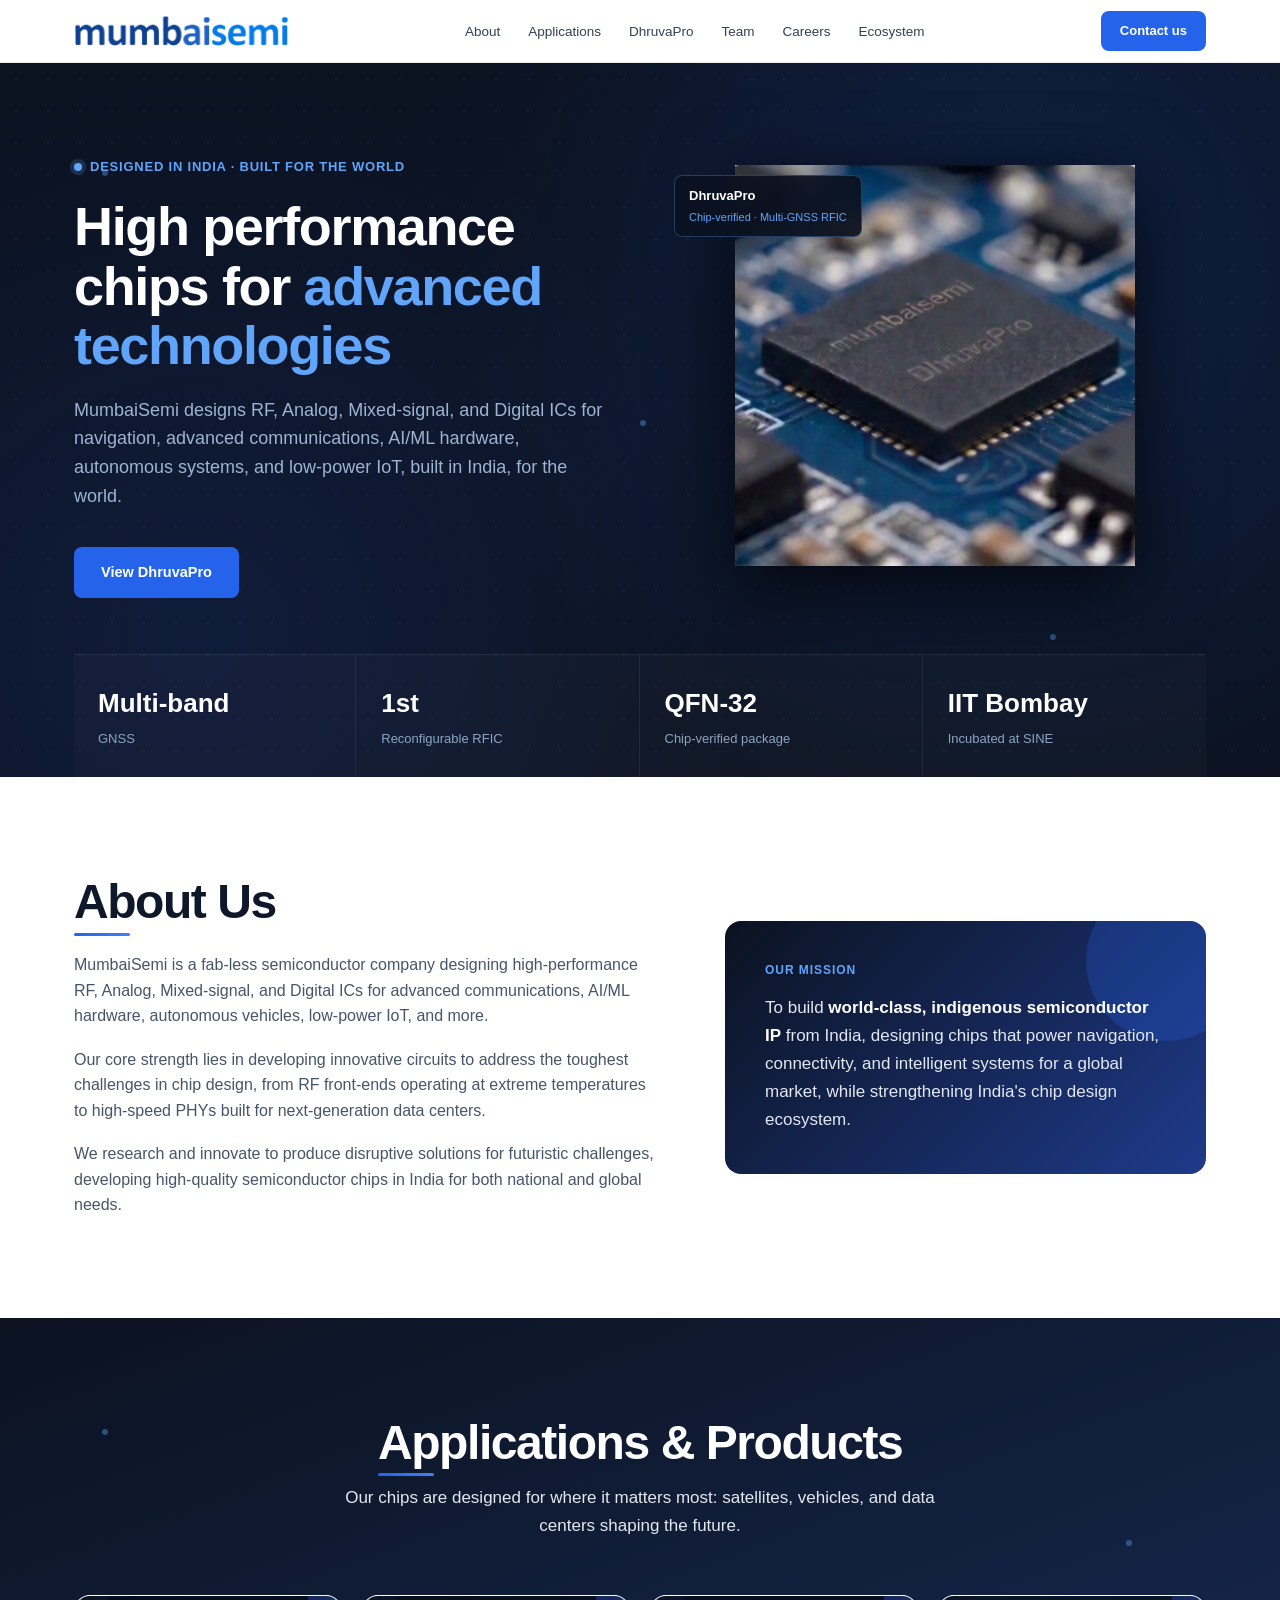
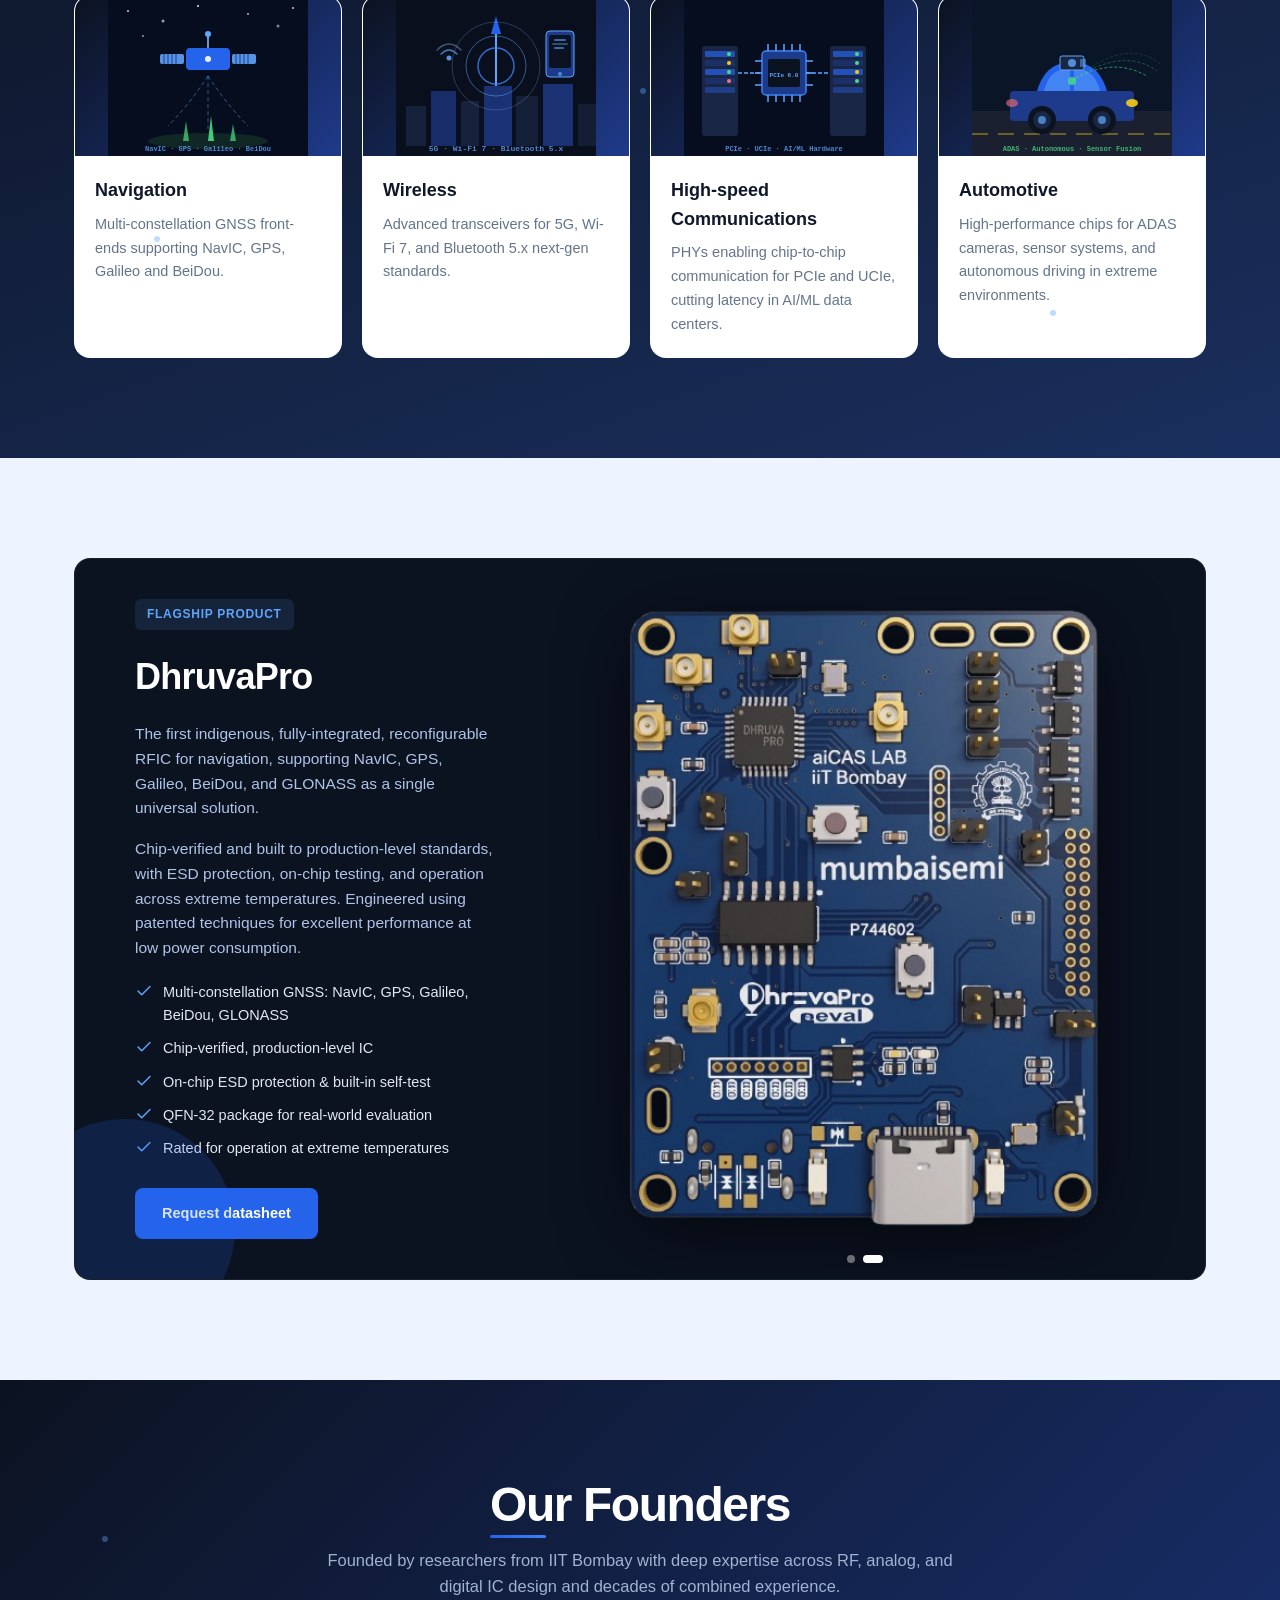
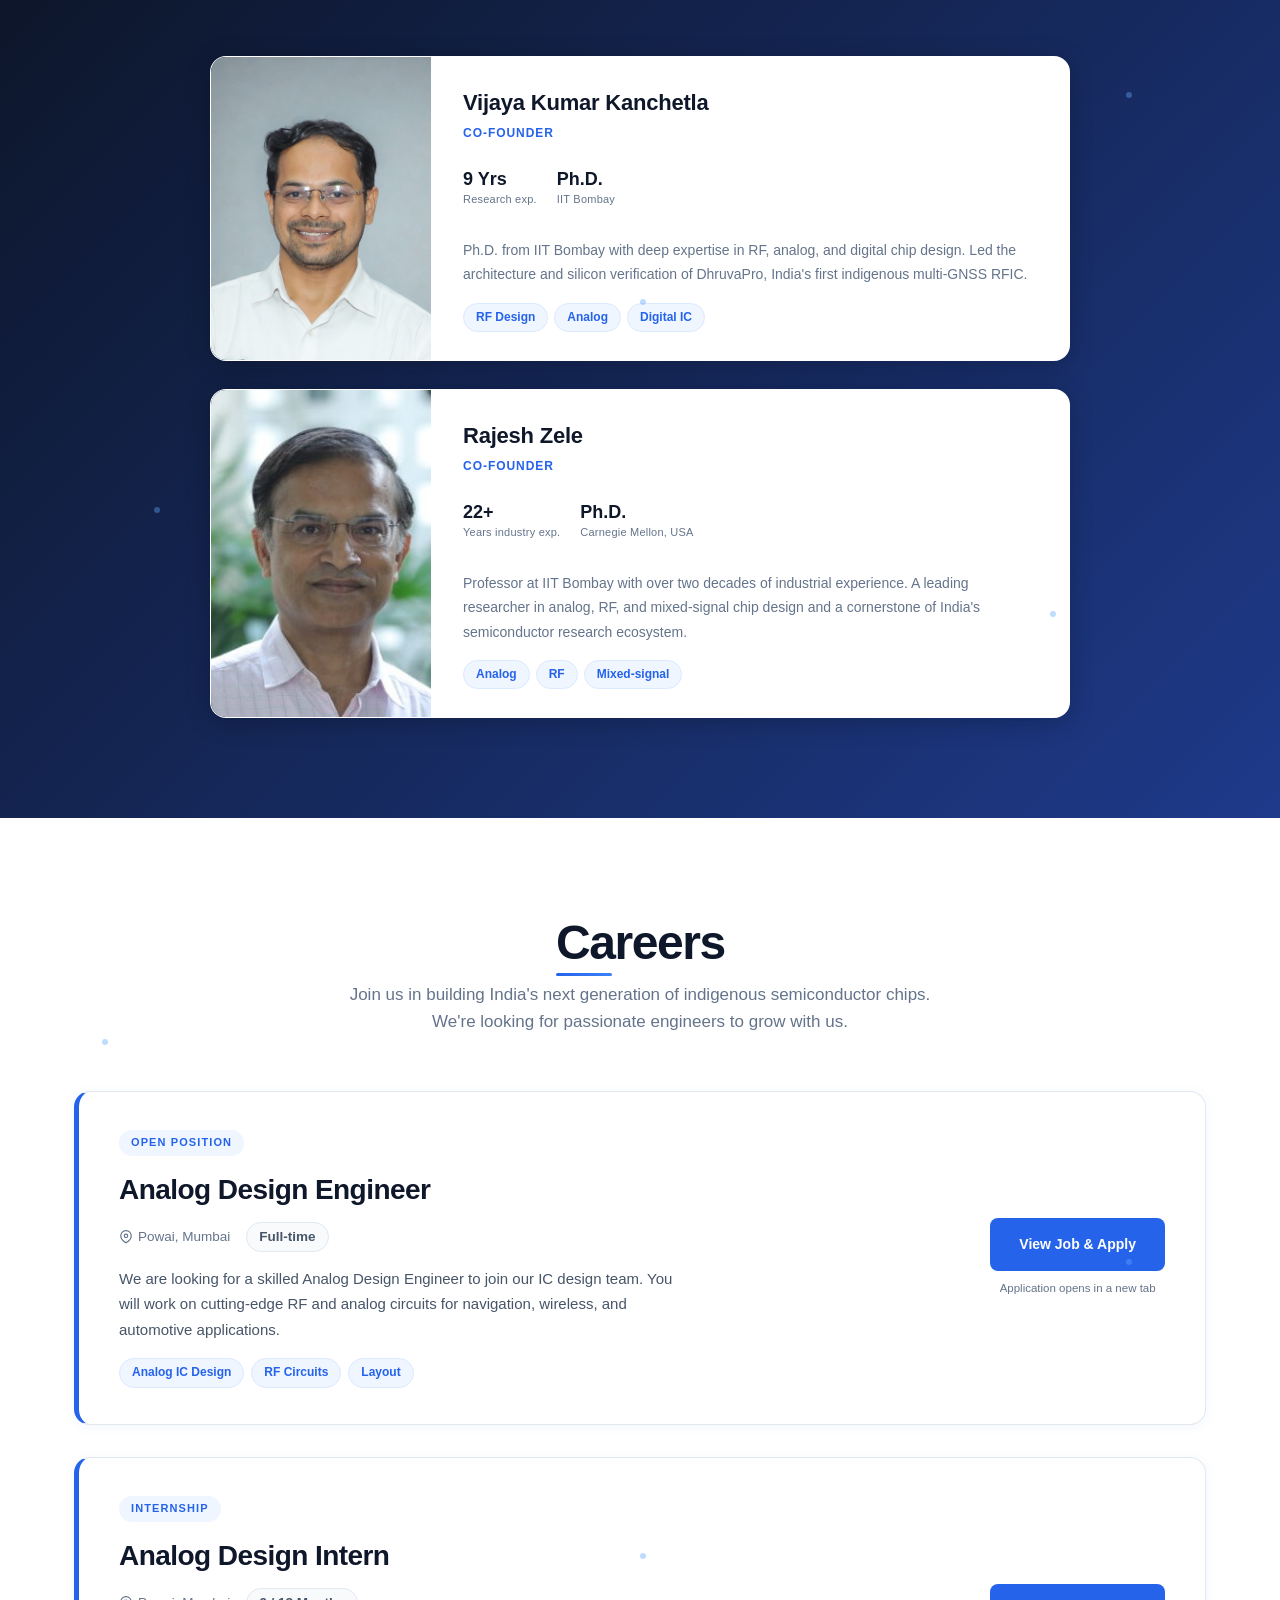
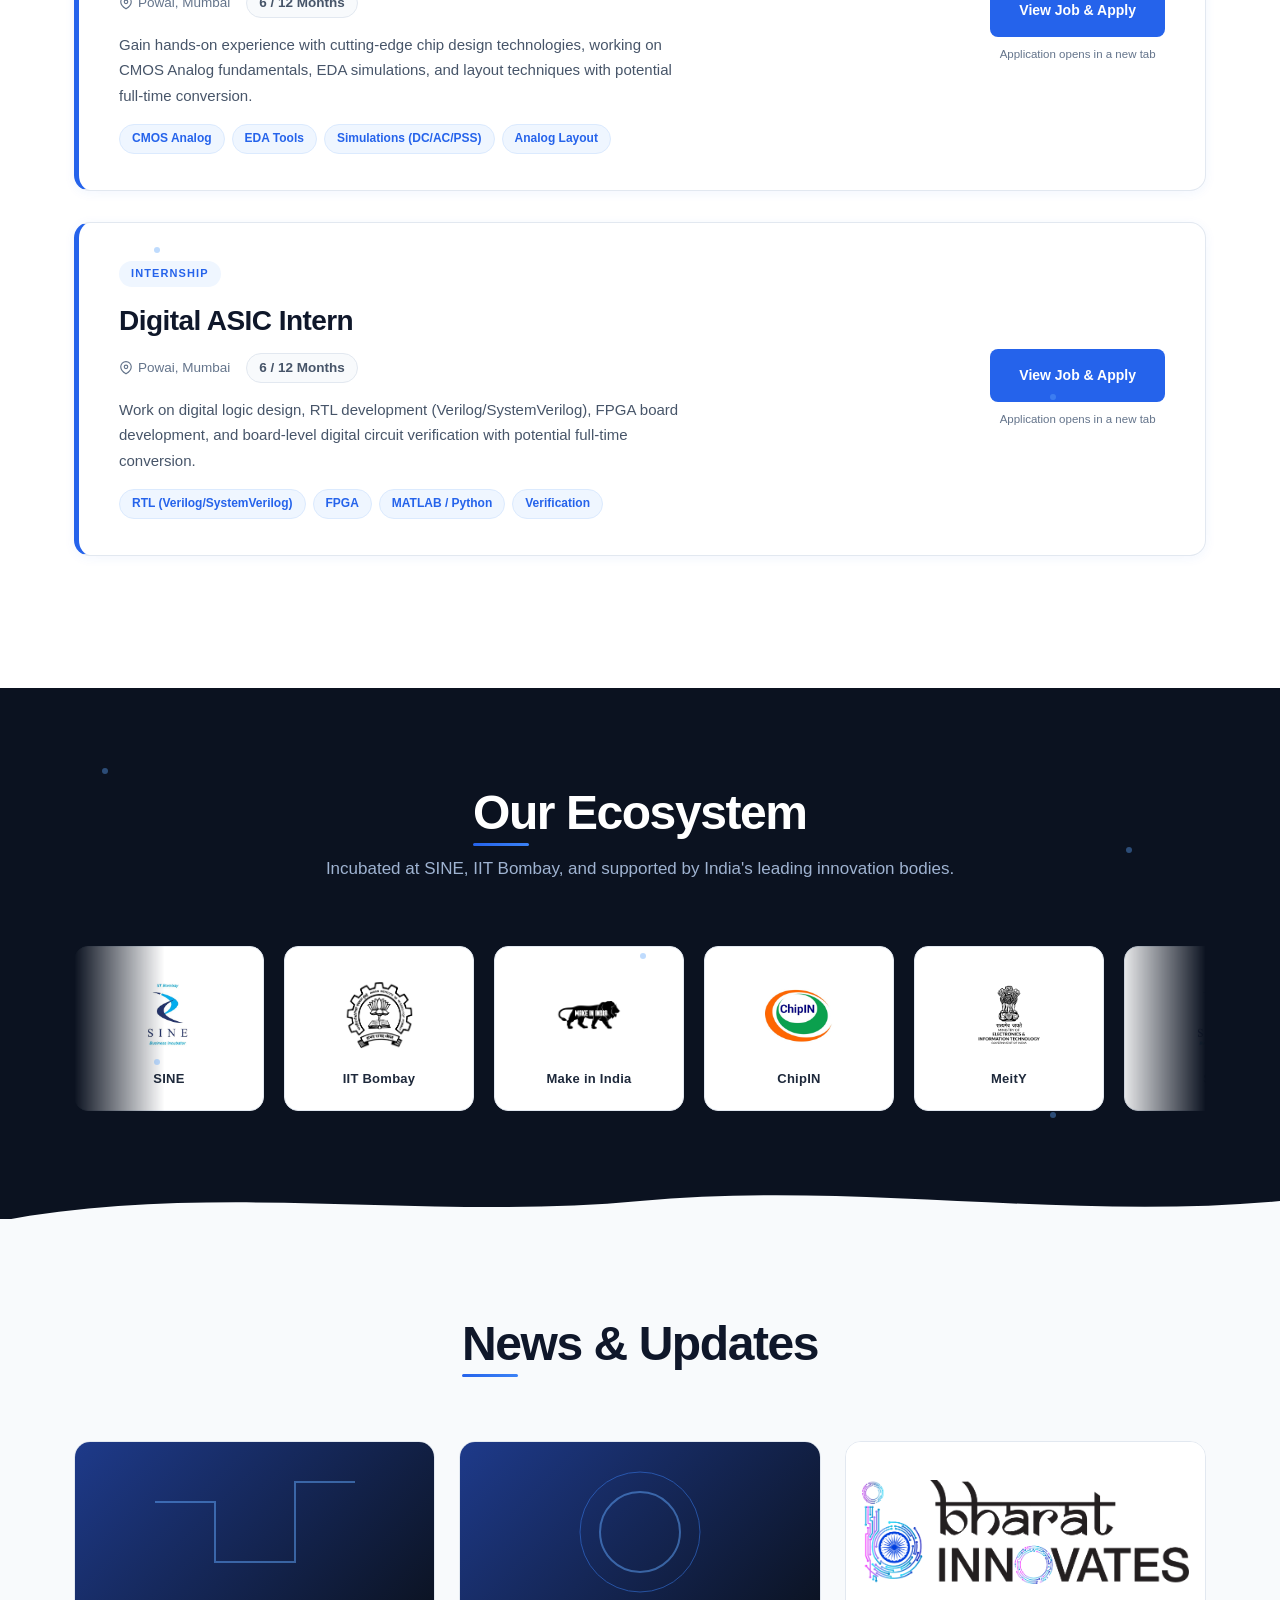
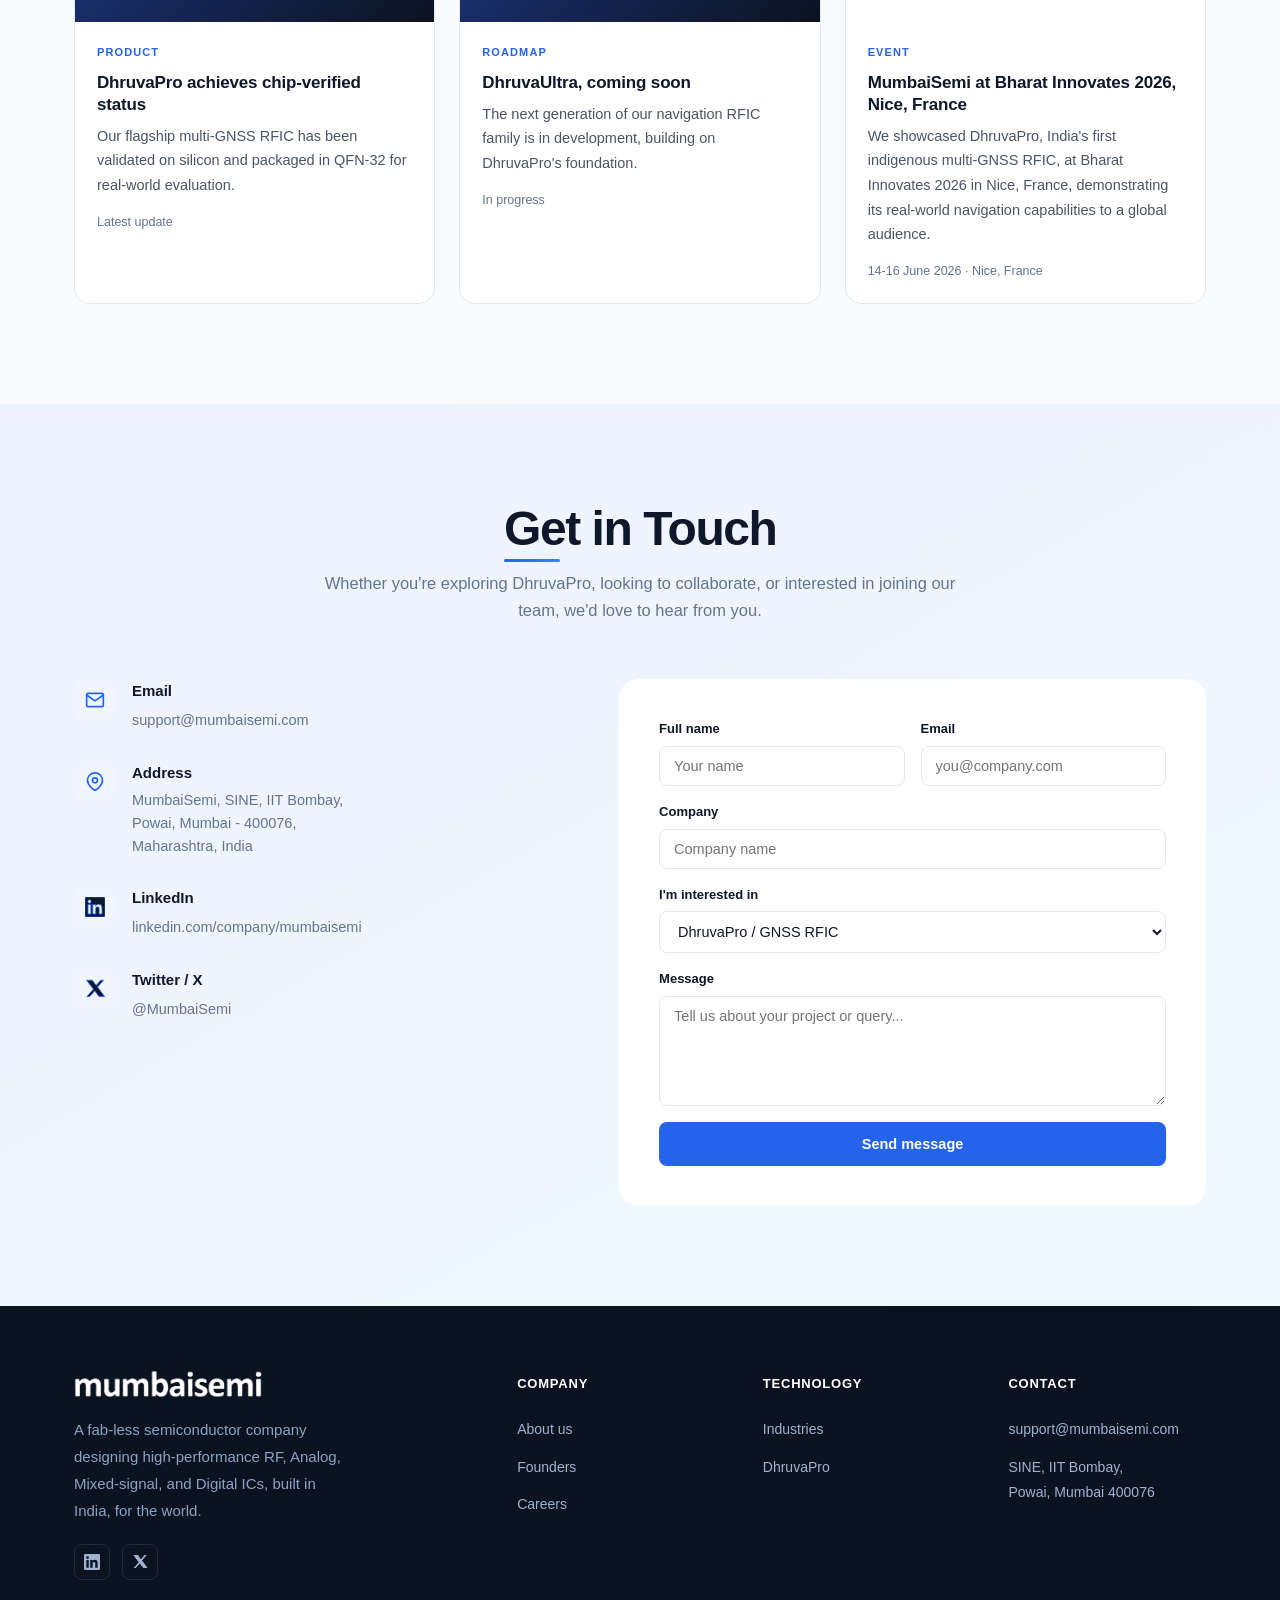
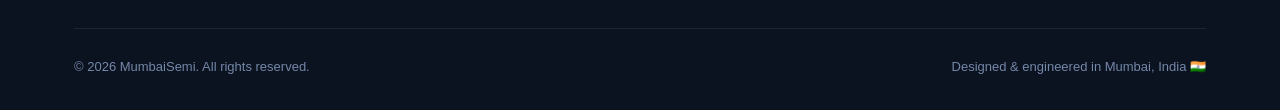
==== commit 1a70aa44: "Update index.html" ====
--- a/index.html
+++ b/index.html
@@ -640,14 +640,19 @@
     .form-row{grid-template-columns:1fr;}
   }
 
-  /* ===== Footer ===== */
+/* ===== Footer ===== */
   footer{background:var(--navy);color:#9FB3D1;padding:64px 0 32px;}
   .footer-grid{
     display:grid;grid-template-columns:2fr 1fr 1fr 1fr;gap:48px;
+    align-items:start;
     padding-bottom:48px;border-bottom:1px solid rgba(255,255,255,0.08);
   }
-  .footer-brand .logo img{height:28px;width:auto;display:block;flex-shrink:0;}
-  .footer-brand p{font-size:15px;color:#8DA3C4;max-width:280px;line-height:1.8;}
+  .footer-brand .logo{display:inline-flex;align-items:center;margin-bottom:18px;}
+  .footer-brand .logo img{
+    height:28px;width:auto;display:block;flex-shrink:0;
+    filter:brightness(0) invert(1);
+  }
+  .footer-brand p{font-size:15px;color:#8DA3C4;max-width:280px;line-height:1.8;margin-top:0;}
   .footer-social{display:flex;gap:12px;margin-top:20px;}
   .footer-social a{
     width:36px;height:36px;border-radius:8px;border:1px solid rgba(255,255,255,0.1);
@@ -655,7 +660,10 @@
   }
   .footer-social a:hover{border-color:var(--cyan);color:var(--cyan);}
   .footer-social svg{width:16px;height:16px;}
-  .footer-col h5{font-size:13px;font-weight:700;letter-spacing:0.06em;text-transform:uppercase;color:#fff;margin-bottom:18px;}
+  .footer-col h5{
+    font-size:13px;font-weight:700;letter-spacing:0.06em;text-transform:uppercase;
+    color:#fff;margin-top:0;margin-bottom:18px;line-height:28px;
+  }
   .footer-col ul{display:flex;flex-direction:column;gap:12px;}
   .footer-col a{font-size:14px;color:#9FB3D1;transition:color .2s ease;}
   .footer-col a:hover{color:#fff;}
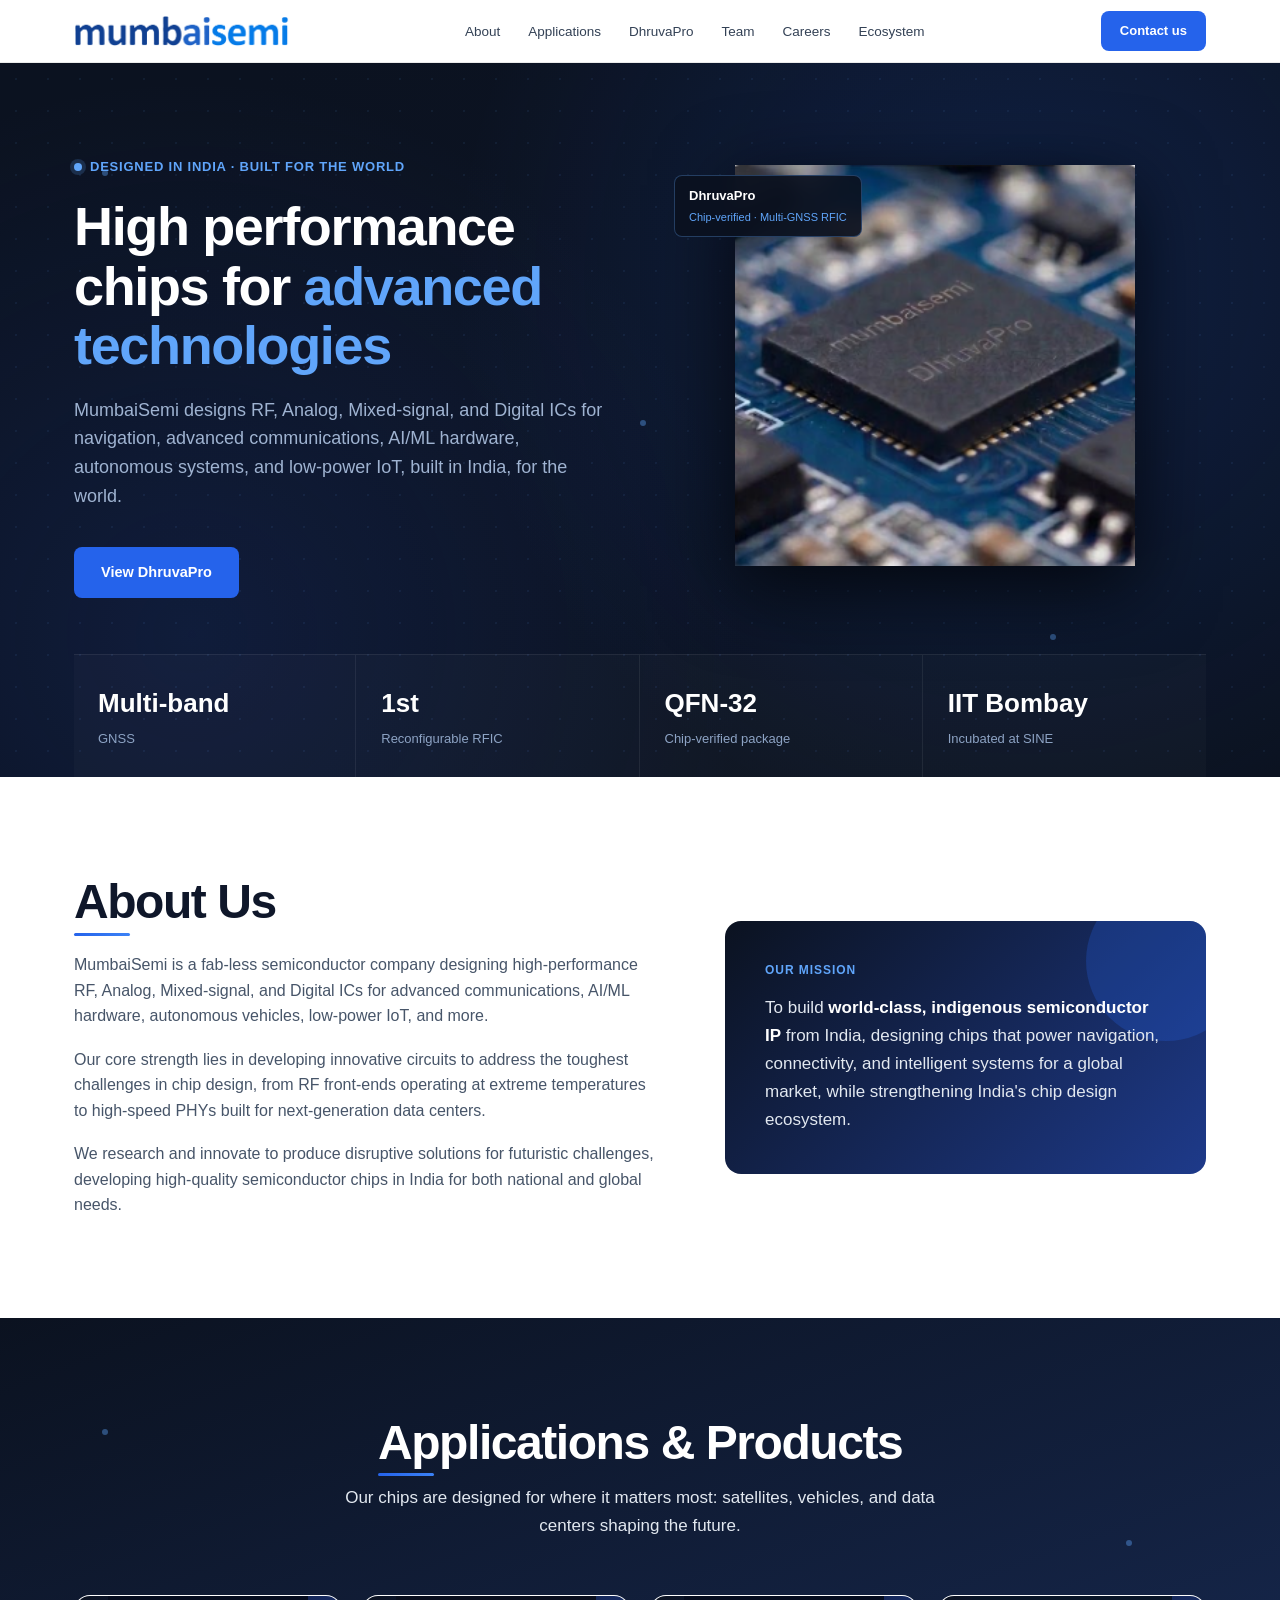
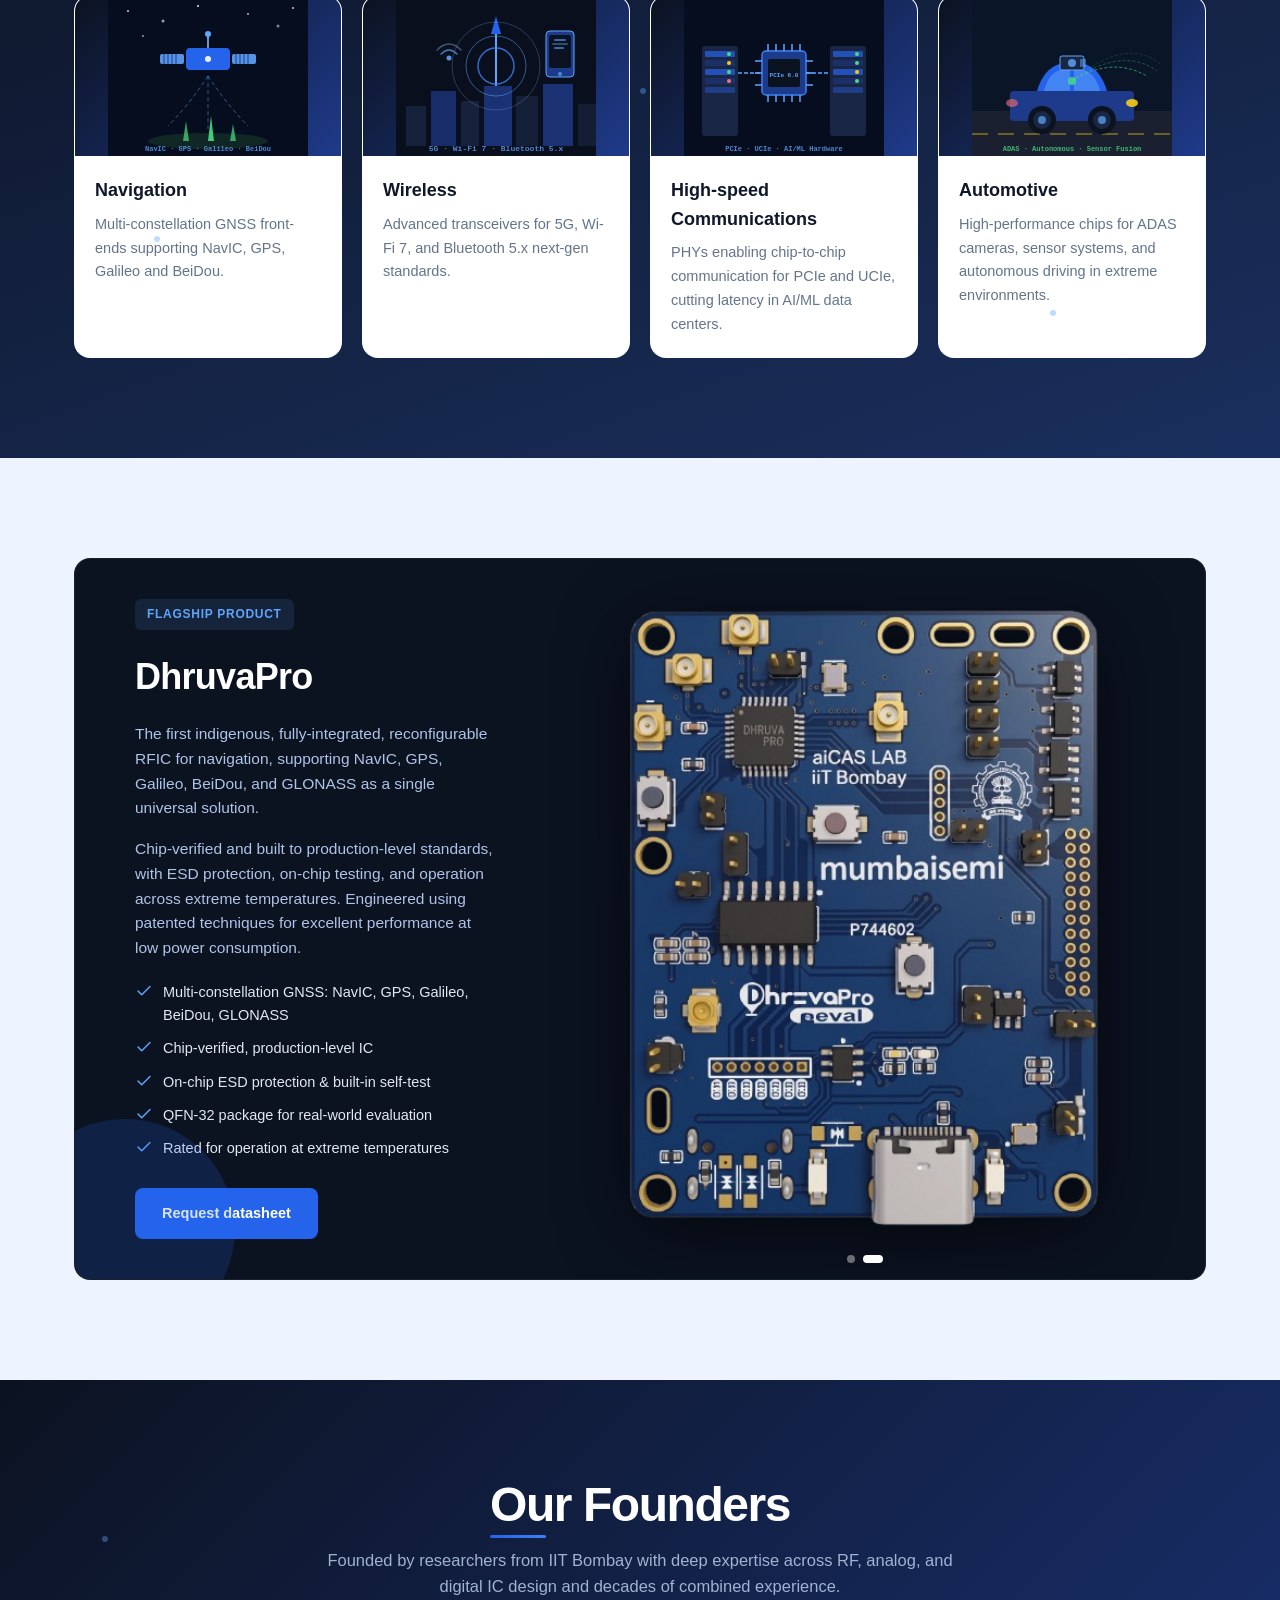
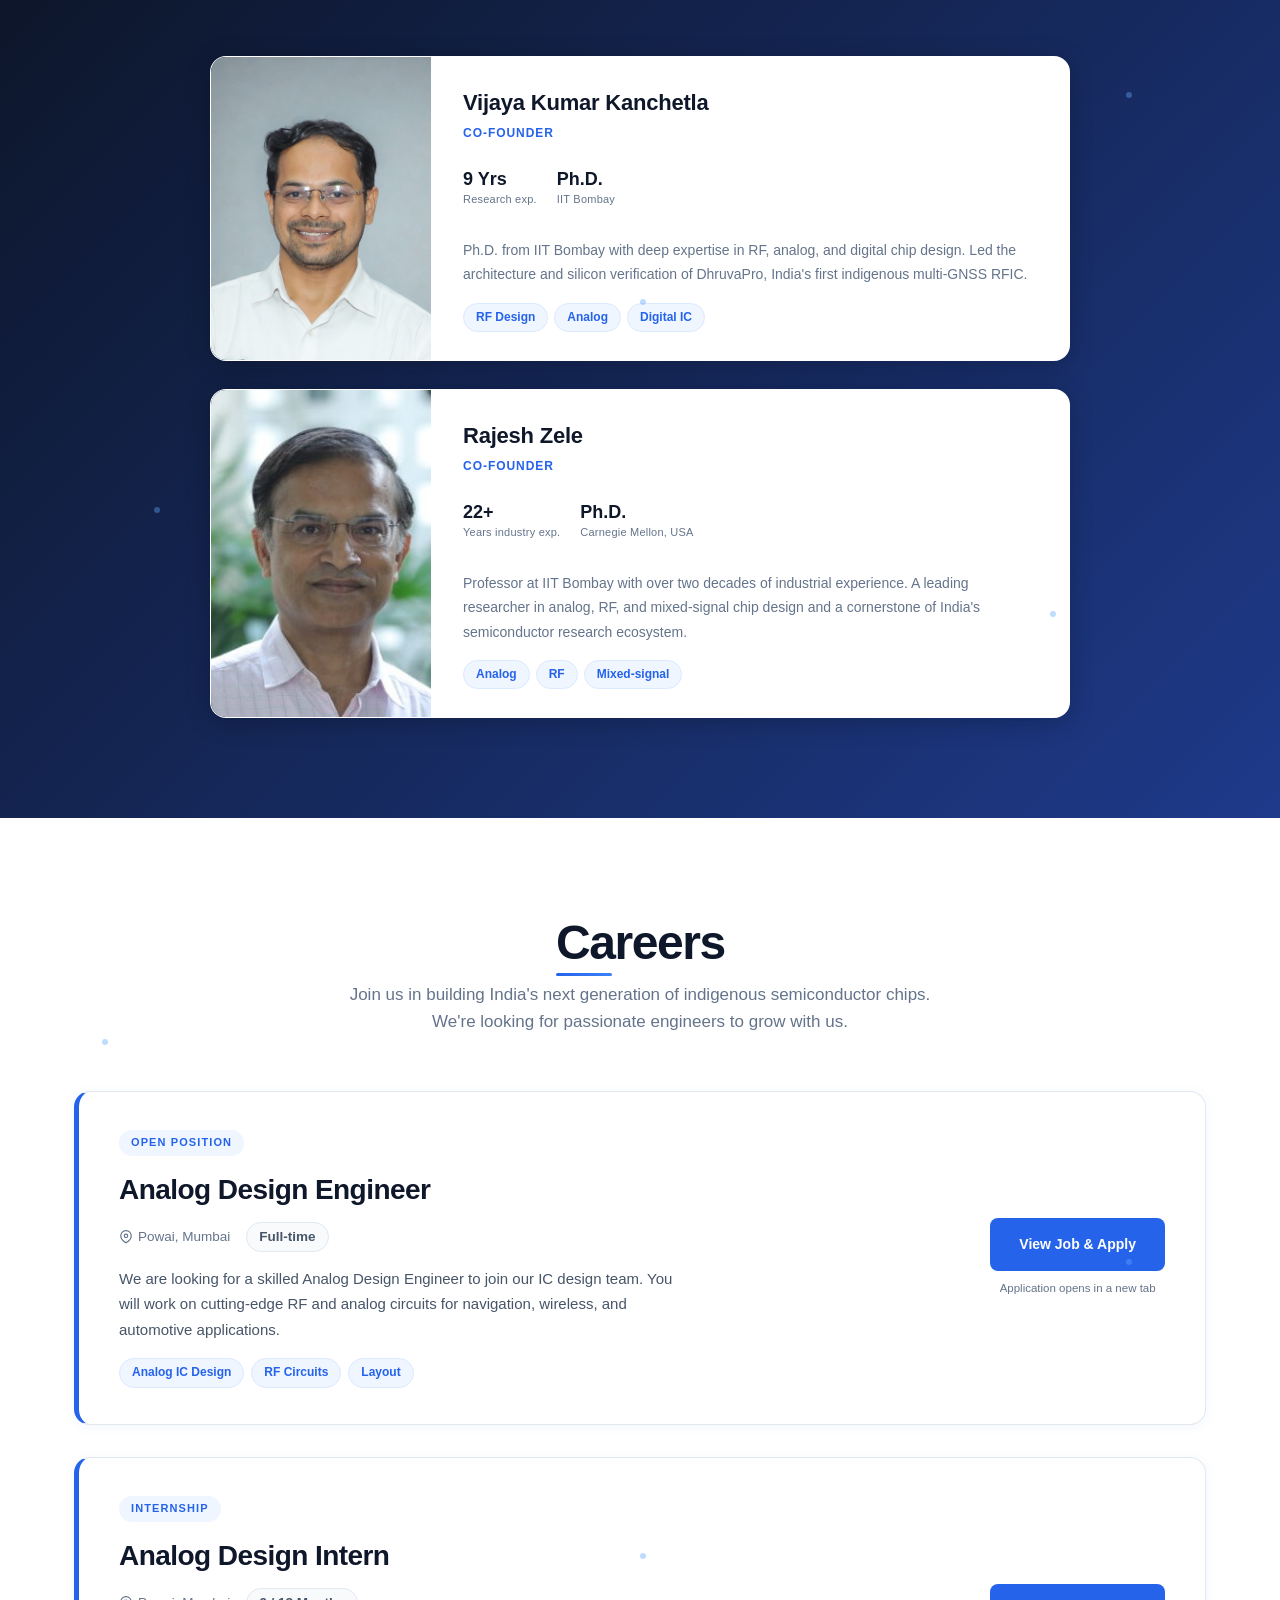
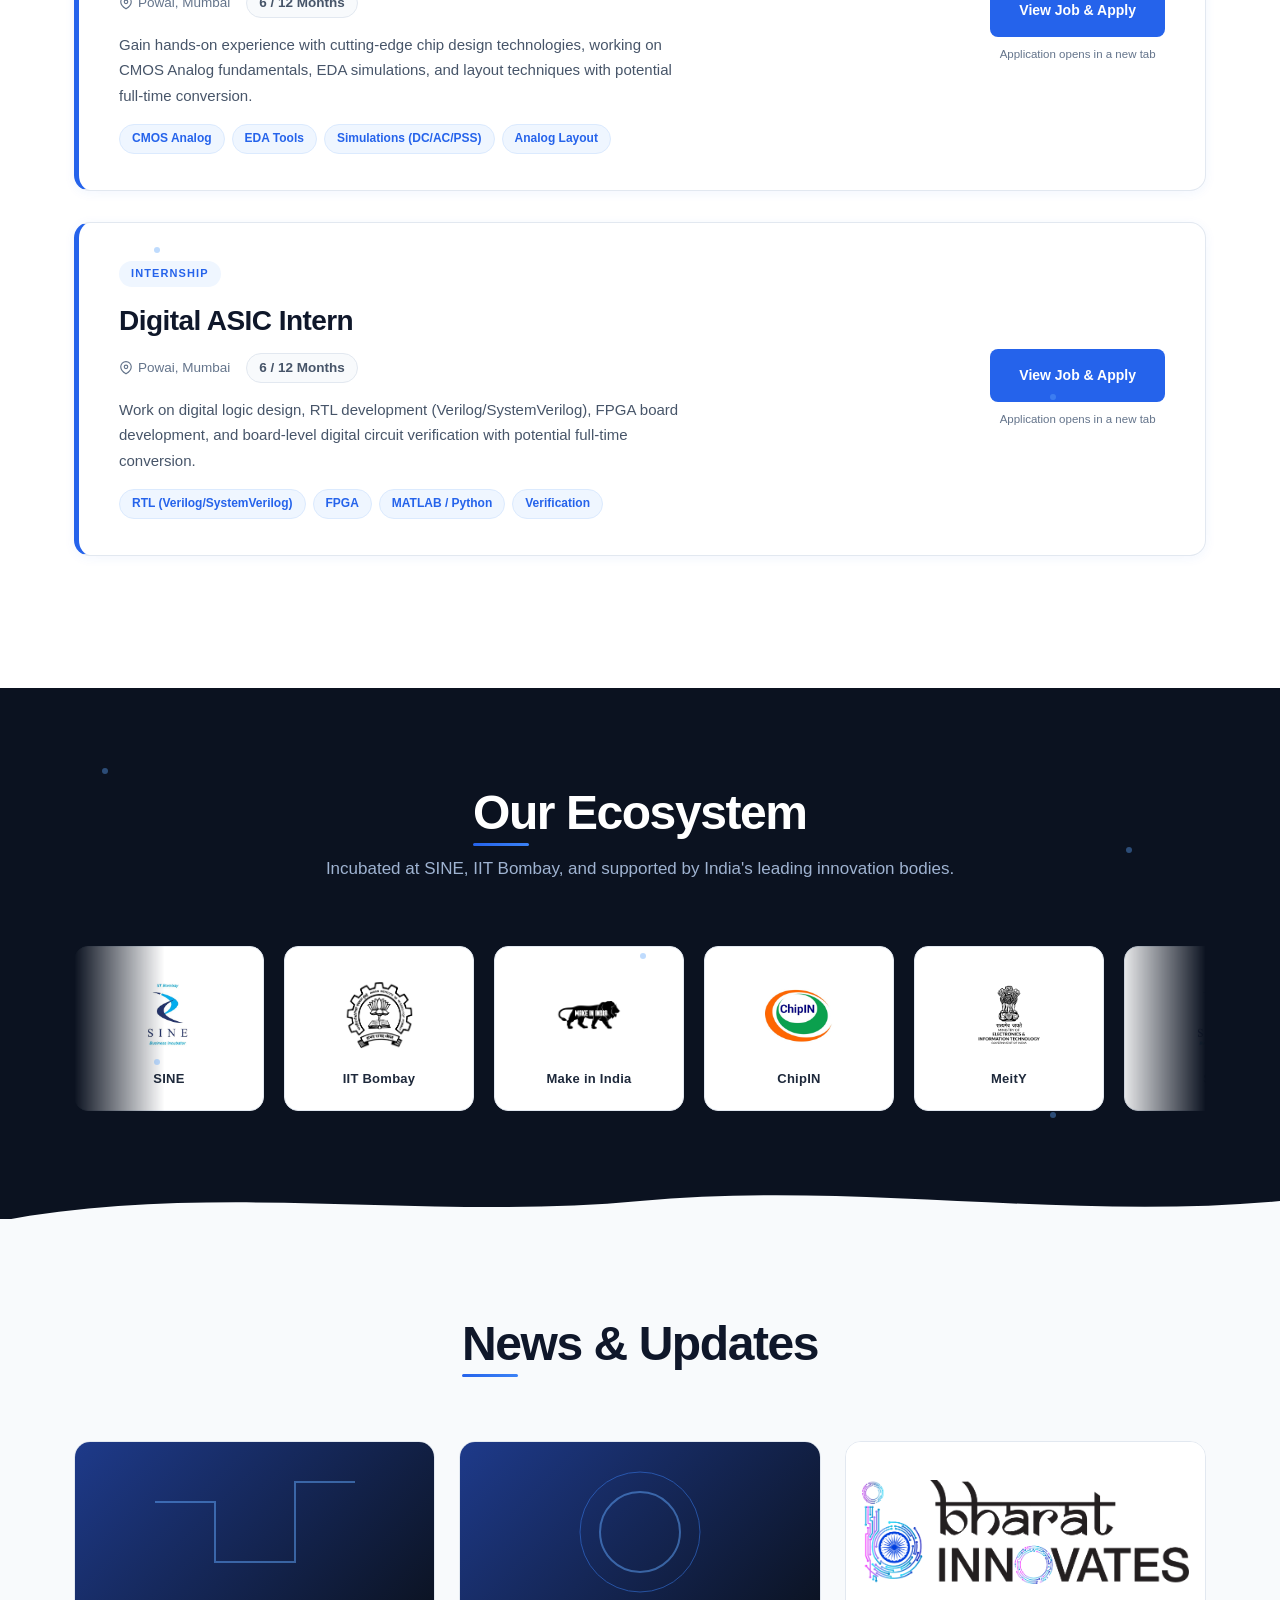
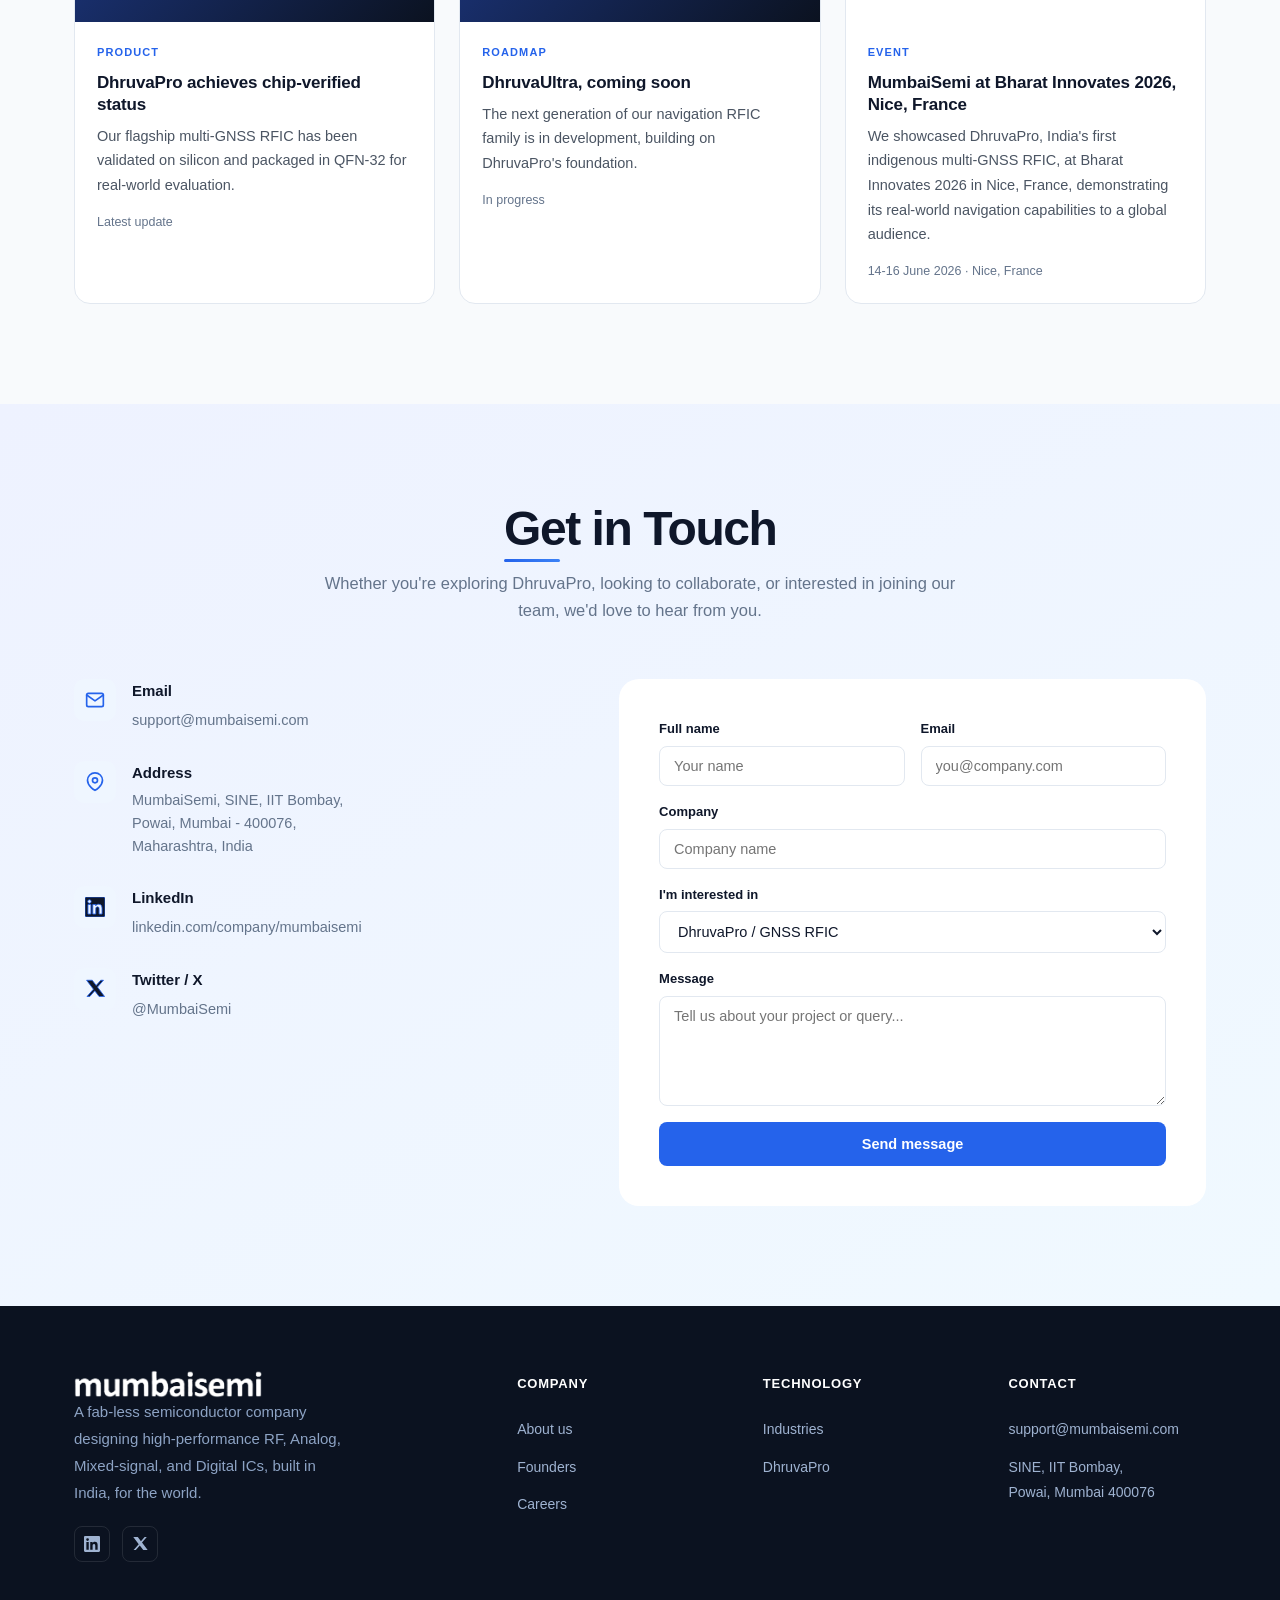
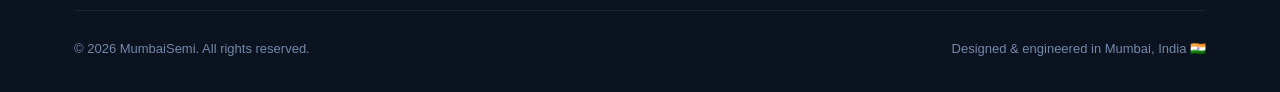
==== commit 0503a902: "Update index.html" ====
--- a/index.html
+++ b/index.html
@@ -647,10 +647,12 @@
     align-items:start;
     padding-bottom:48px;border-bottom:1px solid rgba(255,255,255,0.08);
   }
-  .footer-brand .logo{display:inline-flex;align-items:center;margin-bottom:18px;}
   .footer-brand .logo img{
-    height:28px;width:auto;display:block;flex-shrink:0;
-    filter:brightness(0) invert(1);
+    height:28px !important;
+    width:auto !important;
+    display:block !important;
+    flex-shrink:0 !important;
+    filter:brightness(0) invert(1) !important; /* Forces the logo to pure white */
   }
   .footer-brand p{font-size:15px;color:#8DA3C4;max-width:280px;line-height:1.8;margin-top:0;}
   .footer-social{display:flex;gap:12px;margin-top:20px;}
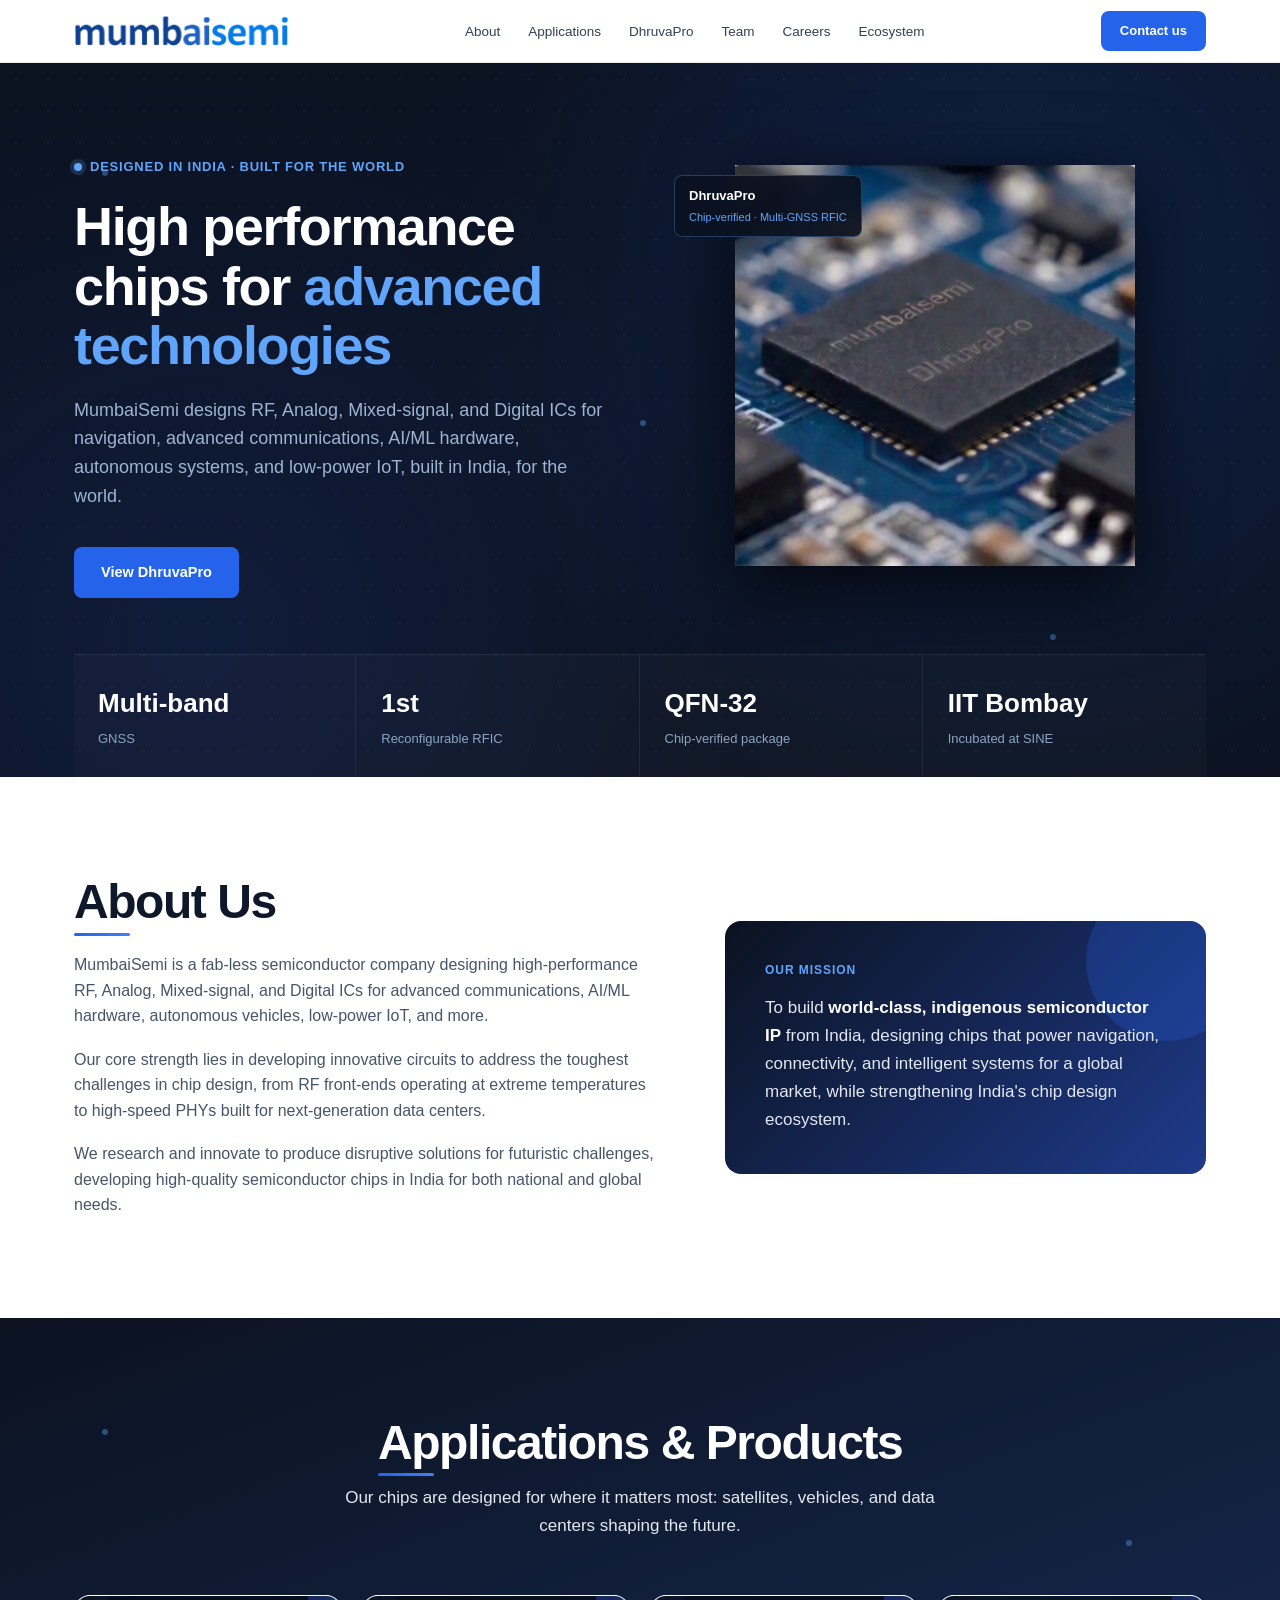
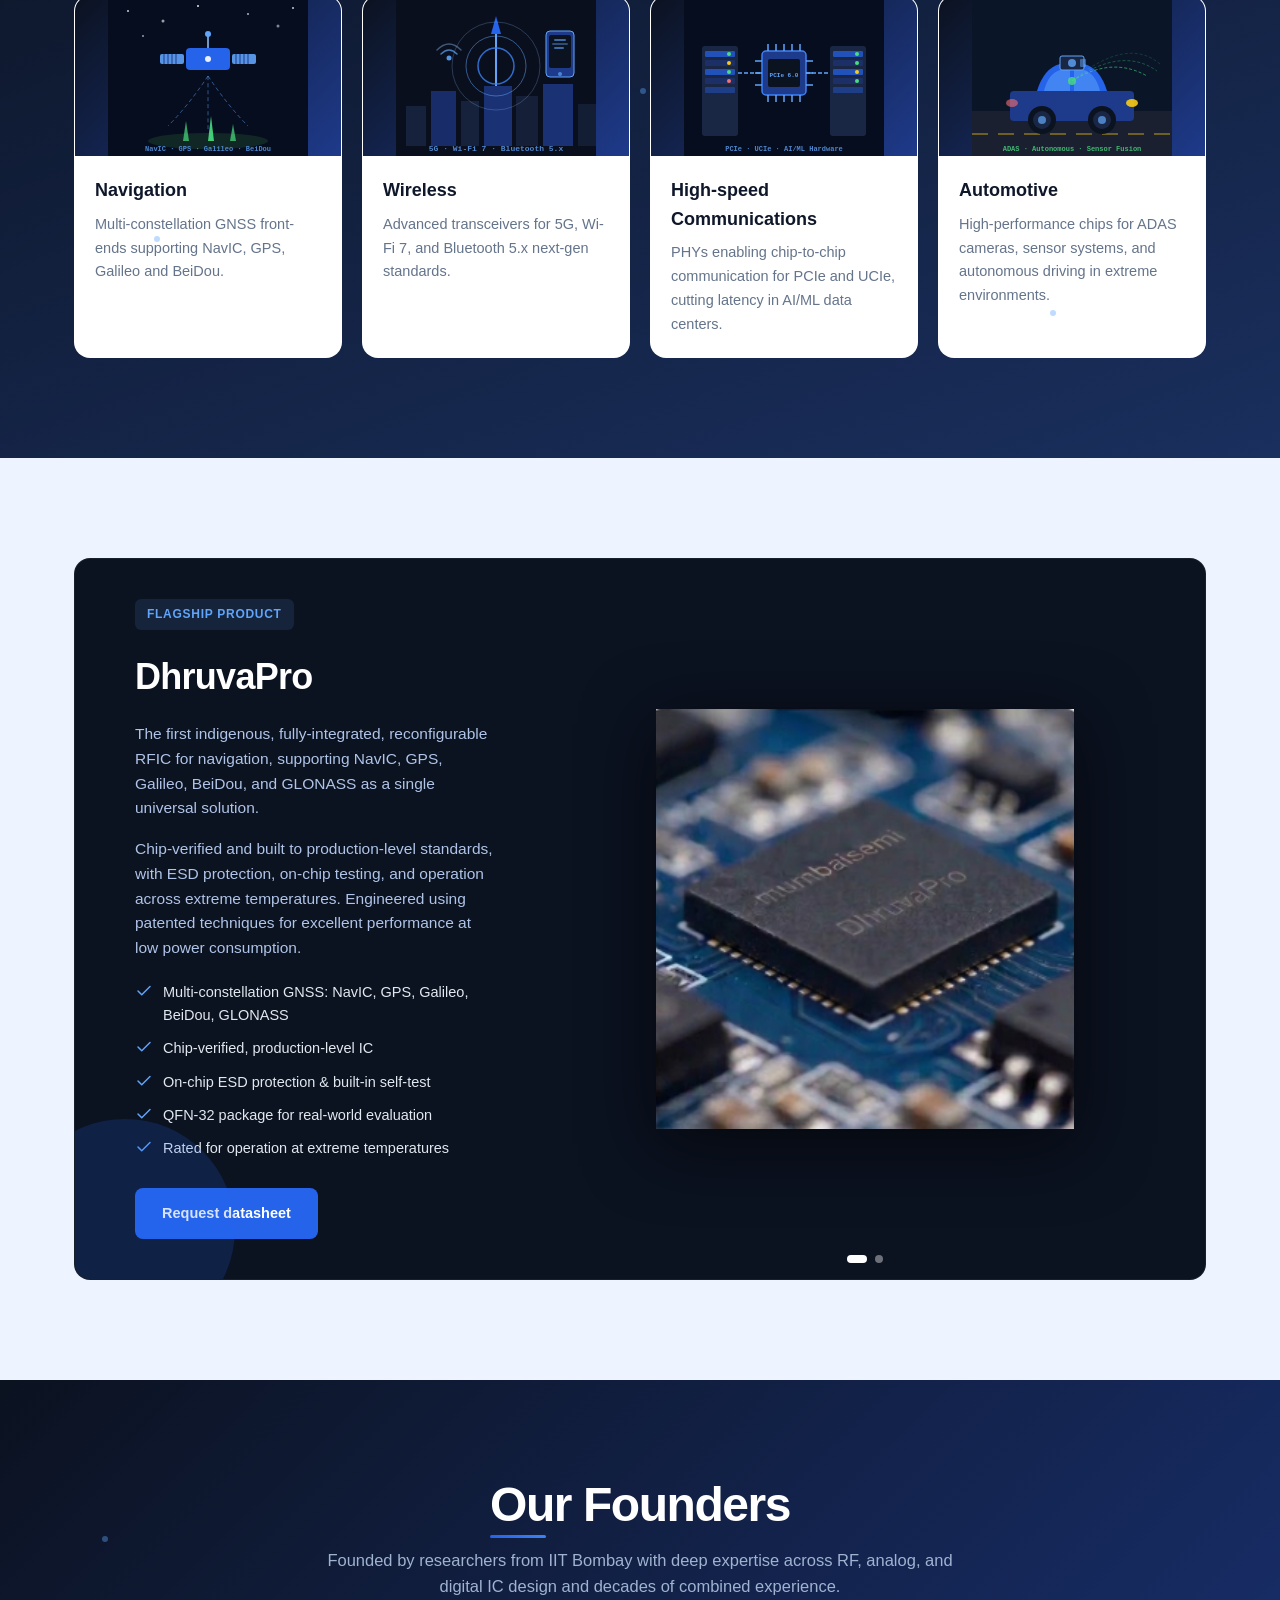
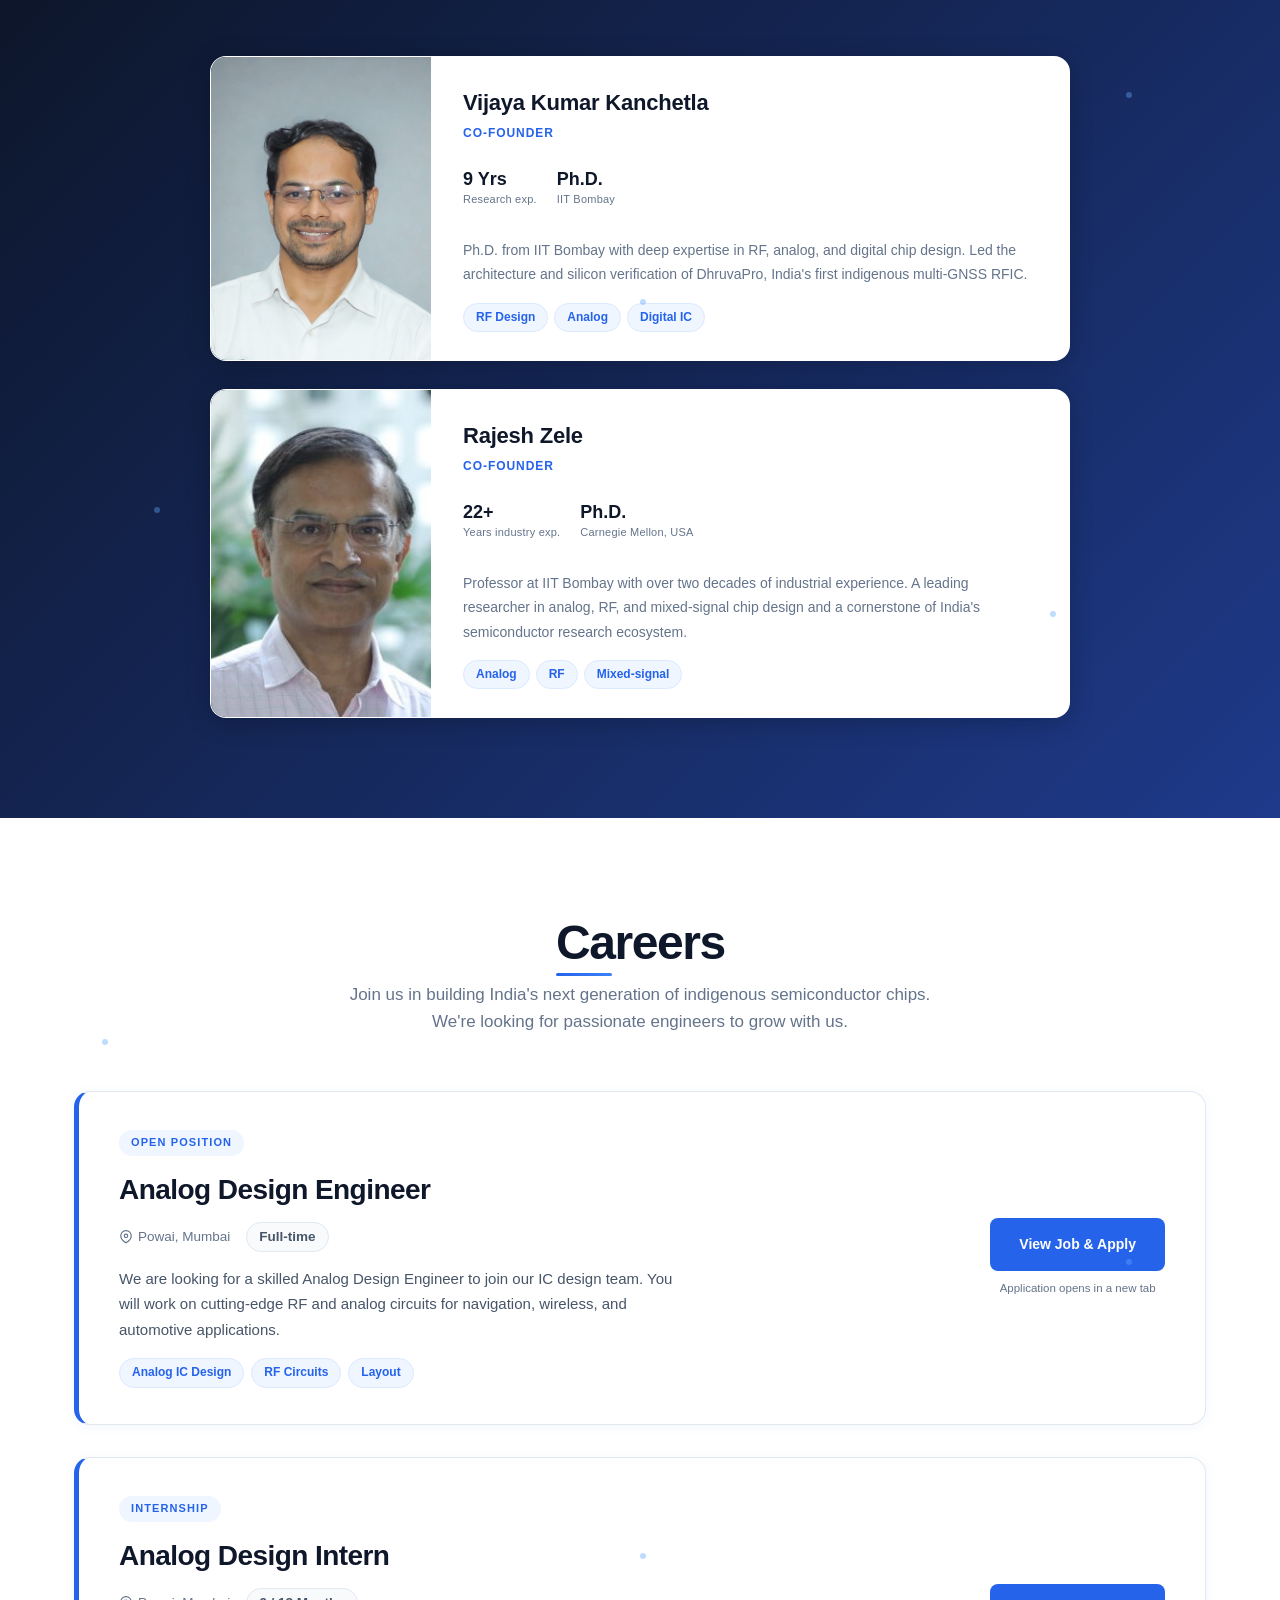
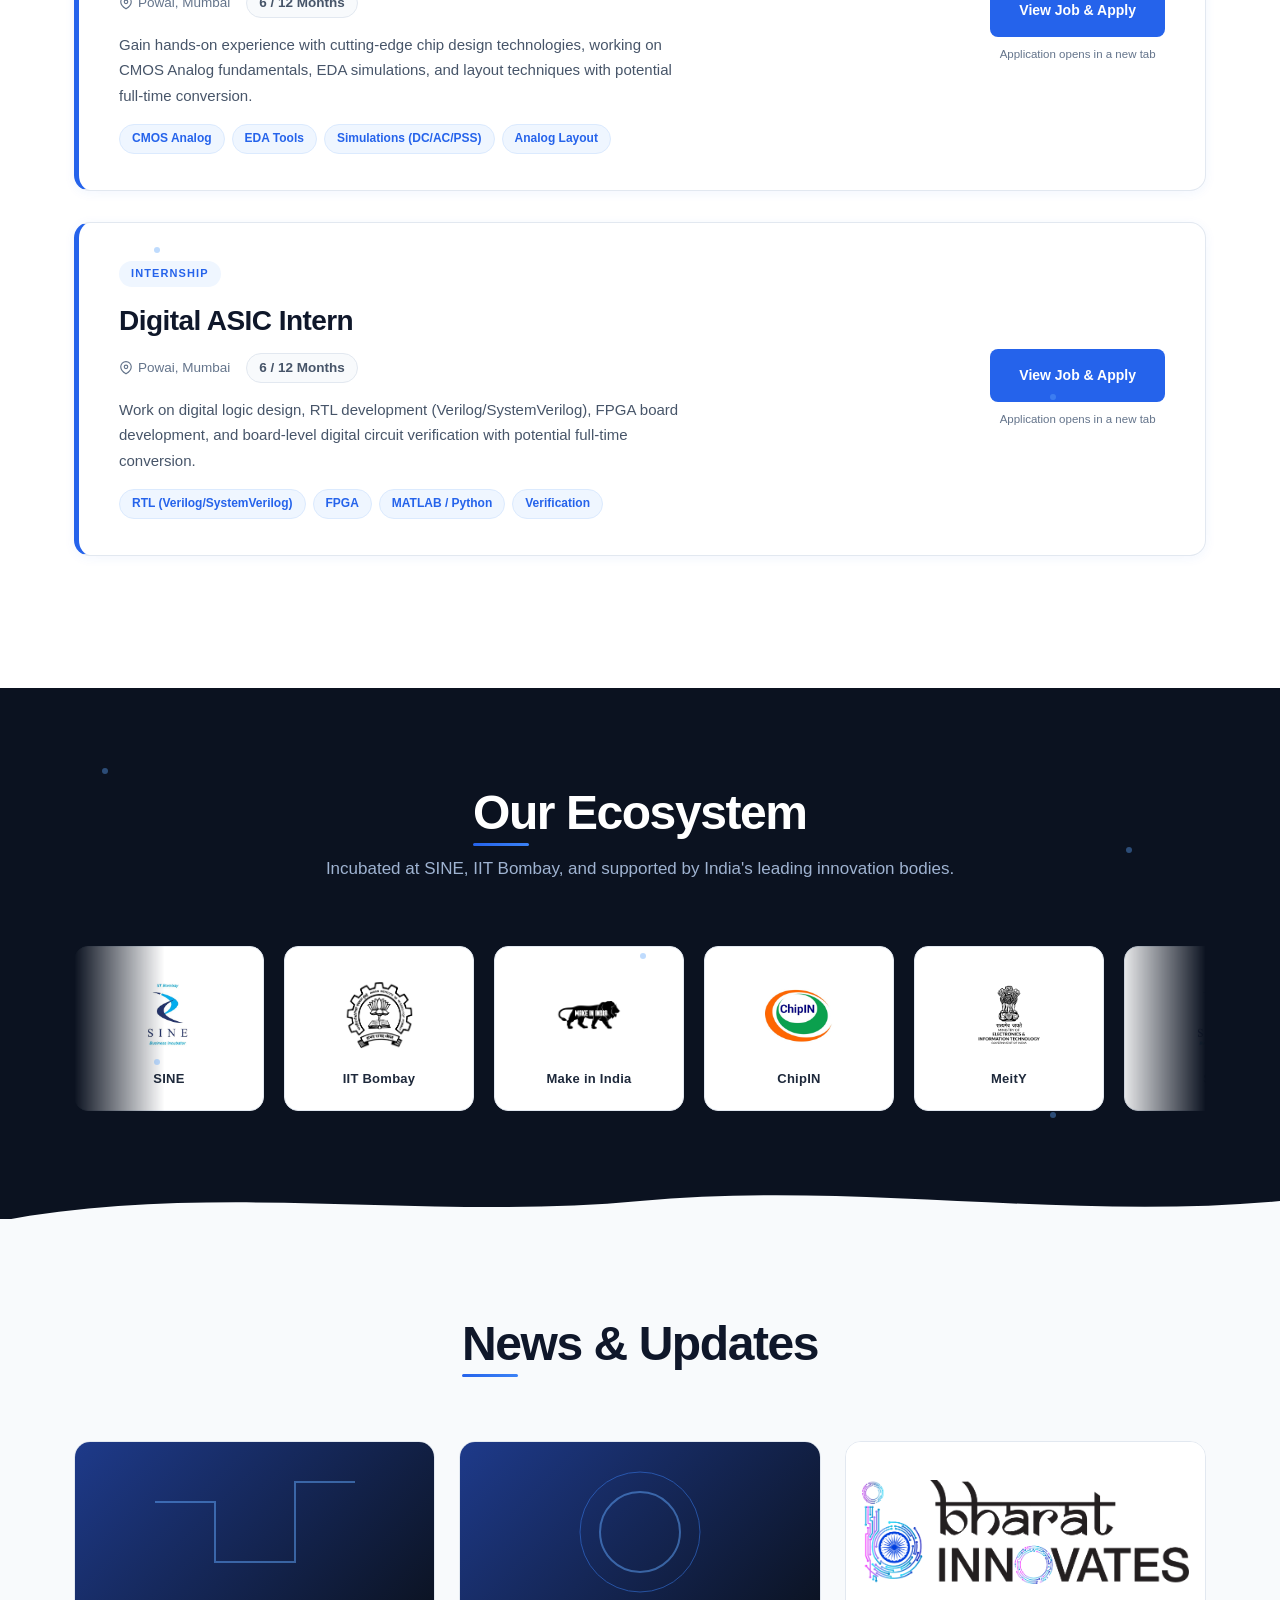
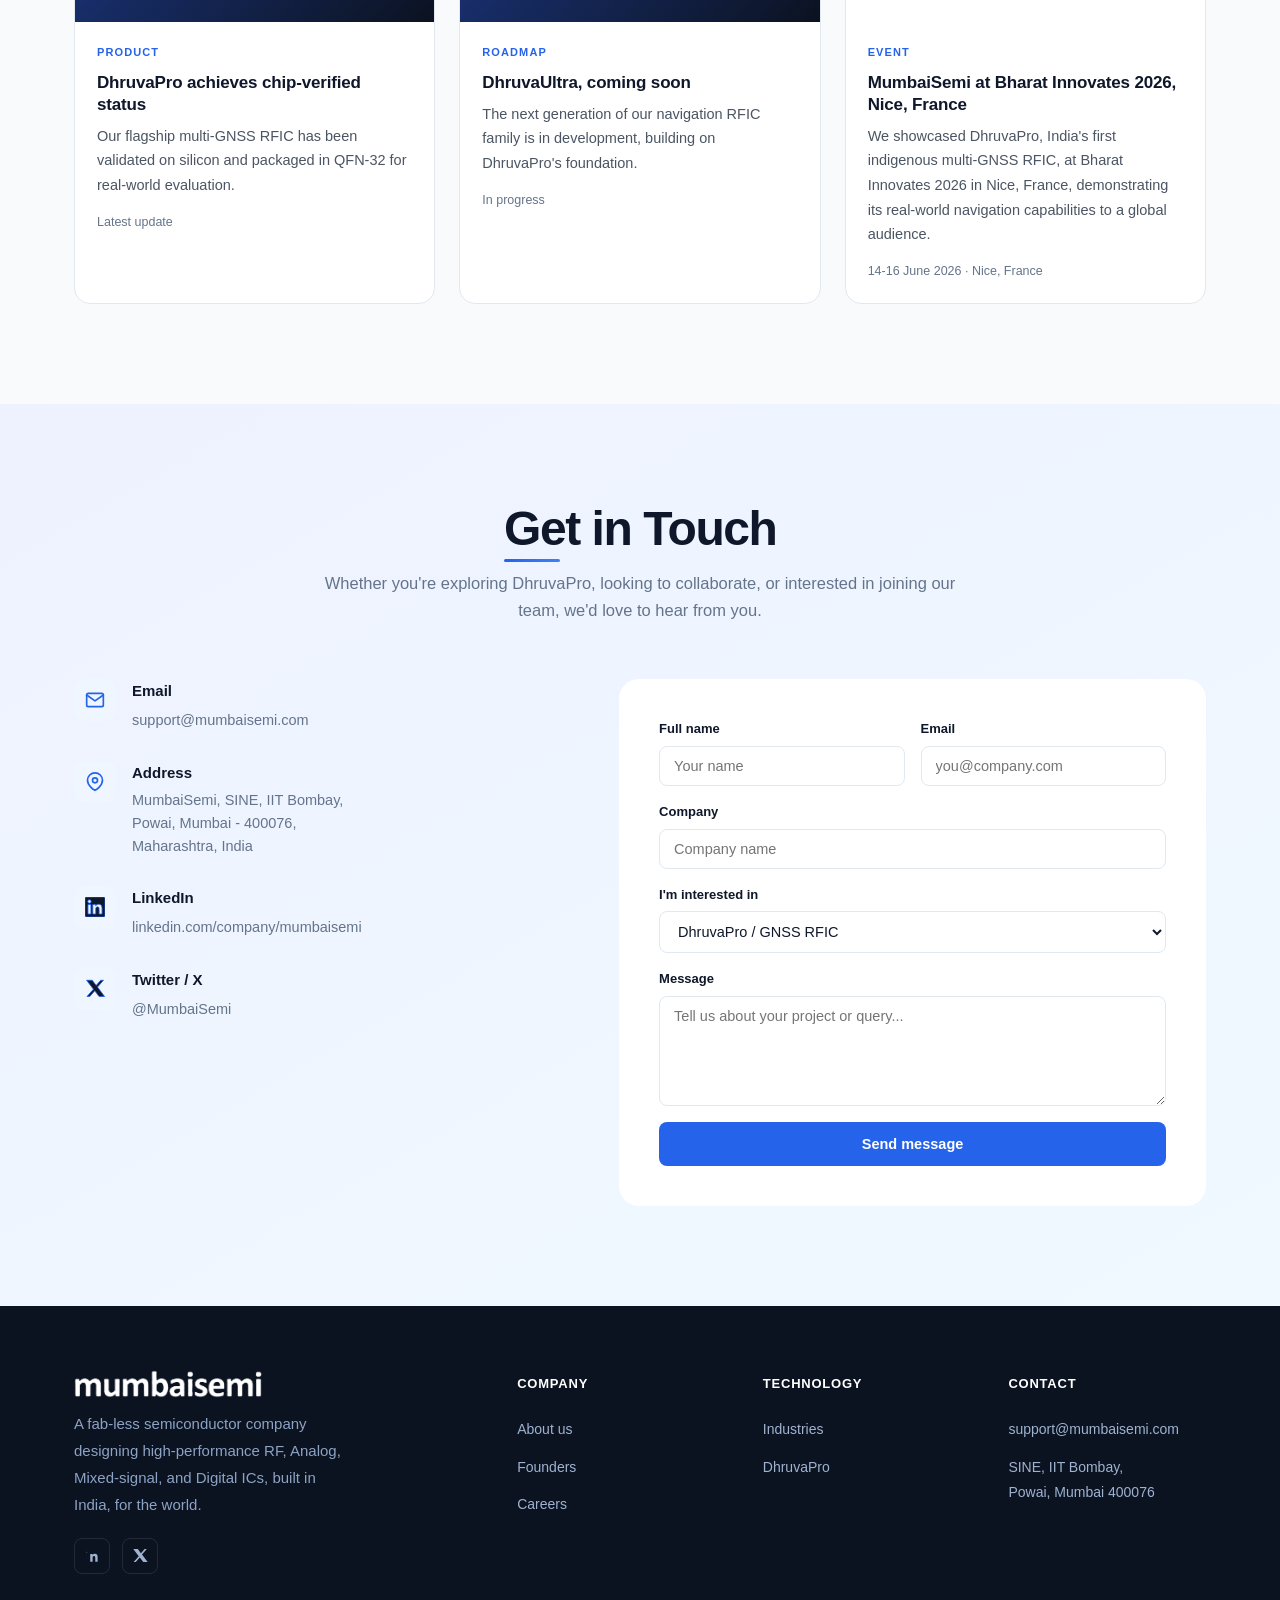
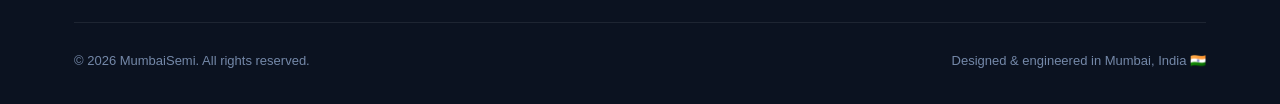
==== commit f4f1fd2d: "Update index.html" ====
--- a/index.html
+++ b/index.html
@@ -1521,13 +1521,13 @@
   <div class="wrap">
     <div class="footer-grid">
       <div class="footer-brand">
-        <a href="#" class="logo">
-         <img src="assets/images/logo.png" alt="MumbaiSemi"> 
+        <a href="#" class="logo" style="margin-bottom:0;">
+          <img src="assets/images/logo.png" alt="MumbaiSemi" style="filter: brightness(0) invert(1) !important; height: 28px; width: auto; display: block;"> 
         </a>
-        <p>A fab-less semiconductor company designing high-performance RF, Analog, Mixed-signal, and Digital ICs, built in India, for the world.</p>
+        <p style="margin-top: 12px;">A fab-less semiconductor company designing high-performance RF, Analog, Mixed-signal, and Digital ICs, built in India, for the world.</p>
         <div class="footer-social">
           <a href="https://www.linkedin.com/company/mumbaisemi" target="_blank" rel="noopener" aria-label="LinkedIn">
-            <svg viewBox="0 0 24 24" fill="currentColor"><path d="M20.45 20.45h-3.554v-5.57c0-1.328-.025-3.037-1.85-3.037-1.852 0-2.136 1.445-2.136 2.94v5.667H9.353V9h3.414v1.561h.048c.476-.9 1.637-1.85 3.37-1.85 3.602 0 4.267 2.37 4.267 5.455v6.284zM5.337 7.433a2.062 2.062 0 01-2.063-2.065 2.064 2.064 0 112.063 2.065zm1.782 13.019H3.555V9h3.564v11.452zM22.225 0H1.771C.792 0 0 .774 0 1.729v20.542C0 23.227.792 24 1.771 24h20.451C23.2 24 24 23.227 24 22.271V1.729C24 .774 23.2 0 22.222 0h.003z"/></svg>
+            <svg viewBox="0 0 24 24" fill="currentColor"><path d="M20.45 20.45h-3.554v-5.57c0-1.328-.025-3.037-1.85-3.037-1.852 0-2.136 1.445-2.136 2.94v5.667H9.353V9h3.414v1.561h.048c.476-.9 1.637-1.85 3.37-1.85 3.602 0 4.267 2.37 4.267 5.455v6.284zM5.337 7.433a2.062 2.062 0 01-2.063-2.065 2.064 2.064 112.063 2.065zm1.782 13.019H3.555V9h3.564v11.452zM22.225 0H1.771C.792 0 0 .774 0 1.729v20.542C0 23.227.792 24 1.771 24h20.451C23.2 24 24 23.227 24 22.271V1.729C24 .774 23.2 0 22.222 0h.003z"/></svg>
           </a>
           <a href="https://x.com/MumbaiSemi" target="_blank" rel="noopener" aria-label="X / Twitter">
             <svg viewBox="0 0 24 24" fill="currentColor"><path d="M18.9 1.5h3.3l-7.2 8.2 8.5 11.3h-6.6l-5.2-6.8-6 6.8h-3.3l7.7-8.8-8.2-10.7h6.8l4.7 6.2 5.5-6.2z"/></svg>
@@ -1535,7 +1535,7 @@
         </div>
       </div>
       <div class="footer-col">
-        <h5>Company</h5>
+        <h5 style="margin-top:0; line-height:28px;">Company</h5>
         <ul>
           <li><a href="#about">About us</a></li>
           <li><a href="#team">Founders</a></li>
@@ -1543,14 +1543,14 @@
         </ul>
       </div>
       <div class="footer-col">
-        <h5>Technology</h5>
+        <h5 style="margin-top:0; line-height:28px;">Technology</h5>
         <ul>
           <li><a href="#industries">Industries</a></li>
           <li><a href="#product">DhruvaPro</a></li>
         </ul>
       </div>
       <div class="footer-col">
-        <h5>Contact</h5>
+        <h5 style="margin-top:0; line-height:28px;">Contact</h5>
         <ul>
           <li><a href="mailto:support@mumbaisemi.com">support@mumbaisemi.com</a></li>
           <li><a href="#contact">SINE, IIT Bombay,<br>Powai, Mumbai 400076</a></li>
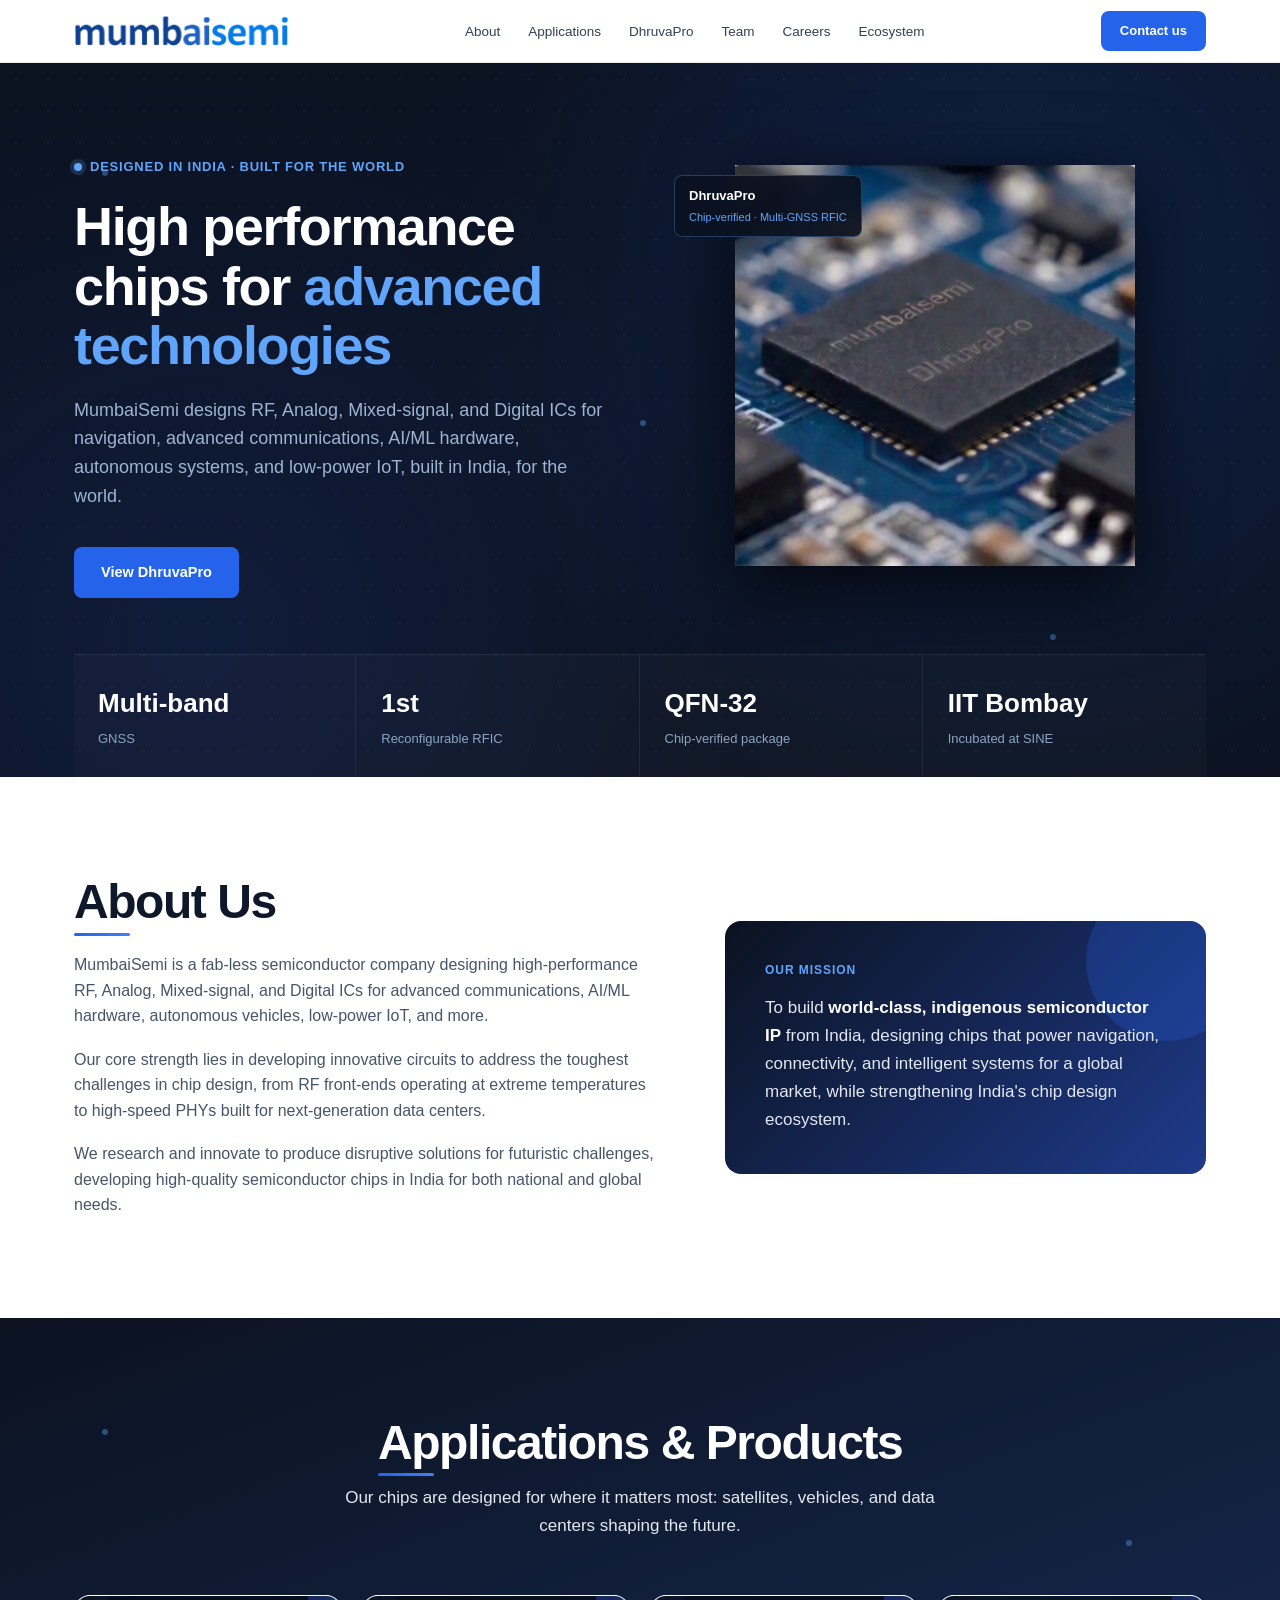
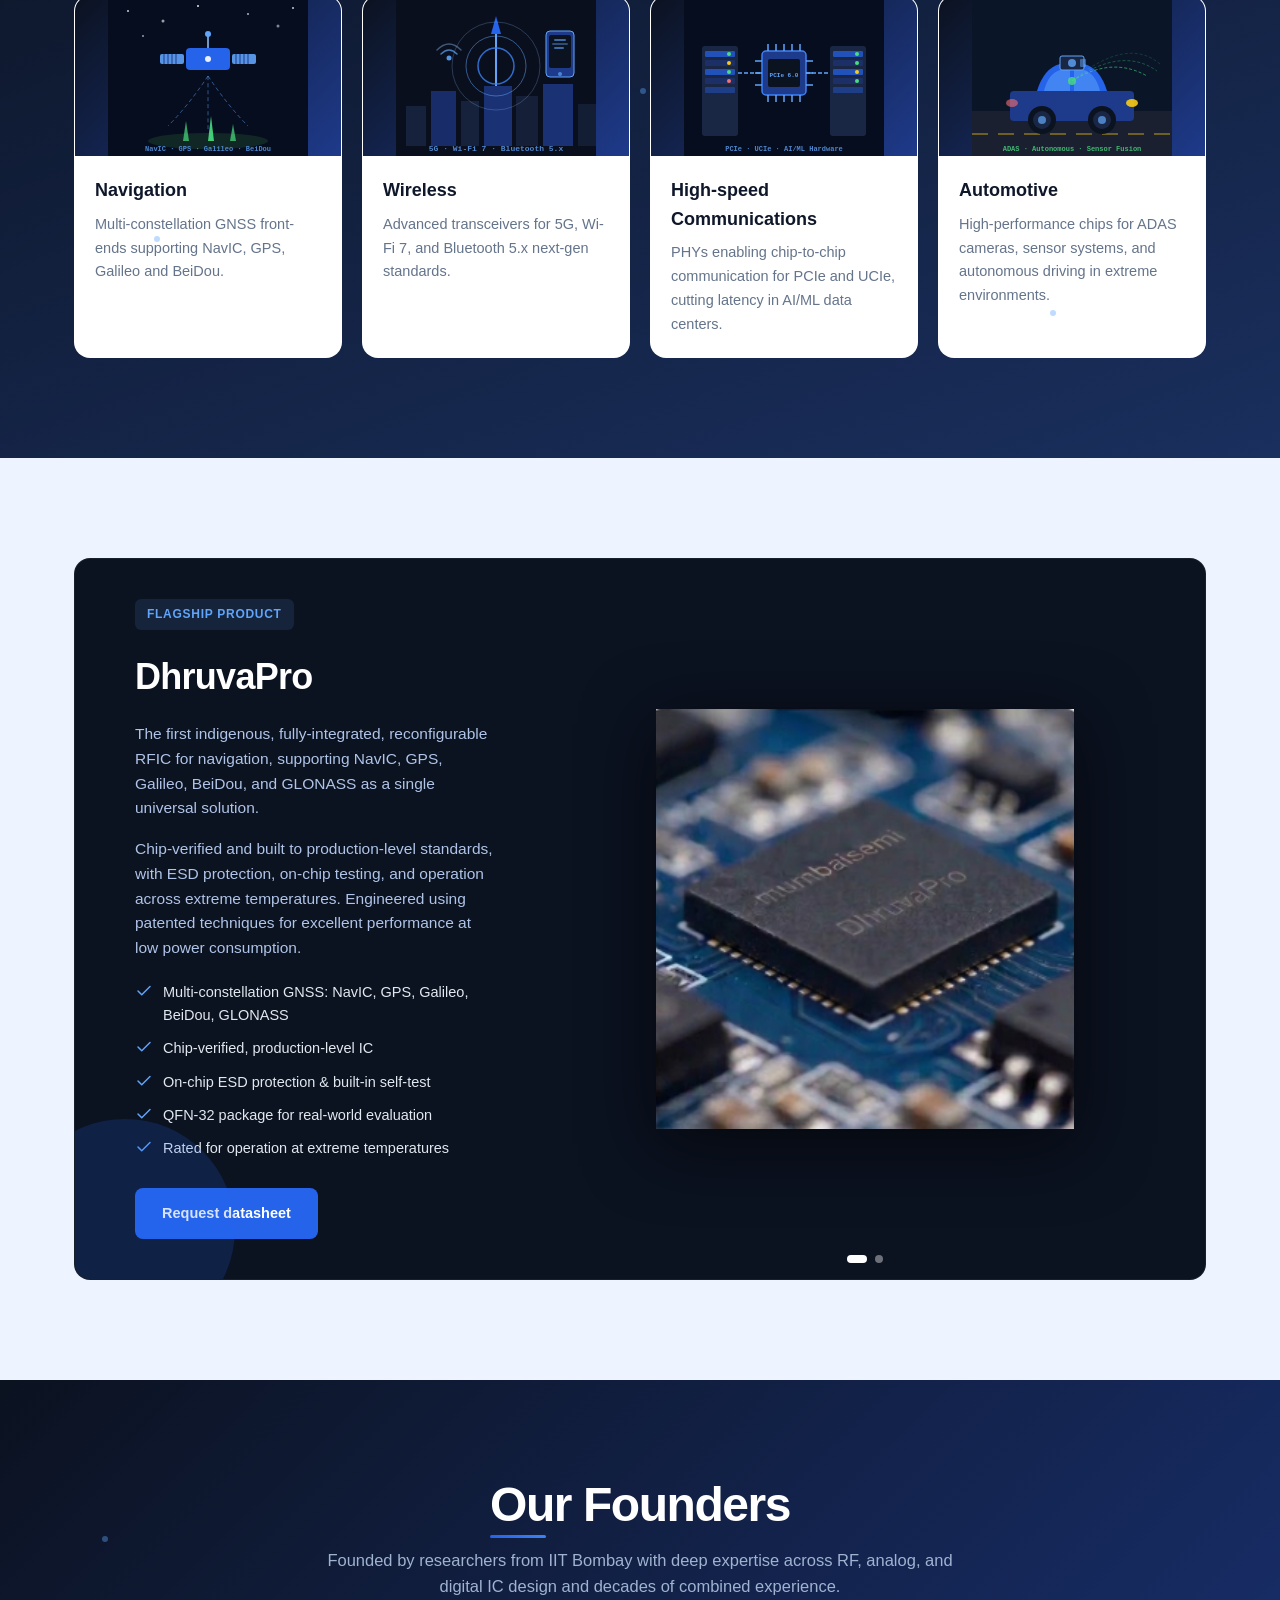
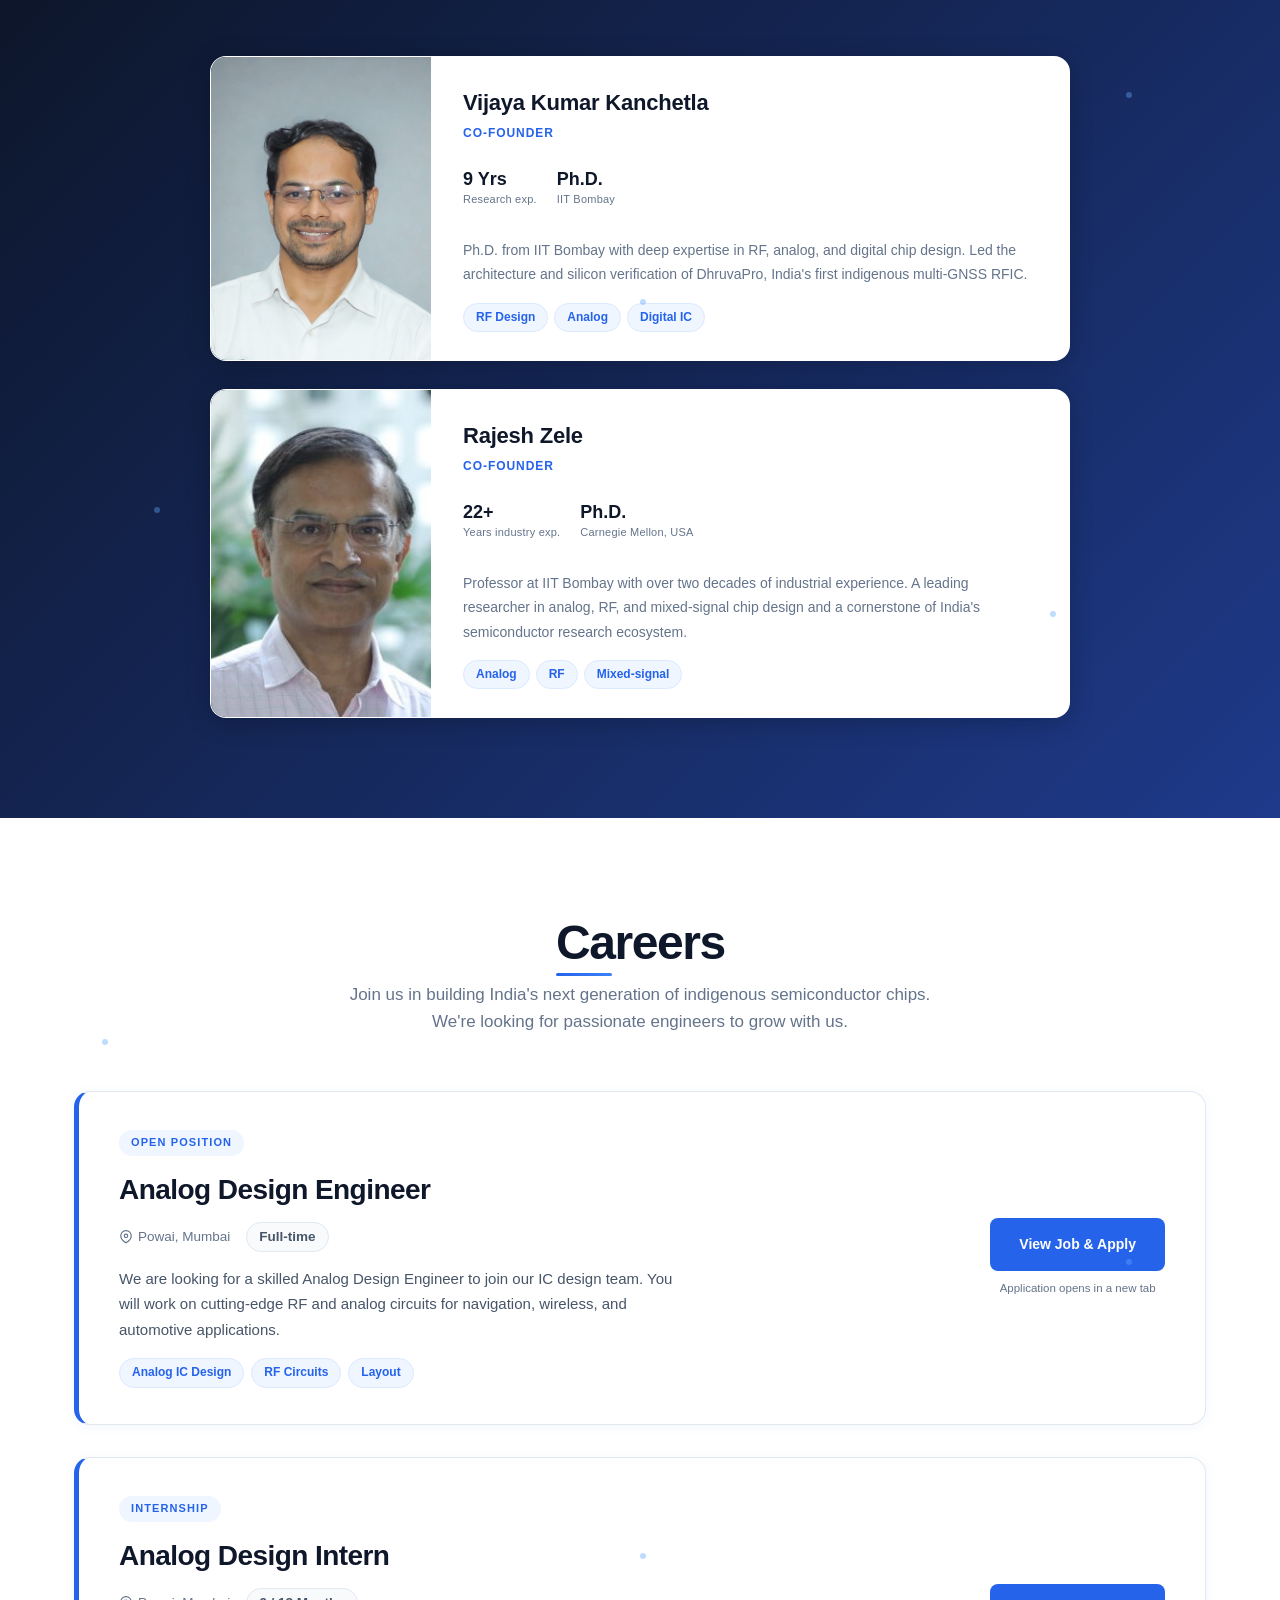
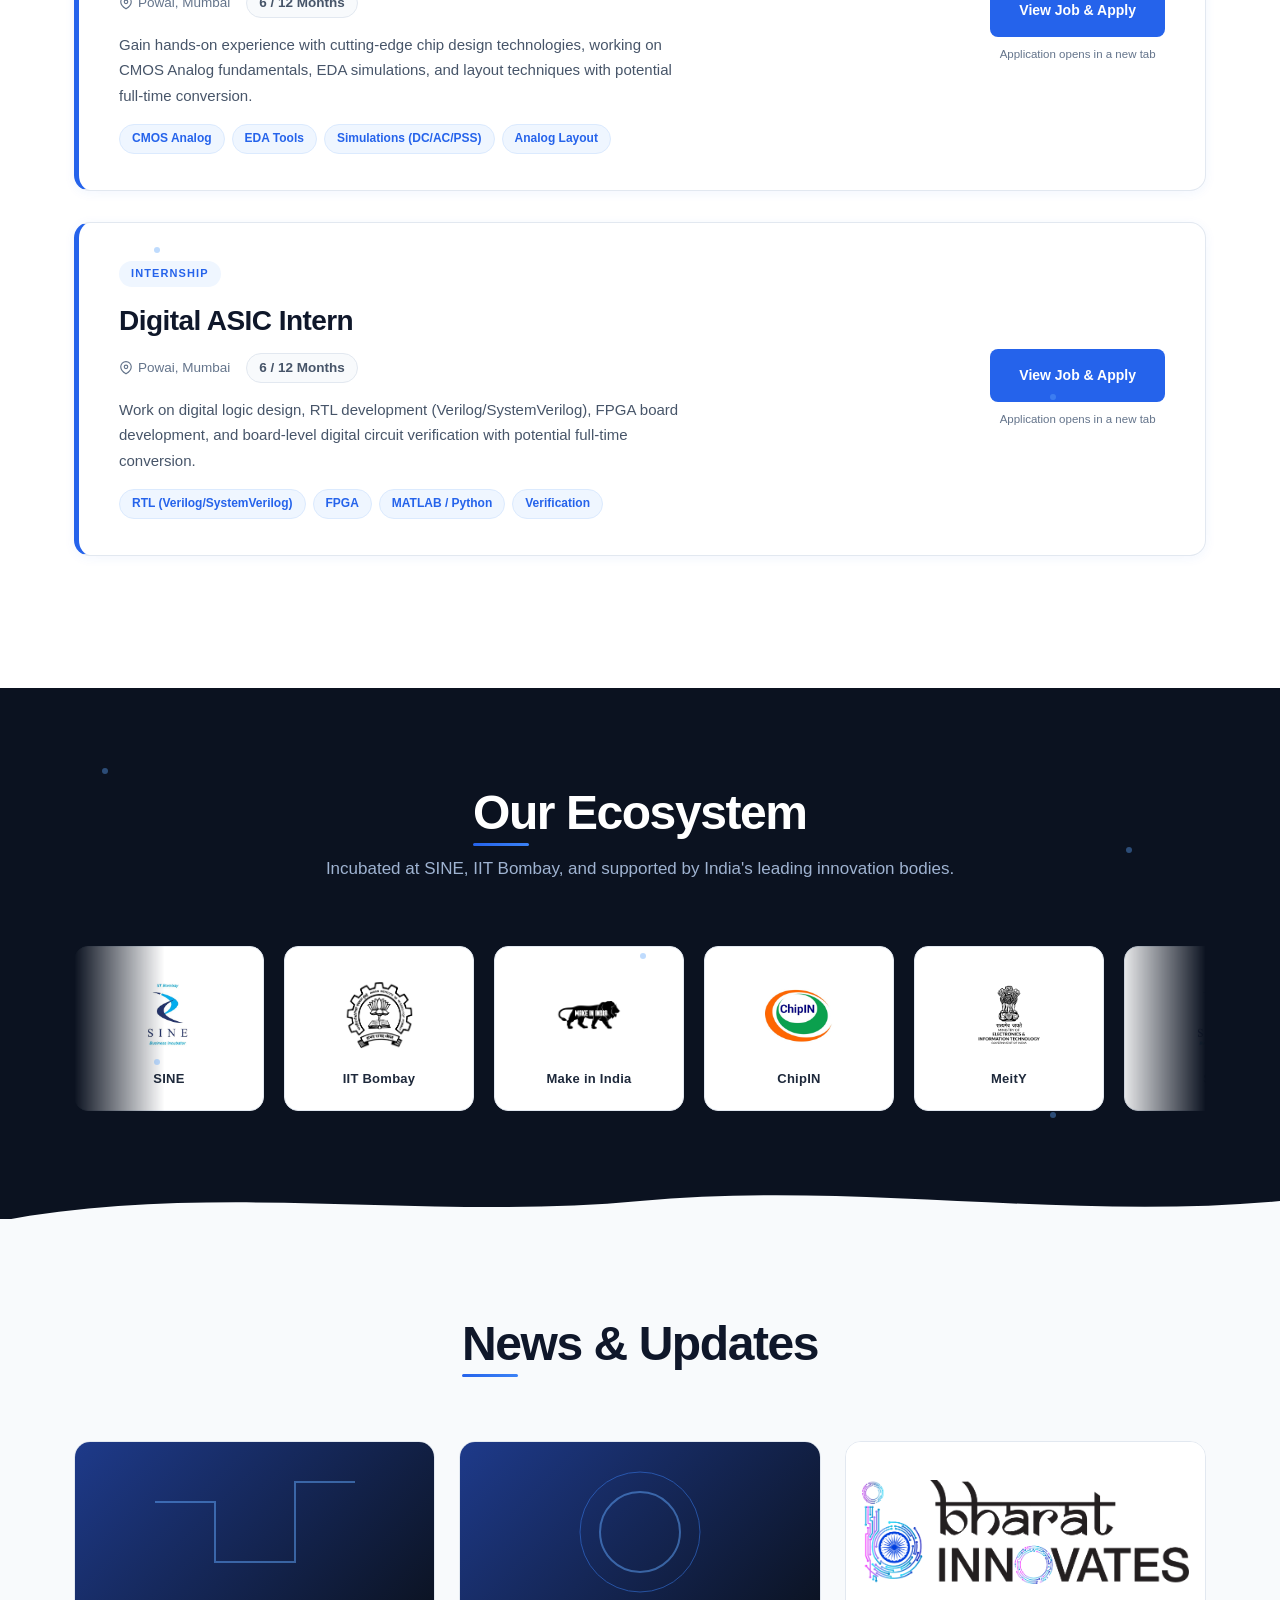
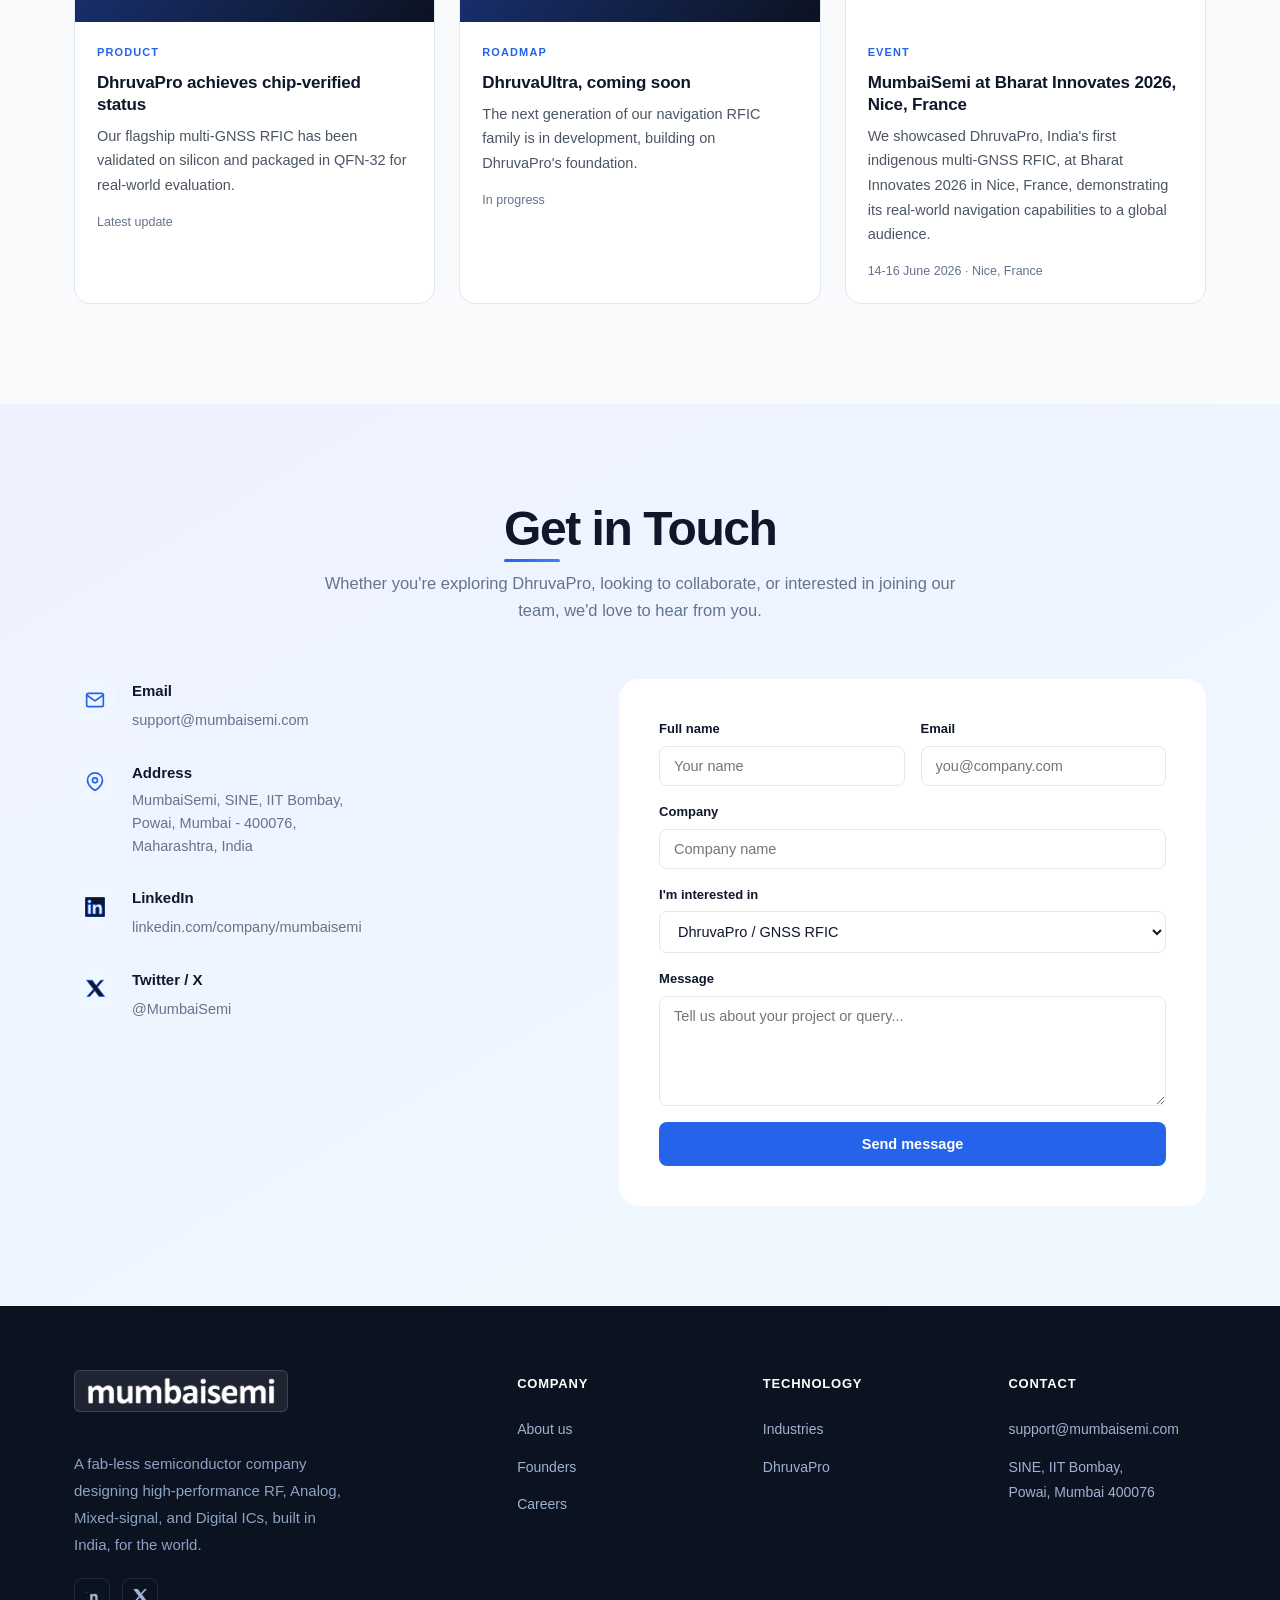
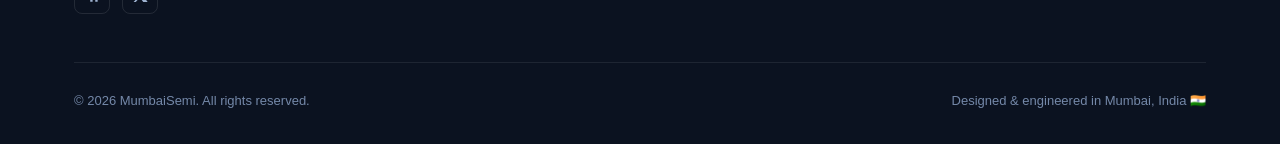
==== commit 738ea629: "Update index.html" ====
--- a/index.html
+++ b/index.html
@@ -1521,9 +1521,9 @@
   <div class="wrap">
     <div class="footer-grid">
       <div class="footer-brand">
-        <a href="#" class="logo" style="margin-bottom:0;">
-          <img src="assets/images/logo.png" alt="MumbaiSemi" style="filter: brightness(0) invert(1) !important; height: 28px; width: auto; display: block;"> 
-        </a>
+       <a href="#" class="logo" style="display: inline-block; padding: 6px 12px; background: rgba(255, 255, 255, 0.08); border: 1px solid rgba(255, 255, 255, 0.15); border-radius: 6px; margin-bottom: 18px;">
+  <img src="assets/images/logo.png" alt="MumbaiSemi" style="height: 26px; width: auto; display: block;">
+</a>
         <p style="margin-top: 12px;">A fab-less semiconductor company designing high-performance RF, Analog, Mixed-signal, and Digital ICs, built in India, for the world.</p>
         <div class="footer-social">
           <a href="https://www.linkedin.com/company/mumbaisemi" target="_blank" rel="noopener" aria-label="LinkedIn">
